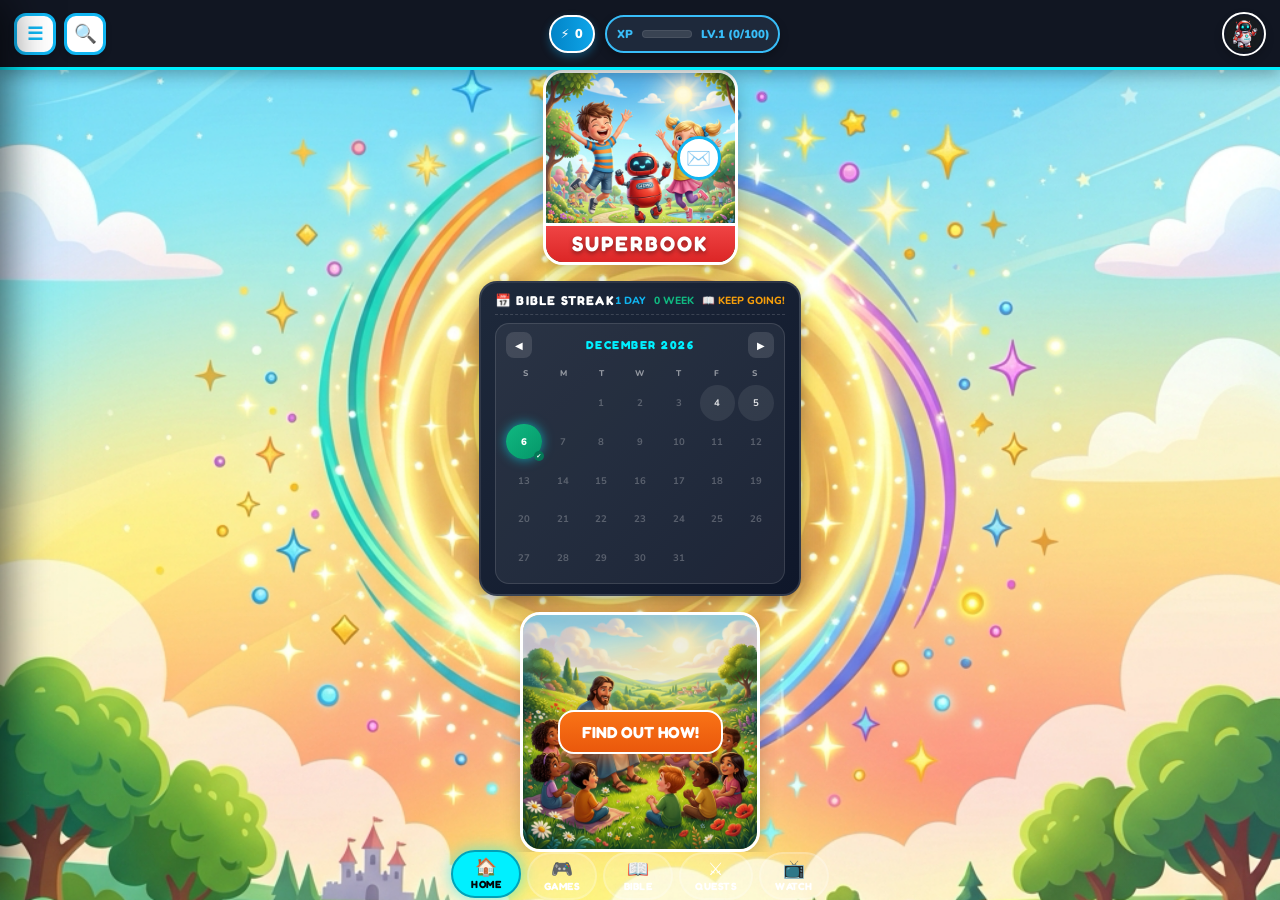
==== index.html @ 4ce83edd "feat: add real interactive monthly calendar + settings slide-out drawer - Replace static 6-card stre" ====
<!DOCTYPE html>
<html lang="en">
<head>
    <meta charset="UTF-8">
    <meta name="viewport" content="width=device-width, initial-scale=1.0, maximum-scale=1.0, user-scalable=no, viewport-fit=cover">
    <title>Super Kid - Bible Adventures</title>
    <meta name="description" content="Super Kid Bible Adventures — Watch Bible episodes, take quizzes, enter contests and earn SuperPoints!">

    <link rel="preconnect" href="https://fonts.googleapis.com">
    <link rel="preconnect" href="https://fonts.gstatic.com" crossorigin>
    <link href="https://fonts.googleapis.com/css2?family=Fredoka:wght@300..700&family=Nunito:wght@400;600;700;800;900&display=swap" rel="stylesheet">

    <link rel="preload" as="image" href="assets/y2k_bg.png">
    <link rel="preload" as="image" href="assets/super_kid_hero.png">
    <link rel="preload" as="image" href="assets/jesus_teaching.png">
    <link rel="stylesheet" href="styles.css">

    <!-- Progressive Web App (PWA) linkages -->
    <link rel="manifest" href="manifest.json">
    <meta name="apple-mobile-web-app-capable" content="yes">
    <meta name="apple-mobile-web-app-status-bar-style" content="default">
    <meta name="apple-mobile-web-app-title" content="Super Kid">
    <link class="apple-touch-icon" href="assets/mascot.png">
    <!-- GSAP core library -->
    <script src="https://cdnjs.cloudflare.com/ajax/libs/gsap/3.12.2/gsap.min.js"></script>
    <!-- Static YouTube Iframe Player API -->
    <script src="https://www.youtube.com/iframe_api"></script>
</head>
<body>
    <!-- Cosmic Space Backdrop -->
    <div class="cosmic-backdrop"></div>



    <!-- Confetti Canvas -->
    <canvas id="fx-canvas"></canvas>

    <!-- Main App Shell -->
    <div class="app-shell">

        <!-- Top Header Bar -->
        <header class="top-header">
            <!-- Left Side Action Items: Hamburger and Search -->
            <div class="header-left-actions">
                <button type="button" class="header-action-btn menu-btn" id="header-menu-btn">☰</button>
                <button type="button" class="header-action-btn search-btn" id="header-search-btn">🔍</button>
            </div>

            <!-- Middle Stats Capsules -->
            <div class="header-stats-capsules">
                <!-- Energy/Star Capsule -->
                <div class="stats-capsule energy-capsule" id="star-coin-counter-box">
                    <span class="capsule-icon">⚡</span>
                    <span class="capsule-value" id="star-coin-label">0</span>
                </div>
                <!-- XP Leveling Capsule -->
                <div class="stats-capsule xp-capsule">
                    <span class="capsule-icon">XP</span>
                    <div class="xp-progress-bar-container">
                        <div class="xp-progress-fill" id="header-xp-progress-fill" style="width: 0%"></div>
                    </div>
                    <span class="capsule-value" id="header-xp-label">0/100</span>
                </div>
            </div>

            <!-- Right Profile Avatar -->
            <div class="header-profile-avatar" id="settings-trigger-btn">
                <div class="mascot-avatar" id="profile-mascot-container">
                    <img src="assets/mascot.png" alt="Gizmo" class="mascot-img">
                    <div id="equipped-accessory" class="equipped-overlay"></div>
                </div>
            </div>
        </header>

        <!-- Screen Content Area -->
        <main class="screen-area">

            <!-- SCREEN: Home Screen Dashboard -->
            <section id="screen-home" class="app-screen active">
                <div class="home-layout">
                    <!-- Top Character Hero Banner -->
                    <div class="kids-hero-banner">
                        <img src="assets/super_kid_hero.png" alt="Chris, Joy and Gizmo" class="hero-banner-img">
                        <!-- Signature Logo Red Overlay -->
                        <div class="hero-brand-red-badge">
                            <span class="superbook-font-style">SUPERBOOK</span>
                        </div>
                        <!-- Float Mail Icon Button -->
                        <button type="button" class="floating-mail-btn" id="home-mail-btn">✉️</button>
                    </div>

                    <!-- Daily Bible Streak Tracker + Full Month Calendar -->
                    <div class="bible-streak-widget">
                        <div class="streak-header">
                            <span class="streak-label">📅 BIBLE STREAK</span>
                            <div class="streak-summary">
                                <span class="streak-count-day" id="streak-days-label">1 DAY</span>
                                <span class="streak-count-week" id="streak-weeks-label">0 WEEKS</span>
                                <span class="streak-boost" id="streak-boost-label">🔥 ON FIRE!</span>
                            </div>
                        </div>

                        <!-- Full Month Calendar Widget -->
                        <div class="full-month-calendar" id="full-month-calendar">
                            <div class="cal-nav-row">
                                <button type="button" class="cal-nav-arrow" id="cal-prev-month">◀</button>
                                <span class="cal-month-year-label" id="cal-month-year-label">MAY 2025</span>
                                <button type="button" class="cal-nav-arrow" id="cal-next-month">▶</button>
                            </div>
                            <div class="cal-weekdays-row">
                                <span>S</span><span>M</span><span>T</span>
                                <span>W</span><span>T</span><span>F</span><span>S</span>
                            </div>
                            <div class="cal-days-grid" id="cal-days-grid">
                                <!-- Days generated by JS -->
                            </div>
                        </div>
                    </div>

                    <!-- Center Bible Section Banner Card -->
                    <div class="jesus-teaching-entrance-card" id="home-jesus-entrance-card">
                        <img src="assets/jesus_teaching.png" alt="Jesus teaching children in a bright green pasture" class="jesus-card-img">
                        <div class="jesus-btn-overlay">
                            <button type="button" class="sb-btn sb-btn-orange animate-pulse" id="home-find-out-how-btn">FIND OUT HOW!</button>
                        </div>
                    </div>
                </div>
            </section>

            <!-- SCREEN: Interactive Bible Stories -->
            <section id="screen-bible" class="app-screen">
                <div class="page-header-band">
                    <h1 class="page-title">BIBLE STORIES</h1>
                </div>
                <div class="bible-stories-container">
                    <!-- Story 1: Creation -->
                    <div class="bible-story-card" data-story="creation">
                        <div class="bible-story-thumb-wrap">
                            <img src="assets/story_creation.png" alt="The Creation of the World" class="bible-story-thumb">
                            <div class="bible-story-badge">🎨 Genesis 1</div>
                        </div>
                        <div class="bible-story-info">
                            <h2 class="bible-story-title">The Creation</h2>
                            <p class="bible-story-desc">Discover how God created the beautiful heavens, the earth, oceans, green trees, and all living creatures in the beginning!</p>
                            <button type="button" class="sb-btn sb-btn-green read-story-btn" data-story="creation">📖 READ STORY (+50 XP)</button>
                        </div>
                    </div>

                    <!-- Story 2: Noah's Ark -->
                    <div class="bible-story-card" data-story="noah">
                        <div class="bible-story-thumb-wrap">
                            <img src="assets/story_noah.png" alt="Noah's Great Ark" class="bible-story-thumb">
                            <div class="bible-story-badge">🌊 Genesis 6</div>
                        </div>
                        <div class="bible-story-info">
                            <h2 class="bible-story-title">Noah's Great Ark</h2>
                            <p class="bible-story-desc">Follow Noah as he builds a giant wooden ark to save pairs of cute animals from the massive global flood waters!</p>
                            <button type="button" class="sb-btn sb-btn-green read-story-btn" data-story="noah">📖 READ STORY (+50 XP)</button>
                        </div>
                    </div>

                    <!-- Story 3: Moses and the Great Exodus -->
                    <div class="bible-story-card" data-story="moses">
                        <div class="bible-story-thumb-wrap">
                            <img src="assets/story_moses.png" alt="Moses and the Great Exodus" class="bible-story-thumb">
                            <div class="bible-story-badge">🌊 Exodus 14</div>
                        </div>
                        <div class="bible-story-info">
                            <h2 class="bible-story-title">Moses & The Exodus</h2>
                            <p class="bible-story-desc">Join Moses as he leads the Israelites out of Egypt, escapes Pharaoh's army, and witnesses the spectacular parting of the Red Sea!</p>
                            <button type="button" class="sb-btn sb-btn-green read-story-btn" data-story="moses">📖 READ STORY (+50 XP)</button>
                        </div>
                    </div>

                    <!-- Story 4: David and Goliath -->
                    <div class="bible-story-card" data-story="david">
                        <div class="bible-story-thumb-wrap">
                            <img src="assets/story_david.png" alt="David and Goliath" class="bible-story-thumb">
                            <div class="bible-story-badge">⚔️ 1 Samuel 17</div>
                        </div>
                        <div class="bible-story-info">
                            <h2 class="bible-story-title">David and Goliath</h2>
                            <p class="bible-story-desc">Watch brave young shepherd boy David stand up to the giant warrior Goliath with nothing but a small sling and strong faith!</p>
                            <button type="button" class="sb-btn sb-btn-green read-story-btn" data-story="david">📖 READ STORY (+50 XP)</button>
                        </div>
                    </div>
                </div>
            </section>

            <!-- SCREEN: Episode Guide Dashboard -->
            <section id="screen-dashboard" class="app-screen">
                <div class="page-header-band">
                    <h1 class="page-title">EPISODE GUIDE</h1>
                </div>
                <div class="carousel-outer-wrapper" style="position: relative; width: 100%; display: flex; align-items: center; justify-content: center; flex-grow: 1; overflow: hidden;">
                    <button id="carousel-prev-btn" class="carousel-nav-btn prev" aria-label="Previous page">◀</button>
                    <div class="episodes-list-container" id="episodes-cards-container">
                        <!-- Episode cards generated by JS -->
                        <div class="loading-state">
                            <div class="loading-orb">⚙️</div>
                            <p>Loading episodes...</p>
                        </div>
                    </div>
                    <button id="carousel-next-btn" class="carousel-nav-btn next" aria-label="Next page">▶</button>
                </div>
            </section>

            <!-- SCREEN: Video Player -->
            <section id="screen-video" class="app-screen">
                <div class="video-fullscreen-container">
                    <div class="video-player-wrapper">
                        <div id="youtube-player"></div>
                        <div class="timeline-interaction-blocker"></div>
                    </div>
                    <div class="video-hud-bar">
                        <button id="video-play-pause-btn" class="vid-play-btn" aria-label="Play">▶</button>
                        <div class="vid-title-wrap">
                            <span id="active-video-title" class="vid-title">Episode</span>
                        </div>
                        <span id="video-time-label" class="vid-timer">0:00</span>
                        <div class="kids-timeline-track">
                            <div class="kids-timeline-fill" id="video-progress-fill"></div>
                        </div>
                    </div>
                    <div class="skip-warning-balloon" id="timeline-skip-balloon">
                        ⚠️ You can't skip ahead — watch the full episode to unlock the quiz!
                    </div>
                </div>
            </section>

            <!-- SCREEN: Quiz -->
            <section id="screen-quiz" class="app-screen">
                <div class="quiz-panel">
                    <div class="quiz-progress-bar">
                        <div class="quiz-progress-fill" id="quiz-progress-bar-fill" style="width:0%"></div>
                    </div>
                    <div class="quiz-question-card">
                        <span class="quiz-label">🧠 BIBLE QUIZ</span>
                        <h2 id="quiz-question-text" class="question-text">Loading...</h2>
                    </div>
                    <div class="quiz-options-grid" id="quiz-options-container"></div>
                    <div class="quiz-reward-row">
                        <span>Correct answer earns:</span>
                        <span class="quiz-reward-pts" id="quiz-reward-label">⭐ 10 pts</span>
                    </div>
                </div>
            </section>

            <!-- SCREEN: Quizzes List -->
            <section id="screen-quizzes" class="app-screen">
                <div class="page-header-band">
                    <h1 class="page-title">BIBLE QUIZZES</h1>
                </div>
                <div class="quizzes-grid" id="quizzes-grid-container"></div>
            </section>

            <!-- SCREEN: Contests -->
            <section id="screen-contests" class="app-screen">
                <div class="page-header-band">
                    <h1 class="page-title">CONTESTS</h1>
                </div>
                <div class="contests-body">
                    <div class="contests-layout">
                        <div class="contests-sidebar">
                            <h2 class="sidebar-title">🏆 ACTIVE CONTESTS</h2>
                            <div class="contests-list" id="contests-list-container"></div>
                        </div>
                        <div class="contest-submission-console">
                            <h2 class="sidebar-title">🚀 SUBMIT YOUR ENTRY</h2>
                            <div id="active-contest-dossier" class="contest-dossier-box">
                                <h3 id="contest-dossier-title" class="dossier-title">Select a Contest</h3>
                                <p id="contest-dossier-desc" class="dossier-desc">Choose an active contest from the list to get started.</p>
                                <span id="contest-dossier-reward" class="dossier-reward">Reward: — pts</span>
                            </div>
                            <form id="contest-transmission-form" onsubmit="return false;">
                                <div class="form-row">
                                    <label class="form-label">📝 YOUR RESPONSE</label>
                                    <textarea id="transmission-text" class="scifi-textarea" placeholder="Type your answer or Bible verse here..." disabled></textarea>
                                </div>
                                <div class="form-row attachment-row">
                                    <label class="form-label">🎨 ATTACH YOUR DRAWING</label>
                                    <div class="attachment-selector-group">
                                        <input type="file" id="transmission-file" accept="image/*" style="display:none;">
                                        <button type="button" id="select-attachment-btn" class="sb-btn sb-btn-blue" disabled>📂 Choose File</button>
                                        <span id="selected-file-label" class="file-label">No file chosen</span>
                                    </div>
                                </div>
                                <div class="form-row">
                                    <button type="submit" id="submit-transmission-btn" class="sb-btn sb-btn-red main-submit-btn" disabled>🚀 SUBMIT ENTRY</button>
                                </div>
                            </form>
                            <div id="transmission-upload-ticker" class="upload-ticker" style="display:none;">
                                <span class="ticker-label">UPLOADING...</span>
                                <div class="ticker-progress-bar">
                                    <div id="ticker-progress-fill" class="ticker-fill"></div>
                                </div>
                            </div>
                        </div>
                    </div>
                    <div class="submissions-ledger-area">
                        <h3 class="ledger-heading">📋 YOUR SUBMISSIONS</h3>
                        <div class="ledger-table-wrapper">
                            <table class="ledger-table">
                                <thead>
                                    <tr>
                                        <th>TIME</th>
                                        <th>CONTEST</th>
                                        <th>ENTRY</th>
                                        <th>STATUS</th>
                                        <th>POINTS</th>
                                    </tr>
                                </thead>
                                <tbody id="submissions-ledger-body"></tbody>
                            </table>
                        </div>
                    </div>
                </div>
            </section>

            <!-- SCREEN: Settings -->
            <section id="screen-settings" class="app-screen">
                <div class="page-header-band">
                    <h1 class="page-title">SETTINGS & COMMAND</h1>
                </div>
                <div class="settings-grid">
                    <!-- Card A: Upgrade Shop -->
                    <div class="settings-card" id="settings-goto-shop-btn">
                        <div class="settings-card-icon">🛠️</div>
                        <h2 class="settings-card-title">GIZMO'S UPGRADE LAB</h2>
                        <p class="settings-card-desc">Redeem your SuperPoints to unlock futuristic accessories, hats, and plasma jetpacks for Gizmo!</p>
                        <button type="button" class="sb-btn sb-btn-blue">ENTER SHOP ⚡</button>
                    </div>

                    <!-- Card B: Admin Portal -->
                    <div class="settings-card" id="settings-goto-admin-btn">
                        <div class="settings-card-icon">🔒</div>
                        <h2 class="settings-card-title">PARENT & TEACHER PORTAL</h2>
                        <p class="settings-card-desc">Decrypt credentials to upload new episodes, create bible trivia questions, and review student contest drawings.</p>
                        <button type="button" class="sb-btn sb-btn-red">DECRYPT GATEWAY 🛡️</button>
                    </div>
                </div>
            </section>

            <!-- SCREEN: Upgrade Shop -->
            <section id="screen-shop" class="app-screen">
                <div class="page-header-band">
                    <div class="header-band-left-group">
                        <button type="button" class="sb-btn sb-btn-blue back-settings-btn" style="margin-right:16px; height:34px; padding:6px 14px;">← BACK</button>
                        <h1 class="page-title">GIZMO'S UPGRADE LAB</h1>
                    </div>
                </div>
                <div class="prize-shop-grid" id="shop-items-container"></div>
            </section>

            <!-- SCREEN: Admin Control Center -->
            <section id="screen-admin" class="app-screen">
                <div class="page-header-band">
                    <div class="header-band-left-group">
                        <button type="button" class="sb-btn sb-btn-blue back-settings-btn" style="margin-right:16px; height:34px; padding:6px 14px;">← BACK</button>
                        <h1 class="page-title">ADMIN CONTROL CENTER</h1>
                    </div>
                    <button id="admin-logout-btn" class="sb-btn sb-btn-red logout-header-btn" style="display: none;">🚪 LOG OUT</button>
                </div>
                <div class="admin-layout">
                    <!-- Admin Login Deck -->
                    <div id="admin-login-deck" class="admin-login-deck">
                        <div class="login-cyber-card">
                            <div class="login-card-header">
                                <div class="cyber-node"></div>
                                <h3>🔒 ADMIN DECRYPTION PORTAL</h3>
                            </div>
                            <p class="login-card-subtitle">Authorize parent/teacher mainframe credentials to access content control systems.</p>
                            <form id="admin-login-form" onsubmit="return false;" class="admin-form">
                                <div class="form-row">
                                    <label class="form-label">🤖 USERNAME</label>
                                    <input type="text" id="login-username" class="scifi-input" placeholder="Enter admin username" required autocomplete="off">
                                </div>
                                <div class="form-row password-row">
                                    <label class="form-label">🔑 DECRYPTION KEY</label>
                                    <div class="password-input-wrap">
                                        <input type="password" id="login-password" class="scifi-input" placeholder="Enter security key" required>
                                        <button type="button" id="toggle-password-visibility" class="pass-toggle-btn">👁️</button>
                                    </div>
                                </div>
                                <div id="login-error-msg" class="login-error-balloon" style="display: none;">
                                    ⚠️ Decryption failed! Invalid credentials key.
                                </div>
                                <button type="submit" id="submit-login-btn" class="sb-btn sb-btn-green main-submit-btn">DECRYPT ACCESS ⚡</button>
                            </form>
                        </div>
                    </div>

                    <!-- Admin Mainframe Deck (Authenticated) -->
                    <div id="admin-mainframe-deck" style="display: none;">
                        <div class="admin-subtabs">
                            <button id="admin-subtab-content-btn" class="sb-btn sb-btn-blue active">📦 UPLOAD CONTENT</button>
                            <button id="admin-subtab-manage-btn" class="sb-btn sb-btn-blue">🔧 EDIT UPLOADS</button>
                            <button id="admin-subtab-submissions-btn" class="sb-btn sb-btn-blue">📋 MANAGE SUBMISSIONS</button>
                        </div>

                        <div id="admin-panel-content">
                            <div class="admin-forms-grid">
                                <!-- Form 1: Episode -->
                                <div class="admin-card">
                                    <h3 class="admin-card-title">📺 UPLOAD NEW EPISODE</h3>
                                    <form id="admin-episode-form" class="admin-form" onsubmit="return false;">
                                        <div class="form-row">
                                            <label class="form-label">Episode Title</label>
                                            <input type="text" id="admin-ep-title" placeholder="e.g. Noah and the Big Ark" required class="scifi-input">
                                        </div>
                                        <div class="form-row">
                                            <label class="form-label">YouTube Video ID</label>
                                            <input type="text" id="admin-ep-ytid" placeholder="e.g. R9K2Sj76L38" required class="scifi-input">
                                        </div>
                                        <div class="form-row">
                                            <label class="form-label">Thumbnail Image</label>
                                            <div class="thumbnail-picker-group">
                                                <div class="picker-tabs">
                                                    <button type="button" id="ep-thumb-link-tab" class="picker-tab active">🔗 Image Link</button>
                                                    <button type="button" id="ep-thumb-upload-tab" class="picker-tab">📸 Upload Photo</button>
                                                </div>
                                                <div id="ep-thumb-link-panel" class="picker-panel">
                                                    <input type="text" id="admin-ep-thumb" class="scifi-input" placeholder="Paste image link URL (e.g. assets/episode1.png)" value="assets/episode1.png">
                                                    <div class="preset-quick-chips">
                                                        <span class="preset-label">Quick Links:</span>
                                                        <button type="button" class="preset-chip" onclick="document.getElementById('admin-ep-thumb').value = 'assets/episode1.png'">Bubble Planet</button>
                                                        <button type="button" class="preset-chip" onclick="document.getElementById('admin-ep-thumb').value = 'assets/episode2.png'">Jellyfish</button>
                                                        <button type="button" class="preset-chip" onclick="document.getElementById('admin-ep-thumb').value = 'assets/episode3.png'">Candies</button>
                                                        <button type="button" class="preset-chip" onclick="document.getElementById('admin-ep-thumb').value = 'assets/mascot.png'">Gizmo</button>
                                                    </div>
                                                </div>
                                                <div id="ep-thumb-upload-panel" class="picker-panel" style="display: none;">
                                                    <div class="scifi-file-upload-wrap">
                                                        <input type="file" id="admin-ep-file-input" accept="image/*" class="scifi-file-input">
                                                        <label for="admin-ep-file-input" class="scifi-file-label">
                                                            <span>📁 SELECT PHOTO</span>
                                                        </label>
                                                        <div id="ep-upload-preview-container" class="upload-preview-container" style="display: none;">
                                                            <img id="ep-upload-preview-img" class="upload-preview-img" src="" alt="Preview">
                                                            <button type="button" id="ep-upload-preview-clear" class="preview-clear-btn">❌</button>
                                                        </div>
                                                    </div>
                                                </div>
                                            </div>
                                        </div>
                                        <div class="form-row">
                                            <label class="form-label">Episode Description</label>
                                            <textarea id="admin-ep-desc" placeholder="Enter a kid-friendly description..." required class="scifi-textarea"></textarea>
                                        </div>
                                        <button type="submit" id="admin-ep-submit" class="sb-btn sb-btn-red">🚀 SAVE EPISODE</button>
                                    </form>
                                </div>

                                <!-- Form 2: Quiz -->
                                <div class="admin-card">
                                    <h3 class="admin-card-title">🧠 UPLOAD QUIZZES</h3>
                                    <form id="admin-quiz-form" class="admin-form" onsubmit="return false;">
                                        <div class="form-row">
                                            <label class="form-label">Select Episode Link</label>
                                            <select id="admin-quiz-ep-select" class="scifi-select"></select>
                                        </div>
                                        <div class="form-row">
                                            <label class="form-label">Question Text</label>
                                            <input type="text" id="admin-quiz-qtext" placeholder="e.g. Who built the ark?" required class="scifi-input">
                                        </div>
                                        <div class="form-row">
                                            <label class="form-label">Option 1</label>
                                            <input type="text" id="admin-quiz-opt0" placeholder="Option 1" required class="scifi-input">
                                        </div>
                                        <div class="form-row">
                                            <label class="form-label">Option 2</label>
                                            <input type="text" id="admin-quiz-opt1" placeholder="Option 2" required class="scifi-input">
                                        </div>
                                        <div class="form-row">
                                            <label class="form-label">Option 3</label>
                                            <input type="text" id="admin-quiz-opt2" placeholder="Option 3" required class="scifi-input">
                                        </div>
                                        <div class="form-row">
                                            <label class="form-label">Option 4</label>
                                            <input type="text" id="admin-quiz-opt3" placeholder="Option 4" required class="scifi-input">
                                        </div>
                                        <div class="form-row">
                                            <label class="form-label">Correct Option Index</label>
                                            <select id="admin-quiz-correct" class="scifi-select">
                                                <option value="0">Option 1</option>
                                                <option value="1">Option 2</option>
                                                <option value="2">Option 3</option>
                                                <option value="3">Option 4</option>
                                            </select>
                                        </div>
                                        <button type="submit" id="admin-quiz-submit" class="sb-btn sb-btn-red">🚀 SAVE QUIZ QUESTION</button>
                                    </form>
                                </div>

                                <!-- Form 3: Contest -->
                                <div class="admin-card">
                                    <h3 class="admin-card-title">🏆 UPLOAD CONTEST / CHALLENGE</h3>
                                    <form id="admin-contest-form" class="admin-form" onsubmit="return false;">
                                        <div class="form-row">
                                            <label class="form-label">Contest Title</label>
                                            <input type="text" id="admin-contest-title" placeholder="e.g. Draw the Ark!" required class="scifi-input">
                                        </div>
                                        <div class="form-row">
                                            <label class="form-label">Thumbnail Badge</label>
                                            <div class="thumbnail-picker-group">
                                                <div class="picker-tabs">
                                                    <button type="button" id="contest-thumb-link-tab" class="picker-tab active">🔗 Image Link</button>
                                                    <button type="button" id="contest-thumb-upload-tab" class="picker-tab">📸 Upload Photo</button>
                                                </div>
                                                <div id="contest-thumb-link-panel" class="picker-panel">
                                                    <input type="text" id="admin-contest-thumb" class="scifi-input" placeholder="Paste badge link URL (e.g. assets/crown.png)" value="assets/crown.png">
                                                    <div class="preset-quick-chips">
                                                        <span class="preset-label">Quick Links:</span>
                                                        <button type="button" class="preset-chip" onclick="document.getElementById('admin-contest-thumb').value = 'assets/crown.png'">Crown</button>
                                                        <button type="button" class="preset-chip" onclick="document.getElementById('admin-contest-thumb').value = 'assets/mascot.png'">Gizmo</button>
                                                        <button type="button" class="preset-chip" onclick="document.getElementById('admin-contest-thumb').value = 'assets/portal_orb.png'">Orb</button>
                                                    </div>
                                                </div>
                                                <div id="contest-thumb-upload-panel" class="picker-panel" style="display: none;">
                                                    <div class="scifi-file-upload-wrap">
                                                        <input type="file" id="admin-contest-file-input" accept="image/*" class="scifi-file-input">
                                                        <label for="admin-contest-file-input" class="scifi-file-label">
                                                            <span>📁 SELECT PHOTO</span>
                                                        </label>
                                                        <div id="contest-upload-preview-container" class="upload-preview-container" style="display: none;">
                                                            <img id="contest-upload-preview-img" class="upload-preview-img" src="" alt="Preview">
                                                            <button type="button" id="contest-upload-preview-clear" class="preview-clear-btn">❌</button>
                                                        </div>
                                                    </div>
                                                </div>
                                            </div>
                                        </div>
                                        <div class="form-row">
                                            <label class="form-label">Contest Description</label>
                                            <textarea id="admin-contest-desc" placeholder="Challenge description/articles..." required class="scifi-textarea"></textarea>
                                        </div>
                                        <button type="submit" id="admin-contest-submit" class="sb-btn sb-btn-red">🚀 SAVE CONTEST</button>
                                    </form>
                                </div>
                            </div>
                        </div>

                        <div id="admin-panel-manage" style="display:none;">
                            <div class="submissions-ledger-area" style="margin-top:0;">
                                <h3 class="ledger-heading" style="color:var(--sb-sky-dark); margin-bottom:12px;">📺 MANAGE UPLOADED EPISODES</h3>
                                <div class="ledger-table-wrapper">
                                    <table class="ledger-table">
                                        <thead>
                                            <tr>
                                                <th>EPISODE</th>
                                                <th>YOUTUBE ID</th>
                                                <th>DESCRIPTION</th>
                                                <th>ACTIONS</th>
                                            </tr>
                                        </thead>
                                        <tbody id="admin-manage-episodes-tbody"></tbody>
                                    </table>
                                </div>
                            </div>

                            <div class="submissions-ledger-area" style="margin-top:30px;">
                                <h3 class="ledger-heading" style="color:var(--sb-sky-dark); margin-bottom:12px;">🏆 MANAGE UPLOADED CONTESTS</h3>
                                <div class="ledger-table-wrapper">
                                    <table class="ledger-table">
                                        <thead>
                                            <tr>
                                                <th>CONTEST</th>
                                                <th>DESCRIPTION</th>
                                                <th>POINTS</th>
                                                <th>ACTIONS</th>
                                            </tr>
                                        </thead>
                                        <tbody id="admin-manage-contests-tbody"></tbody>
                                    </table>
                                </div>
                            </div>
                        </div>

                        <div id="admin-panel-submissions" style="display:none;">
                            <div class="submissions-ledger-area" style="margin-top:0;">
                                <h3 class="ledger-heading" style="color:var(--sb-sky-dark); margin-bottom:12px;">📋 REVIEW USER TRANSMISSIONS</h3>
                                <div class="ledger-table-wrapper">
                                    <table class="ledger-table">
                                        <thead>
                                            <tr>
                                                <th>CONTEST</th>
                                                <th>RESPONSE</th>
                                                <th>ATTACHMENT</th>
                                                <th>STATUS</th>
                                                <th>ACTIONS</th>
                                            </tr>
                                        </thead>
                                        <tbody id="admin-submissions-tbody"></tbody>
                                    </table>
                                </div>
                            </div>
                        </div>
                    </div>
                </div>
            </section>

            <!-- Glowing Glassmorphic Sci-Fi Edit Modal -->
            <div id="admin-edit-modal" class="scifi-modal-overlay" style="display: none;">
                <!-- Episode Edit Modal Content -->
                <div id="edit-ep-modal-content" class="scifi-modal-content" style="display: none;">
                    <div class="modal-header">
                        <h3>📺 EDIT EPISODE DATA</h3>
                        <button type="button" class="modal-close-btn close-ep-modal">✖</button>
                    </div>
                    <form id="edit-ep-form" class="admin-form" onsubmit="return false;">
                        <div class="form-row">
                            <label class="form-label">Episode Title</label>
                            <input type="text" id="edit-ep-title" required class="scifi-input">
                        </div>
                        <div class="form-row">
                            <label class="form-label">YouTube Video ID / URL</label>
                            <input type="text" id="edit-ep-ytid" required class="scifi-input">
                        </div>
                        <div class="form-row">
                            <label class="form-label">Thumbnail Image</label>
                            <div class="thumbnail-picker-group">
                                <div class="picker-tabs">
                                    <button type="button" id="edit-ep-thumb-link-tab" class="picker-tab active">🔗 Image Link</button>
                                    <button type="button" id="edit-ep-thumb-upload-tab" class="picker-tab">📸 Upload Photo</button>
                                </div>
                                <div id="edit-ep-thumb-link-panel" class="picker-panel">
                                    <input type="text" id="edit-ep-thumb" class="scifi-input" placeholder="Paste image link URL" value="assets/episode1.png">
                                    <div class="preset-quick-chips">
                                        <span class="preset-label">Quick Links:</span>
                                        <button type="button" class="preset-chip" onclick="document.getElementById('edit-ep-thumb').value = 'assets/episode1.png'">Bubble Planet</button>
                                        <button type="button" class="preset-chip" onclick="document.getElementById('edit-ep-thumb').value = 'assets/episode2.png'">Jellyfish</button>
                                        <button type="button" class="preset-chip" onclick="document.getElementById('edit-ep-thumb').value = 'assets/episode3.png'">Candies</button>
                                        <button type="button" class="preset-chip" onclick="document.getElementById('edit-ep-thumb').value = 'assets/mascot.png'">Gizmo</button>
                                    </div>
                                </div>
                                <div id="edit-ep-thumb-upload-panel" class="picker-panel" style="display: none;">
                                    <div class="scifi-file-upload-wrap">
                                        <input type="file" id="edit-ep-file-input" accept="image/*" class="scifi-file-input">
                                        <label for="edit-ep-file-input" class="scifi-file-label">
                                            <span>📁 SELECT PHOTO</span>
                                        </label>
                                        <div id="edit-ep-upload-preview-container" class="upload-preview-container" style="display: none;">
                                            <img id="edit-ep-upload-preview-img" class="upload-preview-img" src="" alt="Preview">
                                            <button type="button" id="edit-ep-upload-preview-clear" class="preview-clear-btn">❌</button>
                                        </div>
                                    </div>
                                </div>
                            </div>
                        </div>
                        <div class="form-row">
                            <label class="form-label">Episode Description</label>
                            <textarea id="edit-ep-desc" required class="scifi-textarea"></textarea>
                        </div>
                        <div class="modal-actions">
                            <button type="button" class="sb-btn sb-btn-blue close-ep-modal">CANCEL</button>
                            <button type="submit" id="edit-ep-submit" class="sb-btn sb-btn-green">💾 SAVE CHANGES</button>
                        </div>
                    </form>
                </div>

                <!-- Contest Edit Modal Content -->
                <div id="edit-contest-modal-content" class="scifi-modal-content" style="display: none;">
                    <div class="modal-header">
                        <h3>🏆 EDIT CONTEST DATA</h3>
                        <button type="button" class="modal-close-btn close-contest-modal">✖</button>
                    </div>
                    <form id="edit-contest-form" class="admin-form" onsubmit="return false;">
                        <div class="form-row">
                            <label class="form-label">Contest Title</label>
                            <input type="text" id="edit-contest-title" required class="scifi-input">
                        </div>
                        <div class="form-row">
                            <label class="form-label">Thumbnail Badge</label>
                            <div class="thumbnail-picker-group">
                                <div class="picker-tabs">
                                    <button type="button" id="edit-contest-thumb-link-tab" class="picker-tab active">🔗 Image Link</button>
                                    <button type="button" id="edit-contest-thumb-upload-tab" class="picker-tab">📸 Upload Photo</button>
                                </div>
                                <div id="edit-contest-thumb-link-panel" class="picker-panel">
                                    <input type="text" id="edit-contest-thumb" class="scifi-input" placeholder="Paste badge link URL" value="assets/crown.png">
                                    <div class="preset-quick-chips">
                                        <span class="preset-label">Quick Links:</span>
                                        <button type="button" class="preset-chip" onclick="document.getElementById('edit-contest-thumb').value = 'assets/crown.png'">Crown</button>
                                        <button type="button" class="preset-chip" onclick="document.getElementById('edit-contest-thumb').value = 'assets/mascot.png'">Gizmo</button>
                                        <button type="button" class="preset-chip" onclick="document.getElementById('edit-contest-thumb').value = 'assets/portal_orb.png'">Orb</button>
                                    </div>
                                </div>
                                <div id="edit-contest-thumb-upload-panel" class="picker-panel" style="display: none;">
                                    <div class="scifi-file-upload-wrap">
                                        <input type="file" id="edit-contest-file-input" accept="image/*" class="scifi-file-input">
                                        <label for="edit-contest-file-input" class="scifi-file-label">
                                            <span>📁 SELECT PHOTO</span>
                                        </label>
                                        <div id="edit-contest-upload-preview-container" class="upload-preview-container" style="display: none;">
                                            <img id="edit-contest-upload-preview-img" class="upload-preview-img" src="" alt="Preview">
                                            <button type="button" id="edit-contest-upload-preview-clear" class="preview-clear-btn">❌</button>
                                        </div>
                                    </div>
                                </div>
                            </div>
                        </div>
                        <div class="form-row">
                            <label class="form-label">Contest Description</label>
                            <textarea id="edit-contest-desc" required class="scifi-textarea"></textarea>
                        </div>
                        <div class="modal-actions">
                            <button type="button" class="sb-btn sb-btn-blue close-contest-modal">CANCEL</button>
                            <button type="submit" id="edit-contest-submit" class="sb-btn sb-btn-green">💾 SAVE CHANGES</button>
                        </div>
                    </form>
                </div>
            </div>

        </main>

        <!-- Settings Slide-Out Drawer Overlay -->
        <div class="settings-drawer-overlay" id="settings-drawer-overlay"></div>
        <div class="settings-drawer" id="settings-drawer">
            <!-- Drawer Header -->
            <div class="drawer-header">
                <div class="drawer-avatar-wrap">
                    <img src="assets/mascot.png" alt="Gizmo" class="drawer-avatar-img" id="drawer-avatar-img">
                    <div class="drawer-avatar-level-badge" id="drawer-level-badge">LV.1</div>
                </div>
                <div class="drawer-user-info">
                    <h3 class="drawer-username" id="drawer-username">Leo Starry</h3>
                    <div class="drawer-xp-bar-wrap">
                        <div class="drawer-xp-bar" id="drawer-xp-bar" style="width:0%"></div>
                    </div>
                    <span class="drawer-xp-label" id="drawer-xp-label">0 / 100 XP</span>
                </div>
                <button type="button" class="drawer-close-btn" id="drawer-close-btn">✕</button>
            </div>

            <!-- Stats Row -->
            <div class="drawer-stats-row">
                <div class="drawer-stat-pill">
                    <span class="drawer-stat-icon">⚡</span>
                    <span class="drawer-stat-val" id="drawer-coins-val">0</span>
                    <span class="drawer-stat-lbl">Coins</span>
                </div>
                <div class="drawer-stat-pill">
                    <span class="drawer-stat-icon">🔥</span>
                    <span class="drawer-stat-val" id="drawer-streak-val">1</span>
                    <span class="drawer-stat-lbl">Streak</span>
                </div>
                <div class="drawer-stat-pill">
                    <span class="drawer-stat-icon">🏆</span>
                    <span class="drawer-stat-val" id="drawer-level-val">1</span>
                    <span class="drawer-stat-lbl">Level</span>
                </div>
            </div>

            <!-- Divider -->
            <div class="drawer-divider"></div>

            <!-- Main Menu Items -->
            <nav class="drawer-menu">
                <button type="button" class="drawer-menu-item" id="drawer-goto-home">
                    <span class="drawer-menu-icon">🏠</span>
                    <span class="drawer-menu-label">Home</span>
                    <span class="drawer-menu-arrow">›</span>
                </button>
                <button type="button" class="drawer-menu-item" id="drawer-goto-watch">
                    <span class="drawer-menu-icon">📺</span>
                    <span class="drawer-menu-label">Watch Episodes</span>
                    <span class="drawer-menu-arrow">›</span>
                </button>
                <button type="button" class="drawer-menu-item" id="drawer-goto-games">
                    <span class="drawer-menu-icon">🎮</span>
                    <span class="drawer-menu-label">Games & Quizzes</span>
                    <span class="drawer-menu-arrow">›</span>
                </button>
                <button type="button" class="drawer-menu-item" id="drawer-goto-bible">
                    <span class="drawer-menu-icon">📖</span>
                    <span class="drawer-menu-label">Bible Stories</span>
                    <span class="drawer-menu-arrow">›</span>
                </button>
                <button type="button" class="drawer-menu-item" id="drawer-goto-quests">
                    <span class="drawer-menu-icon">⚔️</span>
                    <span class="drawer-menu-label">Quests & Contests</span>
                    <span class="drawer-menu-arrow">›</span>
                </button>
                <button type="button" class="drawer-menu-item" id="drawer-goto-shop">
                    <span class="drawer-menu-icon">🛍️</span>
                    <span class="drawer-menu-label">Upgrade Shop</span>
                    <span class="drawer-menu-arrow">›</span>
                </button>
            </nav>

            <!-- Divider -->
            <div class="drawer-divider"></div>

            <!-- Settings Section -->
            <nav class="drawer-menu">
                <button type="button" class="drawer-menu-item" id="drawer-goto-admin">
                    <span class="drawer-menu-icon">🔒</span>
                    <span class="drawer-menu-label">Parent & Teacher Portal</span>
                    <span class="drawer-menu-arrow">›</span>
                </button>
                <button type="button" class="drawer-menu-item" id="drawer-language-btn">
                    <span class="drawer-menu-icon">🌐</span>
                    <span class="drawer-menu-label">Language</span>
                    <span class="drawer-menu-badge">EN</span>
                </button>
                <button type="button" class="drawer-menu-item" id="drawer-faq-btn">
                    <span class="drawer-menu-icon">❓</span>
                    <span class="drawer-menu-label">Help & FAQs</span>
                    <span class="drawer-menu-arrow">›</span>
                </button>
                <button type="button" class="drawer-menu-item drawer-danger" id="drawer-reset-btn">
                    <span class="drawer-menu-icon">🔄</span>
                    <span class="drawer-menu-label">Reset Progress</span>
                    <span class="drawer-menu-arrow">›</span>
                </button>
            </nav>

            <!-- App Version Footer -->
            <div class="drawer-footer">
                <img src="assets/mascot.png" alt="Gizmo" class="drawer-footer-logo">
                <span class="drawer-footer-text">Super Kid Bible Adventures</span>
                <span class="drawer-footer-version">v1.0.0</span>
            </div>
        </div>

        <!-- Tab Navigation (Bottom Bar) -->
        <nav class="main-nav">
            <button id="tab-home-btn" class="nav-tab active" data-screen="screen-home">
                <span class="tab-icon">🏠</span>
                <span class="tab-label">Home</span>
            </button>
            <button id="tab-games-btn" class="nav-tab" data-screen="screen-quizzes">
                <span class="tab-icon">🎮</span>
                <span class="tab-label">Games</span>
            </button>
            <button id="tab-bible-btn" class="nav-tab" data-screen="screen-bible">
                <span class="tab-icon">📖</span>
                <span class="tab-label">Bible</span>
            </button>
            <button id="tab-quests-btn" class="nav-tab" data-screen="screen-contests">
                <span class="tab-icon">⚔️</span>
                <span class="tab-label">Quests</span>
            </button>
            <button id="tab-watch-btn" class="nav-tab" data-screen="screen-dashboard">
                <span class="tab-icon">📺</span>
                <span class="tab-label">Watch</span>
            </button>
        </nav>
    </div>

    <!-- Bible Story Visual Reader Modal -->
    <div id="bible-story-modal" class="bible-reader-modal" style="display: none;">
        <div class="bible-reader-card">
            <div class="bible-reader-header">
                <span id="bible-reader-badge" class="bible-reader-badge">GENESIS</span>
                <button type="button" id="close-bible-reader-btn" class="close-reader-btn">✖</button>
            </div>
            <div class="bible-reader-scrollable">
                <img id="bible-reader-img" src="" alt="Story Image" class="bible-reader-img">
                <h1 id="bible-reader-title" class="bible-reader-title">Story Title</h1>
                <div id="bible-reader-content" class="bible-reader-content">
                    <!-- Dynamic story text parsed for kids -->
                </div>
            </div>
            <div class="bible-reader-footer">
                <button type="button" id="bible-reader-complete-btn" class="sb-btn sb-btn-green complete-read-btn">🎉 I FINISHED READING (+50 XP)</button>
            </div>
        </div>
    </div>

    <script src="app.js"></script>
    <!-- Register Progressive Web App Service Worker -->
    <script>
        if ('serviceWorker' in navigator) {
            window.addEventListener('load', () => {
                navigator.serviceWorker.register('./sw.js')
                    .then(reg => {
                        console.log('⚡ PWA Service Worker active:', reg.scope);
                        
                        reg.addEventListener('updatefound', () => {
                            const newWorker = reg.installing;
                            newWorker.addEventListener('statechange', () => {
                                if (newWorker.state === 'installed' && navigator.serviceWorker.controller) {
                                    console.log('🔄 New content available! Reloading...');
                                    window.location.reload();
                                }
                            });
                        });
                    })
                    .catch(err => console.error('❌ Service Worker registration failed:', err));
            });
            
            let refreshing = false;
            navigator.serviceWorker.addEventListener('controllerchange', () => {
                if (!refreshing) {
                    refreshing = true;
                    window.location.reload();
                }
            });
        }
    </script>
</body>
</html>
---- styles.css ----
/* =====================================================================
   SUPER KID APP — SUPERBOOK-INSPIRED BRIGHT THEME
   Sky Blue, Yellow Accents, White Cards, Child-Friendly
   ===================================================================== */

/* --- Google Fonts + Tokens --- */
:root {
    --font-heading: 'Fredoka', 'Nunito', system-ui, sans-serif;
    --font-body: 'Nunito', system-ui, sans-serif;

    /* Sleek Cyber-Slate Color Palette */
    --sb-sky:        #090f13;   /* Main slate-dark void background */
    --sb-sky-dark:   #111622;   /* Deeper slate for header/navbar */
    --sb-sky-light:  #1d2433;   /* Lighter slate border */
    --sb-yellow:     #00f0ff;   /* Primary glowing Time-Tunnel Cyan */
    --sb-yellow-dark:#00a2b8;
    --sb-red:        #ff9d00;   /* Secondary Superbook Amber highlight */
    --sb-red-dark:   #cc7a00;
    --sb-blue-btn:   #2a3447;   /* Minimal dark charcoal buttons */
    --sb-blue-dark:  #171e2c;
    --sb-white:      #ffffff;
    --sb-off-white:  #090f13;
    --sb-card-bg:    rgba(20, 24, 33, 0.65); /* Elegant glassmorphic dark container */
    --sb-text-dark:  #f3f4f6;   /* Clean white headings */
    --sb-text-muted: #9ca3af;   /* Muted gray description text */
    --sb-text-light: #6b7280;
    --sb-border:     rgba(255,255,255,0.08); /* Minimal thin grid border */
    --sb-shadow:     0 8px 32px rgba(0,0,0,0.35);
    --sb-shadow-lg:  0 16px 48px rgba(0,0,0,0.5);

    --radius-card:   20px;
    --radius-pill:   50px;
    --radius-btn:    12px;
    --transition:    all 0.3s cubic-bezier(0.25, 0.8, 0.25, 1);
}

/* --- Reset --- */
*, *::before, *::after {
    box-sizing: border-box;
    margin: 0; padding: 0;
    -webkit-tap-highlight-color: transparent;
    user-select: none;
    -webkit-user-select: none;
}

body, html {
    width: 100%; height: 100%;
    overflow: hidden;
    font-family: var(--font-body);
    background: #5bc0f2; /* fallback only — wallpaper renders via .cosmic-backdrop */
    color: var(--sb-text-dark);
}

/* Confetti canvas */
#fx-canvas {
    position: fixed;
    top: 0; left: 0;
    width: 100%; height: 100%;
    pointer-events: none;
    z-index: 9999;
}

/* =====================================================================
   ORIENTATION LOCK
   ===================================================================== */
.orientation-warning {
    display: none;
    position: fixed;
    inset: 0;
    background: var(--sb-sky);
    z-index: 10000;
    justify-content: center;
    align-items: center;
    text-align: center;
    padding: 24px;
    flex-direction: column;
    gap: 16px;
}

.rotate-icon {
    font-size: 72px;
    animation: rotateAnim 2s ease-in-out infinite;
}

@keyframes rotateAnim {
    0%,100% { transform: rotate(0deg); }
    50%      { transform: rotate(-90deg) scale(1.1); }
}

.warning-content h1 {
    font-family: var(--font-heading);
    font-size: 2rem;
    color: var(--sb-white);
    letter-spacing: 2px;
}

.warning-content p {
    font-size: 1rem;
    color: var(--sb-white);
    opacity: 0.85;
}

/* Disabled orientation lock so the app runs beautifully in portrait */
.orientation-warning { display: none !important; }

/* =====================================================================
   APP SHELL — GRID LAYOUT
   ===================================================================== */
.app-shell {
    width: 100%;
    height: 100%;
    display: grid;
    grid-template-rows: 70px 1fr;
    background: transparent; /* let .cosmic-backdrop wallpaper show through */
    position: relative;
    z-index: 1;
}


/* =====================================================================
   TOP HEADER
   ===================================================================== */
.top-header {
    display: flex;
    align-items: center;
    justify-content: space-between;
    padding: 0 16px;
    background: var(--sb-sky-dark);
    border-bottom: 4px solid var(--sb-yellow);
    position: relative;
    z-index: 100;
    gap: 12px;
}

/* Brand / Logo */
.header-brand {
    display: flex;
    align-items: center;
    gap: 10px;
    flex-shrink: 0;
    cursor: pointer;
    transition: var(--transition);
}

.header-brand:hover {
    transform: scale(1.03);
}

.header-brand:active {
    transform: scale(0.97);
}

.mascot-avatar {
    width: 48px;
    height: 48px;
    border-radius: 50%;
    background: var(--sb-sky-light);
    border: 3px solid var(--sb-yellow);
    box-shadow: 0 0 12px rgba(255,208,0,0.5);
    overflow: visible;
    position: relative;
    display: flex;
    align-items: center;
    justify-content: center;
    cursor: pointer;
    transition: var(--transition);
}

.mascot-avatar:hover {
    transform: scale(1.1) rotate(5deg);
}

.mascot-img {
    width: 90%;
    height: 90%;
    object-fit: contain;
    border-radius: 50%;
    position: relative;
    z-index: 2;
}

.equipped-overlay {
    position: absolute;
    width: 100%; height: 100%;
    top: 0; left: 0;
    background-size: contain;
    background-repeat: no-repeat;
    background-position: center;
    pointer-events: none;
    transition: var(--transition);
}

.equipped-cyber_visor {
    z-index: 3;
    width: 105%; height: 105%;
    top: -2%; left: -2.5%;
    filter: drop-shadow(0 0 6px rgba(0,240,255,0.8));
}

.equipped-plasma_jetpack {
    z-index: 1;
    width: 160%; height: 160%;
    top: -24%; left: -30%;
    filter: drop-shadow(0 0 8px rgba(255,100,0,0.7));
}

.brand-text {
    display: flex;
    flex-direction: column;
    line-height: 1;
}

.brand-label {
    font-family: var(--font-heading);
    font-size: 1.2rem;
    font-weight: 700;
    color: var(--sb-yellow);
    letter-spacing: 1.5px;
}

.brand-sub {
    font-size: 0.7rem;
    color: var(--sb-white);
    opacity: 0.8;
    letter-spacing: 0.5px;
    font-weight: 600;
}

/* Navigation tabs */
.main-nav {
    display: flex;
    align-items: center;
    gap: 6px;
    flex-grow: 1;
    justify-content: center;
}

.nav-tab {
    display: flex;
    flex-direction: column;
    align-items: center;
    gap: 2px;
    padding: 6px 14px;
    background: rgba(255,255,255,0.15);
    border: 2px solid rgba(255,255,255,0.2);
    border-radius: var(--radius-pill);
    color: var(--sb-white);
    cursor: pointer;
    font-family: var(--font-heading);
    font-size: 0.75rem;
    font-weight: 700;
    letter-spacing: 0.5px;
    transition: var(--transition);
    min-width: 70px;
}

.nav-tab .tab-icon {
    font-size: 1.1rem;
    line-height: 1;
}

.nav-tab .tab-label {
    font-size: 0.65rem;
    letter-spacing: 0.5px;
    text-transform: uppercase;
}

.nav-tab:hover {
    background: rgba(255,255,255,0.25);
    transform: translateY(-2px);
}

.nav-tab.active {
    background: var(--sb-yellow);
    border-color: var(--sb-yellow-dark);
    color: #05070a;
    box-shadow: 0 0 16px rgba(0,240,255,0.6);
    transform: translateY(-2px);
}

/* Points counter */
.points-counter {
    display: flex;
    align-items: center;
    gap: 5px;
    background: rgba(0,0,0,0.2);
    border: 2px solid var(--sb-yellow);
    border-radius: var(--radius-pill);
    padding: 5px 14px;
    font-family: var(--font-heading);
    color: var(--sb-yellow);
    font-size: 1.1rem;
    font-weight: 700;
    flex-shrink: 0;
    animation: pointsGlow 3s ease-in-out infinite;
}

@keyframes pointsGlow {
    0%,100% { box-shadow: 0 0 8px rgba(255,208,0,0.3); }
    50%      { box-shadow: 0 0 20px rgba(255,208,0,0.6); }
}

.points-counter.bounce {
    animation: pointsBounce 0.5s cubic-bezier(0.34, 1.56, 0.64, 1) !important;
}

@keyframes pointsBounce {
    0%   { transform: scale(1); }
    50%  { transform: scale(1.25) rotate(-3deg); }
    100% { transform: scale(1); }
}

.points-icon { font-size: 1.2rem; animation: starSpin 4s linear infinite; }
@keyframes starSpin {
    0%   { transform: rotate(0deg); }
    100% { transform: rotate(360deg); }
}

/* =====================================================================
   SCREEN AREA
   ===================================================================== */
.screen-area {
    position: relative;
    overflow: hidden;
    width: 100%;
    height: 100%;
}

.app-screen {
    position: absolute;
    inset: 0;
    opacity: 0;
    pointer-events: none;
    overflow-y: auto;
    display: none; /* Controlled dynamically by GSAP */
    flex-direction: column;
}

.app-screen.active {
    display: flex;
    opacity: 1;
    pointer-events: all;
}

/* =====================================================================
   PAGE HEADER BAND (Superbook-style cyan strip)
   ===================================================================== */
.page-header-band {
    background: var(--sb-sky-dark);
    padding: 10px 24px;
    border-bottom: 3px solid var(--sb-yellow);
    flex-shrink: 0;
    display: flex;
    justify-content: space-between;
    align-items: center;
}

.page-title {
    font-family: var(--font-heading);
    font-size: 1.4rem;
    font-weight: 700;
    color: var(--sb-white);
    letter-spacing: 2px;
}

/* =====================================================================
   SCREEN A: EPISODE GUIDE (Superbook layout)
   ===================================================================== */
/* Cosmic Space Backdrop */
.cosmic-backdrop {
    position: fixed;
    inset: 0;
    background: #5bc0f2 url('assets/y2k_bg.png') no-repeat center center;
    background-size: cover;
    pointer-events: none;
    z-index: 0; /* raised so it's visible above transparent body/app-shell */
    overflow: hidden;
}

/* Y2K Cosmic Overlay - Slow Breathing Glow */
.cosmic-backdrop::before {
    content: '';
    position: absolute;
    inset: 0;
    background-image: 
        radial-gradient(circle at 15% 25%, rgba(0, 240, 255, 0.15) 0%, transparent 50%),
        radial-gradient(circle at 85% 75%, rgba(255, 0, 157, 0.12) 0%, transparent 50%);
    animation: pulseGlow 12s ease-in-out infinite alternate;
    mix-blend-mode: screen;
}

@keyframes pulseGlow {
    0% { transform: scale(1); opacity: 0.6; }
    100% { transform: scale(1.15); opacity: 0.9; }
}

/* Y2K 3D Perspective Digital Cyber Grid Overlay */
.y2k-grid-overlay {
    display: none !important;
    position: absolute;
    inset: -100px;
    background-image: 
        linear-gradient(rgba(0, 240, 255, 0.05) 1px, transparent 1px),
        linear-gradient(90deg, rgba(0, 240, 255, 0.05) 1px, transparent 1px);
    background-size: 60px 60px;
    transform: perspective(600px) rotateX(60deg);
    transform-origin: center top;
    animation: y2kGridMove 25s linear infinite;
    opacity: 0.7;
    mix-blend-mode: screen;
}

@keyframes y2kGridMove {
    0% {
        transform: perspective(600px) rotateX(60deg) translateY(0);
    }
    100% {
        transform: perspective(600px) rotateX(60deg) translateY(60px);
    }
}

/* High-tech Scanning CRT Scanline Filter */
.y2k-scanlines {
    display: none !important;
    position: absolute;
    inset: 0;
    background: linear-gradient(
        rgba(18, 16, 16, 0) 50%, 
        rgba(0, 0, 0, 0.15) 50%
    );
    background-size: 100% 4px;
    opacity: 0.4;
    z-index: 1;
}

/* Cybernetic Neon Scanning Laser Sweep */
.y2k-laser-sweep {
    display: none !important;
    position: absolute;
    left: 0;
    width: 100%;
    height: 3px;
    background: linear-gradient(90deg, transparent, var(--sb-yellow), #ff009d, var(--sb-yellow), transparent);
    box-shadow: 0 0 12px var(--sb-yellow), 0 0 20px #ff009d;
    opacity: 0.55;
    animation: laserSweep 8s cubic-bezier(0.4, 0, 0.2, 1) infinite;
    z-index: 2;
}

@keyframes laserSweep {
    0% {
        top: -5%;
    }
    100% {
        top: 105%;
    }
}

/* Slow-Drifting Pulsing Cyber Glow Orbs */
.y2k-glow-orb-1,
.y2k-glow-orb-2 {
    position: absolute;
    border-radius: 50%;
    filter: blur(120px);
    opacity: 0.35;
    mix-blend-mode: screen;
    pointer-events: none;
    z-index: 0;
}

.y2k-glow-orb-1 {
    width: 400px;
    height: 400px;
    background: radial-gradient(circle, var(--sb-yellow) 0%, rgba(0, 240, 255, 0) 70%);
    top: 10%;
    left: -10%;
    animation: orbDrift1 20s ease-in-out infinite alternate;
}

.y2k-glow-orb-2 {
    width: 500px;
    height: 500px;
    background: radial-gradient(circle, #ff009d 0%, rgba(255, 0, 157, 0) 70%);
    bottom: -10%;
    right: -10%;
    animation: orbDrift2 24s ease-in-out infinite alternate;
}

@keyframes orbDrift1 {
    0% { transform: translate(0, 0) scale(1); }
    100% { transform: translate(120px, 80px) scale(1.2); }
}

@keyframes orbDrift2 {
    0% { transform: translate(0, 0) scale(1); }
    100% { transform: translate(-100px, -120px) scale(1.15); }
}


/* Screen Area Overrides */
.screen-area {
    background: transparent !important;
}
.app-screen {
    background: transparent !important;
}

/* =====================================================================
   SCREEN A: EPISODE GUIDE CAROUSEL (Netflix/Console Style)
   ===================================================================== */
.episodes-list-container {
    padding: 24px 48px;
    display: flex;
    flex-direction: row;
    overflow-x: auto;
    gap: 28px;
    align-items: center;
    flex-grow: 1;
    scroll-behavior: smooth;
    -webkit-overflow-scrolling: touch;
    width: 100%;
    perspective: 1200px; /* Activates gorgeous 3D perspective rotation! */
}

/* Hide scrollbar default styles & create micro-track scrollbar */
.episodes-list-container::-webkit-scrollbar {
    height: 10px;
}
.episodes-list-container::-webkit-scrollbar-track {
    background: rgba(255, 255, 255, 0.15);
    border-radius: 10px;
}
.episodes-list-container::-webkit-scrollbar-thumb {
    background: var(--sb-yellow);
    border: 2px solid var(--sb-sky-dark);
    border-radius: 10px;
}

/* Vertical Episode Card */
.episode-banner-card {
    display: flex;
    flex-direction: column;
    width: 310px;
    height: 390px;
    background: var(--sb-card-bg);
    border-radius: var(--radius-card);
    box-shadow: var(--sb-shadow-lg);
    overflow: hidden;
    border: 1.5px solid rgba(0, 240, 255, 0.18);
    backdrop-filter: blur(10px);
    -webkit-backdrop-filter: blur(10px);
    transition: transform 0.25s cubic-bezier(0.25, 0.8, 0.25, 1), box-shadow 0.25s ease, border-color 0.25s ease;
    cursor: pointer;
    flex-shrink: 0;
    position: relative;
    transform-style: preserve-3d;
}

.episode-banner-card:hover {
    transform: translateY(-8px) scale(1.03);
    box-shadow: 0 20px 45px rgba(0, 240, 255, 0.2);
    border-color: var(--sb-yellow);
}

.episode-banner-card.locked {
    cursor: not-allowed;
    filter: grayscale(0.5) contrast(0.85);
}

.episode-banner-card.locked:hover {
    transform: none;
    box-shadow: var(--sb-shadow-lg);
    border-color: rgba(0, 240, 255, 0.18);
}

/* Top Thumbnail Section */
.episode-thumb-section {
    height: 155px;
    width: 100%;
    position: relative;
    overflow: hidden;
    flex-shrink: 0;
    background: #000;
}

.episode-thumb-section img {
    width: 100%;
    height: 100%;
    object-fit: cover;
    transition: transform 0.5s ease;
}

.episode-banner-card:hover:not(.locked) .episode-thumb-section img {
    transform: scale(1.08);
}

/* Locked Overlay */
.locked-overlay-banner {
    position: absolute;
    inset: 0;
    background: rgba(26,41,64,0.72);
    display: flex;
    flex-direction: column;
    align-items: center;
    justify-content: center;
    gap: 6px;
    backdrop-filter: blur(3px);
}

.lock-badge-big {
    font-size: 2.2rem;
    filter: drop-shadow(0 0 10px rgba(232,48,58,0.85));
    animation: lockPulse 2s ease-in-out infinite;
}

@keyframes lockPulse {
    0%, 100% { transform: scale(1); }
    50% { transform: scale(1.15); }
}

.lock-text-badge {
    font-family: var(--font-heading);
    font-size: 0.85rem;
    font-weight: 700;
    color: var(--sb-white);
    letter-spacing: 1px;
    background: var(--sb-red);
    padding: 3px 12px;
    border-radius: var(--radius-pill);
    box-shadow: 0 3px 0 var(--sb-red-dark);
}

/* Middle Content Info Section */
.episode-info-section {
    padding: 14px 18px;
    display: flex;
    flex-direction: column;
    justify-content: flex-start;
    gap: 5px;
    background: rgba(14, 20, 34, 0.7);
    flex-grow: 1;
    border-left: none;
    border-bottom: 2px solid rgba(0, 240, 255, 0.15);
}

.episode-number-label {
    font-size: 0.72rem;
    font-weight: 800;
    color: var(--sb-yellow);
    letter-spacing: 1px;
    text-transform: uppercase;
    text-shadow: 0 0 8px rgba(0, 240, 255, 0.5);
}

.episode-banner-title {
    font-family: var(--font-heading);
    font-size: 1.05rem;
    font-weight: 700;
    color: var(--sb-red);
    line-height: 1.25;
    letter-spacing: 0.3px;
    text-transform: uppercase;
    display: -webkit-box;
    -webkit-line-clamp: 1;
    -webkit-box-orient: vertical;
    overflow: hidden;
}

.episode-banner-desc {
    font-size: 0.76rem;
    color: var(--sb-text-muted);
    line-height: 1.35;
    margin-top: 1px;
    display: -webkit-box;
    -webkit-line-clamp: 3;
    -webkit-box-orient: vertical;
    overflow: hidden;
    text-overflow: ellipsis;
}

.episode-btn-row {
    display: flex;
    gap: 8px;
    margin-top: auto;
    padding-top: 4px;
}

/* Bottom Glowing Orb Banner */
.episode-orb-section {
    background: linear-gradient(135deg, var(--sb-sky-dark) 0%, #1A7BA0 100%);
    display: flex;
    align-items: center;
    justify-content: center;
    position: relative;
    overflow: hidden;
    padding: 4px;
    height: 52px;
    flex-shrink: 0;
}

.episode-orb-section::before {
    content: '';
    position: absolute;
    inset: 0;
    background: radial-gradient(circle at 50% 60%, rgba(0,240,255,0.4) 0%, transparent 70%);
}

.episode-orb-img {
    width: 65px;
    height: 44px;
    object-fit: contain;
    position: relative;
    z-index: 2;
    filter: drop-shadow(0 0 10px rgba(0,240,255,0.85));
    animation: orbFloat 4s ease-in-out infinite;
}

@keyframes orbFloat {
    0%, 100% { transform: translateY(0px) rotate(0deg); }
    50%       { transform: translateY(-4px) rotate(2deg); }
}

/* Floating Carousel navigation arrows */
.carousel-nav-btn {
    position: absolute;
    top: 50%;
    transform: translateY(-50%);
    width: 48px;
    height: 48px;
    border-radius: 50%;
    background: var(--sb-yellow);
    border: 3.5px solid var(--sb-white);
    color: var(--sb-text-dark);
    font-size: 1.3rem;
    cursor: pointer;
    box-shadow: 0 6px 20px rgba(0,80,140,0.3);
    z-index: 12;
    transition: transform 0.25s cubic-bezier(0.175, 0.885, 0.32, 1.275), background-color 0.25s, opacity 0.25s ease;
    display: flex;
    align-items: center;
    justify-content: center;
    outline: none;
}

.carousel-nav-btn:hover {
    background: var(--sb-white);
    color: var(--sb-yellow-dark);
    border-color: var(--sb-yellow);
    transform: translateY(-50%) scale(1.15);
    box-shadow: 0 8px 24px rgba(0,80,140,0.4);
}

.carousel-nav-btn.prev {
    left: 8px;
}

.carousel-nav-btn.next {
    right: 8px;
}

/* Loading state */
.loading-state {
    display: flex;
    flex-direction: column;
    align-items: center;
    justify-content: center;
    height: 100%;
    gap: 12px;
    color: var(--sb-white);
}

.loading-orb {
    font-size: 48px;
    animation: spin 2s linear infinite;
}

@keyframes spin {
    from { transform: rotate(0deg); }
    to   { transform: rotate(360deg); }
}

/* =====================================================================
   SCREEN B: VIDEO PLAYER
   ===================================================================== */
#screen-video { overflow: hidden; }

.video-fullscreen-container {
    width: 100%;
    height: 100%;
    background: #000;
    position: relative;
    display: flex;
    flex-direction: column;
}

.video-player-wrapper {
    flex-grow: 1;
    position: relative;
    overflow: hidden;
}

#youtube-player {
    width: 100%;
    height: 100%;
    border: none;
}

.timeline-interaction-blocker {
    position: absolute;
    inset: 0;
    z-index: 10;
    background: transparent;
}

.video-hud-bar {
    background: linear-gradient(to top, rgba(0,0,0,0.95) 0%, rgba(0,0,0,0.5) 100%);
    padding: 10px 16px;
    display: grid;
    grid-template-columns: 44px 1fr auto;
    align-items: center;
    gap: 12px;
    z-index: 15;
    flex-shrink: 0;
}

.vid-play-btn {
    width: 44px;
    height: 44px;
    border-radius: 50%;
    border: 2px solid var(--sb-yellow);
    background: var(--sb-yellow);
    color: var(--sb-off-white);
    font-size: 1.1rem;
    cursor: pointer;
    display: flex;
    align-items: center;
    justify-content: center;
    font-weight: 900;
    transition: var(--transition);
    box-shadow: 0 0 12px rgba(0, 240, 255, 0.45);
}

.vid-play-btn:hover {
    transform: scale(1.1);
    box-shadow: 0 0 20px rgba(0, 240, 255, 0.75);
}


.vid-title-wrap { overflow: hidden; }

.vid-title {
    font-family: var(--font-heading);
    font-size: 0.95rem;
    color: white;
    white-space: nowrap;
    overflow: hidden;
    text-overflow: ellipsis;
    display: block;
}

.vid-timer {
    font-family: var(--font-heading);
    font-size: 0.85rem;
    color: var(--sb-yellow);
    background: rgba(255,255,255,0.1);
    padding: 2px 8px;
    border-radius: var(--radius-pill);
}

.kids-timeline-track {
    grid-column: 1 / span 3;
    height: 7px;
    background: rgba(255,255,255,0.15);
    border-radius: var(--radius-pill);
    overflow: hidden;
    cursor: pointer;
}

.kids-timeline-fill {
    height: 100%;
    width: 0%;
    background: linear-gradient(90deg, var(--sb-sky), var(--sb-yellow));
    border-radius: var(--radius-pill);
    transition: width 0.1s linear;
    box-shadow: 0 0 6px rgba(77,200,232,0.6);
}

.skip-warning-balloon {
    position: absolute;
    bottom: 80px;
    left: 50%;
    transform: translateX(-50%) translateY(12px);
    background: #E8303A;
    border: 2px solid #FF6670;
    border-radius: var(--radius-card);
    color: white;
    font-family: var(--font-heading);
    font-size: 0.85rem;
    padding: 8px 18px;
    opacity: 0;
    pointer-events: none;
    z-index: 100;
    transition: opacity 0.3s ease, transform 0.3s ease;
    text-align: center;
    max-width: 85%;
    box-shadow: 0 4px 16px rgba(232,48,58,0.5);
}

.skip-warning-balloon.show {
    opacity: 1;
    transform: translateX(-50%) translateY(0);
}

/* =====================================================================
   SCREEN C: QUIZ
   ===================================================================== */
#screen-quiz {
    background: transparent;
    justify-content: center;
    align-items: center;
    overflow: hidden;
}

.quiz-panel {
    width: 90%;
    max-height: 95%;
    background: var(--sb-card-bg);
    border-radius: 24px;
    padding: 20px;
    display: flex;
    flex-direction: column;
    gap: 14px;
    box-shadow: var(--sb-shadow-lg);
    border: 1.5px solid rgba(0, 240, 255, 0.15);
    backdrop-filter: blur(14px);
    -webkit-backdrop-filter: blur(14px);
}

.quiz-progress-bar {
    width: 100%;
    height: 10px;
    background: rgba(255,255,255,0.08);
    border-radius: var(--radius-pill);
    overflow: hidden;
}

.quiz-progress-fill {
    height: 100%;
    background: linear-gradient(90deg, var(--sb-yellow), var(--sb-red));
    border-radius: var(--radius-pill);
    transition: width 0.4s ease;
    box-shadow: 0 0 8px rgba(0, 240, 255, 0.5);
}

.quiz-question-card {
    background: rgba(0, 240, 255, 0.04);
    border: 1.5px solid rgba(0, 240, 255, 0.2);
    border-radius: 16px;
    padding: 16px;
    text-align: center;
}

.quiz-label {
    display: inline-block;
    background: var(--sb-sky-dark);
    color: white;
    font-family: var(--font-heading);
    font-size: 0.7rem;
    padding: 2px 12px;
    border-radius: var(--radius-pill);
    margin-bottom: 8px;
    letter-spacing: 1px;
}

.question-text {
    font-family: var(--font-heading);
    font-size: 1.2rem;
    color: var(--sb-text-dark);
    line-height: 1.35;
}

.quiz-options-grid {
    display: grid;
    grid-template-columns: 1fr 1fr;
    gap: 10px;
}

.choice-btn {
    font-family: var(--font-heading);
    font-size: 0.95rem;
    padding: 12px 14px;
    min-height: 58px;
    border-radius: 12px;
    border: 1.5px solid rgba(0, 240, 255, 0.15);
    background: rgba(14, 20, 34, 0.75);
    color: var(--sb-text-dark);
    cursor: pointer;
    display: flex;
    align-items: center;
    justify-content: center;
    text-align: center;
    transition: var(--transition);
    box-shadow: 0 2px 0 rgba(0, 0, 0, 0.4);
    font-weight: 700;
}

.choice-btn:hover {
    border-color: var(--sb-yellow);
    box-shadow: 0 0 14px rgba(0, 240, 255, 0.25);
    transform: translateY(-2px);
    background: rgba(0, 240, 255, 0.08);
}

.choice-btn.correct {
    background: rgba(72, 187, 120, 0.15) !important;
    border-color: #48BB78 !important;
    color: #86efac !important;
    box-shadow: 0 0 16px rgba(72,187,120,0.4) !important;
    animation: popIn 0.4s ease !important;
}

@keyframes popIn {
    0%   { transform: scale(1); }
    50%  { transform: scale(1.07); }
    100% { transform: scale(1); }
}

.choice-btn.incorrect {
    background: rgba(232, 48, 58, 0.15) !important;
    border-color: #E8303A !important;
    color: #fca5a5 !important;
    box-shadow: 0 0 14px rgba(232,48,58,0.35) !important;
    animation: shake 0.4s ease !important;
}

@keyframes shake {
    0%,100% { transform: translateX(0); }
    20%,60% { transform: translateX(-5px); }
    40%,80% { transform: translateX(5px); }
}

.quiz-reward-row {
    display: flex;
    align-items: center;
    justify-content: center;
    gap: 8px;
    font-size: 0.8rem;
    color: var(--sb-text-muted);
    font-weight: 600;
}

.quiz-reward-pts {
    color: #D97706;
    font-weight: 800;
    font-family: var(--font-heading);
}

/* =====================================================================
   SCREEN E: QUIZZES LIST
   ===================================================================== */
.quizzes-grid {
    padding: 16px 20px 24px;
    display: grid;
    grid-template-columns: repeat(auto-fill, minmax(270px, 1fr));
    gap: 16px;
    flex-grow: 1;
}

.quiz-card-select {
    background: var(--sb-card-bg);
    border-radius: var(--radius-card);
    box-shadow: var(--sb-shadow);
    overflow: hidden;
    cursor: pointer;
    transition: var(--transition);
    border: 1.5px solid rgba(0, 240, 255, 0.15);
    backdrop-filter: blur(10px);
    -webkit-backdrop-filter: blur(10px);
    display: flex;
    flex-direction: column;
    min-height: 170px;
}

.quiz-card-select:hover:not(.locked) {
    transform: translateY(-4px);
    box-shadow: var(--sb-shadow-lg);
    border-color: var(--sb-sky);
}

.quiz-card-select.locked {
    cursor: not-allowed;
    filter: grayscale(0.3);
}

.quiz-blueprint-overlay {
    padding: 16px;
    display: flex;
    flex-direction: column;
    gap: 8px;
    flex-grow: 1;
}

.quiz-blueprint-header {
    display: flex;
    justify-content: space-between;
    align-items: center;
}

.blueprint-tag {
    background: var(--sb-sky-dark);
    color: white;
    padding: 2px 10px;
    border-radius: var(--radius-pill);
    font-family: var(--font-heading);
    font-size: 0.7rem;
    font-weight: 700;
    letter-spacing: 0.5px;
}

.quiz-card-select.locked .blueprint-tag {
    background: #E8303A;
}

.reward-tag {
    color: #D97706;
    font-family: var(--font-heading);
    font-size: 0.8rem;
    font-weight: 800;
}

.blueprint-title {
    font-family: var(--font-heading);
    font-size: 1rem;
    color: var(--sb-text-dark);
    font-weight: 700;
}

.quiz-card-select.locked .blueprint-title { color: #A0ADB6; }

.blueprint-desc {
    font-size: 0.78rem;
    color: var(--sb-text-muted);
    line-height: 1.4;
    flex-grow: 1;
}

.blueprint-play-btn {
    background: var(--sb-sky-dark);
    color: white;
    border: none;
    border-radius: var(--radius-btn);
    padding: 8px 14px;
    font-family: var(--font-heading);
    font-size: 0.78rem;
    font-weight: 700;
    cursor: pointer;
    transition: var(--transition);
    text-transform: uppercase;
    letter-spacing: 0.5px;
    box-shadow: 0 3px 0 #1A4F8A;
    margin-top: auto;
}

.blueprint-play-btn:hover {
    background: var(--sb-blue-btn);
    transform: translateY(-2px);
    box-shadow: 0 5px 0 #1A4F8A;
}

.lock-indicator {
    background: #FFF5F5;
    border: 1px solid #E8303A;
    color: #E8303A;
    border-radius: var(--radius-btn);
    padding: 7px 12px;
    font-family: var(--font-heading);
    font-size: 0.78rem;
    text-align: center;
    font-weight: 700;
    margin-top: auto;
}

.blueprint-scanline { display: none; }

/* =====================================================================
   SCREEN F: CONTESTS
   ===================================================================== */
.contests-body {
    padding: 16px 20px 24px;
    display: flex;
    flex-direction: column;
    gap: 16px;
    flex-grow: 1;
}

.contests-layout {
    display: grid;
    grid-template-columns: 260px 1fr;
    gap: 14px;
    min-height: 320px;
}

.sidebar-title {
    font-family: var(--font-heading);
    font-size: 0.85rem;
    font-weight: 700;
    color: var(--sb-yellow);
    letter-spacing: 1px;
    text-transform: uppercase;
    border-bottom: 1.5px solid rgba(0, 240, 255, 0.2);
    padding-bottom: 6px;
    margin-bottom: 8px;
}

.contests-sidebar {
    background: var(--sb-card-bg);
    border-radius: var(--radius-card);
    padding: 14px;
    box-shadow: var(--sb-shadow);
    border: 1.5px solid rgba(0, 240, 255, 0.15);
    backdrop-filter: blur(10px);
    -webkit-backdrop-filter: blur(10px);
    display: flex;
    flex-direction: column;
}

.contests-list {
    display: flex;
    flex-direction: column;
    gap: 8px;
    overflow-y: auto;
    flex-grow: 1;
}

.contest-sidebar-item {
    display: flex;
    align-items: center;
    gap: 10px;
    padding: 10px;
    border-radius: 10px;
    background: rgba(14, 20, 34, 0.6);
    border: 1.5px solid rgba(0, 240, 255, 0.1);
    cursor: pointer;
    transition: var(--transition);
}

.contest-sidebar-item:hover {
    background: rgba(0, 240, 255, 0.08);
    border-color: var(--sb-yellow);
}

.contest-sidebar-item.active {
    background: rgba(0, 240, 255, 0.1);
    border-color: var(--sb-yellow);
    box-shadow: 0 0 12px rgba(0, 240, 255, 0.2);
}

.contest-icon-box {
    width: 40px; height: 40px;
    border-radius: 8px;
    overflow: hidden;
    flex-shrink: 0;
    border: 1px solid rgba(77,200,232,0.3);
}

.contest-icon-img { width: 100%; height: 100%; object-fit: cover; }

.contest-sidebar-info { flex-grow: 1; overflow: hidden; }

.contest-sidebar-title {
    font-family: var(--font-heading);
    font-size: 0.82rem;
    color: var(--sb-text-dark);
    font-weight: 700;
    white-space: nowrap;
    overflow: hidden;
    text-overflow: ellipsis;
}

.contest-sidebar-points {
    font-family: var(--font-heading);
    font-size: 0.72rem;
    color: #D97706;
    font-weight: 700;
}

.contest-submission-console {
    background: var(--sb-card-bg);
    border-radius: var(--radius-card);
    padding: 16px;
    box-shadow: var(--sb-shadow);
    border: 1.5px solid rgba(0, 240, 255, 0.15);
    backdrop-filter: blur(10px);
    -webkit-backdrop-filter: blur(10px);
    display: flex;
    flex-direction: column;
    gap: 12px;
}

.contest-dossier-box {
    background: rgba(0, 240, 255, 0.05);
    border: 1.5px solid rgba(0, 240, 255, 0.2);
    border-radius: 10px;
    padding: 12px;
}

.dossier-title {
    font-family: var(--font-heading);
    font-size: 1rem;
    color: var(--sb-yellow);
    font-weight: 700;
    margin-bottom: 4px;
}

.dossier-desc {
    font-size: 0.78rem;
    color: var(--sb-text-muted);
    line-height: 1.4;
    margin-bottom: 6px;
}

.dossier-reward {
    font-family: var(--font-heading);
    font-size: 0.78rem;
    color: #D97706;
    font-weight: 800;
    display: inline-block;
    background: rgba(255,208,0,0.15);
    padding: 2px 10px;
    border-radius: var(--radius-pill);
    border: 1px solid rgba(255,208,0,0.4);
}

.form-row {
    display: flex;
    flex-direction: column;
    gap: 6px;
}

.form-label {
    font-family: var(--font-heading);
    font-size: 0.72rem;
    color: var(--sb-text-muted);
    font-weight: 700;
    letter-spacing: 0.5px;
    text-transform: uppercase;
}

.scifi-textarea {
    background: rgba(14, 20, 34, 0.7);
    border: 1.5px solid rgba(0, 240, 255, 0.15);
    border-radius: 10px;
    padding: 8px 12px;
    color: var(--sb-text-dark);
    font-family: var(--font-body);
    font-size: 0.88rem;
    resize: none;
    height: 70px;
    outline: none;
    transition: border-color 0.25s;
}

.scifi-textarea:focus:not(:disabled) {
    border-color: var(--sb-yellow);
    box-shadow: 0 0 0 3px rgba(0, 240, 255, 0.15);
}

.scifi-textarea:disabled {
    background: rgba(14, 20, 34, 0.4);
    color: var(--sb-text-light);
    cursor: not-allowed;
}

.attachment-row { border-top: 1px solid #E2E8F0; padding-top: 10px; }

.attachment-selector-group {
    display: flex;
    align-items: center;
    gap: 10px;
}

.file-label {
    font-size: 0.78rem;
    color: var(--sb-text-muted);
    font-style: italic;
}

.main-submit-btn {
    width: 100%;
    min-height: 44px;
    font-size: 0.95rem;
    justify-content: center;
}

.upload-ticker {
    background: linear-gradient(135deg, #EBF8FF, #DBEAFE);
    border: 1.5px solid var(--sb-sky);
    border-radius: 10px;
    padding: 10px;
    display: flex;
    flex-direction: column;
    align-items: center;
    gap: 8px;
}

.ticker-label {
    font-family: var(--font-heading);
    font-size: 0.8rem;
    color: var(--sb-sky-dark);
    font-weight: 700;
    letter-spacing: 2px;
    animation: blink 1s ease-in-out infinite;
}

@keyframes blink {
    0%,100% { opacity: 0.5; }
    50%      { opacity: 1; }
}

.ticker-progress-bar {
    width: 100%;
    height: 8px;
    background: #CBD5E0;
    border-radius: var(--radius-pill);
    overflow: hidden;
}

.ticker-fill {
    height: 100%;
    width: 0%;
    background: linear-gradient(90deg, var(--sb-sky), var(--sb-blue-btn));
    border-radius: var(--radius-pill);
    transition: width 0.1s linear;
}

/* Ledger */
.submissions-ledger-area {
    background: var(--sb-card-bg);
    border-radius: var(--radius-card);
    padding: 14px;
    box-shadow: var(--sb-shadow);
    border: 1.5px solid rgba(0, 240, 255, 0.15);
    backdrop-filter: blur(10px);
    -webkit-backdrop-filter: blur(10px);
}

.ledger-heading {
    font-family: var(--font-heading);
    font-size: 0.85rem;
    color: var(--sb-yellow);
    font-weight: 700;
    letter-spacing: 1px;
    text-transform: uppercase;
    border-bottom: 1.5px solid rgba(0, 240, 255, 0.2);
    padding-bottom: 6px;
    margin-bottom: 8px;
}

.ledger-table-wrapper { overflow-x: auto; }

.ledger-table {
    width: 100%;
    border-collapse: collapse;
    font-size: 0.78rem;
}

.ledger-table th {
    font-family: var(--font-heading);
    font-weight: 700;
    color: var(--sb-yellow);
    padding: 8px;
    border-bottom: 1.5px solid rgba(0, 240, 255, 0.2);
    text-align: left;
    letter-spacing: 0.5px;
    text-transform: uppercase;
}

.ledger-table td {
    padding: 9px 8px;
    border-bottom: 1px solid rgba(255, 255, 255, 0.05);
    color: var(--sb-text-dark);
    vertical-align: middle;
}

.ledger-table tr:hover td { background: rgba(0, 240, 255, 0.04); }

.status-badge {
    padding: 2px 10px;
    border-radius: var(--radius-pill);
    font-size: 0.7rem;
    font-family: var(--font-heading);
    font-weight: 700;
}

.status-badge.pending {
    background: #FEF9E7;
    color: #D97706;
    border: 1px solid #F6C860;
}

.ledger-reward { color: #D97706; font-weight: 800; }

.empty-ledger-row {
    text-align: center;
    color: var(--sb-text-muted) !important;
    padding: 24px !important;
    font-style: italic;
}

/* =====================================================================
   SCREEN D: UPGRADE SHOP
   ===================================================================== */
.prize-shop-grid {
    padding: 16px 20px 24px;
    display: grid;
    grid-template-columns: repeat(auto-fill, minmax(200px, 1fr));
    gap: 16px;
    flex-grow: 1;
}

.shop-card {
    background: var(--sb-card-bg);
    border-radius: var(--radius-card);
    box-shadow: var(--sb-shadow);
    padding: 16px;
    display: flex;
    flex-direction: column;
    align-items: center;
    text-align: center;
    gap: 10px;
    border: 1.5px solid rgba(0, 240, 255, 0.15);
    backdrop-filter: blur(10px);
    -webkit-backdrop-filter: blur(10px);
    transition: var(--transition);
    position: relative;
    overflow: hidden;
}

.shop-card:hover {
    transform: translateY(-4px);
    box-shadow: 0 16px 40px rgba(0, 240, 255, 0.15);
    border-color: var(--sb-yellow);
}

.shop-item-preview-box {
    width: 90px; height: 90px;
    background: rgba(0, 240, 255, 0.06);
    border: 1.5px dashed rgba(0, 240, 255, 0.3);
    border-radius: 50%;
    display: flex;
    align-items: center;
    justify-content: center;
    padding: 8px;
}

.shop-item-img {
    width: 72px; height: 72px;
    object-fit: contain;
    transition: transform 0.4s ease;
    filter: drop-shadow(0 0 8px rgba(0, 240, 255, 0.3));
}

.shop-card:hover .shop-item-img {
    transform: scale(1.15) rotate(5deg);
}

.shop-item-title {
    font-family: var(--font-heading);
    font-size: 1rem;
    color: var(--sb-text-dark);
    font-weight: 700;
}

.shop-item-cost {
    display: flex;
    align-items: center;
    gap: 4px;
    font-family: var(--font-heading);
    font-size: 0.9rem;
    color: var(--sb-red);
    background: rgba(255, 157, 0, 0.1);
    border: 1px solid rgba(255, 157, 0, 0.3);
    padding: 3px 12px;
    border-radius: var(--radius-pill);
    font-weight: 800;
}

.shop-buy-btn {
    width: 100%;
    font-family: var(--font-heading);
    font-size: 0.88rem;
    padding: 9px 14px;
    min-height: 40px;
    background: var(--sb-sky-dark);
    color: white;
    border: none;
    border-radius: var(--radius-btn);
    cursor: pointer;
    font-weight: 700;
    box-shadow: 0 3px 0 #1A4F8A;
    transition: var(--transition);
    text-transform: uppercase;
    letter-spacing: 0.5px;
}

.shop-buy-btn:hover:not(:disabled) {
    background: var(--sb-blue-btn);
    transform: translateY(-2px);
    box-shadow: 0 5px 0 #1A4F8A;
}

.shop-buy-btn:active:not(:disabled) {
    transform: translateY(2px);
    box-shadow: 0 1px 0 #1A4F8A;
}

.shop-buy-btn.owned {
    background: #48BB78;
    box-shadow: 0 3px 0 #276749;
    color: white;
}

.shop-buy-btn.equipped-btn {
    background: #38A169;
    box-shadow: 0 3px 0 #276749;
    color: white;
    border: 2px solid #48BB78;
}

.shop-buy-btn:disabled {
    background: #CBD5E0 !important;
    color: #718096 !important;
    box-shadow: 0 2px 0 #A0ADB6 !important;
    cursor: not-allowed;
    transform: none !important;
}

.unlocked-ribbon {
    position: absolute;
    top: 10px; left: -24px;
    background: var(--sb-sky-dark);
    color: white;
    font-family: var(--font-heading);
    font-size: 0.65rem;
    font-weight: 700;
    padding: 3px 24px;
    transform: rotate(-45deg);
    letter-spacing: 0.5px;
}

/* =====================================================================
   VICTORY DIALOG OVERLAY
   ===================================================================== */
.custom-dialog-overlay {
    position: fixed;
    inset: 0;
    background: rgba(26,41,64,0.75);
    backdrop-filter: blur(8px);
    display: flex;
    justify-content: center;
    align-items: center;
    z-index: 2000;
    padding: 20px;
}

.custom-dialog-box {
    background: var(--sb-card-bg);
    border-radius: 24px;
    box-shadow: 0 0 60px rgba(0, 240, 255, 0.3);
    padding: 28px 24px;
    max-width: 420px;
    backdrop-filter: blur(16px);
    -webkit-backdrop-filter: blur(16px);
    border: 1.5px solid rgba(0, 240, 255, 0.2);
    width: 100%;
    text-align: center;
    display: flex;
    flex-direction: column;
    align-items: center;
    gap: 14px;
    animation: dialogPop 0.45s cubic-bezier(0.34, 1.56, 0.64, 1) forwards;
    border: 3px solid var(--sb-sky);
}

@keyframes dialogPop {
    0%   { opacity: 0; transform: scale(0.6); }
    70%  { transform: scale(1.04); }
    100% { opacity: 1; transform: scale(1); }
}

.dialog-title {
    font-family: var(--font-heading);
    font-size: 1.5rem;
    color: var(--sb-sky-dark);
    font-weight: 700;
    letter-spacing: 1px;
}

.dialog-content {
    font-size: 1rem;
    color: var(--sb-text-dark);
    line-height: 1.5;
}

.dialog-action-btn {
    font-family: var(--font-heading);
    font-size: 1rem;
    background: var(--sb-sky-dark);
    color: white;
    border: none;
    padding: 10px 28px;
    border-radius: var(--radius-pill);
    cursor: pointer;
    font-weight: 700;
    box-shadow: 0 4px 0 #1A4F8A;
    transition: var(--transition);
    text-transform: uppercase;
    letter-spacing: 0.5px;
}

.dialog-action-btn:hover {
    background: var(--sb-blue-btn);
    transform: translateY(-2px);
    box-shadow: 0 6px 0 #1A4F8A;
}

.dialog-actions { width: 100%; display: flex; justify-content: center; }

/* =====================================================================
   ADMIN CONTROL CENTER
   ===================================================================== */
.admin-layout {
    display: flex;
    flex-direction: column;
    gap: 16px;
    padding: 16px 20px 24px;
    flex-grow: 1;
    overflow-y: auto;
}

.admin-subtabs {
    display: flex;
    gap: 10px;
    border-bottom: 2px solid rgba(77,200,232,0.2);
    padding-bottom: 12px;
}

.admin-subtabs .sb-btn {
    opacity: 0.7;
}

.admin-subtabs .sb-btn.active {
    opacity: 1;
    background: var(--sb-yellow);
    color: var(--sb-text-dark);
    box-shadow: 0 3px 0 var(--sb-yellow-dark), 0 5px 12px rgba(255,208,0,0.3);
}

.admin-forms-grid {
    display: grid;
    grid-template-columns: repeat(auto-fit, minmax(280px, 1fr));
    gap: 16px;
}

.admin-card {
    background: var(--sb-card-bg);
    border-radius: var(--radius-card);
    border: 1.5px solid rgba(0, 240, 255, 0.15);
    padding: 16px;
    display: flex;
    flex-direction: column;
    gap: 12px;
    box-shadow: var(--sb-shadow);
    backdrop-filter: blur(10px);
    -webkit-backdrop-filter: blur(10px);
}

.admin-card-title {
    font-family: var(--font-heading);
    font-size: 0.95rem;
    color: var(--sb-red);
    text-transform: uppercase;
    font-weight: 800;
    border-bottom: 1.5px solid rgba(0, 240, 255, 0.15);
    padding-bottom: 8px;
}

.admin-form {
    display: flex;
    flex-direction: column;
    gap: 10px;
}

.scifi-input, .scifi-select {
    background: rgba(14, 20, 34, 0.7);
    border: 1.5px solid rgba(0, 240, 255, 0.15);
    border-radius: 10px;
    padding: 8px 12px;
    color: var(--sb-text-dark);
    font-family: var(--font-body);
    font-size: 0.88rem;
    outline: none;
    transition: border-color 0.25s;
    height: 38px;
}

.scifi-input:focus, .scifi-select:focus {
    border-color: var(--sb-yellow);
    box-shadow: 0 0 0 3px rgba(0, 240, 255, 0.15);
}

/* Green tactile button for admin review actions and confirmations */
.sb-btn-green {
    background: #48BB78;
    color: var(--sb-white);
    box-shadow: 0 3px 0 #276749, 0 5px 12px rgba(72,187,120,0.3);
}

.sb-btn-green:hover:not(:disabled) {
    background: #38A169;
    transform: translateY(-2px);
    box-shadow: 0 5px 0 #276749, 0 8px 18px rgba(72,187,120,0.4);
}

.sb-btn-green:active:not(:disabled) {
    transform: translateY(2px);
    box-shadow: 0 1px 0 #276749;
}

/* Ledger action alignment and styling */
.action-buttons-wrap {
    display: flex;
    gap: 6px;
    align-items: center;
}

.status-badge.approved {
    background: #E6FFFA;
    color: #319795;
    border: 1px solid #319795;
}

.status-badge.rejected {
    background: #FFF5F5;
    color: #E53E3E;
    border: 1px solid #E53E3E;
}

/* =====================================================================
   ADMIN LOGIN MAINFRAME & PORTAL STYLING
   ===================================================================== */
.admin-login-deck {
    display: flex;
    justify-content: center;
    align-items: center;
    padding: 40px 20px;
    flex-grow: 1;
}

.login-cyber-card {
    background: var(--sb-card-bg);
    border-radius: var(--radius-card);
    border: 1.5px solid rgba(0, 240, 255, 0.2);
    box-shadow: 0 8px 40px rgba(0, 240, 255, 0.15);
    width: 100%;
    max-width: 440px;
    padding: 24px;
    display: flex;
    flex-direction: column;
    gap: 16px;
    position: relative;
    overflow: hidden;
    transition: transform 0.25s, box-shadow 0.25s;
    backdrop-filter: blur(14px);
    -webkit-backdrop-filter: blur(14px);
}

.login-cyber-card::before {
    content: '';
    position: absolute;
    top: 0;
    left: 0;
    right: 0;
    height: 4px;
    background: linear-gradient(90deg, var(--sb-sky), var(--sb-yellow), var(--sb-sky));
    background-size: 200% auto;
    animation: flowGlow 3s linear infinite;
}

@keyframes flowGlow {
    0% { background-position: 0% 50%; }
    50% { background-position: 100% 50%; }
    100% { background-position: 0% 50%; }
}

.login-card-header {
    display: flex;
    align-items: center;
    gap: 10px;
    border-bottom: 1.5px solid rgba(0, 240, 255, 0.15);
    padding-bottom: 12px;
}

.cyber-node {
    width: 12px;
    height: 12px;
    background: var(--sb-yellow);
    border-radius: 50%;
    box-shadow: 0 0 8px var(--sb-yellow);
    animation: nodePulse 1.5s infinite alternate;
}

@keyframes nodePulse {
    0% { transform: scale(0.9); opacity: 0.5; box-shadow: 0 0 4px #38bdf8; }
    100% { transform: scale(1.2); opacity: 1; box-shadow: 0 0 12px #38bdf8; }
}

.login-card-header h3 {
    font-family: var(--font-heading);
    font-size: 1.05rem;
    color: var(--sb-yellow);
    font-weight: 800;
    letter-spacing: 0.5px;
    margin: 0;
}

.login-card-subtitle {
    font-size: 0.88rem;
    color: var(--sb-text-light);
    line-height: 1.4;
    margin: 0 0 6px 0;
}

.password-input-wrap {
    position: relative;
    display: flex;
    width: 100%;
}

.password-input-wrap .scifi-input {
    width: 100%;
    padding-right: 44px;
}

.pass-toggle-btn {
    position: absolute;
    right: 8px;
    top: 50%;
    transform: translateY(-50%);
    border: none;
    background: none;
    font-size: 1.15rem;
    cursor: pointer;
    color: #a0aec0;
    transition: color 0.2s;
    display: flex;
    align-items: center;
    justify-content: center;
    height: 30px;
    width: 30px;
    border-radius: 50%;
}

.pass-toggle-btn:hover {
    color: var(--sb-sky-dark);
    background: rgba(0, 150, 255, 0.05);
}

.login-error-balloon {
    background: rgba(232, 48, 58, 0.12);
    color: #fca5a5;
    border: 1.5px solid rgba(232, 48, 58, 0.35);
    padding: 10px 14px;
    border-radius: 10px;
    font-size: 0.82rem;
    font-weight: 600;
    line-height: 1.3;
    animation: bounceIn 0.3s ease-out;
}

@keyframes bounceIn {
    0% { transform: scale(0.9); opacity: 0; }
    100% { transform: scale(1); opacity: 1; }
}

.login-cyber-card.error-shake {
    animation: loginErrorShake 0.4s ease-in-out;
    border-color: #FEB2B2;
    box-shadow: 0 0 20px rgba(229, 62, 98, 0.25);
}

@keyframes loginErrorShake {
    0%, 100% { transform: translateX(0); }
    15%, 45%, 75% { transform: translateX(-8px); }
    30%, 60%, 90% { transform: translateX(8px); }
}

.logout-header-btn {
    font-size: 0.82rem;
    padding: 6px 14px;
    height: 34px;
    box-shadow: 0 3px 0 #9B2C2C;
}

.logout-header-btn:hover:not(:disabled) {
    box-shadow: 0 5px 0 #9B2C2C, 0 6px 14px rgba(229, 62, 62, 0.25);
}

/* =====================================================================
   SETTINGS & COMMAND SCREEN STYLING
   ===================================================================== */
.header-band-left-group {
    display: flex;
    align-items: center;
}

.settings-grid {
    display: grid;
    grid-template-columns: 1fr 1fr;
    gap: 30px;
    padding: 40px;
    max-width: 900px;
    margin: auto;
    flex-grow: 1;
    align-items: center;
}

.settings-card {
    background: var(--sb-white);
    border: 3px solid rgba(77, 200, 232, 0.3);
    border-radius: 20px;
    padding: 30px 24px;
    text-align: center;
    display: flex;
    flex-direction: column;
    align-items: center;
    gap: 16px;
    position: relative;
    overflow: hidden;
    cursor: pointer;
    box-shadow: 0 8px 24px rgba(0, 150, 255, 0.08);
    transition: transform 0.3s cubic-bezier(0.175, 0.885, 0.32, 1.275), box-shadow 0.3s, border-color 0.3s;
}

.settings-card::before {
    content: '';
    position: absolute;
    top: 0;
    left: 0;
    right: 0;
    height: 6px;
    background: linear-gradient(90deg, var(--sb-sky), var(--sb-yellow));
    opacity: 0.8;
}

.settings-card:hover {
    transform: translateY(-8px) scale(1.02);
    border-color: var(--sb-sky);
    box-shadow: 0 16px 36px rgba(0, 150, 255, 0.2);
}

.settings-card-icon {
    font-size: 3.5rem;
    line-height: 1;
    animation: floatIcon 3s ease-in-out infinite alternate;
}

@keyframes floatIcon {
    0% { transform: translateY(0); }
    100% { transform: translateY(-8px); }
}

.settings-card-title {
    font-family: var(--font-heading);
    font-size: 1.3rem;
    font-weight: 800;
    color: var(--sb-sky-dark);
    margin: 0;
}

.settings-card-desc {
    font-size: 0.9rem;
    color: var(--sb-text-light);
    line-height: 1.5;
    margin: 0;
    min-height: 54px;
}

.settings-card .sb-btn {
    width: 100%;
    margin-top: 10px;
}

/* Adjust grid for landscape mobile screens */
@media (max-height: 540px) {
    .settings-grid {
        padding: 16px 30px;
        gap: 20px;
    }
    .settings-card {
        padding: 14px 20px;
        gap: 10px;
    }
    .settings-card-icon {
        font-size: 2.2rem;
    }
    .settings-card-title {
        font-size: 1.1rem;
    }
    .settings-card-desc {
        font-size: 0.82rem;
        min-height: auto;
    }
    .settings-card .sb-btn {
        padding: 6px 12px;
        font-size: 0.8rem;
    }
}

/* Description cells in admin management ledger */
.desc-cell {
    max-width: 200px;
    white-space: nowrap;
    overflow: hidden;
    text-overflow: ellipsis;
    transition: max-width 0.2s ease-in-out;
}
.desc-cell:hover {
    white-space: normal;
    word-break: break-word;
    max-width: 350px;
}

/* Edit form flash visual feedback */
@keyframes formCardFlash {
    0% { border-color: rgba(77,200,232,0.2); box-shadow: var(--sb-shadow); }
    50% { border-color: var(--sb-green); box-shadow: 0 0 15px rgba(16, 185, 129, 0.6); }
    100% { border-color: rgba(77,200,232,0.2); box-shadow: var(--sb-shadow); }
}
.form-card-flash {
    animation: formCardFlash 1.5s ease-in-out;
}

/* =====================================================================
   THUMBNAIL LINK & PHOTO UPLOAD STYLING
   ===================================================================== */
.thumbnail-picker-group {
    display: flex;
    flex-direction: column;
    gap: 10px;
    margin-top: 4px;
}

.picker-tabs {
    display: flex;
    border: 2px solid rgba(77, 200, 232, 0.3);
    border-radius: 12px;
    overflow: hidden;
    background: rgba(0, 0, 0, 0.05);
}

.picker-tab {
    flex: 1;
    background: none;
    border: none;
    padding: 8px 12px;
    font-family: var(--font-heading);
    font-size: 0.78rem;
    font-weight: 700;
    color: var(--sb-text-light);
    cursor: pointer;
    transition: all 0.25s ease;
    text-transform: uppercase;
    letter-spacing: 0.5px;
}

.picker-tab:hover {
    background: rgba(77, 200, 232, 0.1);
    color: var(--sb-sky-dark);
}

.picker-tab.active {
    background: var(--sb-sky-dark);
    color: white;
    box-shadow: 0 0 12px rgba(77, 200, 232, 0.4);
}

.picker-panel {
    padding-top: 4px;
    display: flex;
    flex-direction: column;
    gap: 8px;
}

/* Preset quick chips */
.preset-quick-chips {
    display: flex;
    flex-wrap: wrap;
    align-items: center;
    gap: 6px;
    margin-top: 4px;
}

.preset-label {
    font-size: 0.72rem;
    color: var(--sb-text-muted);
    font-weight: 600;
}

.preset-chip {
    background: #F0F4F8;
    border: 1px solid rgba(77, 200, 232, 0.25);
    color: var(--sb-text-dark);
    font-size: 0.72rem;
    padding: 3px 8px;
    border-radius: 20px;
    cursor: pointer;
    transition: all 0.2s ease;
    font-family: var(--font-body);
}

.preset-chip:hover {
    background: #EBF8FF;
    border-color: var(--sb-sky);
    transform: translateY(-1px);
    box-shadow: 0 2px 6px rgba(77, 200, 232, 0.15);
}

/* File Upload wrappers */
.scifi-file-upload-wrap {
    display: flex;
    align-items: center;
    gap: 16px;
    background: rgba(247, 250, 255, 0.7);
    border: 2px dashed rgba(77, 200, 232, 0.5);
    border-radius: 12px;
    padding: 10px 16px;
    transition: all 0.25s ease;
}

.scifi-file-upload-wrap:hover {
    border-color: var(--sb-sky);
    background: rgba(235, 248, 255, 0.8);
    transform: translateY(-1px);
}

.scifi-file-input {
    display: none;
}

.scifi-file-label {
    background: var(--sb-sky-dark);
    color: white;
    border: none;
    border-radius: 8px;
    padding: 8px 16px;
    font-family: var(--font-heading);
    font-size: 0.78rem;
    font-weight: 700;
    cursor: pointer;
    display: inline-block;
    transition: all 0.25s ease;
    box-shadow: 0 3px 0 #1A4F8A;
    letter-spacing: 0.5px;
}

.scifi-file-label:hover {
    background: var(--sb-blue-btn);
    transform: translateY(-1px);
    box-shadow: 0 4px 0 #1A4F8A;
}

.scifi-file-label:active {
    transform: translateY(1px);
    box-shadow: 0 1px 0 #1A4F8A;
}

/* Image preview box */
.upload-preview-container {
    position: relative;
    width: 48px;
    height: 48px;
    border-radius: 8px;
    overflow: visible;
    border: 2px solid var(--sb-sky);
    box-shadow: 0 0 10px rgba(77, 200, 232, 0.35);
    background: #EBF8FF;
}

.upload-preview-img {
    width: 100%;
    height: 100%;
    object-fit: cover;
    border-radius: 6px;
}

.preview-clear-btn {
    position: absolute;
    top: -6px;
    right: -6px;
    background: #E8303A;
    color: white;
    border: none;
    border-radius: 50%;
    width: 18px;
    height: 18px;
    font-size: 8px;
    cursor: pointer;
    display: flex;
    align-items: center;
    justify-content: center;
    box-shadow: 0 2px 4px rgba(0,0,0,0.25);
    transition: transform 0.2s ease;
}

.preview-clear-btn:hover {
    transform: scale(1.15);
    background: #C82530;
}

/* --- Glowing Glassmorphic Sci-Fi Edit Modal --- */
.scifi-modal-overlay {
    position: fixed;
    top: 0;
    left: 0;
    width: 100%;
    height: 100%;
    background: rgba(4, 12, 32, 0.85);
    backdrop-filter: blur(15px);
    z-index: 10000;
    display: flex;
    align-items: center;
    justify-content: center;
    padding: 20px;
    animation: scifiFadeIn 0.3s ease-out;
}

.scifi-modal-content {
    background: rgba(10, 25, 60, 0.75);
    border: 2px solid var(--sb-sky-dark);
    box-shadow: 0 0 35px rgba(0, 168, 255, 0.4), inset 0 0 20px rgba(0, 168, 255, 0.2);
    border-radius: 20px;
    width: 100%;
    max-width: 600px;
    padding: 30px;
    position: relative;
    max-height: 90vh;
    overflow-y: auto;
    color: #fff;
    font-family: 'Outfit', sans-serif;
    animation: scifiSlideUp 0.3s cubic-bezier(0.19, 1, 0.22, 1);
}

.scifi-modal-content::-webkit-scrollbar {
    width: 8px;
}
.scifi-modal-content::-webkit-scrollbar-track {
    background: rgba(10, 25, 60, 0.3);
    border-radius: 10px;
}
.scifi-modal-content::-webkit-scrollbar-thumb {
    background: var(--sb-sky-dark);
    border-radius: 10px;
}

.modal-header {
    display: flex;
    align-items: center;
    justify-content: space-between;
    border-bottom: 2px dashed rgba(0, 168, 255, 0.3);
    padding-bottom: 15px;
    margin-bottom: 20px;
}

.modal-header h3 {
    margin: 0;
    font-size: 1.5rem;
    font-weight: 700;
    color: #fff;
    text-shadow: 0 0 10px rgba(0, 168, 255, 0.6);
}

.modal-close-btn {
    background: none;
    border: none;
    color: var(--sb-sky-dark);
    font-size: 1.5rem;
    cursor: pointer;
    transition: all 0.2s ease;
}

.modal-close-btn:hover {
    color: var(--sb-yellow);
    transform: scale(1.1) rotate(90deg);
}

.modal-actions {
    display: flex;
    justify-content: flex-end;
    gap: 15px;
    margin-top: 25px;
    border-top: 2px dashed rgba(0, 168, 255, 0.2);
    padding-top: 20px;
}

/* Sci-fi Modal Overrides */
.scifi-modal-content .scifi-input,
.scifi-modal-content .scifi-textarea {
    background: rgba(4, 12, 32, 0.6);
    border: 1.5px solid rgba(0, 168, 255, 0.4);
    color: #fff;
}
.scifi-modal-content .scifi-input:focus,
.scifi-modal-content .scifi-textarea:focus {
    border-color: var(--sb-sky);
    box-shadow: 0 0 10px rgba(0, 168, 255, 0.5);
}
.scifi-modal-content .form-label {
    color: var(--sb-sky);
    text-shadow: 0 0 5px rgba(0, 168, 255, 0.4);
}
.scifi-modal-content .scifi-file-upload-wrap {
    background: rgba(4, 12, 32, 0.5);
    border: 2px dashed rgba(0, 168, 255, 0.4);
}
.scifi-modal-content .scifi-file-upload-wrap:hover {
    background: rgba(4, 12, 32, 0.7);
    border-color: var(--sb-sky);
}
.scifi-modal-content .preset-chip {
    background: rgba(0, 168, 255, 0.15);
    color: #fff;
    border: 1px solid rgba(0, 168, 255, 0.3);
}
.scifi-modal-content .preset-chip:hover {
    background: rgba(0, 168, 255, 0.35);
    border-color: var(--sb-sky);
}
.scifi-modal-content .upload-preview-container {
    background: rgba(4, 12, 32, 0.6);
}

@keyframes scifiFadeIn {
    from { opacity: 0; }
    to { opacity: 1; }
}

@keyframes scifiSlideUp {
    from { transform: translateY(30px) scale(0.95); }
    to { transform: translateY(0) scale(1); }
}

/* --- Sci-Fi Modal Tab Styling Overrides --- */
.scifi-modal-content .picker-tabs {
    border-color: rgba(0, 168, 255, 0.4);
    background: rgba(4, 12, 32, 0.5);
}

.scifi-modal-content .picker-tab {
    color: rgba(255, 255, 255, 0.7);
}

.scifi-modal-content .picker-tab:hover {
    color: var(--sb-sky);
    background: rgba(0, 168, 255, 0.15);
}

.scifi-modal-content .picker-tab.active {
    background: var(--sb-sky-dark);
    color: white;
    box-shadow: 0 0 12px rgba(0, 168, 255, 0.5);
}

/* =====================================================================
   HOMEPAGE GRID LAYOUT
   ===================================================================== */
.home-layout {
    display: flex;
    flex-direction: row;
    gap: 36px;
    padding: 32px 48px;
    align-items: center;
    justify-content: center;
    flex-grow: 1;
    width: 100%;
    height: 100%;
}

.home-hero-card {
    flex: 1.25;
    display: flex;
    flex-direction: column;
    gap: 16px;
    background: var(--sb-card-bg);
    border: 2.5px solid var(--sb-border);
    border-radius: var(--radius-card);
    padding: 32px 40px;
    box-shadow: var(--sb-shadow-lg);
    backdrop-filter: blur(10px);
    -webkit-backdrop-filter: blur(10px);
}

.home-hero-badge {
    display: inline-block;
    align-self: flex-start;
    background: rgba(0, 240, 255, 0.12);
    border: 1.5px solid var(--sb-yellow);
    color: var(--sb-yellow);
    font-family: var(--font-heading);
    font-size: 0.72rem;
    font-weight: 800;
    padding: 5px 14px;
    border-radius: var(--radius-pill);
    letter-spacing: 1.5px;
    box-shadow: 0 0 12px rgba(0, 240, 255, 0.3);
    text-transform: uppercase;
}

.home-hero-title {
    font-family: var(--font-heading);
    font-size: 1.9rem;
    color: var(--sb-white);
    line-height: 1.2;
    text-transform: uppercase;
    letter-spacing: 0.5px;
    text-shadow: 0 0 15px rgba(255,255,255,0.1);
}

.home-hero-desc {
    font-size: 0.88rem;
    color: var(--sb-text-muted);
    line-height: 1.55;
}

.home-action-buttons {
    display: flex;
    gap: 18px;
    margin-top: 10px;
}

.home-graphic-card {
    flex: 0.75;
    position: relative;
    display: flex;
    align-items: center;
    justify-content: center;
    height: 100%;
}

.home-trio-img {
    width: 100%;
    max-width: 330px;
    border-radius: var(--radius-card);
    border: 5px solid var(--sb-white);
    box-shadow: 0 20px 50px rgba(0, 0, 0, 0.7);
    transform: rotate(2.5deg);
    transition: var(--transition);
    z-index: 2;
    position: relative;
}

.home-trio-img:hover {
    transform: rotate(0deg) scale(1.05);
    box-shadow: 0 25px 60px rgba(0, 240, 255, 0.4);
    border-color: var(--sb-yellow);
}

.graphic-glowing-ring {
    position: absolute;
    width: 360px;
    height: 360px;
    border-radius: 50%;
    border: 3.5px dashed rgba(0, 240, 255, 0.35);
    animation: ringRotate 24s linear infinite;
    z-index: 1;
    pointer-events: none;
}

@keyframes ringRotate {
    0% { transform: rotate(0deg); }
    100% { transform: rotate(360deg); }
}

.character-caption-badge {
    position: absolute;
    bottom: -15px;
    background: var(--sb-red);
    color: var(--sb-white);
    font-family: var(--font-heading);
    font-weight: 700;
    font-size: 0.78rem;
    padding: 5px 16px;
    border-radius: var(--radius-pill);
    box-shadow: 0 6px 15px rgba(0,0,0,0.4);
    z-index: 3;
    letter-spacing: 0.5px;
    border: 2px solid var(--sb-white);
}

.sb-btn-green {
    background: #10B981;
    color: white;
    box-shadow: 0 3px 0 #059669, 0 5px 12px rgba(16,185,129,0.3);
}

.sb-btn-green:hover:not(:disabled) {
    background: #34D399;
    transform: translateY(-2px);
    box-shadow: 0 5px 0 #059669, 0 8px 18px rgba(16,185,129,0.4);
}

.sb-btn-green:active:not(:disabled) {
    transform: translateY(2px);
    box-shadow: 0 1px 0 #059669;
}

/* =====================================================================
   PREMIUM MOBILE RESPONSIVE LAYOUT (PORTRAIT OPTIMIZATION)
   ===================================================================== */
@media (max-width: 768px), (orientation: portrait) {
    /* --- Main App Layout & Viewport Locks --- */
    .top-header {
        height: 60px;
        padding: 0 12px;
        gap: 6px;
    }
    
    .header-brand {
        gap: 6px;
    }
    
    .mascot-avatar {
        width: 38px;
        height: 38px;
        border-width: 2px;
    }
    
    .brand-text {
        display: none !important; /* Hide description to prevent row wrapping */
    }
    
    /* Sticky Bottom Navigation Bar (Bigger & at the Bottom!) */
    .main-nav {
        position: fixed;
        bottom: 0;
        left: 0;
        width: 100%;
        height: 72px; /* Bigger navigation bar */
        background: var(--sb-sky-dark);
        border-top: 3.5px solid var(--sb-yellow);
        display: flex;
        justify-content: space-around;
        align-items: center;
        padding: 0 16px;
        z-index: 1000;
        gap: 4px;
        box-shadow: 0 -8px 24px rgba(0,0,0,0.5);
    }
    
    .nav-tab {
        padding: 10px 20px; /* Much bigger buttons */
        min-width: unset;
        font-size: 0.85rem;
        background: rgba(255,255,255,0.08);
        border-color: rgba(255,255,255,0.12);
        border-radius: var(--radius-pill);
    }
    
    .nav-tab .tab-icon {
        font-size: 1.4rem; /* Much bigger icons */
    }
    
    .nav-tab .tab-label {
        display: none !important; /* Hide text, focus on beautiful big icons */
    }
    
    .nav-tab.active {
        box-shadow: 0 0 20px rgba(0,240,255,0.7);
        transform: translateY(-2px);
    }
    
    .points-counter {
        padding: 4px 10px;
        font-size: 0.85rem;
        gap: 4px;
    }

    .screen-area {
        height: calc(100vh - 60px - 72px); /* Leaves space for top header and bottom nav */
        margin-bottom: 72px; /* Bottom spacing to avoid overlap */
        overflow: hidden;
    }

    .app-screen {
        height: 100%;
        overflow: hidden;
        padding: 10px;
    }
    
    .page-header-band {
        padding: 8px 14px;
    }
    
    .page-title {
        font-size: 1.15rem;
        letter-spacing: 1.5px;
    }

    /* --- Screen 1: Home Dashboard --- */
    .home-layout {
        flex-direction: column;
        padding: 6px;
        gap: 12px;
        justify-content: space-between;
    }
    
    .home-hero-card {
        padding: 16px;
        gap: 10px;
        border-width: 1.5px;
        flex: 1.3;
        justify-content: center;
        width: 100%;
        text-align: center;
    }
    
    .home-hero-badge {
        align-self: center;
        font-size: 0.65rem;
        padding: 4px 10px;
    }
    
    .home-hero-title {
        font-size: 1.15rem;
    }
    
    .home-hero-desc {
        font-size: 0.76rem;
        line-height: 1.45;
    }
    
    .home-bullets-container {
        display: none !important; /* Hide long landscape bullets to fit on one page */
    }
    
    .home-action-buttons {
        justify-content: center;
        width: 100%;
        gap: 10px;
    }
    
    .home-graphic-card {
        flex: 0.7;
        height: auto;
        width: 100%;
        display: flex;
        align-items: center;
        justify-content: center;
    }
    
    .home-trio-img {
        max-height: 120px;
        width: auto;
        object-fit: contain;
        border-width: 3.5px;
        transform: none;
    }
    
    .home-trio-img:hover {
        transform: scale(1.05);
    }
    
    .graphic-glowing-ring {
        width: 140px;
        height: 140px;
    }
    
    .character-caption-badge {
        bottom: -8px;
        padding: 4px 12px;
        font-size: 0.68rem;
    }

    /* --- Screen 2: Episodes List (Vertical Feed Stacking!) --- */
    .carousel-outer-wrapper {
        height: 100%;
    }
    
    .episodes-list-container {
        padding: 12px 6px;
        gap: 20px;
        flex-direction: column; /* Stacked vertically top to bottom! */
        overflow-y: auto;       /* Vertical scrolling! */
        overflow-x: hidden;      /* Lock horizontal scrolling */
        align-items: center;
        width: 100%;
        height: 100%;
    }
    
    .episode-banner-card {
        width: 100%;
        max-width: 330px; /* Stretch card horizontally */
        height: auto;     /* Adapt height dynamically */
        flex-direction: column;
    }
    
    .episode-thumb-section {
        height: 155px; /* Premium banner aspect ratio */
    }
    
    .episode-info-section {
        padding: 12px;
        gap: 5px;
    }
    
    .episode-banner-title {
        font-size: 0.95rem;
    }
    
    .episode-banner-desc {
        display: -webkit-box !important; /* Show limited description on vertical cards */
        -webkit-line-clamp: 2;
        font-size: 0.74rem;
        line-height: 1.35;
    }
    
    .episode-btn-row {
        margin-top: 8px;
    }
    
    .episode-btn-row .sb-btn {
        padding: 8px 14px;
        font-size: 0.78rem;
    }
    
    .episode-orb-section {
        height: 42px;
    }
    
    .episode-orb-img {
        height: 32px;
    }
    
    /* Hide obsolete horizontal carousel arrows */
    .carousel-nav-btn {
        display: none !important;
    }

    /* --- Screen 3: Quizzes Grid --- */
    .quizzes-grid {
        grid-template-columns: 1fr;
        gap: 10px;
        max-height: 100%;
        overflow-y: auto;
    }

    /* --- Screen 4: Contests Dashboard --- */
    .contests-body {
        display: flex;
        flex-direction: column;
        height: 100%;
        gap: 10px;
        overflow: hidden;
    }
    
    .contests-layout {
        display: flex;
        flex-direction: column;
        gap: 10px;
        height: calc(100% - 130px);
        overflow: hidden;
    }
    
    .contests-sidebar {
        height: 105px;
        width: 100%;
        overflow-y: auto;
    }
    
    .contest-submission-console {
        flex-grow: 1;
        overflow-y: auto;
        padding: 6px;
    }
    
    .submissions-ledger-area {
        height: 120px;
        width: 100%;
        overflow: hidden;
    }
    
    .ledger-table-wrapper {
        max-height: 80px;
        overflow-y: auto;
    }

    /* --- Screen 5: Settings Grid --- */
    .settings-grid {
        grid-template-columns: 1fr;
        gap: 12px;
        height: 100%;
        overflow-y: auto;
    }
    
    .settings-card {
        padding: 16px;
        gap: 6px;
    }
    
    .settings-card-icon {
        font-size: 2rem;
    }
    
    .settings-card-title {
        font-size: 0.95rem;
    }
    
    .settings-card-desc {
        font-size: 0.72rem;
        line-height: 1.4;
    }
}

/* =====================================================================
   KIDS PORTAL OVERHAUL & GRAPHIC GAME THEMING (styles.css Additions)
   ===================================================================== */

/* --- A. HEADER STATS CAPSULES & ACTION ITEMS --- */
.top-header {
    background: var(--sb-sky-dark);
    height: 70px;
    padding: 0 14px;
    display: flex;
    justify-content: space-between;
    align-items: center;
    border-bottom: 3.5px solid var(--sb-yellow);
    box-shadow: 0 4px 15px rgba(0,0,0,0.3);
    z-index: 1000;
}

.header-left-actions {
    display: flex;
    gap: 8px;
}

.header-action-btn {
    background: #ffffff;
    color: #10b5f1;
    border: 3px solid #10b5f1;
    border-radius: 12px;
    width: 42px;
    height: 42px;
    display: flex;
    align-items: center;
    justify-content: center;
    font-size: 1.15rem;
    font-weight: 800;
    cursor: pointer;
    box-shadow: 0 4px 6px rgba(0,0,0,0.15);
    transition: transform 0.2s ease, background 0.2s ease;
}

.header-action-btn:active {
    transform: scale(0.92);
    background: #f1f5f9;
}

.header-stats-capsules {
    display: flex;
    gap: 10px;
    align-items: center;
}

.stats-capsule {
    background: linear-gradient(90deg, #10b5f1, #00f0ff);
    border: 2.5px solid #ffffff;
    border-radius: var(--radius-pill);
    height: 38px;
    display: flex;
    align-items: center;
    padding: 0 10px;
    box-shadow: 0 4px 10px rgba(0, 240, 255, 0.3);
    color: #ffffff;
    font-weight: 900;
    font-size: 0.8rem;
    gap: 5px;
}

.energy-capsule {
    background: linear-gradient(90deg, #0284c7, #0ea5e9);
    border-color: #ffffff;
    box-shadow: 0 4px 8px rgba(14, 165, 233, 0.35);
}

.xp-capsule {
    background: #1e293b;
    border-color: #38bdf8;
    color: #38bdf8;
    box-shadow: 0 4px 8px rgba(0,0,0,0.25);
    font-size: 0.72rem;
    padding-right: 8px;
}

.xp-progress-bar-container {
    background: rgba(255, 255, 255, 0.12);
    height: 8px;
    width: 50px;
    border-radius: 50px;
    overflow: hidden;
    margin: 0 4px;
    border: 1px solid rgba(255, 255, 255, 0.08);
}

.xp-progress-fill {
    background: #10b981;
    height: 100%;
    width: 0%;
    border-radius: 50px;
    transition: width 0.4s cubic-bezier(0.25, 0.8, 0.25, 1);
    box-shadow: 0 0 8px rgba(16, 185, 129, 0.6);
}

.header-profile-avatar {
    width: 44px;
    height: 44px;
    border-radius: 50%;
    border: 2.5px solid #ffffff;
    overflow: hidden;
    box-shadow: 0 4px 8px rgba(0,0,0,0.2);
    cursor: pointer;
    transition: transform 0.2s ease;
}

.header-profile-avatar:active {
    transform: scale(0.92);
}

.header-profile-avatar .mascot-avatar {
    width: 100%;
    height: 100%;
    margin: 0;
    padding: 0;
    border: none;
    box-shadow: none;
    background: transparent;
}


/* --- B. GLASSMORPHIC BOTTOM NAV BAR OVERRIDE --- */
@media (max-width: 768px), (orientation: portrait) {
    .main-nav {
        position: fixed;
        bottom: 10px !important;
        left: 14px !important;
        right: 14px !important;
        width: calc(100% - 28px) !important;
        height: 74px !important;
        background: rgba(255, 255, 255, 0.72) !important;
        backdrop-filter: blur(15px) saturate(180%) !important;
        -webkit-backdrop-filter: blur(15px) saturate(180%) !important;
        border-radius: 35px !important;
        border: 2.5px solid rgba(255, 255, 255, 0.45) !important;
        display: flex !important;
        justify-content: space-around !important;
        align-items: center !important;
        padding: 0 10px !important;
        z-index: 10000 !important;
        box-shadow: 0 8px 32px rgba(0, 0, 0, 0.22) !important;
    }
    
    .nav-tab {
        background: transparent !important;
        border: none !important;
        box-shadow: none !important;
        border-radius: 0 !important;
        display: flex !important;
        flex-direction: column !important;
        align-items: center !important;
        justify-content: center !important;
        padding: 4px !important;
        margin: 0 !important;
        color: #334155 !important;
        font-family: var(--font-heading) !important;
        font-size: 0.65rem !important;
        font-weight: 700 !important;
        cursor: pointer !important;
        transition: transform 0.25s ease, color 0.25s ease !important;
        gap: 3px !important;
        flex: 1;
    }
    
    .nav-tab .tab-icon {
        font-size: 1.45rem !important;
        transition: transform 0.25s ease !important;
        display: block !important;
    }
    
    .nav-tab .tab-label {
        display: block !important; /* Reveal labels dynamically below icons */
        text-transform: uppercase;
        font-size: 0.58rem !important;
        letter-spacing: 0.5px;
        opacity: 0.78;
    }
    
    .nav-tab.active {
        color: #0284c7 !important;
        transform: translateY(-2px) !important;
    }
    
    .nav-tab.active .tab-icon {
        transform: scale(1.15) !important;
        filter: drop-shadow(0 4px 6px rgba(2, 132, 199, 0.25)) !important;
    }
    
    .nav-tab.active .tab-label {
        opacity: 1 !important;
        font-weight: 900 !important;
    }
    
    .screen-area {
        height: calc(100vh - 70px - 90px) !important; /* Space for top-header and bottom navigation card */
        margin-bottom: 90px !important;
    }
}


/* --- C. HOME PAGE SCREEN WIDGETS --- */
.home-layout {
    display: flex;
    flex-direction: column;
    gap: 16px;
    padding: 12px;
    width: 100%;
    height: 100%;
    overflow-y: auto;
    overflow-x: hidden;
    scroll-behavior: smooth;
    box-sizing: border-box;
}

/* Character Hero banner overlay */
.kids-hero-banner {
    position: relative;
    border-radius: 20px;
    overflow: hidden;
    border: 3px solid #ffffff;
    box-shadow: 0 6px 18px rgba(0,0,0,0.2);
    height: 195px;
    flex-shrink: 0;
}

.hero-banner-img {
    width: 100%;
    height: 100%;
    object-fit: cover;
}

.hero-brand-red-badge {
    position: absolute;
    bottom: 0;
    left: 0;
    right: 0;
    background: linear-gradient(180deg, #ef4444, #dc2626);
    color: #ffffff;
    text-align: center;
    padding: 5px 0;
    border-top: 3px solid #ffffff;
    box-shadow: 0 -4px 8px rgba(0,0,0,0.15);
}

.superbook-font-style {
    font-family: var(--font-heading);
    font-size: 1.3rem;
    font-weight: 900;
    letter-spacing: 2px;
    text-shadow: 0 2px 4px rgba(0,0,0,0.4);
}

.floating-mail-btn {
    position: absolute;
    top: 45%;
    right: 14px;
    transform: translateY(-50%);
    background: #ffffff;
    border: 3.5px solid #10b5f1;
    border-radius: 50%;
    width: 44px;
    height: 44px;
    display: flex;
    align-items: center;
    justify-content: center;
    font-size: 1.25rem;
    box-shadow: 0 4px 12px rgba(0,0,0,0.25);
    cursor: pointer;
    transition: transform 0.2s ease, background-color 0.2s ease;
}

.floating-mail-btn:active {
    transform: translateY(-50%) scale(0.9);
    background-color: #f1f5f9;
}

/* Daily Bible Streak Tracker */
.bible-streak-widget {
    background: linear-gradient(135deg, #1e293b, #0f172a);
    border-radius: 18px;
    border: 2.5px solid rgba(255,255,255,0.12);
    padding: 10px 14px;
    display: flex;
    flex-direction: column;
    gap: 8px;
    box-shadow: 0 6px 16px rgba(0,0,0,0.3);
    flex-shrink: 0;
}

.streak-header {
    display: flex;
    justify-content: space-between;
    align-items: center;
    border-bottom: 1.5px dashed rgba(255,255,255,0.15);
    padding-bottom: 6px;
}

.streak-label {
    font-family: var(--font-heading);
    color: #ffffff;
    font-size: 0.8rem;
    letter-spacing: 1.2px;
    font-weight: 800;
}

.streak-summary {
    display: flex;
    gap: 8px;
    align-items: center;
    font-size: 0.65rem;
    font-weight: 800;
}

.streak-count-day {
    color: #10b5f1;
}

.streak-count-week {
    color: #10b981;
}

.streak-boost {
    color: #f59e0b;
}

.streak-calendar-grid {
    display: flex;
    justify-content: space-between;
    gap: 5px;
    width: 100%;
}

.calendar-card {
    flex: 1;
    background: rgba(255, 255, 255, 0.08);
    border: 2px solid rgba(255, 255, 255, 0.15);
    border-radius: 12px;
    display: flex;
    flex-direction: column;
    align-items: center;
    justify-content: center;
    padding: 5px 2px;
    color: #ffffff;
    cursor: pointer;
    position: relative;
    transition: all 0.25s cubic-bezier(0.25, 0.8, 0.25, 1);
}

.calendar-card.completed {
    background: linear-gradient(135deg, #ef4444, #b91c1c);
    border-color: #ffffff;
    box-shadow: 0 0 12px rgba(239, 68, 68, 0.5);
    transform: translateY(-2px);
}

.cal-month {
    font-size: 0.5rem;
    font-weight: 800;
    opacity: 0.8;
}

.cal-date {
    font-family: var(--font-heading);
    font-size: 0.95rem;
    font-weight: 900;
    margin-top: 1px;
}

.cal-status-icon {
    font-size: 0.55rem;
    margin-top: 1px;
    opacity: 0.75;
}

.calendar-card.completed .cal-status-icon {
    opacity: 1;
}

/* Center Jesus teaching illustrated button card */
.jesus-teaching-entrance-card {
    position: relative;
    border-radius: 20px;
    overflow: hidden;
    border: 3px solid #ffffff;
    box-shadow: 0 6px 18px rgba(0,0,0,0.2);
    height: 240px;
    flex-shrink: 0;
    cursor: pointer;
}

.jesus-card-img {
    width: 100%;
    height: 100%;
    object-fit: cover;
}

.jesus-btn-overlay {
    position: absolute;
    inset: 0;
    display: flex;
    align-items: center;
    justify-content: center;
    background: rgba(0,0,0,0.06);
}

.sb-btn-orange {
    background: linear-gradient(180deg, #f97316, #ea580c) !important;
    border: 2.5px solid #ffffff !important;
    color: #ffffff !important;
    box-shadow: 0 6px 20px rgba(234, 88, 12, 0.6) !important;
    font-family: var(--font-heading) !important;
    font-size: 1rem !important;
    font-weight: 900 !important;
    padding: 10px 22px !important;
    border-radius: 16px !important;
    transition: transform 0.2s ease !important;
}

.sb-btn-orange:active {
    transform: scale(0.94) !important;
}


/* --- D. INTERACTIVE BIBLE STORIES GRID --- */
.bible-stories-container {
    display: flex;
    flex-direction: column;
    gap: 16px;
    padding: 12px;
    overflow-y: auto;
    height: 100%;
    width: 100%;
    box-sizing: border-box;
    align-items: center;
}

.bible-story-card {
    background: var(--sb-card-bg);
    border-radius: 20px;
    border: 2.5px solid var(--sb-border);
    overflow: hidden;
    width: 100%;
    max-width: 330px;
    display: flex;
    flex-direction: column;
    box-shadow: var(--sb-shadow);
    transition: transform 0.25s ease;
}

.bible-story-card:hover {
    transform: translateY(-2px);
}

.bible-story-thumb-wrap {
    position: relative;
    height: 150px;
    width: 100%;
    overflow: hidden;
}

.bible-story-thumb {
    width: 100%;
    height: 100%;
    object-fit: cover;
}

.bible-story-badge {
    position: absolute;
    top: 12px;
    left: 12px;
    background: rgba(15, 23, 42, 0.85);
    backdrop-filter: blur(5px);
    -webkit-backdrop-filter: blur(5px);
    color: #ffffff;
    padding: 4px 10px;
    border-radius: 12px;
    font-size: 0.68rem;
    font-weight: 800;
    border: 1.5px solid rgba(255,255,255,0.15);
}

.bible-story-info {
    padding: 12px;
    display: flex;
    flex-direction: column;
    gap: 6px;
}

.bible-story-title {
    font-family: var(--font-heading);
    font-size: 1rem;
    color: #ffffff;
    margin: 0;
    font-weight: 800;
}

.bible-story-desc {
    font-size: 0.7rem;
    line-height: 1.4;
    color: #cbd5e1;
    margin: 0;
}

.bible-story-info .sb-btn {
    margin-top: 4px;
    padding: 8px 12px;
    font-size: 0.75rem;
    font-weight: 800;
}


/* --- E. BIBLE STORY VISUAL MODAL READER --- */
.bible-reader-modal {
    position: fixed;
    inset: 0;
    background: rgba(0, 0, 0, 0.8);
    backdrop-filter: blur(8px);
    -webkit-backdrop-filter: blur(8px);
    z-index: 20000;
    display: flex;
    align-items: center;
    justify-content: center;
    padding: 16px;
    box-sizing: border-box;
}

.bible-reader-card {
    background: linear-gradient(135deg, #1e293b, #0f172a);
    border: 3px solid #10b5f1;
    border-radius: 24px;
    width: 100%;
    max-width: 340px;
    height: 80vh;
    display: flex;
    flex-direction: column;
    overflow: hidden;
    box-shadow: 0 15px 35px rgba(0,0,0,0.5);
}

.bible-reader-header {
    display: flex;
    justify-content: space-between;
    align-items: center;
    padding: 12px 14px;
    border-bottom: 2px solid rgba(255,255,255,0.08);
}

.bible-reader-badge {
    background: #10b5f1;
    color: #ffffff;
    font-size: 0.65rem;
    font-weight: 900;
    padding: 4px 10px;
    border-radius: 10px;
    text-transform: uppercase;
}

.close-reader-btn {
    background: rgba(255,255,255,0.1);
    border: none;
    border-radius: 50%;
    width: 28px;
    height: 28px;
    display: flex;
    align-items: center;
    justify-content: center;
    color: #ffffff;
    cursor: pointer;
    font-size: 0.8rem;
    transition: background 0.2s ease;
}

.close-reader-btn:active {
    background: rgba(255,255,255,0.25);
}

.bible-reader-scrollable {
    flex: 1;
    overflow-y: auto;
    padding: 14px;
    display: flex;
    flex-direction: column;
    gap: 12px;
}

.bible-reader-img {
    width: 100%;
    height: 150px;
    object-fit: cover;
    border-radius: 16px;
    border: 2px solid #ffffff;
}

.bible-reader-title {
    font-family: var(--font-heading);
    font-size: 1.15rem;
    color: #ffffff;
    text-align: center;
    margin: 0;
    font-weight: 900;
}

.bible-reader-content {
    font-size: 0.84rem;
    line-height: 1.6;
    color: #f1f5f9;
    white-space: pre-wrap;
    padding-bottom: 20px;
}

.bible-reader-content p {
    margin-bottom: 12px;
}

.bible-reader-footer {
    padding: 10px 14px;
    border-top: 2px solid rgba(255,255,255,0.08);
    display: flex;
    justify-content: center;
}

.complete-read-btn {
    width: 100%;
    padding: 10px !important;
    font-size: 0.82rem !important;
    font-weight: 900 !important;
}

/* =====================================================================
   FULL MONTH CALENDAR WIDGET
   ===================================================================== */
.full-month-calendar {
    background: rgba(255,255,255,0.06);
    border-radius: 14px;
    border: 1.5px solid rgba(255,255,255,0.12);
    padding: 8px 10px;
    width: 100%;
}

.cal-nav-row {
    display: flex;
    align-items: center;
    justify-content: space-between;
    margin-bottom: 8px;
}

.cal-nav-arrow {
    background: rgba(255,255,255,0.12);
    border: none;
    border-radius: 8px;
    color: #fff;
    font-size: 0.65rem;
    width: 26px;
    height: 26px;
    cursor: pointer;
    display: flex;
    align-items: center;
    justify-content: center;
    transition: background 0.2s;
}
.cal-nav-arrow:hover {
    background: rgba(0,240,255,0.25);
}

.cal-month-year-label {
    font-family: var(--font-heading);
    font-size: 0.72rem;
    font-weight: 800;
    color: #00f0ff;
    letter-spacing: 1.5px;
    text-transform: uppercase;
}

.cal-weekdays-row {
    display: grid;
    grid-template-columns: repeat(7, 1fr);
    text-align: center;
    margin-bottom: 4px;
}

.cal-weekdays-row span {
    font-size: 0.52rem;
    font-weight: 800;
    color: rgba(255,255,255,0.5);
    text-transform: uppercase;
    padding: 2px 0;
}

.cal-days-grid {
    display: grid;
    grid-template-columns: repeat(7, 1fr);
    gap: 3px;
}

.cal-day-cell {
    aspect-ratio: 1;
    border-radius: 8px;
    display: flex;
    align-items: center;
    justify-content: center;
    font-size: 0.6rem;
    font-weight: 700;
    color: rgba(255,255,255,0.6);
    cursor: default;
    transition: all 0.2s ease;
    position: relative;
    min-height: 26px;
}

.cal-day-cell.empty {
    opacity: 0;
    pointer-events: none;
}

.cal-day-cell.today {
    background: linear-gradient(135deg, #00f0ff, #0090a8);
    color: #000 !important;
    font-weight: 900;
    box-shadow: 0 0 12px rgba(0,240,255,0.6);
    border-radius: 50%;
}

.cal-day-cell.completed {
    background: linear-gradient(135deg, #10b981, #059669);
    color: #fff !important;
    font-weight: 900;
    border-radius: 50%;
    cursor: pointer;
}

.cal-day-cell.completed::after {
    content: '✔';
    position: absolute;
    bottom: -2px;
    right: -2px;
    font-size: 0.38rem;
    background: #047857;
    border-radius: 50%;
    width: 10px;
    height: 10px;
    display: flex;
    align-items: center;
    justify-content: center;
    line-height: 10px;
    text-align: center;
}

.cal-day-cell.future-day {
    color: rgba(255,255,255,0.25);
    cursor: default;
}

.cal-day-cell.active-day {
    color: rgba(255,255,255,0.85);
    cursor: pointer;
    background: rgba(255,255,255,0.08);
    border-radius: 50%;
}

.cal-day-cell.active-day:hover {
    background: rgba(255,255,255,0.18);
    transform: scale(1.1);
}

/* =====================================================================
   SETTINGS SLIDE-OUT DRAWER
   ===================================================================== */
.settings-drawer-overlay {
    position: fixed;
    inset: 0;
    background: rgba(0,0,0,0);
    z-index: 5000;
    pointer-events: none;
    transition: background 0.35s ease;
}

.settings-drawer-overlay.open {
    background: rgba(0,0,0,0.55);
    pointer-events: all;
    backdrop-filter: blur(4px);
}

.settings-drawer {
    position: fixed;
    top: 0;
    left: 0;
    width: min(320px, 88vw);
    height: 100%;
    background: linear-gradient(180deg, #0f172a 0%, #1e293b 100%);
    border-right: 2px solid rgba(0,240,255,0.2);
    box-shadow: 8px 0 40px rgba(0,0,0,0.6);
    z-index: 5001;
    transform: translateX(-100%);
    transition: transform 0.38s cubic-bezier(0.34, 1.56, 0.64, 1);
    display: flex;
    flex-direction: column;
    overflow-y: auto;
    overflow-x: hidden;
}

.settings-drawer.open {
    transform: translateX(0);
}

/* Drawer Header */
.drawer-header {
    display: flex;
    align-items: center;
    gap: 12px;
    padding: 20px 16px 16px;
    background: linear-gradient(135deg, rgba(0,240,255,0.08), transparent);
    border-bottom: 1.5px solid rgba(255,255,255,0.08);
    position: relative;
}

.drawer-avatar-wrap {
    position: relative;
    flex-shrink: 0;
}

.drawer-avatar-img {
    width: 58px;
    height: 58px;
    border-radius: 50%;
    border: 3px solid #00f0ff;
    object-fit: cover;
    box-shadow: 0 0 16px rgba(0,240,255,0.4);
}

.drawer-avatar-level-badge {
    position: absolute;
    bottom: -4px;
    right: -4px;
    background: linear-gradient(135deg, #f59e0b, #d97706);
    color: #000;
    font-size: 0.5rem;
    font-weight: 900;
    padding: 2px 5px;
    border-radius: 10px;
    border: 1.5px solid #fff;
    font-family: var(--font-heading);
    letter-spacing: 0.5px;
}

.drawer-user-info {
    flex: 1;
    min-width: 0;
}

.drawer-username {
    font-family: var(--font-heading);
    font-size: 1rem;
    font-weight: 900;
    color: #ffffff;
    white-space: nowrap;
    overflow: hidden;
    text-overflow: ellipsis;
    margin-bottom: 4px;
}

.drawer-xp-bar-wrap {
    width: 100%;
    height: 6px;
    background: rgba(255,255,255,0.12);
    border-radius: 99px;
    overflow: hidden;
    margin-bottom: 3px;
}

.drawer-xp-bar {
    height: 100%;
    background: linear-gradient(90deg, #00f0ff, #0090a8);
    border-radius: 99px;
    transition: width 0.6s cubic-bezier(0.25, 0.8, 0.25, 1);
}

.drawer-xp-label {
    font-size: 0.55rem;
    color: rgba(255,255,255,0.45);
    font-weight: 700;
}

.drawer-close-btn {
    position: absolute;
    top: 14px;
    right: 14px;
    background: rgba(255,255,255,0.1);
    border: none;
    color: #fff;
    font-size: 0.85rem;
    width: 30px;
    height: 30px;
    border-radius: 50%;
    cursor: pointer;
    display: flex;
    align-items: center;
    justify-content: center;
    transition: background 0.2s;
    flex-shrink: 0;
}

.drawer-close-btn:hover {
    background: rgba(239,68,68,0.4);
}

/* Stats Row */
.drawer-stats-row {
    display: flex;
    justify-content: space-around;
    padding: 12px 16px;
    gap: 8px;
}

.drawer-stat-pill {
    flex: 1;
    background: rgba(255,255,255,0.06);
    border: 1.5px solid rgba(255,255,255,0.1);
    border-radius: 14px;
    display: flex;
    flex-direction: column;
    align-items: center;
    padding: 8px 4px;
    gap: 2px;
}

.drawer-stat-icon {
    font-size: 1rem;
}

.drawer-stat-val {
    font-family: var(--font-heading);
    font-size: 0.9rem;
    font-weight: 900;
    color: #00f0ff;
}

.drawer-stat-lbl {
    font-size: 0.5rem;
    color: rgba(255,255,255,0.45);
    font-weight: 700;
    text-transform: uppercase;
    letter-spacing: 0.5px;
}

/* Divider */
.drawer-divider {
    height: 1px;
    background: rgba(255,255,255,0.08);
    margin: 0 16px;
}

/* Menu */
.drawer-menu {
    display: flex;
    flex-direction: column;
    padding: 6px 10px;
    gap: 2px;
}

.drawer-menu-item {
    display: flex;
    align-items: center;
    gap: 12px;
    padding: 11px 14px;
    background: transparent;
    border: none;
    border-radius: 12px;
    cursor: pointer;
    color: rgba(255,255,255,0.85);
    transition: background 0.18s, color 0.18s;
    width: 100%;
    text-align: left;
}

.drawer-menu-item:hover, .drawer-menu-item:active {
    background: rgba(0,240,255,0.1);
    color: #00f0ff;
}

.drawer-menu-item.drawer-danger:hover {
    background: rgba(239,68,68,0.12);
    color: #ef4444;
}

.drawer-menu-icon {
    font-size: 1.1rem;
    flex-shrink: 0;
    width: 22px;
    text-align: center;
}

.drawer-menu-label {
    flex: 1;
    font-family: var(--font-body);
    font-size: 0.82rem;
    font-weight: 700;
}

.drawer-menu-arrow {
    color: rgba(255,255,255,0.3);
    font-size: 1.1rem;
    font-weight: 300;
}

.drawer-menu-badge {
    background: rgba(0,240,255,0.15);
    color: #00f0ff;
    font-size: 0.55rem;
    font-weight: 800;
    padding: 2px 7px;
    border-radius: 8px;
    border: 1px solid rgba(0,240,255,0.25);
    letter-spacing: 1px;
}

/* Footer */
.drawer-footer {
    margin-top: auto;
    padding: 14px 16px;
    display: flex;
    align-items: center;
    gap: 10px;
    border-top: 1.5px solid rgba(255,255,255,0.06);
}

.drawer-footer-logo {
    width: 28px;
    height: 28px;
    border-radius: 50%;
    opacity: 0.7;
}

.drawer-footer-text {
    font-size: 0.65rem;
    color: rgba(255,255,255,0.35);
    font-weight: 700;
    flex: 1;
}

.drawer-footer-version {
    font-size: 0.55rem;
    color: rgba(255,255,255,0.2);
    font-weight: 600;
}
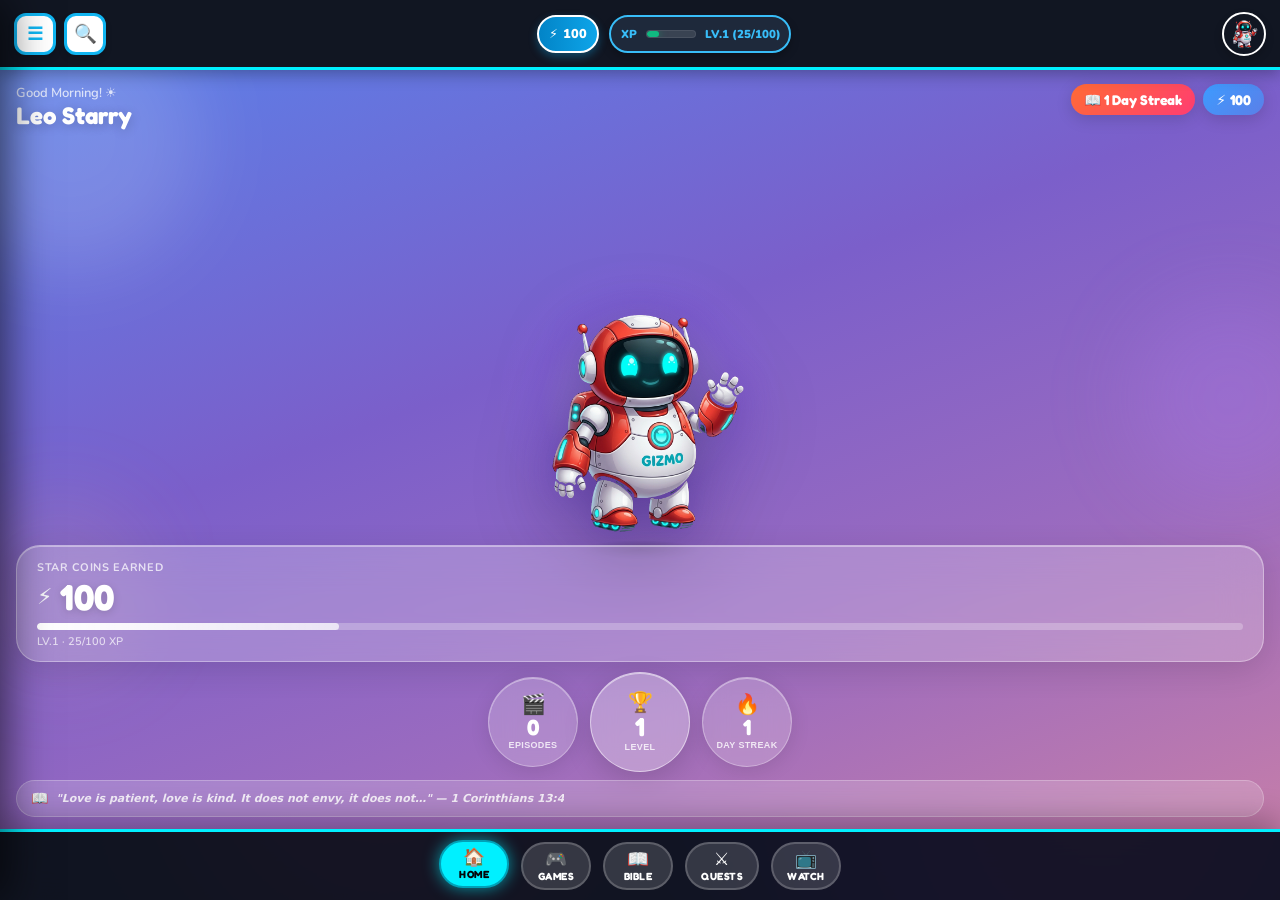
==== commit 537c3e3c: "feat: implement admin dashboard, user controls, and coins content pricing" ====
--- a/index.html
+++ b/index.html
@@ -27,8 +27,14 @@
     <script src="https://www.youtube.com/iframe_api"></script>
 </head>
 <body>
-    <!-- Cosmic Space Backdrop -->
-    <div class="cosmic-backdrop"></div>
+    <!-- Liquid Glass Wallpaper — animated fluid orbs (Samsung / Apple style) -->
+    <div class="cosmic-backdrop">
+        <div class="lg-orb lg-orb-1"></div>
+        <div class="lg-orb lg-orb-2"></div>
+        <div class="lg-orb lg-orb-3"></div>
+        <div class="lg-frost"></div>
+        <div class="lg-glow"></div>
+    </div>
 
 
 
@@ -75,54 +81,204 @@
         <!-- Screen Content Area -->
         <main class="screen-area">
 
-            <!-- SCREEN: Home Screen Dashboard -->
+            <!-- SCREEN: Home Screen Dashboard — Gizmo Mission Control -->
             <section id="screen-home" class="app-screen active">
-                <div class="home-layout">
-                    <!-- Top Character Hero Banner -->
-                    <div class="kids-hero-banner">
-                        <img src="assets/super_kid_hero.png" alt="Chris, Joy and Gizmo" class="hero-banner-img">
-                        <!-- Signature Logo Red Overlay -->
-                        <div class="hero-brand-red-badge">
-                            <span class="superbook-font-style">SUPERBOOK</span>
-                        </div>
-                        <!-- Float Mail Icon Button -->
-                        <button type="button" class="floating-mail-btn" id="home-mail-btn">✉️</button>
-                    </div>
-
-                    <!-- Daily Bible Streak Tracker + Full Month Calendar -->
-                    <div class="bible-streak-widget">
-                        <div class="streak-header">
-                            <span class="streak-label">📅 BIBLE STREAK</span>
-                            <div class="streak-summary">
-                                <span class="streak-count-day" id="streak-days-label">1 DAY</span>
-                                <span class="streak-count-week" id="streak-weeks-label">0 WEEKS</span>
-                                <span class="streak-boost" id="streak-boost-label">🔥 ON FIRE!</span>
-                            </div>
-                        </div>
-
-                        <!-- Full Month Calendar Widget -->
-                        <div class="full-month-calendar" id="full-month-calendar">
-                            <div class="cal-nav-row">
-                                <button type="button" class="cal-nav-arrow" id="cal-prev-month">◀</button>
-                                <span class="cal-month-year-label" id="cal-month-year-label">MAY 2025</span>
-                                <button type="button" class="cal-nav-arrow" id="cal-next-month">▶</button>
-                            </div>
-                            <div class="cal-weekdays-row">
-                                <span>S</span><span>M</span><span>T</span>
-                                <span>W</span><span>T</span><span>F</span><span>S</span>
-                            </div>
-                            <div class="cal-days-grid" id="cal-days-grid">
-                                <!-- Days generated by JS -->
-                            </div>
-                        </div>
-                    </div>
-
-                    <!-- Center Bible Section Banner Card -->
-                    <div class="jesus-teaching-entrance-card" id="home-jesus-entrance-card">
-                        <img src="assets/jesus_teaching.png" alt="Jesus teaching children in a bright green pasture" class="jesus-card-img">
-                        <div class="jesus-btn-overlay">
-                            <button type="button" class="sb-btn sb-btn-orange animate-pulse" id="home-find-out-how-btn">FIND OUT HOW!</button>
-                        </div>
+                <div class="home-v3">
+
+                    <!-- Soft ambient background blobs -->
+                    <div class="home-blob home-blob-1"></div>
+                    <div class="home-blob home-blob-2"></div>
+                    <div class="home-blob home-blob-3"></div>
+
+                    <!-- TOP ROW: Greeting + Badges -->
+                    <div class="home-top-row">
+                        <div class="home-greeting-block">
+                            <p class="hv3-greeting-label" id="home-greeting-label">Good Morning! ☀️</p>
+                            <h2 class="hv3-greeting-name" id="home-greeting-name">Super Kid</h2>
+                        </div>
+                        <div class="home-badges-block">
+                            <div class="hv3-badge hv3-badge-fire" id="home-streak-badge">🔥 <span id="hv3-streak-count">1</span></div>
+                            <div class="hv3-badge hv3-badge-xp" id="hv3-xp-badge">⚡ <span id="hv3-xp-count">0</span></div>
+                        </div>
+                    </div>
+
+                    <!-- CENTER: Big Gizmo Mascot -->
+                    <div class="home-mascot-stage">
+                        <div class="home-mascot-glow"></div>
+                        <img src="assets/mascot.png" alt="Gizmo" class="hv3-mascot-img" id="hv3-gizmo-img">
+                        <div class="home-mascot-shadow"></div>
+                    </div>
+
+                    <!-- FROSTED GLASS COIN CARD -->
+                    <div class="hv3-coin-card">
+                        <p class="hv3-coin-label">Star Coins Earned</p>
+                        <div class="hv3-coin-value-row">
+                            <span class="hv3-coin-icon">⚡</span>
+                            <span class="hv3-coin-amount" id="hv3-coin-amount">0</span>
+                        </div>
+                        <div class="hv3-coin-goal-row">
+                            <div class="hv3-coin-progress-wrap">
+                                <div class="hv3-coin-progress-bar" id="hv3-xp-bar"></div>
+                            </div>
+                            <span class="hv3-coin-goal-text" id="hv3-xp-goal-text">LV.1 · 0/100 XP</span>
+                        </div>
+                    </div>
+
+                    <!-- BUBBLE STATS ROW -->
+                    <div class="hv3-bubble-stats">
+                        <button type="button" class="hv3-bubble" data-nav="dashboard">
+                            <span class="hv3-bubble-icon">🎬</span>
+                            <span class="hv3-bubble-val" id="hv3-episodes-val">0</span>
+                            <span class="hv3-bubble-label">Episodes</span>
+                        </button>
+                        <button type="button" class="hv3-bubble hv3-bubble-center" data-nav="games">
+                            <span class="hv3-bubble-icon">🏆</span>
+                            <span class="hv3-bubble-val" id="hv3-level-val">1</span>
+                            <span class="hv3-bubble-label">Level</span>
+                        </button>
+                        <button type="button" class="hv3-bubble" data-nav="bible">
+                            <span class="hv3-bubble-icon">🔥</span>
+                            <span class="hv3-bubble-val" id="hv3-streak-val">1</span>
+                            <span class="hv3-bubble-label">Day Streak</span>
+                        </button>
+                    </div>
+
+                    <!-- TODAY'S VERSE pill -->
+                    <div class="hv3-verse-pill">
+                        <span class="hv3-verse-pill-icon">📖</span>
+                        <span class="hv3-verse-pill-text" id="hv3-verse-pill-text">"For God so loved the world…" — John 3:16</span>
+                    </div>
+
+                </div>
+            </section>
+
+            <!-- SCREEN: Parent Admin Panel -->
+            <section id="screen-parent" class="app-screen">
+                <!-- PIN Gate -->
+                <div id="admin-pin-gate" class="admin-pin-gate">
+                    <div class="admin-pin-card">
+                        <div class="admin-pin-icon">🔐</div>
+                        <h2 class="admin-pin-title">Parent Mode</h2>
+                        <p class="admin-pin-subtitle">Enter your 4-digit PIN to access the dashboard</p>
+                        <div class="admin-pin-dots" id="admin-pin-dots">
+                            <span class="pin-dot"></span>
+                            <span class="pin-dot"></span>
+                            <span class="pin-dot"></span>
+                            <span class="pin-dot"></span>
+                        </div>
+                        <div class="admin-pin-keypad">
+                            <button class="pin-key" data-key="1">1</button>
+                            <button class="pin-key" data-key="2">2</button>
+                            <button class="pin-key" data-key="3">3</button>
+                            <button class="pin-key" data-key="4">4</button>
+                            <button class="pin-key" data-key="5">5</button>
+                            <button class="pin-key" data-key="6">6</button>
+                            <button class="pin-key" data-key="7">7</button>
+                            <button class="pin-key" data-key="8">8</button>
+                            <button class="pin-key" data-key="9">9</button>
+                            <button class="pin-key pin-key-clear" data-key="clear">⌫</button>
+                            <button class="pin-key" data-key="0">0</button>
+                            <button class="pin-key pin-key-submit" data-key="submit">✓</button>
+                        </div>
+                        <p class="admin-pin-hint">Default PIN: <strong>1234</strong></p>
+                    </div>
+                </div>
+
+                <!-- Admin Dashboard (visible after PIN) -->
+                <div id="admin-dashboard" class="admin-dashboard hidden">
+                    <div class="admin-header-bar">
+                        <button type="button" class="admin-back-btn" id="admin-back-btn">← Back</button>
+                        <h1 class="admin-header-title">📊 Parent Dashboard</h1>
+                        <button type="button" class="admin-lock-btn" id="admin-lock-btn">🔒 Lock</button>
+                    </div>
+
+                    <!-- Child Profile Card -->
+                    <div class="admin-section admin-profile-card">
+                        <div class="admin-profile-left">
+                            <img src="assets/mascot.png" alt="Gizmo" class="admin-profile-avatar">
+                            <div>
+                                <h3 class="admin-profile-name" id="admin-child-name">Super Kid</h3>
+                                <span class="admin-profile-level" id="admin-child-level">Level 1 · 0 XP</span>
+                            </div>
+                        </div>
+                        <div class="admin-profile-right">
+                            <div class="admin-stat-pill">
+                                <span class="admin-stat-icon">⚡</span>
+                                <span class="admin-stat-val" id="admin-coins-val">0</span>
+                                <span class="admin-stat-lab">Coins</span>
+                            </div>
+                        </div>
+                    </div>
+
+                    <!-- Learning Report -->
+                    <div class="admin-section">
+                        <h3 class="admin-section-title">📈 Learning Report</h3>
+                        <div class="admin-stats-grid">
+                            <div class="admin-stat-card">
+                                <span class="admin-stat-big" id="admin-episodes-watched">0</span>
+                                <span class="admin-stat-small">Episodes Watched</span>
+                            </div>
+                            <div class="admin-stat-card">
+                                <span class="admin-stat-big" id="admin-quizzes-passed">0</span>
+                                <span class="admin-stat-small">Quizzes Passed</span>
+                            </div>
+                            <div class="admin-stat-card">
+                                <span class="admin-stat-big" id="admin-streak-days">1</span>
+                                <span class="admin-stat-small">Day Streak</span>
+                            </div>
+                            <div class="admin-stat-card">
+                                <span class="admin-stat-big" id="admin-total-xp">0</span>
+                                <span class="admin-stat-small">Total XP Earned</span>
+                            </div>
+                        </div>
+                    </div>
+
+                    <!-- Weekly Goal Setter -->
+                    <div class="admin-section">
+                        <h3 class="admin-section-title">🎯 Set Weekly Goal</h3>
+                        <div class="admin-goal-row">
+                            <label class="admin-goal-label">Episodes per week:</label>
+                            <div class="admin-goal-stepper">
+                                <button type="button" class="goal-step-btn" id="goal-dec-btn">−</button>
+                                <span class="goal-step-val" id="goal-episodes-val">3</span>
+                                <button type="button" class="goal-step-btn" id="goal-inc-btn">+</button>
+                            </div>
+                        </div>
+                        <button type="button" class="admin-save-goal-btn" id="admin-save-goal-btn">💾 Save Goal</button>
+                        <p class="admin-goal-status" id="admin-goal-status"></p>
+                    </div>
+
+                    <!-- Quick Links for Parents -->
+                    <div class="admin-section">
+                        <h3 class="admin-section-title">🔗 Quick Links</h3>
+                        <div class="admin-links-grid">
+                            <a href="https://www.superbook.com" target="_blank" class="admin-link-card">
+                                <span class="admin-link-icon">🌐</span>
+                                <span class="admin-link-label">Superbook Website</span>
+                            </a>
+                            <a href="https://www.superbook.com/parents" target="_blank" class="admin-link-card">
+                                <span class="admin-link-icon">👨‍👩‍👧</span>
+                                <span class="admin-link-label">Parent Resources</span>
+                            </a>
+                            <a href="https://www.bible.com" target="_blank" class="admin-link-card">
+                                <span class="admin-link-icon">📖</span>
+                                <span class="admin-link-label">Bible Gateway</span>
+                            </a>
+                            <a href="mailto:support@superkid.app" class="admin-link-card">
+                                <span class="admin-link-icon">✉️</span>
+                                <span class="admin-link-label">Contact Support</span>
+                            </a>
+                        </div>
+                    </div>
+
+                    <!-- Change PIN -->
+                    <div class="admin-section">
+                        <h3 class="admin-section-title">🔑 Change PIN</h3>
+                        <div class="admin-change-pin-row">
+                            <input type="password" maxlength="4" placeholder="New 4-digit PIN" class="admin-pin-input" id="admin-new-pin-input">
+                            <button type="button" class="admin-save-goal-btn" id="admin-change-pin-btn">Update PIN</button>
+                        </div>
+                        <p class="admin-goal-status" id="admin-pin-status"></p>
                     </div>
                 </div>
             </section>
@@ -141,8 +297,8 @@
                         </div>
                         <div class="bible-story-info">
                             <h2 class="bible-story-title">The Creation</h2>
-                            <p class="bible-story-desc">Discover how God created the beautiful heavens, the earth, oceans, green trees, and all living creatures in the beginning!</p>
-                            <button type="button" class="sb-btn sb-btn-green read-story-btn" data-story="creation">📖 READ STORY (+50 XP)</button>
+                            <p class="bible-story-desc">Dash through cosmic clouds as Gizmo! Leap over obstacles, collect Star Coins, and unlock rare Scripture Gems!</p>
+                            <button type="button" class="sb-btn sb-btn-green read-story-btn" data-story="creation">READ STORY (+50 XP)</button>
                         </div>
                     </div>
 
@@ -154,8 +310,8 @@
                         </div>
                         <div class="bible-story-info">
                             <h2 class="bible-story-title">Noah's Great Ark</h2>
-                            <p class="bible-story-desc">Follow Noah as he builds a giant wooden ark to save pairs of cute animals from the massive global flood waters!</p>
-                            <button type="button" class="sb-btn sb-btn-green read-story-btn" data-story="noah">📖 READ STORY (+50 XP)</button>
+                            <p class="bible-story-desc">Follow Noah as he build a giant wooden ark to save pairs of cute animals from the massive global flood waters!</p>
+                            <button type="button" class="sb-btn sb-btn-green read-story-btn" data-story="noah">READ STORY (+50 XP)</button>
                         </div>
                     </div>
 
@@ -167,8 +323,8 @@
                         </div>
                         <div class="bible-story-info">
                             <h2 class="bible-story-title">Moses & The Exodus</h2>
-                            <p class="bible-story-desc">Join Moses as he leads the Israelites out of Egypt, escapes Pharaoh's army, and witnesses the spectacular parting of the Red Sea!</p>
-                            <button type="button" class="sb-btn sb-btn-green read-story-btn" data-story="moses">📖 READ STORY (+50 XP)</button>
+                            <p class="bible-story-desc">Join Moses as he leads the Israelites of Egypt, escapes Pharaoh's army, and witnesses spectacular parting of the Red Sea!</p>
+                            <button type="button" class="sb-btn sb-btn-green read-story-btn" data-story="moses">READ STORY (+50 XP)</button>
                         </div>
                     </div>
 
@@ -181,7 +337,7 @@
                         <div class="bible-story-info">
                             <h2 class="bible-story-title">David and Goliath</h2>
                             <p class="bible-story-desc">Watch brave young shepherd boy David stand up to the giant warrior Goliath with nothing but a small sling and strong faith!</p>
-                            <button type="button" class="sb-btn sb-btn-green read-story-btn" data-story="david">📖 READ STORY (+50 XP)</button>
+                            <button type="button" class="sb-btn sb-btn-green read-story-btn" data-story="david">READ STORY (+50 XP)</button>
                         </div>
                     </div>
                 </div>
@@ -242,6 +398,141 @@
                     <div class="quiz-reward-row">
                         <span>Correct answer earns:</span>
                         <span class="quiz-reward-pts" id="quiz-reward-label">⭐ 10 pts</span>
+                    </div>
+                </div>
+            </section>
+
+            <!-- SCREEN: Games Screen & Hub -->
+            <section id="screen-games" class="app-screen">
+                <!-- Games choice hub view -->
+                <div id="games-hub-view" class="games-hub-container">
+                    <div class="page-header-band">
+                        <h1 class="page-title">GAMES & ARCADE</h1>
+                    </div>
+                    <div class="games-choice-grid">
+                        <!-- Card 1: Endless Runner -->
+                        <div class="games-arcade-card" id="play-hero-dash-card">
+                            <div class="arcade-card-icon-wrap">
+                                <svg class="neon-icon gamepad-neon" viewBox="0 0 64 64" fill="none" xmlns="http://www.w3.org/2000/svg">
+                                    <g filter="url(#neon-glow-pink)">
+                                        <!-- Controller Outline -->
+                                        <path d="M12 20C12 16 16 12 24 12H40C48 12 52 16 52 20V34C52 44 46 50 36 50H28C18 50 12 44 12 34V20Z" stroke="#ff007f" stroke-width="3" stroke-linejoin="round"/>
+                                        <!-- Left Handle Curve -->
+                                        <path d="M12 28C16 32 18 36 18 42C18 47 15 49 12 49" stroke="#ff007f" stroke-width="2.5" stroke-linecap="round"/>
+                                        <!-- Right Handle Curve -->
+                                        <path d="M52 28C48 32 46 36 46 42C46 47 49 49 52 49" stroke="#ff007f" stroke-width="2.5" stroke-linecap="round"/>
+                                        <!-- D-Pad -->
+                                        <path d="M22 28V36M18 32H26" stroke="#ff007f" stroke-width="3" stroke-linecap="round" stroke-linejoin="round"/>
+                                        <!-- Action Buttons -->
+                                        <circle cx="44" cy="29" r="2" fill="#ff007f"/>
+                                        <circle cx="40" cy="33" r="2" fill="#ff007f"/>
+                                        <circle cx="44" cy="37" r="2" fill="#ff007f"/>
+                                        <!-- Thumbsticks -->
+                                        <circle cx="28" cy="40" r="3.5" stroke="#ff007f" stroke-width="2"/>
+                                        <circle cx="36" cy="40" r="3.5" stroke="#ff007f" stroke-width="2"/>
+                                    </g>
+                                    <defs>
+                                        <filter id="neon-glow-pink" x="-20%" y="-20%" width="140%" height="140%">
+                                            <feGaussianBlur stdDeviation="3" result="blur"/>
+                                            <feMerge>
+                                                <feMergeNode in="blur"/>
+                                                <feMergeNode in="SourceGraphic"/>
+                                            </feMerge>
+                                        </filter>
+                                    </defs>
+                                </svg>
+                            </div>
+                            <h2 class="arcade-card-title theme-pink">BIBLE HERO DASH</h2>
+                            <p class="arcade-card-desc">Dash through cosmic clouds as Gizmo! Leap over obstacles, collect Star Coins, and unlock rare Scripture Gems!</p>
+                            <button type="button" class="sb-btn play-arcade-btn">PLAY ARCADE ⚡</button>
+                        </div>
+                        <!-- Card 2: Trivia Quizzes -->
+                        <div class="games-arcade-card" id="play-quizzes-card">
+                            <div class="arcade-card-icon-wrap">
+                                <svg class="neon-icon trivia-neon" viewBox="0 0 64 64" fill="none" xmlns="http://www.w3.org/2000/svg">
+                                    <g filter="url(#neon-glow-cyan)">
+                                        <!-- Left Brain hemisphere -->
+                                        <path d="M32 14C23.5 14 18 19.5 18 27C18 32 21.5 35 25 36C23 38 21.5 41.5 24 45C27 49.5 32 49 32 45" stroke="#00f0ff" stroke-width="3" stroke-linecap="round" stroke-linejoin="round"/>
+                                        <!-- Right Brain hemisphere -->
+                                        <path d="M32 14C40.5 14 46 19.5 46 27C46 32 42.5 35 39 36C41 38 42.5 41.5 40 45C37 49.5 32 49 32 45" stroke="#00f0ff" stroke-width="3" stroke-linecap="round" stroke-linejoin="round"/>
+                                        <!-- Center line split -->
+                                        <path d="M32 14V45" stroke="#00f0ff" stroke-width="1.5" stroke-dasharray="2 3"/>
+                                        <!-- Inner details left -->
+                                        <path d="M23 23C27 24 28 21 30 22" stroke="#00f0ff" stroke-width="2" stroke-linecap="round"/>
+                                        <path d="M22 30C26 31 27 28 29 29" stroke="#00f0ff" stroke-width="2" stroke-linecap="round"/>
+                                        <!-- Inner details right -->
+                                        <path d="M41 23C37 24 36 21 34 22" stroke="#00f0ff" stroke-width="2" stroke-linecap="round"/>
+                                        <path d="M42 30C38 31 37 28 35 29" stroke="#00f0ff" stroke-width="2" stroke-linecap="round"/>
+                                        <!-- Lightning/Idea spark above -->
+                                        <path d="M32 6V10M28 8L30 9M36 8L34 9" stroke="#00f0ff" stroke-width="2" stroke-linecap="round"/>
+                                    </g>
+                                    <defs>
+                                        <filter id="neon-glow-cyan" x="-20%" y="-20%" width="140%" height="140%">
+                                            <feGaussianBlur stdDeviation="3" result="blur"/>
+                                            <feMerge>
+                                                <feMergeNode in="blur"/>
+                                                <feMergeNode in="SourceGraphic"/>
+                                            </feMerge>
+                                        </filter>
+                                    </defs>
+                                </svg>
+                            </div>
+                            <h2 class="arcade-card-title theme-cyan">BIBLE TRIVIA</h2>
+                            <p class="arcade-card-desc">Answer exciting step-by-step quiz questions about the Bible story episodes to win point rewards!</p>
+                            <button type="button" class="sb-btn play-trivia-btn">PLAY TRIVIA 📖</button>
+                        </div>
+                    </div>
+                </div>
+
+                <!-- Active endless runner view -->
+                <div id="hero-dash-view" class="hero-dash-container" style="display: none;">
+                    <!-- Portrait orientation warning for mobile phones -->
+                    <div class="mobile-portrait-warning">
+                        <div class="warning-card">
+                            <span class="warning-icon">🔄</span>
+                            <h3>Rotate Your Phone!</h3>
+                            <p>For the best arcade experience, please rotate your device to landscape (horizontal) mode.</p>
+                        </div>
+                    </div>
+
+                    <div class="page-header-band">
+                        <div class="header-band-left-group">
+                            <button type="button" class="sb-btn sb-btn-blue" id="games-exit-runner-btn" style="margin-right:16px; height:34px; padding:6px 14px;">← BACK</button>
+                            <h1 class="page-title">BIBLE HERO DASH</h1>
+                        </div>
+                    </div>
+                    <div class="game-arena-body">
+                        <div class="game-canvas-wrapper">
+                            <canvas id="hero-dash-canvas"></canvas>
+                            <div id="game-hud-overlay">
+                                <div class="hud-stat"><span class="hud-stat-icon">⭐</span> Score: <span id="game-hud-score">0</span></div>
+                                <div class="hud-stat"><span class="hud-stat-icon">⚡</span> Coins: <span id="game-hud-coins">0</span></div>
+                                <div class="hud-stat"><span class="hud-stat-icon">💎</span> Gems: <span id="game-hud-gems">0</span>/1</div>
+                            </div>
+                            <!-- Start Game / Game Over overlays -->
+                            <div id="game-start-overlay" class="game-canvas-overlay">
+                                <h2 class="arcade-overlay-title animate-bounce">BIBLE HERO DASH</h2>
+                                <p class="arcade-overlay-desc">Guide Gizmo through the digital cyber skies!<br>Jump over robo-mines & rolling obstacles to earn points.</p>
+                                <div class="instruction-box">
+                                    <span>👆 Tap Screen / Press Space to <strong>JUMP</strong> / <strong>DOUBLE JUMP</strong></span>
+                                    <span id="jetpack-power-hint" class="hover-hint">🎒 Jetpack Equipped: <strong>Hold Jump to HOVER!</strong></span>
+                                </div>
+                                <button type="button" class="sb-btn sb-btn-yellow" id="start-game-btn" style="font-size: 1.1rem; padding: 14px 32px; box-shadow: 0 0 20px rgba(255,208,0,0.6);">START RUN 🚀</button>
+                            </div>
+                            <div id="game-over-overlay" class="game-canvas-overlay" style="display: none;">
+                                <h2 class="arcade-overlay-title crash">RUN COMPLETED! 💥</h2>
+                                <p class="arcade-overlay-desc" id="game-over-summary">Excellent run! You earned 0 coins.</p>
+                                <div class="game-over-gems" id="game-over-gems-box" style="display: none;">
+                                    <div class="gem-title">💎 HOLY SCRIPTURE UNLOCKED! 💎</div>
+                                    <div class="scripture-verse" id="unlocked-verse-text">"Your word is a lamp to my feet and a light to my path."</div>
+                                    <div class="gem-multiplier-label">Double coins payout activated!</div>
+                                </div>
+                                <button type="button" class="sb-btn sb-btn-yellow" id="restart-game-btn" style="font-size: 1.1rem; padding: 14px 32px;">RUN AGAIN 🔄</button>
+                            </div>
+                        </div>
+                        <div class="game-controls-bar">
+                            <button type="button" class="game-action-btn" id="game-jump-btn">⚡ JUMP / HOVER ⚡</button>
+                        </div>
                     </div>
                 </div>
             </section>
@@ -331,7 +622,22 @@
                         <button type="button" class="sb-btn sb-btn-blue">ENTER SHOP ⚡</button>
                     </div>
 
-                    <!-- Card B: Admin Portal -->
+                    <!-- Card B: Install App -->
+                    <div class="settings-card" id="settings-install-app-card" style="cursor: default;">
+                        <div class="settings-card-icon">📱</div>
+                        <h2 class="settings-card-title">DOWNLOAD & INSTALL</h2>
+                        <p class="settings-card-desc">Run Super Kid as a full-screen standalone application by downloading the Android APK or installing the PWA!</p>
+                        <div class="settings-download-actions" style="display: flex; gap: 10px; width: 100%; margin-top: auto;">
+                            <a href="./superkid.apk" class="sb-btn sb-btn-yellow" download style="text-decoration: none; flex: 1; text-align: center; display: inline-flex; align-items: center; justify-content: center; font-size: 0.85rem; padding: 12px 10px; border-radius: 12px; font-weight: bold; box-shadow: 0 0 10px rgba(255, 157, 0, 0.4);">
+                                GET APK 🤖
+                            </a>
+                            <button type="button" class="sb-btn sb-btn-cyan" id="pwa-install-btn" style="flex: 1; font-size: 0.85rem; padding: 12px 10px; border-radius: 12px; font-weight: bold; box-shadow: 0 0 10px rgba(0, 240, 255, 0.4);">
+                                INSTALL PWA 🌐
+                            </button>
+                        </div>
+                    </div>
+
+                    <!-- Card C: Admin Portal -->
                     <div class="settings-card" id="settings-goto-admin-btn">
                         <div class="settings-card-icon">🔒</div>
                         <h2 class="settings-card-title">PARENT & TEACHER PORTAL</h2>
@@ -396,6 +702,7 @@
                             <button id="admin-subtab-content-btn" class="sb-btn sb-btn-blue active">📦 UPLOAD CONTENT</button>
                             <button id="admin-subtab-manage-btn" class="sb-btn sb-btn-blue">🔧 EDIT UPLOADS</button>
                             <button id="admin-subtab-submissions-btn" class="sb-btn sb-btn-blue">📋 MANAGE SUBMISSIONS</button>
+                            <button id="admin-subtab-users-btn" class="sb-btn sb-btn-blue">👥 MANAGE USERS</button>
                         </div>
 
                         <div id="admin-panel-content">
@@ -411,6 +718,10 @@
                                         <div class="form-row">
                                             <label class="form-label">YouTube Video ID</label>
                                             <input type="text" id="admin-ep-ytid" placeholder="e.g. R9K2Sj76L38" required class="scifi-input">
+                                        </div>
+                                        <div class="form-row">
+                                            <label class="form-label">Price (Star Coins)</label>
+                                            <input type="number" id="admin-ep-price" placeholder="0 for free content, or e.g. 150" min="0" value="0" class="scifi-input">
                                         </div>
                                         <div class="form-row">
                                             <label class="form-label">Thumbnail Image</label>
@@ -593,6 +904,33 @@
                                         <tbody id="admin-submissions-tbody"></tbody>
                                     </table>
                                 </div>
+                        </div>
+
+                        <div id="admin-panel-users" style="display:none;">
+                            <div class="submissions-ledger-area" style="margin-top:0;">
+                                <div class="ledger-header-flex">
+                                    <h3 class="ledger-heading" style="color:var(--sb-sky-dark); margin-bottom:12px;">👥 MANAGE APP USERS</h3>
+                                    <div class="scifi-search-wrap">
+                                        <input type="text" id="admin-users-search" class="scifi-search-input" placeholder="🔍 Search users by name or email...">
+                                    </div>
+                                </div>
+                                <div class="ledger-table-wrapper">
+                                    <table class="ledger-table cyber-users-table">
+                                        <thead>
+                                            <tr>
+                                                <th>USER ACCOUNT</th>
+                                                <th>ROLE</th>
+                                                <th>MEMBERSHIP</th>
+                                                <th>REWARDS</th>
+                                                <th>STATUS</th>
+                                                <th>ACTIONS</th>
+                                            </tr>
+                                        </thead>
+                                        <tbody id="admin-users-tbody">
+                                            <!-- Dyn seeded -->
+                                        </tbody>
+                                    </table>
+                                </div>
                             </div>
                         </div>
                     </div>
@@ -615,6 +953,10 @@
                         <div class="form-row">
                             <label class="form-label">YouTube Video ID / URL</label>
                             <input type="text" id="edit-ep-ytid" required class="scifi-input">
+                        </div>
+                        <div class="form-row">
+                            <label class="form-label">Price (Star Coins)</label>
+                            <input type="number" id="edit-ep-price" min="0" value="0" class="scifi-input">
                         </div>
                         <div class="form-row">
                             <label class="form-label">Thumbnail Image</label>
@@ -723,7 +1065,7 @@
                     <div class="drawer-avatar-level-badge" id="drawer-level-badge">LV.1</div>
                 </div>
                 <div class="drawer-user-info">
-                    <h3 class="drawer-username" id="drawer-username">Leo Starry</h3>
+                    <h3 class="drawer-username" id="drawer-username">Super Kid</h3>
                     <div class="drawer-xp-bar-wrap">
                         <div class="drawer-xp-bar" id="drawer-xp-bar" style="width:0%"></div>
                     </div>
@@ -813,6 +1155,11 @@
                     <span class="drawer-menu-label">Reset Progress</span>
                     <span class="drawer-menu-arrow">›</span>
                 </button>
+                <button type="button" class="drawer-menu-item drawer-danger" id="drawer-logout-btn" style="color: #ff6b6b; border-top: 1px solid rgba(255, 255, 255, 0.05); margin-top: 4px;">
+                    <span class="drawer-menu-icon">🚪</span>
+                    <span class="drawer-menu-label">Log Out</span>
+                    <span class="drawer-menu-arrow">›</span>
+                </button>
             </nav>
 
             <!-- App Version Footer -->
@@ -829,7 +1176,7 @@
                 <span class="tab-icon">🏠</span>
                 <span class="tab-label">Home</span>
             </button>
-            <button id="tab-games-btn" class="nav-tab" data-screen="screen-quizzes">
+            <button id="tab-games-btn" class="nav-tab" data-screen="screen-games">
                 <span class="tab-icon">🎮</span>
                 <span class="tab-label">Games</span>
             </button>
@@ -864,6 +1211,94 @@
             </div>
             <div class="bible-reader-footer">
                 <button type="button" id="bible-reader-complete-btn" class="sb-btn sb-btn-green complete-read-btn">🎉 I FINISHED READING (+50 XP)</button>
+            </div>
+        </div>
+    </div>
+
+    <!-- App-Wide Login Overlay -->
+    <div id="app-login-overlay" class="login-fullscreen-overlay" style="display: none;">
+        <div class="login-container">
+            <!-- Floater robot avatar -->
+            <img src="assets/mascot.png" alt="Gizmo" class="login-mascot-floater">
+            
+            <!-- Login Card -->
+            <div class="login-card" id="app-login-card">
+                <button type="button" id="login-close-btn" class="login-close-btn">✕</button>
+                <h1 class="login-title">Log In</h1>
+                
+                <form id="app-login-form">
+                    <div class="login-field">
+                        <label for="login-email">Email Address*</label>
+                        <input type="email" id="login-email" required placeholder="Enter your email address">
+                    </div>
+                    
+                    <div class="login-field password-field-container">
+                        <label for="login-pass">Password*</label>
+                        <div class="password-input-wrapper">
+                            <input type="password" id="login-pass" required placeholder="Password">
+                            <button type="button" id="login-pass-show-btn" class="show-password-toggle">SHOW</button>
+                        </div>
+                    </div>
+                    
+                    <div class="login-options">
+                        <a href="#" id="login-forgot-link" class="login-forgot-link">Forgot Password?</a>
+                        
+                        <label class="login-remember-container">
+                            <input type="checkbox" id="login-remember" checked>
+                            <span class="remember-checkbox-custom"></span>
+                            <span class="remember-text">Save this to log in faster next time.</span>
+                        </label>
+                    </div>
+                    
+                    <!-- Error message container -->
+                    <div id="app-login-error" class="app-login-error-msg" style="display: none;"></div>
+                    
+                    <button type="submit" class="login-submit-btn">LOG IN</button>
+                </form>
+                
+                <div class="login-footer-links">
+                    <a href="#" id="login-create-account" class="login-footer-link">Create Account</a>
+                    <a href="#" id="login-help" class="login-footer-link">Help</a>
+                </div>
+            </div>
+
+            <!-- Create Account Card -->
+            <div class="login-card" id="app-signup-card" style="display: none;">
+                <button type="button" id="signup-close-btn" class="login-close-btn">✕</button>
+                <h1 class="login-title">Create Account</h1>
+                
+                <form id="app-signup-form">
+                    <div class="login-field">
+                        <label for="signup-email">Email Address*</label>
+                        <input type="email" id="signup-email" required placeholder="Enter your email address">
+                    </div>
+                    
+                    <div class="login-field password-field-container">
+                        <label for="signup-pass">Password*</label>
+                        <div class="password-input-wrapper">
+                            <input type="password" id="signup-pass" required placeholder="Password (min 6 characters)">
+                            <button type="button" id="signup-pass-show-btn" class="show-password-toggle">SHOW</button>
+                        </div>
+                    </div>
+
+                    <div class="login-field password-field-container">
+                        <label for="signup-pass-confirm">Confirm Password*</label>
+                        <div class="password-input-wrapper">
+                            <input type="password" id="signup-pass-confirm" required placeholder="Confirm Password">
+                            <button type="button" id="signup-pass-confirm-show-btn" class="show-password-toggle">SHOW</button>
+                        </div>
+                    </div>
+                    
+                    <!-- Signup Error message container -->
+                    <div id="app-signup-error" class="app-login-error-msg" style="display: none;"></div>
+                    
+                    <button type="submit" class="login-submit-btn">CREATE ACCOUNT</button>
+                </form>
+                
+                <div class="login-footer-links">
+                    <a href="#" id="signup-back-to-login" class="login-footer-link">Back to Log In</a>
+                    <a href="#" id="signup-help" class="login-footer-link">Help</a>
+                </div>
             </div>
         </div>
     </div>
--- a/styles.css
+++ b/styles.css
@@ -230,10 +230,17 @@
 .main-nav {
     display: flex;
     align-items: center;
-    gap: 6px;
-    flex-grow: 1;
+    gap: 12px;
     justify-content: center;
-}
+    background: rgba(17, 22, 34, 0.95);
+    backdrop-filter: blur(20px);
+    -webkit-backdrop-filter: blur(20px);
+    border-top: 3px solid var(--sb-yellow);
+    padding: 10px 16px;
+    z-index: 1000;
+    box-shadow: 0 -8px 32px rgba(0,0,0,0.3);
+}
+
 
 .nav-tab {
     display: flex;
@@ -363,36 +370,135 @@
     letter-spacing: 2px;
 }
 
-/* =====================================================================
-   SCREEN A: EPISODE GUIDE (Superbook layout)
-   ===================================================================== */
-/* Cosmic Space Backdrop */
+/* ─── LIQUID GLASS WALLPAPER (Samsung One UI / Apple iOS style) ─── */
 .cosmic-backdrop {
     position: fixed;
     inset: 0;
-    background: #5bc0f2 url('assets/y2k_bg.png') no-repeat center center;
-    background-size: cover;
+    background: #06040f;
     pointer-events: none;
-    z-index: 0; /* raised so it's visible above transparent body/app-shell */
+    z-index: 0;
     overflow: hidden;
 }
 
-/* Y2K Cosmic Overlay - Slow Breathing Glow */
-.cosmic-backdrop::before {
+/* Fluid animated orbs — the "liquid" layer */
+.cosmic-backdrop::before,
+.cosmic-backdrop::after {
     content: '';
     position: absolute;
+    border-radius: 50%;
+    filter: blur(80px);
+    opacity: 0.75;
+}
+
+/* Orb 1 — deep violet */
+.cosmic-backdrop::before {
+    width: 70vmax;
+    height: 70vmax;
+    top: -20vmax;
+    left: -15vmax;
+    background: radial-gradient(circle at 40% 40%,
+        #7b2fff 0%,
+        #3d00b8 45%,
+        transparent 70%);
+    animation: orbDrift1 25s ease-in-out infinite alternate;
+}
+
+/* Orb 2 — electric cyan / magenta */
+.cosmic-backdrop::after {
+    width: 60vmax;
+    height: 60vmax;
+    bottom: -15vmax;
+    right: -10vmax;
+    background: radial-gradient(circle at 60% 60%,
+        #ff2d9b 0%,
+        #7000ff 40%,
+        transparent 70%);
+    animation: orbDrift2 30s ease-in-out infinite alternate;
+}
+
+@keyframes orbDrift1 {
+    0%   { transform: translate(0, 0)    scale(1);    }
+    33%  { transform: translate(8vw, 6vh) scale(1.12); }
+    66%  { transform: translate(-4vw, 10vh) scale(0.95); }
+    100% { transform: translate(5vw, -4vh) scale(1.08); }
+}
+@keyframes orbDrift2 {
+    0%   { transform: translate(0, 0)     scale(1);    }
+    33%  { transform: translate(-7vw, -5vh) scale(1.1); }
+    66%  { transform: translate(5vw, -8vh)  scale(0.9); }
+    100% { transform: translate(-4vw, 5vh)  scale(1.05); }
+}
+
+/* Extra orbs injected via JS spans for richer layering */
+.lg-orb {
+    position: absolute;
+    border-radius: 50%;
+    filter: blur(70px);
+    opacity: 0.6;
+    pointer-events: none;
+}
+.lg-orb-1 {
+    width: 50vmax; height: 50vmax;
+    top: 20%; left: 30%;
+    background: radial-gradient(circle, #00d4ff 0%, #0047ff 50%, transparent 70%);
+    animation: orbDrift3 35s ease-in-out infinite alternate;
+}
+.lg-orb-2 {
+    width: 40vmax; height: 40vmax;
+    top: 50%; left: 10%;
+    background: radial-gradient(circle, #ff6b35 0%, #ff0099 55%, transparent 70%);
+    animation: orbDrift4 28s ease-in-out infinite alternate;
+}
+.lg-orb-3 {
+    width: 35vmax; height: 35vmax;
+    top: 5%; left: 55%;
+    background: radial-gradient(circle, #a8ff78 0%, #00b4d8 55%, transparent 70%);
+    animation: orbDrift5 40s ease-in-out infinite alternate;
+    opacity: 0.35;
+}
+
+@keyframes orbDrift3 {
+    0%   { transform: translate(0,0)       scale(1);    }
+    50%  { transform: translate(-6vw, 8vh) scale(1.15); }
+    100% { transform: translate(4vw, -5vh) scale(0.9);  }
+}
+@keyframes orbDrift4 {
+    0%   { transform: translate(0,0)        scale(1);    }
+    50%  { transform: translate(9vw, -6vh)  scale(1.2);  }
+    100% { transform: translate(-3vw, 7vh)  scale(0.85); }
+}
+@keyframes orbDrift5 {
+    0%   { transform: translate(0,0)        scale(1);   }
+    50%  { transform: translate(5vw, 10vh)  scale(1.1); }
+    100% { transform: translate(-8vw, -3vh) scale(0.9); }
+}
+
+/* Frosted glass noise overlay — the "glass" layer */
+.cosmic-backdrop .lg-frost {
+    position: absolute;
     inset: 0;
-    background-image: 
-        radial-gradient(circle at 15% 25%, rgba(0, 240, 255, 0.15) 0%, transparent 50%),
-        radial-gradient(circle at 85% 75%, rgba(255, 0, 157, 0.12) 0%, transparent 50%);
+    backdrop-filter: blur(0px);
+    background: rgba(8, 4, 20, 0.18);
+    /* Fine noise texture for glass grain */
+    background-image: url("data:image/svg+xml,%3Csvg viewBox='0 0 200 200' xmlns='http://www.w3.org/2000/svg'%3E%3Cfilter id='n'%3E%3CfeTurbulence type='fractalNoise' baseFrequency='0.9' numOctaves='4' stitchTiles='stitch'/%3E%3C/filter%3E%3Crect width='100%25' height='100%25' filter='url(%23n)' opacity='0.04'/%3E%3C/svg%3E");
+    background-size: 200px 200px;
+}
+
+/* Y2K Cosmic Overlay - Slow Breathing Glow */
+.cosmic-backdrop .lg-glow {
+    position: absolute;
+    inset: 0;
+    background-image:
+        radial-gradient(circle at 15% 25%, rgba(0, 240, 255, 0.08) 0%, transparent 50%),
+        radial-gradient(circle at 85% 75%, rgba(255, 0, 157, 0.07) 0%, transparent 50%);
     animation: pulseGlow 12s ease-in-out infinite alternate;
-    mix-blend-mode: screen;
 }
 
 @keyframes pulseGlow {
-    0% { transform: scale(1); opacity: 0.6; }
-    100% { transform: scale(1.15); opacity: 0.9; }
-}
+    0%   { opacity: 0.6; }
+    100% { opacity: 1;   }
+}
+
 
 /* Y2K 3D Perspective Digital Cyber Grid Overlay */
 .y2k-grid-overlay {
@@ -536,141 +642,89 @@
     border-radius: 10px;
 }
 
-/* Vertical Episode Card */
+/* Vertical Episode Card - Premium Portrait Redesign */
 .episode-banner-card {
     display: flex;
     flex-direction: column;
-    width: 310px;
-    height: 390px;
-    background: var(--sb-card-bg);
-    border-radius: var(--radius-card);
-    box-shadow: var(--sb-shadow-lg);
+    width: 320px;
+    height: 480px;
+    background: linear-gradient(145deg, #0e1526 0%, #060912 100%);
+    border-radius: 20px;
+    box-shadow: 0 12px 36px rgba(0, 0, 0, 0.6), inset 0 1px 0 rgba(255, 255, 255, 0.05);
     overflow: hidden;
-    border: 1.5px solid rgba(0, 240, 255, 0.18);
-    backdrop-filter: blur(10px);
-    -webkit-backdrop-filter: blur(10px);
-    transition: transform 0.25s cubic-bezier(0.25, 0.8, 0.25, 1), box-shadow 0.25s ease, border-color 0.25s ease;
+    border: 2px solid rgba(0, 240, 255, 0.15);
+    backdrop-filter: blur(12px);
+    -webkit-backdrop-filter: blur(12px);
+    transition: transform 0.3s cubic-bezier(0.25, 0.8, 0.25, 1), box-shadow 0.3s ease, border-color 0.3s ease;
     cursor: pointer;
     flex-shrink: 0;
     position: relative;
-    transform-style: preserve-3d;
 }
 
 .episode-banner-card:hover {
-    transform: translateY(-8px) scale(1.03);
-    box-shadow: 0 20px 45px rgba(0, 240, 255, 0.2);
-    border-color: var(--sb-yellow);
+    transform: translateY(-8px) scale(1.02);
+    box-shadow: 0 20px 45px rgba(0, 240, 255, 0.22);
+    border-color: rgba(0, 240, 255, 0.45);
 }
 
 .episode-banner-card.locked {
     cursor: not-allowed;
-    filter: grayscale(0.5) contrast(0.85);
+    filter: grayscale(0.4) contrast(0.9);
 }
 
 .episode-banner-card.locked:hover {
     transform: none;
-    box-shadow: var(--sb-shadow-lg);
-    border-color: rgba(0, 240, 255, 0.18);
-}
-
-/* Top Thumbnail Section */
-.episode-thumb-section {
-    height: 155px;
-    width: 100%;
-    position: relative;
-    overflow: hidden;
+    box-shadow: 0 12px 36px rgba(0, 0, 0, 0.6);
+    border-color: rgba(0, 240, 255, 0.15);
+}
+
+/* Episode Card Header (Blue Pill Bar) */
+.episode-card-header {
+    background: linear-gradient(90deg, #10629a 0%, #153c6c 100%);
+    border-bottom: 2px solid #00f0ff;
+    padding: 8px 12px;
+    text-align: center;
+    box-shadow: 0 4px 12px rgba(0,0,0,0.3);
     flex-shrink: 0;
-    background: #000;
-}
-
-.episode-thumb-section img {
-    width: 100%;
-    height: 100%;
-    object-fit: cover;
-    transition: transform 0.5s ease;
-}
-
-.episode-banner-card:hover:not(.locked) .episode-thumb-section img {
-    transform: scale(1.08);
-}
-
-/* Locked Overlay */
-.locked-overlay-banner {
-    position: absolute;
-    inset: 0;
-    background: rgba(26,41,64,0.72);
-    display: flex;
-    flex-direction: column;
-    align-items: center;
-    justify-content: center;
-    gap: 6px;
-    backdrop-filter: blur(3px);
-}
-
-.lock-badge-big {
-    font-size: 2.2rem;
-    filter: drop-shadow(0 0 10px rgba(232,48,58,0.85));
-    animation: lockPulse 2s ease-in-out infinite;
-}
-
-@keyframes lockPulse {
-    0%, 100% { transform: scale(1); }
-    50% { transform: scale(1.15); }
-}
-
-.lock-text-badge {
+}
+
+.episode-number-label {
     font-family: var(--font-heading);
     font-size: 0.85rem;
-    font-weight: 700;
-    color: var(--sb-white);
-    letter-spacing: 1px;
-    background: var(--sb-red);
-    padding: 3px 12px;
-    border-radius: var(--radius-pill);
-    box-shadow: 0 3px 0 var(--sb-red-dark);
-}
-
-/* Middle Content Info Section */
-.episode-info-section {
-    padding: 14px 18px;
-    display: flex;
-    flex-direction: column;
-    justify-content: flex-start;
-    gap: 5px;
-    background: rgba(14, 20, 34, 0.7);
+    font-weight: 800;
+    color: #ffffff;
+    letter-spacing: 2px;
+    text-shadow: 0 0 8px rgba(0, 240, 255, 0.6);
+    text-transform: uppercase;
+}
+
+/* Card Text Info Content */
+.episode-card-content {
+    padding: 16px 20px;
+    display: flex;
+    flex-direction: column;
+    align-items: center;
+    gap: 8px;
     flex-grow: 1;
-    border-left: none;
-    border-bottom: 2px solid rgba(0, 240, 255, 0.15);
-}
-
-.episode-number-label {
-    font-size: 0.72rem;
+    text-align: center;
+}
+
+.episode-card-title {
+    font-family: var(--font-heading);
+    font-size: 1.25rem;
     font-weight: 800;
-    color: var(--sb-yellow);
-    letter-spacing: 1px;
-    text-transform: uppercase;
-    text-shadow: 0 0 8px rgba(0, 240, 255, 0.5);
-}
-
-.episode-banner-title {
-    font-family: var(--font-heading);
-    font-size: 1.05rem;
-    font-weight: 700;
-    color: var(--sb-red);
-    line-height: 1.25;
-    letter-spacing: 0.3px;
-    text-transform: uppercase;
-    display: -webkit-box;
-    -webkit-line-clamp: 1;
-    -webkit-box-orient: vertical;
-    overflow: hidden;
-}
-
-.episode-banner-desc {
-    font-size: 0.76rem;
-    color: var(--sb-text-muted);
-    line-height: 1.35;
-    margin-top: 1px;
+    color: #ffd700;
+    line-height: 1.3;
+    margin: 0;
+    letter-spacing: 0.5px;
+    text-shadow: 0 2px 4px rgba(0,0,0,0.8), 0 0 10px rgba(255, 215, 0, 0.35);
+}
+
+.episode-card-desc {
+    font-size: 0.78rem;
+    color: #cbd5e1;
+    line-height: 1.45;
+    margin: 0;
     display: -webkit-box;
     -webkit-line-clamp: 3;
     -webkit-box-orient: vertical;
@@ -678,46 +732,141 @@
     text-overflow: ellipsis;
 }
 
-.episode-btn-row {
-    display: flex;
-    gap: 8px;
-    margin-top: auto;
-    padding-top: 4px;
-}
-
-/* Bottom Glowing Orb Banner */
-.episode-orb-section {
-    background: linear-gradient(135deg, var(--sb-sky-dark) 0%, #1A7BA0 100%);
-    display: flex;
-    align-items: center;
-    justify-content: center;
+/* Episode Middle Thumbnail Container */
+.episode-card-thumb-wrap {
+    height: 160px;
+    width: 100%;
     position: relative;
     overflow: hidden;
-    padding: 4px;
-    height: 52px;
     flex-shrink: 0;
-}
-
-.episode-orb-section::before {
-    content: '';
+    background: #000;
+    border-top: 1px solid rgba(255,255,255,0.05);
+    border-bottom: 1px solid rgba(255,255,255,0.05);
+}
+
+.episode-card-thumb {
+    width: 100%;
+    height: 100%;
+    object-fit: cover;
+    transition: transform 0.5s ease;
+}
+
+.episode-banner-card:hover:not(.locked) .episode-card-thumb {
+    transform: scale(1.06);
+}
+
+/* Image Bottom Label */
+.episode-card-image-label {
+    position: absolute;
+    bottom: 0;
+    left: 0;
+    right: 0;
+    background: linear-gradient(to top, rgba(0,0,0,0.85) 0%, rgba(0,0,0,0) 100%);
+    padding: 8px 12px;
+    text-align: center;
+    color: #ffffff;
+    font-size: 0.68rem;
+    font-weight: 800;
+    letter-spacing: 1.5px;
+    text-transform: uppercase;
+    text-shadow: 0 1px 2px rgba(0,0,0,0.8);
+}
+
+/* Locked Overlay style inside Thumbnail */
+.locked-overlay-banner {
     position: absolute;
     inset: 0;
-    background: radial-gradient(circle at 50% 60%, rgba(0,240,255,0.4) 0%, transparent 70%);
-}
-
-.episode-orb-img {
-    width: 65px;
-    height: 44px;
-    object-fit: contain;
-    position: relative;
-    z-index: 2;
-    filter: drop-shadow(0 0 10px rgba(0,240,255,0.85));
-    animation: orbFloat 4s ease-in-out infinite;
-}
-
-@keyframes orbFloat {
-    0%, 100% { transform: translateY(0px) rotate(0deg); }
-    50%       { transform: translateY(-4px) rotate(2deg); }
+    background: rgba(14, 20, 34, 0.75);
+    display: flex;
+    flex-direction: column;
+    align-items: center;
+    justify-content: center;
+    gap: 8px;
+    backdrop-filter: blur(4px);
+}
+
+.lock-badge-big {
+    font-size: 2.2rem;
+    filter: drop-shadow(0 0 10px rgba(232, 48, 58, 0.85));
+    animation: lockPulse 2s ease-in-out infinite;
+}
+
+@keyframes lockPulse {
+    0%, 100% { transform: scale(1); }
+    50% { transform: scale(1.12); }
+}
+
+.lock-text-badge {
+    font-family: var(--font-heading);
+    font-size: 0.78rem;
+    font-weight: 800;
+    color: #ffffff;
+    letter-spacing: 1px;
+    background: #e11d48;
+    padding: 4px 12px;
+    border-radius: 9999px;
+    box-shadow: 0 3px 0 #9f1239, 0 4px 10px rgba(225, 29, 72, 0.4);
+}
+
+/* Card Action Buttons Section (Bottom side-by-side row) */
+.episode-card-buttons {
+    display: flex;
+    gap: 10px;
+    padding: 14px 16px;
+    background: rgba(10, 15, 26, 0.5);
+    flex-shrink: 0;
+}
+
+.episode-card-buttons button {
+    flex: 1;
+    border: none;
+    outline: none;
+    border-radius: 12px;
+    padding: 10px 6px;
+    font-family: var(--font-body);
+    font-size: 0.72rem;
+    font-weight: 800;
+    text-transform: uppercase;
+    letter-spacing: 0.5px;
+    cursor: pointer;
+    transition: transform 0.2s ease, box-shadow 0.2s ease, filter 0.2s ease;
+}
+
+.episode-card-buttons button:active {
+    transform: scale(0.95);
+}
+
+/* Watch Button */
+.episode-card-buttons .play-btn-trigger {
+    background: linear-gradient(135deg, #00d2ff 0%, #0066ff 100%);
+    color: #ffffff;
+    border: 1.5px solid rgba(255,255,255,0.25);
+    box-shadow: 0 4px 15px rgba(0, 102, 255, 0.35);
+}
+
+.episode-card-buttons .play-btn-trigger:hover:not(:disabled) {
+    box-shadow: 0 6px 20px rgba(0, 102, 255, 0.5);
+    filter: brightness(1.1);
+}
+
+/* Discover Button */
+.episode-card-buttons .discover-btn-trigger {
+    background: linear-gradient(135deg, #ffffff 0%, #cbd5e1 100%);
+    color: #0f172a;
+    border: 1.5px solid rgba(255,255,255,0.8);
+    box-shadow: 0 4px 15px rgba(255, 255, 255, 0.15);
+}
+
+.episode-card-buttons .discover-btn-trigger:hover:not(:disabled) {
+    box-shadow: 0 6px 20px rgba(255, 255, 255, 0.25);
+    filter: brightness(1.05);
+}
+
+.episode-card-buttons button:disabled {
+    opacity: 0.4;
+    cursor: not-allowed;
+    box-shadow: none !important;
+    filter: none !important;
 }
 
 /* Floating Carousel navigation arrows */
@@ -1500,6 +1649,199 @@
 
 .ledger-reward { color: #D97706; font-weight: 800; }
 
+/* --- SCIFI USERS LEDGER & SEARCH --- */
+.ledger-header-flex {
+    display: flex;
+    justify-content: space-between;
+    align-items: center;
+    flex-wrap: wrap;
+    gap: 12px;
+    margin-bottom: 16px;
+    border-bottom: 1.5px solid rgba(0, 240, 255, 0.2);
+    padding-bottom: 8px;
+}
+.scifi-search-wrap {
+    position: relative;
+    max-width: 320px;
+    width: 100%;
+}
+.scifi-search-input {
+    width: 100%;
+    background: rgba(14, 21, 37, 0.8) !important;
+    border: 1.5px solid var(--sb-sky-dark) !important;
+    border-radius: var(--radius-lg);
+    padding: 8px 12px 8px 12px;
+    color: #fff !important;
+    font-size: 0.8rem;
+    box-shadow: 0 0 10px rgba(0, 240, 255, 0.1);
+    transition: all 0.3s ease;
+}
+.scifi-search-input:focus {
+    outline: none;
+    border-color: var(--sb-yellow) !important;
+    box-shadow: 0 0 15px rgba(254, 203, 0, 0.3);
+}
+
+/* User profile styling inside tables */
+.user-cell-meta {
+    display: flex;
+    flex-direction: column;
+}
+.user-cell-email {
+    font-size: 0.72rem;
+    color: rgba(255, 255, 255, 0.5);
+    margin-top: 2px;
+}
+
+/* Sci-fi toggles & action buttons */
+.sb-btn-cyber-action {
+    padding: 4px 10px;
+    font-size: 0.68rem;
+    font-family: var(--font-heading);
+    font-weight: 700;
+    border-radius: var(--radius-md);
+    cursor: pointer;
+    transition: all 0.2s ease;
+    border: 1px solid transparent;
+    text-transform: uppercase;
+    margin: 2px;
+}
+.sb-btn-cyber-ban {
+    background: rgba(239, 68, 68, 0.1);
+    color: #ef4444;
+    border-color: rgba(239, 68, 68, 0.4);
+}
+.sb-btn-cyber-ban:hover {
+    background: #ef4444;
+    color: #fff;
+    box-shadow: 0 0 10px rgba(239, 68, 68, 0.4);
+}
+.sb-btn-cyber-unban {
+    background: rgba(34, 197, 94, 0.1);
+    color: #22c55e;
+    border-color: rgba(34, 197, 94, 0.4);
+}
+.sb-btn-cyber-unban:hover {
+    background: #22c55e;
+    color: #fff;
+    box-shadow: 0 0 10px rgba(34, 197, 94, 0.4);
+}
+.sb-btn-cyber-delete {
+    background: rgba(156, 163, 175, 0.1);
+    color: #9ca3af;
+    border-color: rgba(156, 163, 175, 0.4);
+}
+.sb-btn-cyber-delete:hover {
+    background: #9ca3af;
+    color: #fff;
+    box-shadow: 0 0 10px rgba(156, 163, 175, 0.4);
+}
+.sb-btn-cyber-role {
+    background: rgba(0, 240, 255, 0.1);
+    color: var(--sb-sky-dark);
+    border-color: rgba(0, 240, 255, 0.4);
+}
+.sb-btn-cyber-role:hover {
+    background: var(--sb-sky-dark);
+    color: #fff;
+    box-shadow: 0 0 10px rgba(0, 240, 255, 0.4);
+}
+
+/* User status badges */
+.status-badge.banned {
+    background: rgba(239, 68, 68, 0.1);
+    color: #ef4444;
+    border: 1px solid rgba(239, 68, 68, 0.4);
+}
+.status-badge.active-user {
+    background: rgba(34, 197, 94, 0.1);
+    color: #22c55e;
+    border: 1px solid rgba(34, 197, 94, 0.4);
+}
+.status-badge.premium-badge {
+    background: rgba(254, 203, 0, 0.1);
+    color: var(--sb-yellow);
+    border: 1px solid rgba(254, 203, 0, 0.4);
+    box-shadow: 0 0 8px rgba(254, 203, 0, 0.2);
+}
+.status-badge.standard-badge {
+    background: rgba(255, 255, 255, 0.05);
+    color: rgba(255, 255, 255, 0.7);
+    border: 1px solid rgba(255, 255, 255, 0.15);
+}
+
+/* Premium episode specific styling */
+.text-gold {
+    color: var(--sb-yellow) !important;
+    text-shadow: 0 0 8px rgba(254, 203, 0, 0.3);
+}
+.premium-badge-glowing {
+    background: linear-gradient(135deg, var(--sb-yellow), #FFA500);
+    color: #000;
+    padding: 2px 8px;
+    border-radius: var(--radius-md);
+    font-size: 0.65rem;
+    font-weight: 800;
+    box-shadow: 0 0 10px var(--sb-yellow-glow);
+    display: inline-block;
+    vertical-align: middle;
+    margin-left: 6px;
+    animation: pulseGlow 2s infinite ease-in-out;
+}
+@keyframes pulseGlow {
+    0% { transform: scale(1); box-shadow: 0 0 5px var(--sb-yellow-glow); }
+    50% { transform: scale(1.05); box-shadow: 0 0 15px var(--sb-yellow-glow); }
+    100% { transform: scale(1); box-shadow: 0 0 5px var(--sb-yellow-glow); }
+}
+
+.coin-locked-card {
+    border: 1.5px solid var(--sb-yellow-glow) !important;
+    box-shadow: 0 0 15px rgba(254, 203, 0, 0.15) !important;
+}
+.premium-purchased {
+    border: 1.5px solid rgba(0, 240, 255, 0.4) !important;
+    box-shadow: 0 0 15px rgba(0, 240, 255, 0.15) !important;
+}
+
+.premium-price-wrap {
+    position: relative;
+}
+.premium-gate-banner {
+    display: flex;
+    flex-direction: column;
+    justify-content: center;
+    align-items: center;
+    gap: 8px;
+    background: rgba(0, 0, 0, 0.75) !important;
+}
+.price-coin-badge {
+    background: rgba(254, 203, 0, 0.2);
+    color: var(--sb-yellow);
+    border: 1.5px solid var(--sb-yellow);
+    border-radius: var(--radius-lg);
+    padding: 6px 16px;
+    font-family: var(--font-heading);
+    font-weight: 800;
+    font-size: 1rem;
+    box-shadow: 0 0 15px var(--sb-yellow-glow);
+    letter-spacing: 0.5px;
+}
+.gold-btn {
+    background: linear-gradient(135deg, var(--sb-yellow), #FFA500) !important;
+    color: #000 !important;
+    font-weight: 800 !important;
+    text-shadow: none !important;
+    box-shadow: 0 4px 15px rgba(254, 203, 0, 0.4) !important;
+    transition: all 0.3s ease !important;
+}
+.gold-btn:hover {
+    transform: translateY(-2px);
+    box-shadow: 0 6px 20px rgba(254, 203, 0, 0.6) !important;
+}
+.grayscale {
+    filter: grayscale(0.9) blur(1px);
+}
+
 .empty-ledger-row {
     text-align: center;
     color: var(--sb-text-muted) !important;
@@ -2016,13 +2358,13 @@
 
 .settings-grid {
     display: grid;
-    grid-template-columns: 1fr 1fr;
-    gap: 30px;
-    padding: 40px;
-    max-width: 900px;
+    grid-template-columns: repeat(auto-fit, minmax(260px, 1fr));
+    gap: 24px;
+    padding: 30px;
+    max-width: 1000px;
     margin: auto;
     flex-grow: 1;
-    align-items: center;
+    align-items: stretch;
 }
 
 .settings-card {
@@ -3350,45 +3692,53 @@
 
 /* --- D. INTERACTIVE BIBLE STORIES GRID --- */
 .bible-stories-container {
-    display: flex;
-    flex-direction: column;
-    gap: 16px;
-    padding: 12px;
-    overflow-y: auto;
-    height: 100%;
-    width: 100%;
+    display: grid;
+    grid-template-columns: repeat(auto-fit, minmax(300px, 1fr));
+    gap: 24px;
+    padding: 16px;
+    width: 100%;
+    max-width: 720px;
+    margin: 0 auto;
     box-sizing: border-box;
-    align-items: center;
 }
 
 .bible-story-card {
-    background: var(--sb-card-bg);
+    background: linear-gradient(145deg, #0e1526 0%, #060912 100%);
     border-radius: 20px;
-    border: 2.5px solid var(--sb-border);
+    border: 2px solid rgba(0, 240, 255, 0.15);
     overflow: hidden;
     width: 100%;
-    max-width: 330px;
-    display: flex;
-    flex-direction: column;
-    box-shadow: var(--sb-shadow);
-    transition: transform 0.25s ease;
+    height: 380px; /* Fixed height guarantees perfect visual alignment in 2x2 grid */
+    display: flex;
+    flex-direction: column;
+    box-shadow: 0 8px 24px rgba(0, 0, 0, 0.4);
+    transition: transform 0.3s cubic-bezier(0.25, 0.8, 0.25, 1), border-color 0.3s ease, box-shadow 0.3s ease;
 }
 
 .bible-story-card:hover {
-    transform: translateY(-2px);
+    transform: translateY(-5px);
+    border-color: rgba(0, 240, 255, 0.4);
+    box-shadow: 0 15px 30px rgba(0, 240, 255, 0.15);
 }
 
 .bible-story-thumb-wrap {
     position: relative;
-    height: 150px;
+    height: 145px;
     width: 100%;
     overflow: hidden;
+    flex-shrink: 0;
+    border-bottom: 1px solid rgba(255, 255, 255, 0.05);
 }
 
 .bible-story-thumb {
     width: 100%;
     height: 100%;
     object-fit: cover;
+    transition: transform 0.5s ease;
+}
+
+.bible-story-card:hover .bible-story-thumb {
+    transform: scale(1.05);
 }
 
 .bible-story-badge {
@@ -3404,35 +3754,62 @@
     font-size: 0.68rem;
     font-weight: 800;
     border: 1.5px solid rgba(255,255,255,0.15);
+    z-index: 2;
 }
 
 .bible-story-info {
-    padding: 12px;
-    display: flex;
-    flex-direction: column;
-    gap: 6px;
+    padding: 16px;
+    display: flex;
+    flex-direction: column;
+    flex-grow: 1;
+    justify-content: space-between; /* Securely anchors the button at the bottom */
+    gap: 8px;
+    box-sizing: border-box;
 }
 
 .bible-story-title {
     font-family: var(--font-heading);
-    font-size: 1rem;
+    font-size: 1.1rem;
     color: #ffffff;
     margin: 0;
     font-weight: 800;
 }
 
 .bible-story-desc {
-    font-size: 0.7rem;
-    line-height: 1.4;
-    color: #cbd5e1;
+    font-size: 0.75rem;
+    line-height: 1.45;
+    color: #94a3b8;
     margin: 0;
-}
-
-.bible-story-info .sb-btn {
-    margin-top: 4px;
-    padding: 8px 12px;
-    font-size: 0.75rem;
-    font-weight: 800;
+    display: -webkit-box;
+    -webkit-line-clamp: 3;
+    -webkit-box-orient: vertical;
+    overflow: hidden;
+    text-overflow: ellipsis;
+    flex-grow: 1;
+}
+
+.bible-story-info .read-story-btn {
+    margin-top: auto; /* Push button to the absolute bottom of the card content info */
+    padding: 10px 14px !important;
+    font-size: 0.75rem !important;
+    font-weight: 900 !important;
+    background: linear-gradient(135deg, #00c853 0%, #b2ff59 100%) !important;
+    color: #ffffff !important;
+    border: 1.5px solid rgba(255,255,255,0.25) !important;
+    box-shadow: 0 4px 15px rgba(0, 200, 83, 0.3) !important;
+    border-radius: 12px !important;
+    text-shadow: 0 1px 2px rgba(0,0,0,0.4) !important;
+    transition: transform 0.2s ease, box-shadow 0.2s ease, filter 0.2s ease !important;
+    width: 100%;
+}
+
+.bible-story-info .read-story-btn:hover {
+    box-shadow: 0 6px 20px rgba(0, 200, 83, 0.45) !important;
+    filter: brightness(1.08);
+}
+
+.bible-story-info .read-story-btn:active {
+    transform: scale(0.96) !important;
 }
 
 
@@ -3970,7 +4347,1858 @@
     font-weight: 600;
 }
 
-
-
-
-
+/* =====================================================================
+   SCREEN: GAMES & ARCADE STYLING
+   ===================================================================== */
+.games-hub-container {
+    display: flex;
+    flex-direction: column;
+    width: 100%;
+    height: 100%;
+    overflow-y: auto;
+}
+
+.games-choice-grid {
+    display: flex;
+    flex-direction: row;
+    gap: 32px;
+    padding: 32px;
+    justify-content: center;
+    align-items: center;
+    flex-grow: 1;
+    max-width: 1000px;
+    margin: 0 auto;
+    width: 100%;
+    flex-wrap: wrap;
+}
+
+.games-arcade-card {
+    flex: 1;
+    min-width: 280px;
+    max-width: 360px;
+    height: 380px;
+    background: linear-gradient(145deg, #0a0d16 0%, #03050a 100%);
+    border-radius: 24px;
+    border: 2px solid rgba(255, 255, 255, 0.08);
+    backdrop-filter: blur(12px);
+    -webkit-backdrop-filter: blur(12px);
+    padding: 32px 24px;
+    display: flex;
+    flex-direction: column;
+    align-items: center;
+    text-align: center;
+    cursor: pointer;
+    box-shadow: 0 12px 30px rgba(0,0,0,0.5), inset 0 1px 0 rgba(255,255,255,0.03);
+    transition: transform 0.3s cubic-bezier(0.25, 0.8, 0.25, 1), 
+                box-shadow 0.3s ease, 
+                border-color 0.3s ease;
+    position: relative;
+    overflow: hidden;
+}
+
+.games-arcade-card::before {
+    content: '';
+    position: absolute;
+    inset: 0;
+    pointer-events: none;
+    transition: opacity 0.3s ease;
+}
+
+/* Card 1 Specific (Pink Glow) */
+.games-arcade-card#play-hero-dash-card::before {
+    background: radial-gradient(circle at 50% 0%, rgba(255, 0, 127, 0.12) 0%, transparent 60%);
+}
+
+.games-arcade-card#play-hero-dash-card:hover {
+    transform: translateY(-8px) scale(1.02);
+    border-color: rgba(255, 0, 127, 0.5);
+    box-shadow: 0 20px 40px rgba(255, 0, 127, 0.22), 0 0 15px rgba(255, 0, 127, 0.1);
+}
+
+/* Card 2 Specific (Cyan Glow) */
+.games-arcade-card#play-quizzes-card::before {
+    background: radial-gradient(circle at 50% 0%, rgba(0, 240, 255, 0.12) 0%, transparent 60%);
+}
+
+.games-arcade-card#play-quizzes-card:hover {
+    transform: translateY(-8px) scale(1.02);
+    border-color: rgba(0, 240, 255, 0.5);
+    box-shadow: 0 20px 40px rgba(0, 240, 255, 0.22), 0 0 15px rgba(0, 240, 255, 0.1);
+}
+
+/* Custom Neon Icon Container styling */
+.arcade-card-icon-wrap {
+    height: 90px;
+    display: flex;
+    align-items: center;
+    justify-content: center;
+    margin-bottom: 20px;
+    transition: transform 0.4s cubic-bezier(0.175, 0.885, 0.32, 1.275);
+}
+
+.neon-icon {
+    width: 76px;
+    height: 76px;
+}
+
+.games-arcade-card:hover .arcade-card-icon-wrap {
+    transform: scale(1.15) rotate(4deg);
+}
+
+.arcade-card-title {
+    font-family: var(--font-heading);
+    font-size: 1.4rem;
+    font-weight: 800;
+    margin-bottom: 12px;
+    letter-spacing: 1.5px;
+    text-transform: uppercase;
+}
+
+.arcade-card-title.theme-pink {
+    color: #ff007f;
+    text-shadow: 0 0 12px rgba(255, 0, 127, 0.4);
+}
+
+.arcade-card-title.theme-cyan {
+    color: #00f0ff;
+    text-shadow: 0 0 12px rgba(0, 240, 255, 0.4);
+}
+
+.arcade-card-desc {
+    font-size: 0.82rem;
+    color: #94a3b8;
+    line-height: 1.5;
+    margin-bottom: 24px;
+    flex-grow: 1;
+}
+
+/* Play Buttons (Games Choice Card triggers) */
+.games-arcade-card .sb-btn {
+    width: 100%;
+    margin-top: auto;
+    border: 1.5px solid rgba(255,255,255,0.25);
+    padding: 12px 20px;
+    font-family: var(--font-heading);
+    font-size: 0.95rem;
+    font-weight: 900;
+    letter-spacing: 1px;
+    text-transform: uppercase;
+    border-radius: 16px;
+    text-shadow: 0 1px 2px rgba(0,0,0,0.5);
+    transition: transform 0.2s ease, box-shadow 0.2s ease, filter 0.2s ease;
+}
+
+.games-arcade-card .sb-btn:active {
+    transform: scale(0.96);
+}
+
+.play-arcade-btn {
+    background: linear-gradient(135deg, #ff007f 0%, #aa00ff 100%) !important;
+    box-shadow: 0 6px 20px rgba(255, 0, 127, 0.4) !important;
+    color: #ffffff !important;
+}
+
+.play-arcade-btn:hover {
+    box-shadow: 0 8px 25px rgba(255, 0, 127, 0.55) !important;
+    filter: brightness(1.1);
+}
+
+.play-trivia-btn {
+    background: linear-gradient(135deg, #00c6ff 0%, #0072ff 100%) !important;
+    box-shadow: 0 6px 20px rgba(0, 198, 255, 0.4) !important;
+    color: #ffffff !important;
+}
+
+.play-trivia-btn:hover {
+    box-shadow: 0 8px 25px rgba(0, 198, 255, 0.55) !important;
+    filter: brightness(1.1);
+}
+
+/* Runner Arena View styles */
+.hero-dash-container {
+    display: flex;
+    flex-direction: column;
+    width: 100%;
+    height: 100%;
+}
+
+.game-arena-body {
+    display: flex;
+    flex-direction: column;
+    align-items: center;
+    justify-content: center;
+    padding: 16px;
+    flex-grow: 1;
+    width: 100%;
+    max-width: 900px;
+    margin: 0 auto;
+    gap: 16px;
+}
+
+.game-canvas-wrapper {
+    position: relative;
+    width: 100%;
+    aspect-ratio: 2 / 1;
+    max-width: 800px;
+    background: #06090e;
+    border-radius: var(--radius-card);
+    border: 3px solid rgba(0, 240, 255, 0.25);
+    box-shadow: 0 0 24px rgba(0, 240, 255, 0.15), inset 0 0 20px rgba(0, 0, 0, 0.8);
+    overflow: hidden;
+}
+
+canvas#hero-dash-canvas {
+    width: 100%;
+    height: 100%;
+    display: block;
+    border-radius: calc(var(--radius-card) - 3px);
+}
+
+#game-hud-overlay {
+    position: absolute;
+    top: 12px;
+    left: 12px;
+    right: 12px;
+    display: flex;
+    justify-content: space-between;
+    pointer-events: none;
+    z-index: 10;
+}
+
+.hud-stat {
+    background: rgba(14, 20, 34, 0.75);
+    border: 1.5px solid rgba(0, 240, 255, 0.3);
+    border-radius: var(--radius-pill);
+    padding: 4px 14px;
+    color: var(--sb-white);
+    font-family: var(--font-heading);
+    font-weight: 700;
+    font-size: 0.85rem;
+    letter-spacing: 0.5px;
+    display: flex;
+    align-items: center;
+    gap: 6px;
+    box-shadow: 0 4px 10px rgba(0, 0, 0, 0.3);
+}
+
+.hud-stat-icon {
+    font-size: 1rem;
+}
+
+.game-canvas-overlay {
+    position: absolute;
+    inset: 0;
+    background: rgba(7, 10, 16, 0.85);
+    backdrop-filter: blur(6px);
+    -webkit-backdrop-filter: blur(6px);
+    display: flex;
+    flex-direction: column;
+    align-items: center;
+    justify-content: center;
+    text-align: center;
+    padding: 24px;
+    z-index: 20;
+    color: var(--sb-white);
+}
+
+.arcade-overlay-title {
+    font-family: var(--font-heading);
+    font-size: 2.2rem;
+    font-weight: 900;
+    color: var(--sb-yellow);
+    letter-spacing: 2px;
+    text-shadow: 0 0 15px rgba(0, 240, 255, 0.7);
+    margin-bottom: 8px;
+    text-transform: uppercase;
+}
+
+.arcade-overlay-title.crash {
+    color: #ff4757;
+    text-shadow: 0 0 15px rgba(255, 71, 87, 0.7);
+}
+
+.arcade-overlay-desc {
+    font-size: 0.85rem;
+    color: var(--sb-text-muted);
+    line-height: 1.45;
+    margin-bottom: 16px;
+    max-width: 480px;
+}
+
+.instruction-box {
+    display: flex;
+    flex-direction: column;
+    gap: 6px;
+    background: rgba(255, 255, 255, 0.05);
+    border: 1px dashed rgba(0, 240, 255, 0.3);
+    border-radius: 12px;
+    padding: 10px 18px;
+    margin-bottom: 20px;
+    font-size: 0.8rem;
+    color: var(--sb-white);
+    max-width: 440px;
+}
+
+.instruction-box strong {
+    color: var(--sb-yellow);
+}
+
+.instruction-box .hover-hint {
+    color: #ffaa00;
+    display: none; /* Shown dynamically in JS if jetpack owned/equipped */
+}
+
+.game-over-gems {
+    background: rgba(255, 0, 157, 0.1);
+    border: 2px solid rgba(255, 0, 157, 0.4);
+    border-radius: var(--radius-card);
+    padding: 12px 18px;
+    margin-bottom: 20px;
+    max-width: 460px;
+}
+
+.game-over-gems .gem-title {
+    font-family: var(--font-heading);
+    color: #ff009d;
+    font-size: 0.95rem;
+    font-weight: 700;
+    margin-bottom: 6px;
+    letter-spacing: 0.5px;
+}
+
+.game-over-gems .scripture-verse {
+    font-style: italic;
+    color: var(--sb-white);
+    font-size: 0.85rem;
+    line-height: 1.4;
+    margin-bottom: 6px;
+}
+
+.game-over-gems .gem-multiplier-label {
+    color: #00ff7f;
+    font-size: 0.75rem;
+    font-weight: 700;
+    text-transform: uppercase;
+    letter-spacing: 0.5px;
+}
+
+.game-controls-bar {
+    width: 100%;
+    max-width: 800px;
+    display: flex;
+    justify-content: center;
+}
+
+.game-action-btn {
+    width: 100%;
+    max-width: 480px;
+    height: 64px;
+    border-radius: 16px;
+    background: linear-gradient(180deg, #ff4757 0%, #ff2e44 100%);
+    border: none;
+    border-bottom: 6px solid #b31b2c;
+    color: var(--sb-white);
+    font-family: var(--font-heading);
+    font-size: 1.25rem;
+    font-weight: 800;
+    letter-spacing: 1px;
+    cursor: pointer;
+    box-shadow: 0 6px 15px rgba(255, 46, 68, 0.35);
+    transition: transform 0.05s, border-bottom-width 0.05s, box-shadow 0.05s;
+    outline: none;
+    user-select: none;
+}
+
+.game-action-btn:active {
+    transform: translateY(4px);
+    border-bottom-width: 2px;
+    box-shadow: 0 2px 5px rgba(255, 46, 68, 0.2);
+}
+
+.game-action-btn.hovering-mode {
+    background: linear-gradient(180deg, #00f0ff 0%, #00a2b8 100%);
+    border-bottom-color: #007080;
+    box-shadow: 0 6px 15px rgba(0, 240, 255, 0.35);
+}
+
+.game-action-btn.hovering-mode:active {
+    box-shadow: 0 2px 5px rgba(0, 240, 255, 0.2);
+}
+
+/* Button pulsing highlight */
+.glow-btn {
+    animation: glowPulseBtn 2s ease-in-out infinite alternate;
+}
+
+@keyframes glowPulseBtn {
+    0% { box-shadow: 0 0 10px rgba(255, 157, 0, 0.3); }
+    100% { box-shadow: 0 0 25px rgba(255, 157, 0, 0.7); }
+}
+
+/* =====================================================================
+   HOME SCREEN V2 — MISSION CONTROL DASHBOARD
+   ===================================================================== */
+
+.home-layout-v2 {
+    display: flex;
+    flex-direction: column;
+    gap: 14px;
+    padding: 12px 14px 14px;
+    height: 100%;
+    overflow-y: auto;
+    overflow-x: hidden;
+}
+
+/* --- 1. Greeting Banner --- */
+.greeting-banner {
+    display: flex;
+    align-items: center;
+    justify-content: space-between;
+    background: linear-gradient(135deg, rgba(0,240,255,0.12) 0%, rgba(255,157,0,0.08) 100%);
+    border: 1px solid rgba(0,240,255,0.2);
+    border-radius: 20px;
+    padding: 14px 16px;
+    backdrop-filter: blur(12px);
+    position: relative;
+    overflow: hidden;
+}
+.greeting-banner::before {
+    content: '';
+    position: absolute;
+    top: -40%;
+    right: -10%;
+    width: 180px;
+    height: 180px;
+    background: radial-gradient(circle, rgba(0,240,255,0.06) 0%, transparent 70%);
+    pointer-events: none;
+}
+.greeting-text-col {
+    display: flex;
+    flex-direction: column;
+    gap: 2px;
+}
+.greeting-label {
+    font-size: 12px;
+    color: var(--sb-text-muted);
+    font-family: var(--font-body);
+    font-weight: 600;
+    letter-spacing: 0.05em;
+}
+.greeting-name {
+    font-family: var(--font-heading);
+    font-size: 22px;
+    font-weight: 700;
+    color: #fff;
+    line-height: 1.1;
+}
+.greeting-streak-badge {
+    display: inline-flex;
+    align-items: center;
+    gap: 4px;
+    background: linear-gradient(90deg, #ff6b35, #ff9d00);
+    color: #fff;
+    font-size: 11px;
+    font-weight: 800;
+    padding: 3px 10px;
+    border-radius: 50px;
+    width: fit-content;
+    margin-top: 4px;
+    letter-spacing: 0.03em;
+}
+.greeting-avatar-col {
+    flex-shrink: 0;
+}
+.greeting-mascot-wrap {
+    position: relative;
+    width: 64px;
+    height: 64px;
+}
+.greeting-mascot-img {
+    width: 64px;
+    height: 64px;
+    object-fit: contain;
+    filter: drop-shadow(0 4px 12px rgba(0,240,255,0.3));
+}
+.greeting-level-ring {
+    position: absolute;
+    bottom: -4px;
+    right: -4px;
+    background: linear-gradient(135deg, #00f0ff, #0077cc);
+    color: #fff;
+    font-size: 10px;
+    font-weight: 800;
+    padding: 2px 6px;
+    border-radius: 50px;
+    border: 2px solid #090f13;
+    white-space: nowrap;
+}
+
+/* --- 2. Hero Carousel --- */
+.hero-carousel-wrapper {
+    position: relative;
+    border-radius: 20px;
+    overflow: hidden;
+}
+.hero-carousel-track {
+    display: flex;
+    transition: transform 0.4s cubic-bezier(0.25, 0.8, 0.25, 1);
+    will-change: transform;
+}
+.hero-slide {
+    min-width: 100%;
+    border-radius: 20px;
+    overflow: hidden;
+    position: relative;
+    min-height: 160px;
+    display: flex;
+    align-items: stretch;
+}
+
+/* Mission Slide */
+.mission-slide {
+    background: linear-gradient(135deg, #0a1628 0%, #0f2044 60%, #162d5e 100%);
+    border: 1px solid rgba(0,240,255,0.25);
+}
+.mission-slide-inner {
+    flex: 1;
+    padding: 18px 16px;
+    display: flex;
+    flex-direction: column;
+    gap: 6px;
+    justify-content: center;
+    z-index: 1;
+}
+.mission-badge-row {
+    display: flex;
+    align-items: center;
+    gap: 8px;
+}
+.mission-badge {
+    background: rgba(0,240,255,0.15);
+    color: #00f0ff;
+    font-size: 10px;
+    font-weight: 800;
+    padding: 3px 8px;
+    border-radius: 50px;
+    border: 1px solid rgba(0,240,255,0.3);
+    letter-spacing: 0.06em;
+}
+.mission-xp-tag {
+    background: linear-gradient(90deg, #ff9d00, #ffcc00);
+    color: #000;
+    font-size: 10px;
+    font-weight: 900;
+    padding: 3px 8px;
+    border-radius: 50px;
+}
+.mission-title {
+    font-family: var(--font-heading);
+    font-size: 20px;
+    font-weight: 700;
+    color: #fff;
+    line-height: 1.1;
+}
+.mission-desc {
+    font-size: 12px;
+    color: rgba(255,255,255,0.6);
+    line-height: 1.4;
+}
+.mission-cta-btn {
+    margin-top: 6px;
+    background: linear-gradient(90deg, #00f0ff, #0077ff);
+    color: #000;
+    font-family: var(--font-heading);
+    font-size: 13px;
+    font-weight: 800;
+    padding: 9px 20px;
+    border-radius: 50px;
+    border: none;
+    cursor: pointer;
+    width: fit-content;
+    letter-spacing: 0.04em;
+    box-shadow: 0 4px 16px rgba(0,240,255,0.35);
+    transition: transform 0.15s, box-shadow 0.15s;
+}
+.mission-cta-btn:active { transform: scale(0.96); }
+.mission-slide-art {
+    font-size: 72px;
+    position: absolute;
+    right: -6px;
+    top: 50%;
+    transform: translateY(-50%);
+    opacity: 0.18;
+    pointer-events: none;
+    z-index: 0;
+}
+
+/* Verse Slide */
+.verse-slide {
+    background: linear-gradient(135deg, #1a0a2e 0%, #2d0f4e 60%, #1a1040 100%);
+    border: 1px solid rgba(200,100,255,0.25);
+    padding: 20px 20px;
+    align-items: center;
+    justify-content: center;
+}
+.verse-slide-inner {
+    display: flex;
+    flex-direction: column;
+    align-items: center;
+    gap: 10px;
+    text-align: center;
+    padding: 0 10px;
+}
+.verse-slide-label {
+    background: rgba(180,100,255,0.15);
+    color: #c87cff;
+    font-size: 10px;
+    font-weight: 800;
+    padding: 3px 10px;
+    border-radius: 50px;
+    border: 1px solid rgba(180,100,255,0.3);
+    letter-spacing: 0.06em;
+}
+.verse-text {
+    font-family: var(--font-heading);
+    font-size: 15px;
+    font-weight: 600;
+    color: #fff;
+    line-height: 1.5;
+    font-style: italic;
+}
+.verse-ref {
+    font-size: 12px;
+    color: #c87cff;
+    font-style: normal;
+    font-weight: 700;
+}
+
+/* Challenge Slide */
+.challenge-slide {
+    background: linear-gradient(135deg, #1a1200 0%, #2d1f00 60%, #1a0e00 100%);
+    border: 1px solid rgba(255,157,0,0.25);
+}
+.challenge-slide-inner {
+    flex: 1;
+    padding: 18px 16px;
+    display: flex;
+    flex-direction: column;
+    gap: 8px;
+    justify-content: center;
+    z-index: 1;
+}
+.challenge-label {
+    background: rgba(255,157,0,0.15);
+    color: #ff9d00;
+    font-size: 10px;
+    font-weight: 800;
+    padding: 3px 8px;
+    border-radius: 50px;
+    border: 1px solid rgba(255,157,0,0.3);
+    letter-spacing: 0.06em;
+    width: fit-content;
+}
+.challenge-title {
+    font-family: var(--font-heading);
+    font-size: 18px;
+    font-weight: 700;
+    color: #fff;
+}
+.challenge-progress-bar-wrap {
+    background: rgba(255,255,255,0.1);
+    border-radius: 50px;
+    height: 8px;
+    overflow: hidden;
+}
+.challenge-progress-bar {
+    height: 100%;
+    background: linear-gradient(90deg, #ff9d00, #ffcc00);
+    border-radius: 50px;
+    transition: width 0.6s ease;
+}
+.challenge-progress-text {
+    font-size: 12px;
+    color: rgba(255,255,255,0.6);
+}
+.challenge-reward-tag {
+    background: rgba(255,204,0,0.12);
+    color: #ffcc00;
+    font-size: 11px;
+    font-weight: 700;
+    padding: 4px 10px;
+    border-radius: 50px;
+    border: 1px solid rgba(255,204,0,0.25);
+    width: fit-content;
+}
+.challenge-slide-art {
+    font-size: 72px;
+    position: absolute;
+    right: -6px;
+    top: 50%;
+    transform: translateY(-50%);
+    opacity: 0.15;
+    pointer-events: none;
+}
+
+/* Carousel Dots */
+.hero-carousel-dots {
+    display: flex;
+    justify-content: center;
+    gap: 6px;
+    padding: 8px 0 2px;
+}
+.carousel-dot {
+    width: 7px;
+    height: 7px;
+    border-radius: 50%;
+    background: rgba(255,255,255,0.25);
+    transition: all 0.3s ease;
+    cursor: pointer;
+}
+.carousel-dot.active {
+    background: #00f0ff;
+    width: 20px;
+    border-radius: 50px;
+}
+
+/* --- 3. Quick Launch Grid --- */
+.quick-launch-grid {
+    display: grid;
+    grid-template-columns: repeat(4, 1fr);
+    gap: 10px;
+}
+.quick-launch-btn {
+    display: flex;
+    flex-direction: column;
+    align-items: center;
+    justify-content: center;
+    gap: 6px;
+    background: rgba(20, 24, 33, 0.7);
+    border: 1px solid rgba(255,255,255,0.08);
+    border-radius: 16px;
+    padding: 14px 8px 12px;
+    cursor: pointer;
+    transition: transform 0.18s, background 0.18s, box-shadow 0.18s;
+    backdrop-filter: blur(8px);
+}
+.quick-launch-btn:active {
+    transform: scale(0.93);
+}
+.quick-launch-btn:hover {
+    background: rgba(0,240,255,0.08);
+    border-color: rgba(0,240,255,0.3);
+    box-shadow: 0 4px 20px rgba(0,240,255,0.15);
+}
+.ql-icon {
+    font-size: 28px;
+    line-height: 1;
+    filter: drop-shadow(0 2px 6px rgba(0,0,0,0.4));
+}
+.ql-label {
+    font-family: var(--font-heading);
+    font-size: 10px;
+    font-weight: 800;
+    color: rgba(255,255,255,0.75);
+    letter-spacing: 0.06em;
+    text-align: center;
+}
+
+/* =====================================================================
+   PARENT ADMIN PANEL
+   ===================================================================== */
+
+#screen-admin {
+    overflow-y: auto;
+}
+
+/* PIN Gate */
+.admin-pin-gate {
+    display: flex;
+    align-items: center;
+    justify-content: center;
+    min-height: 100%;
+    padding: 20px;
+}
+.admin-pin-card {
+    background: rgba(15, 20, 32, 0.95);
+    border: 1px solid rgba(0,240,255,0.2);
+    border-radius: 24px;
+    padding: 32px 24px;
+    width: 100%;
+    max-width: 360px;
+    display: flex;
+    flex-direction: column;
+    align-items: center;
+    gap: 14px;
+    box-shadow: 0 20px 60px rgba(0,0,0,0.5);
+    backdrop-filter: blur(20px);
+}
+.admin-pin-icon {
+    font-size: 48px;
+    filter: drop-shadow(0 4px 12px rgba(0,240,255,0.3));
+}
+.admin-pin-title {
+    font-family: var(--font-heading);
+    font-size: 26px;
+    font-weight: 700;
+    color: #fff;
+}
+.admin-pin-subtitle {
+    font-size: 13px;
+    color: var(--sb-text-muted);
+    text-align: center;
+    line-height: 1.4;
+}
+.admin-pin-dots {
+    display: flex;
+    gap: 12px;
+    padding: 6px 0;
+}
+.pin-dot {
+    width: 16px;
+    height: 16px;
+    border-radius: 50%;
+    border: 2px solid rgba(0,240,255,0.4);
+    background: transparent;
+    transition: background 0.2s, box-shadow 0.2s;
+}
+.pin-dot.filled {
+    background: #00f0ff;
+    box-shadow: 0 0 10px rgba(0,240,255,0.6);
+    border-color: #00f0ff;
+}
+.pin-dot.error {
+    background: #ff4444;
+    border-color: #ff4444;
+    box-shadow: 0 0 10px rgba(255,68,68,0.6);
+}
+.admin-pin-keypad {
+    display: grid;
+    grid-template-columns: repeat(3, 1fr);
+    gap: 10px;
+    width: 100%;
+    max-width: 280px;
+}
+.pin-key {
+    background: rgba(30, 36, 52, 0.9);
+    border: 1px solid rgba(255,255,255,0.1);
+    border-radius: 14px;
+    color: #fff;
+    font-size: 20px;
+    font-weight: 700;
+    font-family: var(--font-heading);
+    padding: 16px;
+    cursor: pointer;
+    transition: transform 0.12s, background 0.12s;
+    text-align: center;
+}
+.pin-key:active { transform: scale(0.9); background: rgba(0,240,255,0.15); }
+.pin-key-clear { background: rgba(255,80,80,0.12); color: #ff6060; }
+.pin-key-submit { background: linear-gradient(135deg, #00f0ff, #0077cc); color: #000; font-weight: 900; }
+.admin-pin-hint {
+    font-size: 12px;
+    color: var(--sb-text-muted);
+    text-align: center;
+}
+.admin-pin-hint strong { color: #00f0ff; }
+
+/* Admin Dashboard */
+.admin-dashboard {
+    display: flex;
+    flex-direction: column;
+    min-height: 100%;
+    padding: 0 0 20px;
+}
+.admin-dashboard.hidden { display: none; }
+.admin-header-bar {
+    display: flex;
+    align-items: center;
+    justify-content: space-between;
+    padding: 14px 16px;
+    border-bottom: 1px solid rgba(255,255,255,0.06);
+    background: rgba(10,14,22,0.8);
+    backdrop-filter: blur(12px);
+    position: sticky;
+    top: 0;
+    z-index: 10;
+}
+.admin-header-title {
+    font-family: var(--font-heading);
+    font-size: 16px;
+    font-weight: 700;
+    color: #fff;
+}
+.admin-back-btn, .admin-lock-btn {
+    background: rgba(255,255,255,0.06);
+    border: 1px solid rgba(255,255,255,0.1);
+    border-radius: 10px;
+    color: rgba(255,255,255,0.7);
+    font-size: 12px;
+    font-weight: 700;
+    padding: 7px 12px;
+    cursor: pointer;
+    transition: background 0.2s;
+    font-family: var(--font-body);
+}
+.admin-back-btn:active, .admin-lock-btn:active { background: rgba(255,255,255,0.12); }
+.admin-section {
+    margin: 12px 14px 0;
+    background: rgba(15, 20, 32, 0.7);
+    border: 1px solid rgba(255,255,255,0.07);
+    border-radius: 18px;
+    padding: 16px;
+    backdrop-filter: blur(8px);
+}
+.admin-section-title {
+    font-family: var(--font-heading);
+    font-size: 14px;
+    font-weight: 700;
+    color: rgba(255,255,255,0.8);
+    margin-bottom: 12px;
+    letter-spacing: 0.02em;
+}
+
+/* Profile Card */
+.admin-profile-card {
+    display: flex;
+    align-items: center;
+    justify-content: space-between;
+}
+.admin-profile-left {
+    display: flex;
+    align-items: center;
+    gap: 12px;
+}
+.admin-profile-avatar {
+    width: 52px;
+    height: 52px;
+    object-fit: contain;
+    filter: drop-shadow(0 2px 8px rgba(0,240,255,0.2));
+}
+.admin-profile-name {
+    font-family: var(--font-heading);
+    font-size: 18px;
+    font-weight: 700;
+    color: #fff;
+}
+.admin-profile-level {
+    font-size: 12px;
+    color: var(--sb-text-muted);
+}
+.admin-stat-pill {
+    display: flex;
+    flex-direction: column;
+    align-items: center;
+    background: rgba(0,240,255,0.08);
+    border: 1px solid rgba(0,240,255,0.2);
+    border-radius: 14px;
+    padding: 10px 16px;
+    gap: 2px;
+}
+.admin-stat-icon { font-size: 18px; }
+.admin-stat-val {
+    font-family: var(--font-heading);
+    font-size: 22px;
+    font-weight: 800;
+    color: #00f0ff;
+}
+.admin-stat-lab { font-size: 10px; color: var(--sb-text-muted); }
+
+/* Stats Grid */
+.admin-stats-grid {
+    display: grid;
+    grid-template-columns: 1fr 1fr;
+    gap: 10px;
+}
+.admin-stat-card {
+    background: rgba(255,255,255,0.04);
+    border: 1px solid rgba(255,255,255,0.07);
+    border-radius: 14px;
+    padding: 14px 12px;
+    display: flex;
+    flex-direction: column;
+    align-items: center;
+    gap: 4px;
+}
+.admin-stat-big {
+    font-family: var(--font-heading);
+    font-size: 32px;
+    font-weight: 800;
+    color: #fff;
+    line-height: 1;
+}
+.admin-stat-small {
+    font-size: 11px;
+    color: var(--sb-text-muted);
+    text-align: center;
+}
+
+/* Goal Setter */
+.admin-goal-row {
+    display: flex;
+    align-items: center;
+    justify-content: space-between;
+    margin-bottom: 12px;
+}
+.admin-goal-label {
+    font-size: 13px;
+    color: rgba(255,255,255,0.75);
+}
+.admin-goal-stepper {
+    display: flex;
+    align-items: center;
+    gap: 12px;
+    background: rgba(255,255,255,0.06);
+    border-radius: 12px;
+    padding: 6px 4px;
+}
+.goal-step-btn {
+    width: 32px;
+    height: 32px;
+    background: rgba(0,240,255,0.1);
+    border: 1px solid rgba(0,240,255,0.3);
+    border-radius: 8px;
+    color: #00f0ff;
+    font-size: 18px;
+    font-weight: 700;
+    cursor: pointer;
+    transition: background 0.15s;
+}
+.goal-step-btn:active { background: rgba(0,240,255,0.25); }
+.goal-step-val {
+    font-family: var(--font-heading);
+    font-size: 20px;
+    font-weight: 800;
+    color: #fff;
+    min-width: 28px;
+    text-align: center;
+}
+.admin-save-goal-btn {
+    background: linear-gradient(90deg, #00f0ff, #0077cc);
+    color: #000;
+    font-family: var(--font-heading);
+    font-size: 13px;
+    font-weight: 800;
+    padding: 11px 20px;
+    border-radius: 12px;
+    border: none;
+    cursor: pointer;
+    width: 100%;
+    letter-spacing: 0.03em;
+    transition: opacity 0.2s;
+}
+.admin-save-goal-btn:active { opacity: 0.8; }
+.admin-goal-status {
+    font-size: 12px;
+    color: #4ade80;
+    text-align: center;
+    margin-top: 8px;
+    min-height: 16px;
+}
+
+/* Quick Links */
+.admin-links-grid {
+    display: grid;
+    grid-template-columns: 1fr 1fr;
+    gap: 10px;
+}
+.admin-link-card {
+    display: flex;
+    flex-direction: column;
+    align-items: center;
+    gap: 6px;
+    background: rgba(255,255,255,0.04);
+    border: 1px solid rgba(255,255,255,0.07);
+    border-radius: 14px;
+    padding: 14px 10px;
+    text-decoration: none;
+    transition: background 0.18s, border-color 0.18s;
+    cursor: pointer;
+}
+.admin-link-card:active { background: rgba(0,240,255,0.08); border-color: rgba(0,240,255,0.25); }
+.admin-link-icon { font-size: 24px; }
+.admin-link-label {
+    font-size: 11px;
+    color: rgba(255,255,255,0.65);
+    text-align: center;
+    font-weight: 600;
+}
+
+/* Change PIN */
+.admin-change-pin-row {
+    display: flex;
+    gap: 10px;
+    align-items: stretch;
+}
+.admin-pin-input {
+    flex: 1;
+    background: rgba(255,255,255,0.06);
+    border: 1px solid rgba(255,255,255,0.12);
+    border-radius: 12px;
+    color: #fff;
+    font-size: 16px;
+    font-family: var(--font-body);
+    padding: 12px 14px;
+    letter-spacing: 0.3em;
+    text-align: center;
+    outline: none;
+    user-select: text;
+    -webkit-user-select: text;
+}
+.admin-pin-input:focus {
+    border-color: rgba(0,240,255,0.4);
+    box-shadow: 0 0 0 3px rgba(0,240,255,0.1);
+}
+
+
+/* =====================================================================
+   HOME V3 — GIZMO MASCOT REFERENCE DESIGN
+   Blue/Purple soft gradients, glassmorphic bubbles, child-friendly
+   ===================================================================== */
+
+.home-v3 {
+    position: relative;
+    display: flex;
+    flex-direction: column;
+    align-items: center;
+    width: 100%;
+    height: 100%;
+    overflow: hidden;
+    background: linear-gradient(160deg, #5b7fe8 0%, #7b5fca 40%, #9b6bbf 70%, #c47daa 100%);
+    padding: 0 16px 12px;
+}
+
+/* Ambient blobs */
+.home-blob {
+    position: absolute;
+    border-radius: 50%;
+    filter: blur(40px);
+    pointer-events: none;
+    z-index: 0;
+}
+.home-blob-1 {
+    width: 260px; height: 260px;
+    background: rgba(255,255,255,0.15);
+    top: -60px; left: -60px;
+}
+.home-blob-2 {
+    width: 200px; height: 200px;
+    background: rgba(180,130,255,0.2);
+    top: 30%; right: -50px;
+}
+.home-blob-3 {
+    width: 180px; height: 180px;
+    background: rgba(255,200,150,0.12);
+    bottom: 20%; left: -30px;
+}
+
+/* --- TOP ROW --- */
+.home-top-row {
+    position: relative;
+    z-index: 2;
+    display: flex;
+    align-items: flex-start;
+    justify-content: space-between;
+    width: 100%;
+    padding-top: 14px;
+    flex-shrink: 0;
+}
+.home-greeting-block {
+    display: flex;
+    flex-direction: column;
+    gap: 1px;
+}
+.hv3-greeting-label {
+    font-size: 13px;
+    color: rgba(255,255,255,0.75);
+    font-family: var(--font-body);
+    font-weight: 600;
+}
+.hv3-greeting-name {
+    font-family: var(--font-heading);
+    font-size: 24px;
+    font-weight: 800;
+    color: #fff;
+    line-height: 1.1;
+    text-shadow: 0 2px 12px rgba(0,0,0,0.2);
+}
+.home-badges-block {
+    display: flex;
+    gap: 8px;
+    align-items: center;
+}
+.hv3-badge {
+    display: flex;
+    align-items: center;
+    gap: 4px;
+    font-family: var(--font-heading);
+    font-size: 14px;
+    font-weight: 800;
+    padding: 7px 13px;
+    border-radius: 50px;
+    color: #fff;
+    backdrop-filter: blur(8px);
+    box-shadow: 0 4px 16px rgba(0,0,0,0.15);
+}
+.hv3-badge-fire {
+    background: linear-gradient(135deg, #ff6b35, #ff3d71);
+}
+.hv3-badge-xp {
+    background: linear-gradient(135deg, #3d9bff, #5b7fe8);
+}
+
+/* --- MASCOT STAGE --- */
+.home-mascot-stage {
+    position: relative;
+    z-index: auto;
+    display: flex;
+    align-items: flex-end;
+    justify-content: center;
+    flex: 1.5;
+    min-height: 0;
+    width: 100%;
+    margin: -10px 0 -15px;
+}
+.home-mascot-glow {
+    position: absolute;
+    width: 280px;
+    height: 280px;
+    border-radius: 50%;
+    background: radial-gradient(circle, rgba(255,255,255,0.3) 0%, rgba(150,100,255,0.15) 50%, transparent 75%);
+    bottom: 20px;
+    left: 50%;
+    transform: translateX(-50%);
+    animation: gizmoGlow 3s ease-in-out infinite alternate;
+}
+@keyframes gizmoGlow {
+    0% { transform: translateX(-50%) scale(0.95); opacity: 0.7; }
+    100% { transform: translateX(-50%) scale(1.08); opacity: 1; }
+}
+.hv3-mascot-img {
+    position: relative;
+    height: 280px;
+    width: auto;
+    max-width: 280px;
+    object-fit: contain;
+    filter: drop-shadow(0 20px 40px rgba(0,0,0,0.3)) drop-shadow(0 4px 16px rgba(100,60,200,0.4));
+    animation: gizmoFloat 4s ease-in-out infinite;
+    z-index: 3;
+}
+@keyframes gizmoFloat {
+    0%, 100% { transform: translateY(0px); }
+    50% { transform: translateY(-12px); }
+}
+.home-mascot-shadow {
+    position: absolute;
+    bottom: 0;
+    left: 50%;
+    transform: translateX(-50%);
+    width: 120px;
+    height: 20px;
+    background: radial-gradient(ellipse, rgba(0,0,0,0.25) 0%, transparent 70%);
+    border-radius: 50%;
+    animation: shadowPulse 4s ease-in-out infinite;
+}
+@keyframes shadowPulse {
+    0%, 100% { transform: translateX(-50%) scaleX(1); opacity: 0.6; }
+    50% { transform: translateX(-50%) scaleX(0.75); opacity: 0.3; }
+}
+
+/* --- COIN CARD (like the $258 saving card in reference) --- */
+.hv3-coin-card {
+    position: relative;
+    z-index: 3;
+    width: 100%;
+    background: rgba(255, 255, 255, 0.22);
+    backdrop-filter: blur(20px);
+    -webkit-backdrop-filter: blur(20px);
+    border: 1.5px solid rgba(255,255,255,0.35);
+    border-radius: 24px;
+    padding: 14px 20px 12px;
+    box-shadow: 0 8px 32px rgba(0,0,0,0.12), inset 0 1px 0 rgba(255,255,255,0.4);
+    flex-shrink: 0;
+}
+.hv3-coin-label {
+    font-size: 11px;
+    color: rgba(255,255,255,0.75);
+    font-weight: 700;
+    letter-spacing: 0.06em;
+    text-transform: uppercase;
+}
+.hv3-coin-value-row {
+    display: flex;
+    align-items: center;
+    gap: 8px;
+    margin: 4px 0 8px;
+}
+.hv3-coin-icon { font-size: 22px; }
+.hv3-coin-amount {
+    font-family: var(--font-heading);
+    font-size: 36px;
+    font-weight: 800;
+    color: #fff;
+    line-height: 1;
+    text-shadow: 0 2px 8px rgba(0,0,0,0.15);
+}
+.hv3-coin-goal-row {
+    display: flex;
+    flex-direction: column;
+    gap: 4px;
+}
+.hv3-coin-progress-wrap {
+    background: rgba(255,255,255,0.25);
+    border-radius: 50px;
+    height: 7px;
+    overflow: hidden;
+}
+.hv3-coin-progress-bar {
+    height: 100%;
+    background: linear-gradient(90deg, #fff 0%, rgba(255,255,255,0.7) 100%);
+    border-radius: 50px;
+    transition: width 0.6s ease;
+    width: 0%;
+}
+.hv3-coin-goal-text {
+    font-size: 11px;
+    color: rgba(255,255,255,0.7);
+    font-weight: 600;
+}
+
+/* --- BUBBLE STATS (3 circles like reference) --- */
+.hv3-bubble-stats {
+    position: relative;
+    z-index: 3;
+    display: flex;
+    align-items: center;
+    justify-content: center;
+    gap: 12px;
+    width: 100%;
+    flex-shrink: 0;
+    margin: 10px 0 0;
+}
+.hv3-bubble {
+    display: flex;
+    flex-direction: column;
+    align-items: center;
+    gap: 2px;
+    background: rgba(255,255,255,0.2);
+    backdrop-filter: blur(12px);
+    -webkit-backdrop-filter: blur(12px);
+    border: 1.5px solid rgba(255,255,255,0.3);
+    border-radius: 50%;
+    width: 90px;
+    height: 90px;
+    justify-content: center;
+    box-shadow: 0 4px 20px rgba(0,0,0,0.1), inset 0 1px 0 rgba(255,255,255,0.4);
+    cursor: pointer;
+    transition: transform 0.2s, box-shadow 0.2s;
+}
+.hv3-bubble:active { transform: scale(0.93); }
+.hv3-bubble-center {
+    width: 100px;
+    height: 100px;
+    background: rgba(255,255,255,0.3);
+    border-color: rgba(255,255,255,0.5);
+    box-shadow: 0 8px 28px rgba(0,0,0,0.15), inset 0 1px 0 rgba(255,255,255,0.5);
+}
+.hv3-bubble-icon { font-size: 20px; line-height: 1; }
+.hv3-bubble-val {
+    font-family: var(--font-heading);
+    font-size: 22px;
+    font-weight: 800;
+    color: #fff;
+    line-height: 1;
+}
+.hv3-bubble-center .hv3-bubble-val { font-size: 26px; }
+.hv3-bubble-label {
+    font-size: 9px;
+    color: rgba(255,255,255,0.8);
+    font-weight: 700;
+    letter-spacing: 0.04em;
+    text-transform: uppercase;
+    text-align: center;
+}
+
+/* --- QUICK LINKS ROW --- */
+.hv3-quick-links {
+    position: relative;
+    z-index: 3;
+    display: flex;
+    justify-content: space-around;
+    width: 100%;
+    margin-top: 10px;
+    flex-shrink: 0;
+}
+.hv3-quick-link {
+    display: flex;
+    flex-direction: column;
+    align-items: center;
+    gap: 4px;
+    background: none;
+    border: none;
+    cursor: pointer;
+    padding: 6px 4px;
+    border-radius: 14px;
+    transition: transform 0.18s;
+}
+.hv3-quick-link:active { transform: scale(0.88); }
+.hv3-ql-icon { font-size: 22px; filter: drop-shadow(0 2px 4px rgba(0,0,0,0.2)); }
+.hv3-ql-label {
+    font-family: var(--font-heading);
+    font-size: 9px;
+    font-weight: 800;
+    color: rgba(255,255,255,0.85);
+    letter-spacing: 0.04em;
+    text-transform: uppercase;
+}
+
+/* --- VERSE PILL --- */
+.hv3-verse-pill {
+    position: relative;
+    z-index: 3;
+    display: flex;
+    align-items: center;
+    gap: 8px;
+    background: rgba(255,255,255,0.18);
+    backdrop-filter: blur(10px);
+    border: 1px solid rgba(255,255,255,0.25);
+    border-radius: 50px;
+    padding: 8px 14px;
+    width: 100%;
+    margin-top: 8px;
+    flex-shrink: 0;
+}
+.hv3-verse-pill-icon { font-size: 14px; flex-shrink: 0; }
+.hv3-verse-pill-text {
+    font-size: 11px;
+    color: rgba(255,255,255,0.85);
+    font-weight: 600;
+    font-style: italic;
+    white-space: nowrap;
+    overflow: hidden;
+    text-overflow: ellipsis;
+}
+
+/* Make the home screen not overflow the app shell */
+#screen-home {
+    overflow: hidden;
+}
+
+/* ══════════════════════════════════════════════════════
+   SETTINGS & ACCOUNT SLIDE-IN DRAWER
+   ══════════════════════════════════════════════════════ */
+.sd-backdrop {
+    position: fixed;
+    inset: 0;
+    background: rgba(0,0,0,0);
+    z-index: 9000;
+    pointer-events: none;
+    transition: background 0.35s ease;
+}
+.sd-backdrop.open {
+    background: rgba(0,0,0,0.55);
+    pointer-events: all;
+    backdrop-filter: blur(4px);
+    -webkit-backdrop-filter: blur(4px);
+}
+.sd-drawer {
+    position: fixed;
+    top: 0; right: 0; bottom: 0;
+    width: min(360px, 92vw);
+    z-index: 9100;
+    display: flex;
+    flex-direction: column;
+    transform: translateX(110%);
+    transition: transform 0.38s cubic-bezier(0.4, 0, 0.2, 1);
+    background: rgba(18, 12, 40, 0.72);
+    backdrop-filter: blur(32px) saturate(180%);
+    -webkit-backdrop-filter: blur(32px) saturate(180%);
+    border-left: 1px solid rgba(255,255,255,0.1);
+    box-shadow: -8px 0 48px rgba(0,0,0,0.5);
+    overflow-y: auto;
+    overflow-x: hidden;
+}
+.sd-drawer.open { transform: translateX(0); }
+
+.sd-close-btn {
+    position: absolute;
+    top: 16px; right: 16px;
+    width: 36px; height: 36px;
+    border-radius: 50%;
+    border: 1px solid rgba(255,255,255,0.15);
+    background: rgba(255,255,255,0.08);
+    color: #fff; font-size: 1rem;
+    cursor: pointer;
+    display: flex; align-items: center; justify-content: center;
+    transition: background 0.2s; z-index: 1;
+}
+.sd-close-btn:hover { background: rgba(255,255,255,0.18); }
+
+.sd-profile-card {
+    display: flex; align-items: center; gap: 16px;
+    padding: 52px 24px 24px;
+    background: linear-gradient(135deg, rgba(123,47,255,0.4) 0%, rgba(255,45,155,0.25) 100%);
+    border-bottom: 1px solid rgba(255,255,255,0.08);
+}
+.sd-avatar-ring {
+    width: 72px; height: 72px;
+    border-radius: 50%;
+    border: 3px solid rgba(255,255,255,0.4);
+    padding: 3px;
+    background: rgba(255,255,255,0.05);
+    flex-shrink: 0; overflow: hidden;
+    box-shadow: 0 0 20px rgba(123,47,255,0.5);
+}
+.sd-avatar-img { width: 100%; height: 100%; object-fit: contain; }
+.sd-profile-name { font-size: 1.25rem; font-weight: 700; color: #fff; margin: 0; }
+.sd-profile-level { font-size: 0.82rem; color: rgba(255,255,255,0.6); margin: 4px 0 0; }
+
+.sd-stats-strip {
+    display: flex; align-items: center; justify-content: space-around;
+    padding: 18px 24px;
+    border-bottom: 1px solid rgba(255,255,255,0.07);
+}
+.sd-stat { display: flex; flex-direction: column; align-items: center; gap: 2px; }
+.sd-stat-val { font-size: 1.4rem; font-weight: 800; color: #fff; line-height: 1; }
+.sd-stat-lbl { font-size: 0.72rem; color: rgba(255,255,255,0.5); text-transform: uppercase; letter-spacing: 0.8px; }
+.sd-stat-divider { width: 1px; height: 36px; background: rgba(255,255,255,0.12); }
+
+.sd-menu { display: flex; flex-direction: column; padding: 12px 0; flex: 1; }
+.sd-menu-item {
+    display: flex; align-items: center; gap: 16px;
+    padding: 16px 24px;
+    background: none; border: none; color: #fff;
+    cursor: pointer; text-align: left;
+    transition: background 0.18s;
+    border-bottom: 1px solid rgba(255,255,255,0.05);
+}
+.sd-menu-item:hover { background: rgba(255,255,255,0.07); }
+.sd-menu-icon { font-size: 1.3rem; width: 28px; text-align: center; }
+.sd-menu-label { flex: 1; font-size: 1rem; font-weight: 600; }
+.sd-menu-arrow { font-size: 1.3rem; color: rgba(255,255,255,0.35); }
+.sd-menu-divider { height: 1px; background: rgba(255,255,255,0.1); margin: 8px 24px; }
+.sd-menu-danger { color: #ff6b6b; }
+.sd-menu-danger .sd-menu-arrow { color: rgba(255,107,107,0.4); }
+.sd-version { text-align: center; font-size: 0.72rem; color: rgba(255,255,255,0.2); padding: 16px 24px 24px; }
+
+/* =====================================================================
+   LIQUID GLASS APP-WIDE LOGIN SYSTEM
+   ===================================================================== */
+.login-fullscreen-overlay {
+    position: fixed;
+    inset: 0;
+    z-index: 5000;
+    background: radial-gradient(circle at center, rgba(16, 40, 80, 0.96) 0%, rgba(6, 15, 35, 0.99) 100%);
+    backdrop-filter: blur(25px);
+    -webkit-backdrop-filter: blur(25px);
+    display: flex;
+    justify-content: center;
+    align-items: center;
+    padding: 20px;
+    overflow-y: auto;
+}
+
+.login-container {
+    width: 100%;
+    max-width: 440px;
+    display: flex;
+    flex-direction: column;
+    align-items: center;
+    position: relative;
+}
+
+.login-mascot-floater {
+    width: 140px;
+    height: auto;
+    margin-bottom: -15px;
+    z-index: 2;
+    filter: drop-shadow(0 8px 16px rgba(0,0,0,0.4));
+    animation: floatingMascot 4s ease-in-out infinite;
+}
+
+@keyframes floatingMascot {
+    0%, 100% { transform: translateY(0) rotate(0deg); }
+    50% { transform: translateY(-10px) rotate(2deg); }
+}
+
+.login-card {
+    width: 100%;
+    background: #ffffff;
+    border-radius: 8px;
+    box-shadow: 0 15px 35px rgba(0,0,0,0.5), inset 0 1px 0 rgba(255,255,255,0.6);
+    padding: 40px 35px 35px 35px;
+    position: relative;
+    z-index: 1;
+    border: 1px solid rgba(255, 255, 255, 0.1);
+}
+
+.login-close-btn {
+    position: absolute;
+    top: 18px;
+    right: 18px;
+    background: none;
+    border: none;
+    color: #0d6092;
+    font-size: 20px;
+    font-weight: bold;
+    cursor: pointer;
+    opacity: 0.8;
+    transition: transform 0.2s, opacity 0.2s;
+    outline: none;
+}
+
+.login-close-btn:hover {
+    transform: scale(1.1);
+    opacity: 1;
+}
+
+.login-title {
+    font-family: var(--font-heading), 'Outfit', 'Inter', serif;
+    font-weight: bold;
+    font-size: 26px;
+    color: #0d6092;
+    text-align: center;
+    margin-bottom: 25px;
+}
+
+.login-field {
+    margin-bottom: 20px;
+    display: flex;
+    flex-direction: column;
+    text-align: left;
+}
+
+.login-field label {
+    font-size: 13px;
+    color: #555555;
+    margin-bottom: 6px;
+    font-weight: 500;
+}
+
+.login-field input {
+    width: 100%;
+    height: 44px;
+    padding: 0 14px;
+    border: 1.5px solid #b5dcf4;
+    border-radius: 6px;
+    font-size: 15px;
+    color: #222222;
+    background: #ffffff;
+    outline: none;
+    transition: border-color 0.2s, box-shadow 0.2s;
+}
+
+.login-field input:focus {
+    border-color: #0074b7;
+    box-shadow: 0 0 8px rgba(0, 116, 183, 0.2);
+}
+
+.password-input-wrapper {
+    position: relative;
+    display: flex;
+    align-items: center;
+}
+
+.password-input-wrapper input {
+    padding-right: 60px;
+}
+
+.show-password-toggle {
+    position: absolute;
+    right: 14px;
+    background: none;
+    border: none;
+    color: #0074b7;
+    font-size: 11px;
+    font-weight: bold;
+    cursor: pointer;
+    letter-spacing: 0.5px;
+    outline: none;
+}
+
+.show-password-toggle:hover {
+    text-decoration: underline;
+}
+
+.login-options {
+    display: flex;
+    flex-direction: column;
+    gap: 12px;
+    margin-bottom: 25px;
+    text-align: left;
+}
+
+.login-forgot-link {
+    align-self: flex-start;
+    font-size: 13px;
+    color: #00a2e8;
+    text-decoration: none;
+    font-weight: 500;
+    transition: color 0.2s;
+}
+
+.login-forgot-link:hover {
+    color: #0074b7;
+    text-decoration: underline;
+}
+
+.login-remember-container {
+    display: flex;
+    align-items: center;
+    gap: 10px;
+    cursor: pointer;
+    user-select: none;
+}
+
+.login-remember-container input {
+    display: none;
+}
+
+.remember-checkbox-custom {
+    width: 18px;
+    height: 18px;
+    border: 1.5px solid #b5dcf4;
+    border-radius: 4px;
+    background: #ffffff;
+    position: relative;
+    transition: background 0.2s, border-color 0.2s;
+}
+
+.login-remember-container input:checked + .remember-checkbox-custom {
+    background: #0074b7;
+    border-color: #0074b7;
+}
+
+.login-remember-container input:checked + .remember-checkbox-custom::after {
+    content: '✓';
+    position: absolute;
+    top: 50%;
+    left: 50%;
+    transform: translate(-50%, -50%);
+    color: #ffffff;
+    font-size: 12px;
+    font-weight: bold;
+}
+
+.remember-text {
+    font-size: 13px;
+    color: #666666;
+}
+
+.login-submit-btn {
+    width: 100%;
+    height: 48px;
+    background: linear-gradient(180deg, #005f96 0%, #004570 100%);
+    border: none;
+    border-radius: 6px;
+    color: #ffffff;
+    font-size: 16px;
+    font-weight: bold;
+    letter-spacing: 1px;
+    cursor: pointer;
+    box-shadow: 0 4px 10px rgba(0, 69, 112, 0.3);
+    transition: transform 0.2s, filter 0.2s, box-shadow 0.2s;
+}
+
+.login-submit-btn:hover {
+    transform: translateY(-1px);
+    filter: brightness(1.1);
+    box-shadow: 0 6px 15px rgba(0, 69, 112, 0.4);
+}
+
+.login-submit-btn:active {
+    transform: translateY(1px);
+    box-shadow: 0 2px 5px rgba(0, 69, 112, 0.3);
+}
+
+.login-footer-links {
+    display: flex;
+    justify-content: center;
+    gap: 20px;
+    margin-top: 25px;
+    border-top: 1px solid #eeeeee;
+    padding-top: 20px;
+}
+
+.login-footer-link {
+    font-size: 13px;
+    color: #00a2e8;
+    text-decoration: none;
+    font-weight: 500;
+}
+
+.login-footer-link:hover {
+    color: #0074b7;
+    text-decoration: underline;
+}
+
+.app-login-error-msg {
+    background: #ffebee;
+    border-left: 4px solid #ef5350;
+    color: #c62828;
+    padding: 10px 12px;
+    border-radius: 4px;
+    font-size: 13px;
+    margin-bottom: 15px;
+    text-align: left;
+}
+
+/* Mobile Portrait Warning Overlay */
+.mobile-portrait-warning {
+    display: none;
+    position: absolute;
+    inset: 0;
+    background: rgba(14, 20, 34, 0.96);
+    backdrop-filter: blur(12px);
+    -webkit-backdrop-filter: blur(12px);
+    z-index: 999;
+    flex-direction: column;
+    align-items: center;
+    justify-content: center;
+    color: var(--sb-white);
+    padding: 24px;
+    text-align: center;
+    border-radius: var(--radius-card);
+}
+
+@media (max-width: 768px) and (orientation: portrait) {
+    .mobile-portrait-warning {
+        display: flex;
+    }
+}
+
+.mobile-portrait-warning .warning-card {
+    background: rgba(255, 255, 255, 0.05);
+    border: 2px solid rgba(0, 240, 255, 0.25);
+    border-radius: var(--radius-card);
+    padding: 28px 20px;
+    max-width: 320px;
+    box-shadow: 0 10px 30px rgba(0, 0, 0, 0.5);
+    display: flex;
+    flex-direction: column;
+    align-items: center;
+    gap: 16px;
+}
+
+.mobile-portrait-warning .warning-icon {
+    font-size: 3rem;
+    animation: rotateTip 2.5s ease-in-out infinite;
+}
+
+.mobile-portrait-warning h3 {
+    font-family: var(--font-heading);
+    font-size: 1.3rem;
+    color: var(--sb-yellow);
+    margin: 0;
+}
+
+.mobile-portrait-warning p {
+    font-size: 0.85rem;
+    line-height: 1.5;
+    color: var(--sb-text-muted);
+    margin: 0;
+}
+
+@keyframes rotateTip {
+    0%, 100% { transform: rotate(0deg); }
+    50% { transform: rotate(90deg); }
+}
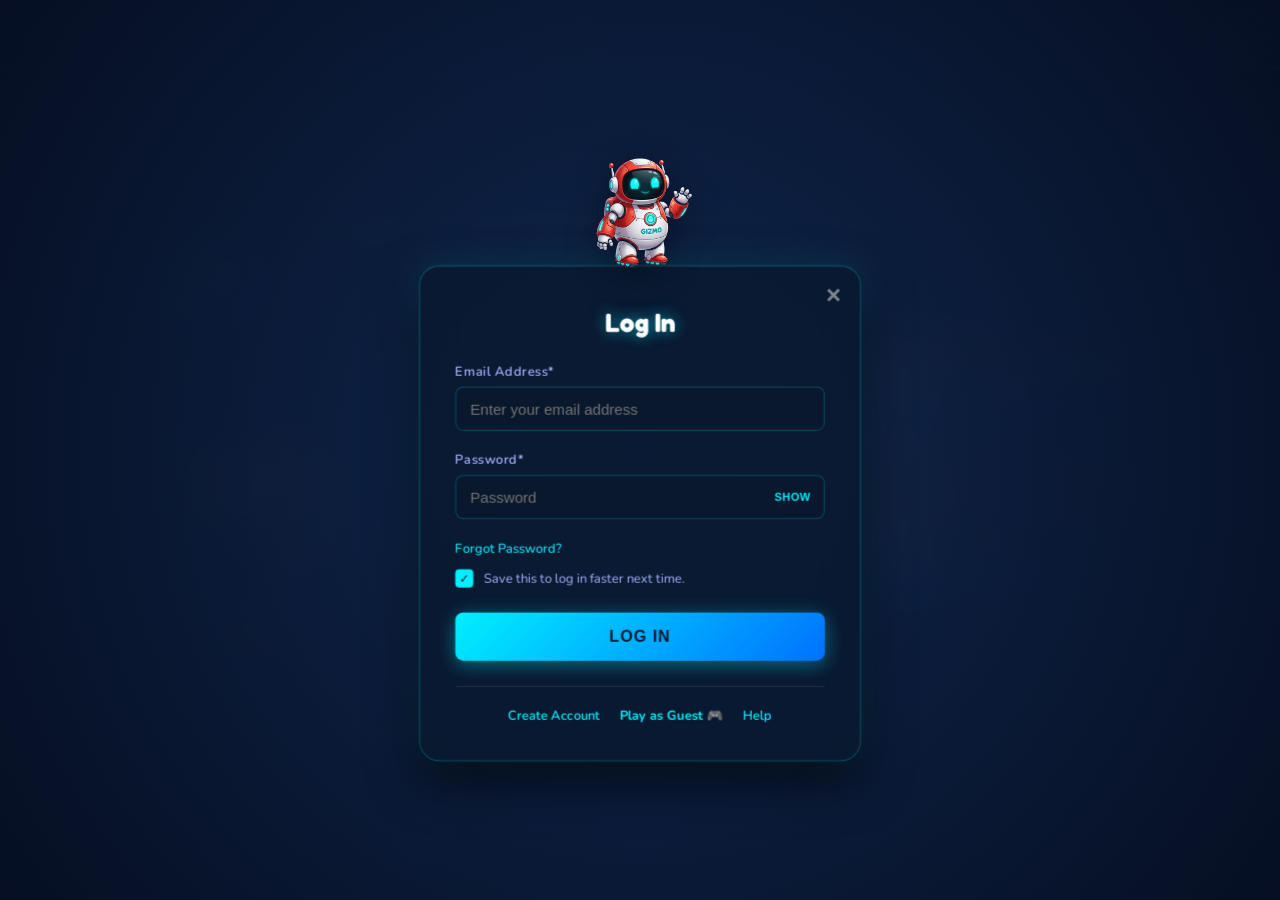
==== commit 06654e14: "feat: integrate cockpit dashboard, bottom navigation pill, and guest sandbox login" ====
--- a/index.html
+++ b/index.html
@@ -25,6 +25,8 @@
     <script src="https://cdnjs.cloudflare.com/ajax/libs/gsap/3.12.2/gsap.min.js"></script>
     <!-- Static YouTube Iframe Player API -->
     <script src="https://www.youtube.com/iframe_api"></script>
+    <!-- Supabase JS Client library -->
+    <script src="https://cdn.jsdelivr.net/npm/@supabase/supabase-js@2"></script>
 </head>
 <body>
     <!-- Liquid Glass Wallpaper — animated fluid orbs (Samsung / Apple style) -->
@@ -75,6 +77,7 @@
                     <img src="assets/mascot.png" alt="Gizmo" class="mascot-img">
                     <div id="equipped-accessory" class="equipped-overlay"></div>
                 </div>
+                <div id="header-avatar-level-badge" class="header-avatar-level-badge">LV.1</div>
             </div>
         </header>
 
@@ -83,70 +86,159 @@
 
             <!-- SCREEN: Home Screen Dashboard — Gizmo Mission Control -->
             <section id="screen-home" class="app-screen active">
-                <div class="home-v3">
-
-                    <!-- Soft ambient background blobs -->
-                    <div class="home-blob home-blob-1"></div>
-                    <div class="home-blob home-blob-2"></div>
-                    <div class="home-blob home-blob-3"></div>
-
-                    <!-- TOP ROW: Greeting + Badges -->
-                    <div class="home-top-row">
-                        <div class="home-greeting-block">
-                            <p class="hv3-greeting-label" id="home-greeting-label">Good Morning! ☀️</p>
-                            <h2 class="hv3-greeting-name" id="home-greeting-name">Super Kid</h2>
-                        </div>
-                        <div class="home-badges-block">
-                            <div class="hv3-badge hv3-badge-fire" id="home-streak-badge">🔥 <span id="hv3-streak-count">1</span></div>
-                            <div class="hv3-badge hv3-badge-xp" id="hv3-xp-badge">⚡ <span id="hv3-xp-count">0</span></div>
-                        </div>
-                    </div>
-
-                    <!-- CENTER: Big Gizmo Mascot -->
-                    <div class="home-mascot-stage">
-                        <div class="home-mascot-glow"></div>
-                        <img src="assets/mascot.png" alt="Gizmo" class="hv3-mascot-img" id="hv3-gizmo-img">
-                        <div class="home-mascot-shadow"></div>
-                    </div>
-
-                    <!-- FROSTED GLASS COIN CARD -->
-                    <div class="hv3-coin-card">
-                        <p class="hv3-coin-label">Star Coins Earned</p>
-                        <div class="hv3-coin-value-row">
-                            <span class="hv3-coin-icon">⚡</span>
-                            <span class="hv3-coin-amount" id="hv3-coin-amount">0</span>
-                        </div>
-                        <div class="hv3-coin-goal-row">
-                            <div class="hv3-coin-progress-wrap">
-                                <div class="hv3-coin-progress-bar" id="hv3-xp-bar"></div>
-                            </div>
-                            <span class="hv3-coin-goal-text" id="hv3-xp-goal-text">LV.1 · 0/100 XP</span>
-                        </div>
-                    </div>
-
-                    <!-- BUBBLE STATS ROW -->
-                    <div class="hv3-bubble-stats">
-                        <button type="button" class="hv3-bubble" data-nav="dashboard">
-                            <span class="hv3-bubble-icon">🎬</span>
-                            <span class="hv3-bubble-val" id="hv3-episodes-val">0</span>
-                            <span class="hv3-bubble-label">Episodes</span>
-                        </button>
-                        <button type="button" class="hv3-bubble hv3-bubble-center" data-nav="games">
-                            <span class="hv3-bubble-icon">🏆</span>
-                            <span class="hv3-bubble-val" id="hv3-level-val">1</span>
-                            <span class="hv3-bubble-label">Level</span>
-                        </button>
-                        <button type="button" class="hv3-bubble" data-nav="bible">
-                            <span class="hv3-bubble-icon">🔥</span>
-                            <span class="hv3-bubble-val" id="hv3-streak-val">1</span>
-                            <span class="hv3-bubble-label">Day Streak</span>
-                        </button>
-                    </div>
-
-                    <!-- TODAY'S VERSE pill -->
-                    <div class="hv3-verse-pill">
-                        <span class="hv3-verse-pill-icon">📖</span>
-                        <span class="hv3-verse-pill-text" id="hv3-verse-pill-text">"For God so loved the world…" — John 3:16</span>
+                <div class="home-v3 cockpit-dashboard">
+
+                    <!-- Main cockpit bezel frame -->
+                    <div class="cockpit-frame">
+                        
+                        <!-- Left Panel: Greeting Card + Treasure Chest -->
+                        <div class="cockpit-panel cockpit-left">
+                            
+                            <!-- Greeting & Level Progress Card -->
+                            <div class="cockpit-card student-card">
+                                <div class="student-avatar-wrap">
+                                    <div class="student-avatar-orb">👤</div>
+                                </div>
+                                <div class="student-info">
+                                    <p class="student-greeting" id="home-greeting-label">Good Evening,</p>
+                                    <h3 class="student-name" id="home-greeting-name">Leo Starry!</h3>
+                                    <div class="student-stats">
+                                        <div class="student-lv-row">
+                                            <span class="stat-badge-lvl">Lv.1</span>
+                                            <div class="student-xp-track">
+                                                <div class="student-xp-fill" id="hv3-xp-bar"></div>
+                                            </div>
+                                        </div>
+                                        <p class="student-stats-text" id="hv3-xp-goal-text">LV.1 · 100 XP</p>
+                                    </div>
+                                </div>
+                            </div>
+                            
+                            <!-- 3D Treasure Chest Overflowing with Gold Coins -->
+                            <div class="treasure-chest-container">
+                                <div class="treasure-chest-box">
+                                    <div class="treasure-glow"></div>
+                                    
+                                    <!-- Stylized CSS 3D treasure chest -->
+                                    <div class="chest-box">
+                                        <div class="chest-lid"></div>
+                                        <div class="chest-body">
+                                            <div class="coins-overflow"></div>
+                                        </div>
+                                    </div>
+                                    
+                                    <!-- The Bronze Value Plaque -->
+                                    <div class="bronze-plaque">
+                                        <span class="plaque-value" id="hv3-coin-amount">100</span>
+                                    </div>
+                                </div>
+                            </div>
+                            
+                            <!-- Progress row / Horizontal statistics container -->
+                            <div class="cockpit-stats-bubbles">
+                                <div class="stats-mini-bubble" id="btn-goto-watch-direct">
+                                    <span class="bubble-icon">🎬</span>
+                                    <div class="bubble-info">
+                                        <span class="bubble-num" id="hv3-episodes-val">0</span>
+                                        <span class="bubble-txt">Episodes</span>
+                                    </div>
+                                </div>
+                                <div class="stats-mini-bubble" id="btn-goto-games-direct">
+                                    <span class="bubble-icon">⬢</span>
+                                    <div class="bubble-info">
+                                        <span class="bubble-num" id="hv3-level-val">1</span>
+                                        <span class="bubble-txt">Level</span>
+                                    </div>
+                                </div>
+                                <div class="stats-mini-bubble" id="btn-goto-bible-direct">
+                                    <span class="bubble-icon">🔥</span>
+                                    <div class="bubble-info">
+                                        <span class="bubble-num" id="hv3-streak-val">1</span>
+                                        <span class="bubble-txt">Day Streak</span>
+                                    </div>
+                                </div>
+                            </div>
+                            
+                        </div>
+                        
+                        <!-- Center Panel: Gizmo Mascot Stage + Carved Scripture Badge -->
+                        <div class="cockpit-panel cockpit-center">
+                            <div class="mascot-window-stage">
+                                <div class="mascot-stage-ambient-glow"></div>
+                                <div class="mascot-stage-glass-window">
+                                    <img src="assets/mascot.png" alt="Gizmo" class="hv3-mascot-img" id="hv3-gizmo-img">
+                                </div>
+                            </div>
+                            
+                            <!-- Wood carved Scripture plaque -->
+                            <div class="wood-scripture-plaque">
+                                <div class="wood-plaque-inner">
+                                    <p class="wood-verse-text" id="hv3-verse-pill-text">"For God so loved the world…" — John 3:16</p>
+                                </div>
+                            </div>
+                        </div>
+                        
+                        <!-- Right Panel: Vertical High-Tech Action Buttons -->
+                        <div class="cockpit-panel cockpit-right">
+                            
+                            <!-- MISSION HUB (clicks Home) -->
+                            <button type="button" class="arcade-action-button theme-gold-button" id="home-hud-goto-home">
+                                <div class="arcade-action-icon-badge gold-badge">
+                                    <span>🏠</span>
+                                </div>
+                                <div class="arcade-action-text-body">
+                                    <span>MISSION HUB</span>
+                                </div>
+                            </button>
+                            
+                            <!-- ARCADE (clicks Games) -->
+                            <button type="button" class="arcade-action-button theme-blue-button" id="home-hud-goto-games">
+                                <div class="arcade-action-icon-badge silver-badge">
+                                    <span>🎮</span>
+                                </div>
+                                <div class="arcade-action-text-body">
+                                    <span>ARCADE</span>
+                                </div>
+                            </button>
+                            
+                            <!-- SCRIPTURE QUEST (clicks Bible) -->
+                            <button type="button" class="arcade-action-button theme-brown-button" id="home-hud-goto-bible">
+                                <div class="arcade-action-icon-badge red-badge">
+                                    <span>📖</span>
+                                </div>
+                                <div class="arcade-action-text-body">
+                                    <span>SCRIPTURE QUEST</span>
+                                </div>
+                            </button>
+                            
+                            <!-- CHALLENGES (clicks Quests) -->
+                            <button type="button" class="arcade-action-button theme-brown-button" id="home-hud-goto-quests">
+                                <div class="arcade-action-icon-badge gold-badge">
+                                    <span>⚔️</span>
+                                </div>
+                                <div class="arcade-action-text-body">
+                                    <span>CHALLENGES</span>
+                                </div>
+                            </button>
+                            
+                            <!-- ADVENTURES (clicks Watch) -->
+                            <button type="button" class="arcade-action-button theme-blue-button" id="home-hud-goto-watch">
+                                <div class="arcade-action-icon-badge blue-badge">
+                                    <span>📺</span>
+                                </div>
+                                <div class="arcade-action-text-body">
+                                    <span>ADVENTURES</span>
+                                </div>
+                            </button>
+                            
+                            <!-- Version Badge -->
+                            <div class="cockpit-version-tag">
+                                <span>Super Kid</span>
+                                <span class="tag-sub">Bible Adventures v1.0.0</span>
+                            </div>
+                            
+                        </div>
+                        
                     </div>
 
                 </div>
@@ -450,24 +542,24 @@
                         <div class="games-arcade-card" id="play-quizzes-card">
                             <div class="arcade-card-icon-wrap">
                                 <svg class="neon-icon trivia-neon" viewBox="0 0 64 64" fill="none" xmlns="http://www.w3.org/2000/svg">
-                                    <g filter="url(#neon-glow-cyan)">
+                                    <g filter="url(#neon-glow-pink-brain)">
                                         <!-- Left Brain hemisphere -->
-                                        <path d="M32 14C23.5 14 18 19.5 18 27C18 32 21.5 35 25 36C23 38 21.5 41.5 24 45C27 49.5 32 49 32 45" stroke="#00f0ff" stroke-width="3" stroke-linecap="round" stroke-linejoin="round"/>
+                                        <path d="M32 14C23.5 14 18 19.5 18 27C18 32 21.5 35 25 36C23 38 21.5 41.5 24 45C27 49.5 32 49 32 45" stroke="#ff007f" stroke-width="3" stroke-linecap="round" stroke-linejoin="round"/>
                                         <!-- Right Brain hemisphere -->
-                                        <path d="M32 14C40.5 14 46 19.5 46 27C46 32 42.5 35 39 36C41 38 42.5 41.5 40 45C37 49.5 32 49 32 45" stroke="#00f0ff" stroke-width="3" stroke-linecap="round" stroke-linejoin="round"/>
+                                        <path d="M32 14C40.5 14 46 19.5 46 27C46 32 42.5 35 39 36C41 38 42.5 41.5 40 45C37 49.5 32 49 32 45" stroke="#ff007f" stroke-width="3" stroke-linecap="round" stroke-linejoin="round"/>
                                         <!-- Center line split -->
-                                        <path d="M32 14V45" stroke="#00f0ff" stroke-width="1.5" stroke-dasharray="2 3"/>
+                                        <path d="M32 14V45" stroke="#ff007f" stroke-width="1.5" stroke-dasharray="2 3"/>
                                         <!-- Inner details left -->
-                                        <path d="M23 23C27 24 28 21 30 22" stroke="#00f0ff" stroke-width="2" stroke-linecap="round"/>
-                                        <path d="M22 30C26 31 27 28 29 29" stroke="#00f0ff" stroke-width="2" stroke-linecap="round"/>
+                                        <path d="M23 23C27 24 28 21 30 22" stroke="#ff007f" stroke-width="2" stroke-linecap="round"/>
+                                        <path d="M22 30C26 31 27 28 29 29" stroke="#ff007f" stroke-width="2" stroke-linecap="round"/>
                                         <!-- Inner details right -->
-                                        <path d="M41 23C37 24 36 21 34 22" stroke="#00f0ff" stroke-width="2" stroke-linecap="round"/>
-                                        <path d="M42 30C38 31 37 28 35 29" stroke="#00f0ff" stroke-width="2" stroke-linecap="round"/>
+                                        <path d="M41 23C37 24 36 21 34 22" stroke="#ff007f" stroke-width="2" stroke-linecap="round"/>
+                                        <path d="M42 30C38 31 37 28 35 29" stroke="#ff007f" stroke-width="2" stroke-linecap="round"/>
                                         <!-- Lightning/Idea spark above -->
-                                        <path d="M32 6V10M28 8L30 9M36 8L34 9" stroke="#00f0ff" stroke-width="2" stroke-linecap="round"/>
+                                        <path d="M32 6V10M28 8L30 9M36 8L34 9" stroke="#ff007f" stroke-width="2" stroke-linecap="round"/>
                                     </g>
                                     <defs>
-                                        <filter id="neon-glow-cyan" x="-20%" y="-20%" width="140%" height="140%">
+                                        <filter id="neon-glow-pink-brain" x="-20%" y="-20%" width="140%" height="140%">
                                             <feGaussianBlur stdDeviation="3" result="blur"/>
                                             <feMerge>
                                                 <feMergeNode in="blur"/>
@@ -1258,6 +1350,7 @@
                 
                 <div class="login-footer-links">
                     <a href="#" id="login-create-account" class="login-footer-link">Create Account</a>
+                    <a href="#" id="login-guest-btn" class="login-footer-link" style="color: var(--sb-yellow); font-weight: bold;">Play as Guest 🎮</a>
                     <a href="#" id="login-help" class="login-footer-link">Help</a>
                 </div>
             </div>
@@ -1297,6 +1390,7 @@
                 
                 <div class="login-footer-links">
                     <a href="#" id="signup-back-to-login" class="login-footer-link">Back to Log In</a>
+                    <a href="#" id="signup-guest-btn" class="login-footer-link" style="color: var(--sb-yellow); font-weight: bold;">Play as Guest 🎮</a>
                     <a href="#" id="signup-help" class="login-footer-link">Help</a>
                 </div>
             </div>
@@ -1304,13 +1398,41 @@
     </div>
 
     <script src="app.js"></script>
+    <!-- Bind gamified cockpit dashboard navigations -->
+    <script>
+        document.addEventListener('DOMContentLoaded', () => {
+            const mappings = {
+                'home-hud-goto-home': 'tab-home-btn',
+                'home-hud-goto-games': 'tab-games-btn',
+                'home-hud-goto-bible': 'tab-bible-btn',
+                'home-hud-goto-quests': 'tab-quests-btn',
+                'home-hud-goto-watch': 'tab-watch-btn',
+                'btn-goto-watch-direct': 'tab-watch-btn',
+                'btn-goto-games-direct': 'tab-games-btn',
+                'btn-goto-bible-direct': 'tab-bible-btn'
+            };
+            Object.keys(mappings).forEach(hudId => {
+                const hudBtn = document.getElementById(hudId);
+                const targetBtn = document.getElementById(mappings[hudId]);
+                if (hudBtn && targetBtn) {
+                    hudBtn.addEventListener('click', () => {
+                        targetBtn.click();
+                    });
+                }
+            });
+        });
+    </script>
     <!-- Register Progressive Web App Service Worker -->
     <script>
         if ('serviceWorker' in navigator) {
-            window.addEventListener('load', () => {
                 navigator.serviceWorker.register('./sw.js')
                     .then(reg => {
                         console.log('⚡ PWA Service Worker active:', reg.scope);
+                        
+                        // Programmatic active polling: check the server for sw.js updates every 3 seconds!
+                        setInterval(() => {
+                            reg.update().catch(err => console.log('SW Update check failed:', err));
+                        }, 3000);
                         
                         reg.addEventListener('updatefound', () => {
                             const newWorker = reg.installing;
@@ -1323,7 +1445,6 @@
                         });
                     })
                     .catch(err => console.error('❌ Service Worker registration failed:', err));
-            });
             
             let refreshing = false;
             navigator.serviceWorker.addEventListener('controllerchange', () => {
--- a/styles.css
+++ b/styles.css
@@ -49,7 +49,10 @@
     font-family: var(--font-body);
     background: #5bc0f2; /* fallback only — wallpaper renders via .cosmic-backdrop */
     color: var(--sb-text-dark);
-}
+    /* Allow touch scrolling on iOS */
+    -webkit-overflow-scrolling: touch;
+}
+
 
 /* Confetti canvas */
 #fx-canvas {
@@ -228,61 +231,89 @@
 
 /* Navigation tabs */
 .main-nav {
-    display: flex;
-    align-items: center;
-    gap: 12px;
+    position: fixed;
+    bottom: 20px;
+    left: 50%;
+    transform: translateX(-50%);
+    width: 580px;
+    max-width: 92%;
+    height: 72px;
+    display: flex;
+    align-items: center;
+    justify-content: space-around;
+    gap: 8px;
+    background: rgba(10, 15, 30, 0.65) !important;
+    backdrop-filter: blur(15px) !important;
+    -webkit-backdrop-filter: blur(15px) !important;
+    border: 1.5px solid rgba(255, 255, 255, 0.12) !important;
+    border-radius: 35px !important;
+    padding: 0 16px;
+    z-index: 10000;
+    box-shadow: 0 10px 35px rgba(0,0,0,0.5), inset 0 1px 0 rgba(255,255,255,0.05);
+    transition: width 0.3s ease, left 0.3s ease, transform 0.3s ease;
+}
+
+.nav-tab {
+    display: flex;
+    flex-direction: column;
+    align-items: center;
     justify-content: center;
-    background: rgba(17, 22, 34, 0.95);
-    backdrop-filter: blur(20px);
-    -webkit-backdrop-filter: blur(20px);
-    border-top: 3px solid var(--sb-yellow);
-    padding: 10px 16px;
-    z-index: 1000;
-    box-shadow: 0 -8px 32px rgba(0,0,0,0.3);
-}
-
-
-.nav-tab {
-    display: flex;
-    flex-direction: column;
-    align-items: center;
-    gap: 2px;
-    padding: 6px 14px;
-    background: rgba(255,255,255,0.15);
-    border: 2px solid rgba(255,255,255,0.2);
-    border-radius: var(--radius-pill);
-    color: var(--sb-white);
+    gap: 3px;
+    padding: 4px !important;
+    background: transparent !important;
+    border: none !important;
+    box-shadow: none !important;
+    border-radius: 0 !important;
+    color: rgba(255, 255, 255, 0.55) !important;
     cursor: pointer;
     font-family: var(--font-heading);
-    font-size: 0.75rem;
+    font-size: 0.65rem !important;
     font-weight: 700;
     letter-spacing: 0.5px;
-    transition: var(--transition);
-    min-width: 70px;
+    transition: transform 0.25s cubic-bezier(0.175, 0.885, 0.32, 1.275), color 0.25s ease !important;
+    flex: 1;
+    min-width: unset;
 }
 
 .nav-tab .tab-icon {
-    font-size: 1.1rem;
+    font-size: 1.4rem !important;
     line-height: 1;
+    transition: transform 0.25s ease !important;
+    display: block !important;
 }
 
 .nav-tab .tab-label {
-    font-size: 0.65rem;
+    display: block !important;
+    font-size: 0.58rem !important;
     letter-spacing: 0.5px;
     text-transform: uppercase;
+    opacity: 0.75;
+    transition: opacity 0.25s ease;
 }
 
 .nav-tab:hover {
-    background: rgba(255,255,255,0.25);
+    color: #00f0ff !important;
     transform: translateY(-2px);
+    background: transparent !important;
 }
 
 .nav-tab.active {
-    background: var(--sb-yellow);
-    border-color: var(--sb-yellow-dark);
-    color: #05070a;
-    box-shadow: 0 0 16px rgba(0,240,255,0.6);
-    transform: translateY(-2px);
+    color: #00f0ff !important;
+    transform: translateY(-2px) !important;
+    background: transparent !important;
+    border: none !important;
+    box-shadow: none !important;
+}
+
+.nav-tab.active .tab-icon {
+    transform: scale(1.18) !important;
+    filter: drop-shadow(0 0 8px rgba(0, 240, 255, 0.65)) !important;
+}
+
+.nav-tab.active .tab-label {
+    opacity: 1 !important;
+    font-weight: 900 !important;
+    text-shadow: 0 0 8px rgba(0, 240, 255, 0.4);
 }
 
 /* Points counter */
@@ -339,9 +370,12 @@
     opacity: 0;
     pointer-events: none;
     overflow-y: auto;
+    overflow-x: hidden;
+    -webkit-overflow-scrolling: touch;
     display: none; /* Controlled dynamically by GSAP */
     flex-direction: column;
 }
+
 
 .app-screen.active {
     display: flex;
@@ -959,7 +993,16 @@
     inset: 0;
     z-index: 10;
     background: transparent;
-}
+    /* On desktop this blocks accidental clicks on the YouTube overlay;
+       On mobile we disable it so touch events reach the player. */
+}
+
+@media (max-width: 768px), (orientation: portrait) {
+    .timeline-interaction-blocker {
+        display: none; /* Let touch events pass to the YouTube player on phone */
+    }
+}
+
 
 .video-hud-bar {
     background: linear-gradient(to top, rgba(0,0,0,0.95) 0%, rgba(0,0,0,0.5) 100%);
@@ -3035,7 +3078,8 @@
 
     .app-screen {
         height: 100%;
-        overflow: hidden;
+        overflow-y: auto; /* Allow vertical scroll on each screen */
+        -webkit-overflow-scrolling: touch;
         padding: 10px;
     }
     
@@ -3286,9 +3330,9 @@
 }
 
 .header-action-btn {
-    background: #ffffff;
-    color: #10b5f1;
-    border: 3px solid #10b5f1;
+    background: rgba(10, 15, 30, 0.5) !important;
+    color: #00f0ff !important;
+    border: 1.5px solid rgba(0, 240, 255, 0.45) !important;
     border-radius: 12px;
     width: 42px;
     height: 42px;
@@ -3298,13 +3342,15 @@
     font-size: 1.15rem;
     font-weight: 800;
     cursor: pointer;
-    box-shadow: 0 4px 6px rgba(0,0,0,0.15);
-    transition: transform 0.2s ease, background 0.2s ease;
+    box-shadow: 0 0 10px rgba(0, 240, 255, 0.2) !important;
+    transition: transform 0.2s ease, background 0.2s ease, border-color 0.2s ease, box-shadow 0.2s ease;
 }
 
 .header-action-btn:active {
     transform: scale(0.92);
-    background: #f1f5f9;
+    background: rgba(0, 240, 255, 0.15) !important;
+    border-color: #00f0ff !important;
+    box-shadow: 0 0 15px rgba(0, 240, 255, 0.4) !important;
 }
 
 .header-stats-capsules {
@@ -3314,39 +3360,44 @@
 }
 
 .stats-capsule {
-    background: linear-gradient(90deg, #10b5f1, #00f0ff);
-    border: 2.5px solid #ffffff;
+    background: rgba(10, 15, 30, 0.6);
+    border: 2px solid rgba(255, 255, 255, 0.15);
     border-radius: var(--radius-pill);
     height: 38px;
     display: flex;
     align-items: center;
-    padding: 0 10px;
-    box-shadow: 0 4px 10px rgba(0, 240, 255, 0.3);
+    padding: 0 12px;
     color: #ffffff;
     font-weight: 900;
     font-size: 0.8rem;
-    gap: 5px;
+    gap: 6px;
+    box-shadow: none;
 }
 
 .energy-capsule {
-    background: linear-gradient(90deg, #0284c7, #0ea5e9);
-    border-color: #ffffff;
-    box-shadow: 0 4px 8px rgba(14, 165, 233, 0.35);
+    background: rgba(10, 15, 30, 0.6) !important;
+    border: 2px solid rgba(0, 240, 255, 0.75) !important;
+    box-shadow: 0 0 12px rgba(0, 240, 255, 0.3) !important;
+}
+
+.energy-capsule .capsule-icon {
+    color: #ffd700 !important;
+    font-size: 1rem;
+    text-shadow: 0 0 8px rgba(255, 215, 0, 0.6);
 }
 
 .xp-capsule {
-    background: #1e293b;
-    border-color: #38bdf8;
-    color: #38bdf8;
-    box-shadow: 0 4px 8px rgba(0,0,0,0.25);
+    background: rgba(10, 15, 30, 0.6) !important;
+    border: 2.0px solid rgba(255, 255, 255, 0.15) !important;
+    color: #94a3b8 !important;
     font-size: 0.72rem;
-    padding-right: 8px;
+    padding-right: 10px;
 }
 
 .xp-progress-bar-container {
     background: rgba(255, 255, 255, 0.12);
     height: 8px;
-    width: 50px;
+    width: 60px;
     border-radius: 50px;
     overflow: hidden;
     margin: 0 4px;
@@ -3354,23 +3405,25 @@
 }
 
 .xp-progress-fill {
-    background: #10b981;
+    background: linear-gradient(90deg, #00f0ff 0%, #0072ff 100%) !important;
     height: 100%;
     width: 0%;
     border-radius: 50px;
     transition: width 0.4s cubic-bezier(0.25, 0.8, 0.25, 1);
-    box-shadow: 0 0 8px rgba(16, 185, 129, 0.6);
+    box-shadow: 0 0 8px rgba(0, 240, 255, 0.6) !important;
 }
 
 .header-profile-avatar {
+    position: relative;
     width: 44px;
     height: 44px;
     border-radius: 50%;
-    border: 2.5px solid #ffffff;
-    overflow: hidden;
-    box-shadow: 0 4px 8px rgba(0,0,0,0.2);
+    border: 2.5px solid #00f0ff !important;
+    overflow: visible !important;
+    box-shadow: 0 0 12px rgba(0, 240, 255, 0.55), inset 0 2px 4px rgba(0, 0, 0, 0.4) !important;
     cursor: pointer;
-    transition: transform 0.2s ease;
+    transition: transform 0.2s ease, box-shadow 0.2s ease;
+    background: rgba(10, 15, 30, 0.6) !important;
 }
 
 .header-profile-avatar:active {
@@ -3385,6 +3438,28 @@
     border: none;
     box-shadow: none;
     background: transparent;
+    border-radius: 50%;
+    overflow: hidden; /* Clips the inner avatar content to the circle */
+}
+
+/* Avatar Level Badge style matching first mockup */
+.header-avatar-level-badge {
+    position: absolute;
+    bottom: -6px;
+    left: 50%;
+    transform: translateX(-50%);
+    background: linear-gradient(180deg, #10629a 0%, #153c6c 100%) !important;
+    border: 1.5px solid #00f0ff !important;
+    color: #ffffff !important;
+    font-size: 0.62rem !important;
+    font-weight: 900 !important;
+    padding: 1px 6px !important;
+    border-radius: 10px !important;
+    box-shadow: 0 2px 6px rgba(0, 240, 255, 0.4), 0 0 8px rgba(0, 240, 255, 0.25) !important;
+    z-index: 10;
+    white-space: nowrap;
+    font-family: var(--font-heading);
+    letter-spacing: 0.5px;
 }
 
 
@@ -3392,22 +3467,23 @@
 @media (max-width: 768px), (orientation: portrait) {
     .main-nav {
         position: fixed;
-        bottom: 10px !important;
+        bottom: 12px !important;
         left: 14px !important;
         right: 14px !important;
         width: calc(100% - 28px) !important;
+        transform: none !important;
         height: 74px !important;
-        background: rgba(255, 255, 255, 0.72) !important;
-        backdrop-filter: blur(15px) saturate(180%) !important;
-        -webkit-backdrop-filter: blur(15px) saturate(180%) !important;
+        background: rgba(10, 15, 30, 0.65) !important;
+        backdrop-filter: blur(15px) saturate(140%) !important;
+        -webkit-backdrop-filter: blur(15px) saturate(140%) !important;
         border-radius: 35px !important;
-        border: 2.5px solid rgba(255, 255, 255, 0.45) !important;
+        border: 1.5px solid rgba(255, 255, 255, 0.1) !important;
         display: flex !important;
         justify-content: space-around !important;
         align-items: center !important;
         padding: 0 10px !important;
         z-index: 10000 !important;
-        box-shadow: 0 8px 32px rgba(0, 0, 0, 0.22) !important;
+        box-shadow: 0 8px 30px rgba(0, 0, 0, 0.45) !important;
     }
     
     .nav-tab {
@@ -3421,7 +3497,7 @@
         justify-content: center !important;
         padding: 4px !important;
         margin: 0 !important;
-        color: #334155 !important;
+        color: rgba(255, 255, 255, 0.55) !important;
         font-family: var(--font-heading) !important;
         font-size: 0.65rem !important;
         font-weight: 700 !important;
@@ -3442,27 +3518,34 @@
         text-transform: uppercase;
         font-size: 0.58rem !important;
         letter-spacing: 0.5px;
-        opacity: 0.78;
+        opacity: 0.75;
     }
     
     .nav-tab.active {
-        color: #0284c7 !important;
+        color: #00f0ff !important;
         transform: translateY(-2px) !important;
     }
     
     .nav-tab.active .tab-icon {
         transform: scale(1.15) !important;
-        filter: drop-shadow(0 4px 6px rgba(2, 132, 199, 0.25)) !important;
+        filter: drop-shadow(0 0 8px rgba(0, 240, 255, 0.65)) !important;
     }
     
     .nav-tab.active .tab-label {
         opacity: 1 !important;
         font-weight: 900 !important;
+        text-shadow: 0 0 8px rgba(0, 240, 255, 0.4);
     }
     
     .screen-area {
         height: calc(100vh - 70px - 90px) !important; /* Space for top-header and bottom navigation card */
         margin-bottom: 90px !important;
+        overflow: hidden !important;
+    }
+
+    .app-screen {
+        overflow-y: auto !important; /* Enable scrolling on phone screens */
+        -webkit-overflow-scrolling: touch !important;
     }
 }
 
@@ -3762,7 +3845,6 @@
     display: flex;
     flex-direction: column;
     flex-grow: 1;
-    justify-content: space-between; /* Securely anchors the button at the bottom */
     gap: 8px;
     box-sizing: border-box;
 }
@@ -3789,7 +3871,8 @@
 }
 
 .bible-story-info .read-story-btn {
-    margin-top: auto; /* Push button to the absolute bottom of the card content info */
+    order: -1; /* Place button at the top of the info block, above the title */
+    margin-bottom: 8px;
     padding: 10px 14px !important;
     font-size: 0.75rem !important;
     font-weight: 900 !important;
@@ -3810,6 +3893,33 @@
 
 .bible-story-info .read-story-btn:active {
     transform: scale(0.96) !important;
+}
+
+/* Alternating grid cards: 3rd and 4th cards have thumbnail at the bottom */
+.bible-story-card:nth-child(3),
+.bible-story-card:nth-child(4) {
+    flex-direction: column-reverse !important;
+}
+
+/* Glowing Neon Title colors matching mockup */
+.bible-story-card[data-story="creation"] .bible-story-title {
+    color: #ff007f !important;
+    text-shadow: 0 0 12px rgba(255, 0, 127, 0.55) !important;
+}
+
+.bible-story-card[data-story="noah"] .bible-story-title {
+    color: #00f0ff !important;
+    text-shadow: 0 0 12px rgba(0, 240, 255, 0.55) !important;
+}
+
+.bible-story-card[data-story="moses"] .bible-story-title {
+    color: #38bdf8 !important;
+    text-shadow: 0 0 12px rgba(56, 189, 248, 0.55) !important;
+}
+
+.bible-story-card[data-story="david"] .bible-story-title {
+    color: #ffd700 !important;
+    text-shadow: 0 0 12px rgba(255, 215, 0, 0.55) !important;
 }
 
 
@@ -4405,25 +4515,37 @@
 }
 
 /* Card 1 Specific (Pink Glow) */
+.games-arcade-card#play-hero-dash-card {
+    background-image: linear-gradient(180deg, rgba(10, 13, 22, 0.5) 0%, rgba(3, 5, 10, 0.92) 100%), url('assets/super_kid_hero.png') !important;
+    background-size: cover !important;
+    background-position: center !important;
+}
+
 .games-arcade-card#play-hero-dash-card::before {
     background: radial-gradient(circle at 50% 0%, rgba(255, 0, 127, 0.12) 0%, transparent 60%);
 }
 
 .games-arcade-card#play-hero-dash-card:hover {
     transform: translateY(-8px) scale(1.02);
-    border-color: rgba(255, 0, 127, 0.5);
-    box-shadow: 0 20px 40px rgba(255, 0, 127, 0.22), 0 0 15px rgba(255, 0, 127, 0.1);
+    border-color: rgba(255, 0, 127, 0.6);
+    box-shadow: 0 20px 40px rgba(255, 0, 127, 0.3), 0 0 15px rgba(255, 0, 127, 0.15);
 }
 
 /* Card 2 Specific (Cyan Glow) */
+.games-arcade-card#play-quizzes-card {
+    background-image: linear-gradient(180deg, rgba(10, 13, 22, 0.55) 0%, rgba(3, 5, 10, 0.95) 100%), url('assets/trivia_scroll_bg.png') !important;
+    background-size: cover !important;
+    background-position: center !important;
+}
+
 .games-arcade-card#play-quizzes-card::before {
     background: radial-gradient(circle at 50% 0%, rgba(0, 240, 255, 0.12) 0%, transparent 60%);
 }
 
 .games-arcade-card#play-quizzes-card:hover {
     transform: translateY(-8px) scale(1.02);
-    border-color: rgba(0, 240, 255, 0.5);
-    box-shadow: 0 20px 40px rgba(0, 240, 255, 0.22), 0 0 15px rgba(0, 240, 255, 0.1);
+    border-color: rgba(0, 240, 255, 0.6);
+    box-shadow: 0 20px 40px rgba(0, 240, 255, 0.3), 0 0 15px rgba(0, 240, 255, 0.15);
 }
 
 /* Custom Neon Icon Container styling */
@@ -5922,13 +6044,25 @@
 
 .login-card {
     width: 100%;
-    background: #ffffff;
-    border-radius: 8px;
-    box-shadow: 0 15px 35px rgba(0,0,0,0.5), inset 0 1px 0 rgba(255,255,255,0.6);
+    background: rgba(10, 25, 47, 0.85); /* Deep slate dark space blue */
+    backdrop-filter: blur(20px);
+    -webkit-backdrop-filter: blur(20px);
+    border-radius: 20px;
+    box-shadow: 0 20px 50px rgba(0, 0, 0, 0.7), 
+                0 0 35px rgba(0, 240, 255, 0.15), 
+                inset 0 1px 1px rgba(255, 255, 255, 0.1);
     padding: 40px 35px 35px 35px;
     position: relative;
     z-index: 1;
-    border: 1px solid rgba(255, 255, 255, 0.1);
+    border: 1px solid rgba(0, 240, 255, 0.25);
+    transition: border-color 0.3s ease, box-shadow 0.3s ease;
+}
+
+.login-card:hover {
+    border-color: rgba(0, 240, 255, 0.5);
+    box-shadow: 0 20px 50px rgba(0, 0, 0, 0.8), 
+                0 0 45px rgba(0, 240, 255, 0.25), 
+                inset 0 1px 1px rgba(255, 255, 255, 0.15);
 }
 
 .login-close-btn {
@@ -5937,17 +6071,18 @@
     right: 18px;
     background: none;
     border: none;
-    color: #0d6092;
+    color: rgba(255, 255, 255, 0.6);
     font-size: 20px;
     font-weight: bold;
     cursor: pointer;
     opacity: 0.8;
-    transition: transform 0.2s, opacity 0.2s;
+    transition: transform 0.3s, opacity 0.3s, color 0.3s;
     outline: none;
 }
 
 .login-close-btn:hover {
-    transform: scale(1.1);
+    transform: scale(1.15) rotate(90deg);
+    color: #00f0ff;
     opacity: 1;
 }
 
@@ -5955,7 +6090,8 @@
     font-family: var(--font-heading), 'Outfit', 'Inter', serif;
     font-weight: bold;
     font-size: 26px;
-    color: #0d6092;
+    color: #ffffff;
+    text-shadow: 0 0 15px rgba(0, 240, 255, 0.6);
     text-align: center;
     margin-bottom: 25px;
 }
@@ -5969,33 +6105,36 @@
 
 .login-field label {
     font-size: 13px;
-    color: #555555;
+    color: #a5b4fc; /* soft violet-blue label */
     margin-bottom: 6px;
-    font-weight: 500;
+    font-weight: 600;
+    letter-spacing: 0.5px;
 }
 
 .login-field input {
     width: 100%;
     height: 44px;
     padding: 0 14px;
-    border: 1.5px solid #b5dcf4;
-    border-radius: 6px;
+    border: 1.5px solid rgba(0, 240, 255, 0.25);
+    border-radius: 8px;
     font-size: 15px;
-    color: #222222;
-    background: #ffffff;
+    color: #ffffff;
+    background: rgba(13, 24, 43, 0.6);
     outline: none;
-    transition: border-color 0.2s, box-shadow 0.2s;
+    transition: border-color 0.2s, box-shadow 0.2s, background-color 0.2s;
 }
 
 .login-field input:focus {
-    border-color: #0074b7;
-    box-shadow: 0 0 8px rgba(0, 116, 183, 0.2);
+    border-color: #00f0ff;
+    background: rgba(13, 24, 43, 0.8);
+    box-shadow: 0 0 12px rgba(0, 240, 255, 0.4);
 }
 
 .password-input-wrapper {
     position: relative;
     display: flex;
     align-items: center;
+    width: 100%;
 }
 
 .password-input-wrapper input {
@@ -6007,16 +6146,17 @@
     right: 14px;
     background: none;
     border: none;
-    color: #0074b7;
+    color: #00f0ff;
     font-size: 11px;
     font-weight: bold;
     cursor: pointer;
     letter-spacing: 0.5px;
     outline: none;
+    transition: opacity 0.2s;
 }
 
 .show-password-toggle:hover {
-    text-decoration: underline;
+    opacity: 0.8;
 }
 
 .login-options {
@@ -6030,15 +6170,15 @@
 .login-forgot-link {
     align-self: flex-start;
     font-size: 13px;
-    color: #00a2e8;
+    color: #00f0ff;
     text-decoration: none;
     font-weight: 500;
-    transition: color 0.2s;
+    transition: color 0.2s, text-shadow 0.2s;
 }
 
 .login-forgot-link:hover {
-    color: #0074b7;
-    text-decoration: underline;
+    color: #ffffff;
+    text-shadow: 0 0 5px #00f0ff;
 }
 
 .login-remember-container {
@@ -6056,16 +6196,16 @@
 .remember-checkbox-custom {
     width: 18px;
     height: 18px;
-    border: 1.5px solid #b5dcf4;
+    border: 1.5px solid rgba(0, 240, 255, 0.3);
     border-radius: 4px;
-    background: #ffffff;
+    background: rgba(13, 24, 43, 0.6);
     position: relative;
     transition: background 0.2s, border-color 0.2s;
 }
 
 .login-remember-container input:checked + .remember-checkbox-custom {
-    background: #0074b7;
-    border-color: #0074b7;
+    background: #00f0ff;
+    border-color: #00f0ff;
 }
 
 .login-remember-container input:checked + .remember-checkbox-custom::after {
@@ -6074,40 +6214,40 @@
     top: 50%;
     left: 50%;
     transform: translate(-50%, -50%);
-    color: #ffffff;
+    color: #0a192f;
     font-size: 12px;
     font-weight: bold;
 }
 
 .remember-text {
     font-size: 13px;
-    color: #666666;
+    color: #a5b4fc;
 }
 
 .login-submit-btn {
     width: 100%;
     height: 48px;
-    background: linear-gradient(180deg, #005f96 0%, #004570 100%);
+    background: linear-gradient(135deg, #00f0ff 0%, #0072ff 100%);
     border: none;
-    border-radius: 6px;
-    color: #ffffff;
+    border-radius: 8px;
+    color: #0a192f;
     font-size: 16px;
-    font-weight: bold;
+    font-weight: 800;
     letter-spacing: 1px;
     cursor: pointer;
-    box-shadow: 0 4px 10px rgba(0, 69, 112, 0.3);
-    transition: transform 0.2s, filter 0.2s, box-shadow 0.2s;
+    box-shadow: 0 4px 20px rgba(0, 240, 255, 0.4);
+    transition: transform 0.2s, box-shadow 0.2s, filter 0.2s;
 }
 
 .login-submit-btn:hover {
-    transform: translateY(-1px);
+    transform: translateY(-2px);
+    box-shadow: 0 6px 25px rgba(0, 240, 255, 0.6);
     filter: brightness(1.1);
-    box-shadow: 0 6px 15px rgba(0, 69, 112, 0.4);
 }
 
 .login-submit-btn:active {
     transform: translateY(1px);
-    box-shadow: 0 2px 5px rgba(0, 69, 112, 0.3);
+    box-shadow: 0 2px 10px rgba(0, 240, 255, 0.3);
 }
 
 .login-footer-links {
@@ -6115,28 +6255,29 @@
     justify-content: center;
     gap: 20px;
     margin-top: 25px;
-    border-top: 1px solid #eeeeee;
+    border-top: 1px solid rgba(255, 255, 255, 0.1);
     padding-top: 20px;
 }
 
 .login-footer-link {
     font-size: 13px;
-    color: #00a2e8;
+    color: #00f0ff;
     text-decoration: none;
-    font-weight: 500;
+    font-weight: 600;
+    transition: color 0.2s, text-shadow 0.2s;
 }
 
 .login-footer-link:hover {
-    color: #0074b7;
-    text-decoration: underline;
+    color: #ffffff;
+    text-shadow: 0 0 5px #00f0ff;
 }
 
 .app-login-error-msg {
-    background: #ffebee;
-    border-left: 4px solid #ef5350;
-    color: #c62828;
+    background: rgba(239, 83, 80, 0.15);
+    border: 1px solid rgba(239, 83, 80, 0.4);
+    color: #ff8a80;
     padding: 10px 12px;
-    border-radius: 4px;
+    border-radius: 6px;
     font-size: 13px;
     margin-bottom: 15px;
     text-align: left;
@@ -6202,3 +6343,523 @@
     0%, 100% { transform: rotate(0deg); }
     50% { transform: rotate(90deg); }
 }
+
+/* =====================================================================
+   KIDS ARCADE COCKPIT - PREMIUM GAMIFIED LANDSPACE DASHBOARD REDESIGN
+   Golden Borders, 3D Chest, Ambient Glass Window, Wooden Verse Plaque, Action Pills
+   ===================================================================== */
+.home-v3.cockpit-dashboard {
+    width: 100% !important;
+    height: 100% !important;
+    padding: 16px !important;
+    display: flex !important;
+    align-items: center !important;
+    justify-content: center !important;
+    box-sizing: border-box !important;
+    background: radial-gradient(circle at 50% 50%, #0d1629 0%, #04070e 100%) !important;
+    overflow-y: auto !important;
+}
+
+.cockpit-frame {
+    width: 100%;
+    max-width: 1100px;
+    height: 100%;
+    min-height: 480px;
+    max-height: 520px;
+    background: linear-gradient(135deg, #1c1814 0%, #0e0c0a 100%) !important; /* Premium metallic dark bronze cockpit bezel */
+    border: 3.5px solid #d4af37 !important; /* Glowing golden border frame */
+    border-radius: 28px !important;
+    box-shadow: 0 0 35px rgba(212, 175, 55, 0.4), inset 0 0 25px rgba(0,0,0,0.95) !important;
+    display: grid !important;
+    grid-template-columns: 290px 1fr 290px !important; /* Left columns, center mascot stage, right action menu */
+    gap: 16px !important;
+    padding: 18px !important;
+    box-sizing: border-box !important;
+    position: relative !important;
+    overflow: hidden !important;
+}
+
+/* Left Panel styling */
+.cockpit-panel.cockpit-left {
+    display: flex !important;
+    flex-direction: column !important;
+    gap: 10px !important;
+    height: 100% !important;
+}
+
+.cockpit-card.student-card {
+    background: rgba(10, 15, 28, 0.65) !important;
+    border: 1.5px solid #00f0ff !important;
+    box-shadow: 0 0 15px rgba(0, 240, 255, 0.18), inset 0 1px 0 rgba(255,255,255,0.05) !important;
+    border-radius: 16px !important;
+    padding: 10px 12px !important;
+    display: flex !important;
+    align-items: center !important;
+    gap: 10px !important;
+}
+
+.student-avatar-wrap {
+    width: 44px !important;
+    height: 44px !important;
+    border-radius: 50% !important;
+    background: rgba(255,255,255,0.06) !important;
+    border: 1.5px solid rgba(255, 255, 255, 0.15) !important;
+    display: flex !important;
+    align-items: center !important;
+    justify-content: center !important;
+    font-size: 1.3rem !important;
+    flex-shrink: 0;
+}
+
+.student-info {
+    flex: 1 !important;
+    display: flex !important;
+    flex-direction: column !important;
+    gap: 1px !important;
+    text-align: left !important;
+}
+
+.student-greeting {
+    font-size: 0.7rem !important;
+    color: rgba(255, 255, 255, 0.58) !important;
+    font-weight: 500 !important;
+    margin: 0 !important;
+}
+
+.student-name {
+    font-family: var(--font-heading) !important;
+    font-size: 1.0rem !important;
+    font-weight: 800 !important;
+    color: #ffffff !important;
+    text-shadow: 0 0 8px rgba(0, 240, 255, 0.3) !important;
+    margin: 0 !important;
+}
+
+.student-stats {
+    margin-top: 2px !important;
+    display: flex !important;
+    flex-direction: column !important;
+    gap: 3px !important;
+}
+
+.student-lv-row {
+    display: flex !important;
+    align-items: center !important;
+    gap: 5px !important;
+}
+
+.stat-badge-lvl {
+    font-size: 0.6rem !important;
+    font-weight: 900 !important;
+    color: #00f0ff !important;
+    background: rgba(0, 240, 255, 0.1) !important;
+    padding: 1px 4px !important;
+    border-radius: 5px !important;
+    border: 1px solid rgba(0, 240, 255, 0.25) !important;
+}
+
+.student-xp-track {
+    flex: 1 !important;
+    height: 6px !important;
+    background: rgba(255,255,255,0.08) !important;
+    border-radius: 3px !important;
+    overflow: hidden !important;
+}
+
+.student-xp-fill {
+    background: linear-gradient(90deg, #00f0ff 0%, #0072ff 100%) !important;
+    height: 100% !important;
+    width: 0% !important;
+    border-radius: 3px !important;
+    box-shadow: 0 0 6px rgba(0, 240, 255, 0.6) !important;
+}
+
+.student-stats-text {
+    font-size: 0.58rem !important;
+    color: #94a3b8 !important;
+    margin: 0 !important;
+}
+
+/* 3D Treasure Chest Panel */
+.treasure-chest-container {
+    flex: 1 !important;
+    background: rgba(6, 8, 14, 0.45) !important;
+    border: 1.5px solid rgba(212, 175, 55, 0.22) !important;
+    border-radius: 16px !important;
+    padding: 10px !important;
+    display: flex !important;
+    align-items: center !important;
+    justify-content: center !important;
+    position: relative !important;
+    overflow: hidden !important;
+}
+
+.treasure-glow {
+    position: absolute !important;
+    width: 180px !important;
+    height: 180px !important;
+    background: radial-gradient(circle, rgba(212, 175, 55, 0.2) 0%, transparent 70%) !important;
+    pointer-events: none !important;
+    animation: pulseChestGlow 3s ease-in-out infinite !important;
+}
+
+@keyframes pulseChestGlow {
+    0%, 100% { transform: scale(1); opacity: 0.7; }
+    50% { transform: scale(1.18); opacity: 0.95; }
+}
+
+/* 3D Treasure Chest shape using CSS */
+.chest-box {
+    width: 130px !important;
+    height: 80px !important;
+    position: relative !important;
+    margin-bottom: 25px !important;
+    transform-style: preserve-3d !important;
+    perspective: 350px !important;
+}
+
+.chest-lid {
+    position: absolute !important;
+    top: 0; left: 0; width: 100%; height: 32px;
+    background: linear-gradient(180deg, #8b5a2b 0%, #5c3a21 100%) !important;
+    border: 2.5px solid #ffd700 !important;
+    border-radius: 35px 35px 0 0 !important;
+    box-shadow: inset 0 2px 4px rgba(255, 255, 255, 0.25), 0 3px 5px rgba(0,0,0,0.3) !important;
+    z-index: 5 !important;
+    transform-origin: bottom !important;
+    transition: transform 0.4s ease !important;
+}
+
+.chest-box:hover .chest-lid {
+    transform: rotateX(-18deg) translateY(-3px) !important;
+}
+
+.chest-body {
+    position: absolute !important;
+    bottom: 0; left: 0; width: 100%; height: 52px;
+    background: linear-gradient(180deg, #5c3a21 0%, #3a2214 100%) !important;
+    border: 2.5px solid #ffd700 !important;
+    border-radius: 0 0 10px 10px !important;
+    box-shadow: 0 6px 12px rgba(0,0,0,0.5) !important;
+    z-index: 3 !important;
+    overflow: hidden !important;
+}
+
+.coins-overflow {
+    position: absolute !important;
+    top: -10px; left: 10px; right: 10px; height: 16px;
+    background: radial-gradient(circle, #ffe24d 30%, #b8860b 80%) !important;
+    border-radius: 50% !important;
+    box-shadow: 0 2px 5px rgba(255, 215, 0, 0.7) !important;
+    z-index: 4 !important;
+}
+
+/* Bronze coin plaque */
+.bronze-plaque {
+    position: absolute !important;
+    bottom: 10px !important;
+    left: 50% !important;
+    transform: translateX(-50%) !important;
+    background: linear-gradient(180deg, #503728 0%, #2b1c13 100%) !important;
+    border: 1.5px solid #b8860b !important;
+    border-radius: 8px !important;
+    padding: 2px 20px !important;
+    box-shadow: 0 3px 8px rgba(0,0,0,0.6) !important;
+    z-index: 10 !important;
+}
+
+.plaque-value {
+    font-family: var(--font-heading) !important;
+    font-size: 1.05rem !important;
+    font-weight: 900 !important;
+    color: #ffd700 !important;
+    text-shadow: 0 1px 3px rgba(0,0,0,0.9), 0 0 6px rgba(255, 215, 0, 0.45) !important;
+    letter-spacing: 1px !important;
+}
+
+/* statistics bubble row */
+.cockpit-stats-bubbles {
+    display: grid !important;
+    grid-template-columns: repeat(3, 1fr) !important;
+    gap: 6px !important;
+}
+
+.stats-mini-bubble {
+    background: rgba(10, 15, 30, 0.5) !important;
+    border: 1px solid rgba(255, 255, 255, 0.08) !important;
+    border-radius: 12px !important;
+    padding: 6px 4px !important;
+    display: flex !important;
+    flex-direction: column !important;
+    align-items: center !important;
+    gap: 2px !important;
+    cursor: pointer !important;
+    transition: transform 0.2s, border-color 0.2s, background 0.2s !important;
+}
+
+.stats-mini-bubble:hover {
+    transform: translateY(-2px) !important;
+    border-color: #00f0ff !important;
+    background: rgba(0, 240, 255, 0.06) !important;
+}
+
+.stats-mini-bubble .bubble-icon {
+    font-size: 1.0rem !important;
+}
+
+.stats-mini-bubble .bubble-info {
+    display: flex !important;
+    flex-direction: column !important;
+    align-items: center !important;
+    line-height: 1.1 !important;
+}
+
+.stats-mini-bubble .bubble-num {
+    font-family: var(--font-heading) !important;
+    font-size: 0.72rem !important;
+    font-weight: 800 !important;
+    color: #ffffff !important;
+}
+
+.stats-mini-bubble .bubble-txt {
+    font-size: 0.5rem !important;
+    color: #94a3b8 !important;
+    text-transform: uppercase !important;
+    letter-spacing: 0.2px !important;
+}
+
+/* Center Panel (Gizmo Window) */
+.cockpit-panel.cockpit-center {
+    display: flex !important;
+    flex-direction: column !important;
+    gap: 12px !important;
+    height: 100% !important;
+}
+
+.mascot-window-stage {
+    flex: 1 !important;
+    background: rgba(5, 8, 15, 0.75) !important;
+    border: 3px solid rgba(255, 255, 255, 0.1) !important;
+    border-radius: 36px !important;
+    position: relative !important;
+    overflow: hidden !important;
+    display: flex !important;
+    align-items: center !important;
+    justify-content: center !important;
+    box-shadow: inset 0 0 25px rgba(0, 0, 0, 0.9) !important;
+}
+
+.mascot-stage-ambient-glow {
+    position: absolute !important;
+    width: 260px !important;
+    height: 260px !important;
+    background: radial-gradient(circle, rgba(0, 240, 255, 0.16) 0%, transparent 70%) !important;
+    pointer-events: none !important;
+    animation: floatMascotGlow 4s ease-in-out infinite !important;
+}
+
+.mascot-stage-glass-window {
+    position: relative !important;
+    z-index: 2 !important;
+    display: flex !important;
+    align-items: center !important;
+    justify-content: center !important;
+    width: 100% !important;
+    height: 100% !important;
+}
+
+.mascot-stage-glass-window img.hv3-mascot-img {
+    width: 80% !important;
+    max-width: 150px !important;
+    object-fit: contain !important;
+    animation: floatGizmo 3.5s ease-in-out infinite !important;
+    filter: drop-shadow(0 6px 12px rgba(0,0,0,0.5)) !important;
+}
+
+/* Wood Plaque style */
+.wood-scripture-plaque {
+    background: linear-gradient(180deg, #3d2314 0%, #1e1109 100%) !important;
+    border: 2.5px solid #c2982d !important;
+    border-radius: 12px !important;
+    padding: 2px !important;
+    box-shadow: 0 5px 10px rgba(0,0,0,0.5) !important;
+    flex-shrink: 0 !important;
+}
+
+.wood-plaque-inner {
+    background: repeating-linear-gradient(90deg, #3d2314, #3d2314 8px, #361f12 8px, #361f12 16px) !important;
+    border-radius: 8px !important;
+    padding: 6px 12px !important;
+    box-shadow: inset 0 2px 4px rgba(0,0,0,0.85) !important;
+    text-align: center !important;
+}
+
+.wood-verse-text {
+    font-family: 'Georgia', serif !important;
+    font-style: italic !important;
+    font-size: 0.75rem !important;
+    color: #ffd700 !important;
+    text-shadow: 0 1px 2px rgba(0,0,0,0.95), 0 0 6px rgba(255, 215, 0, 0.4) !important;
+    line-height: 1.35 !important;
+    margin: 0 !important;
+}
+
+/* Right Panel Action Pills */
+.cockpit-panel.cockpit-right {
+    display: flex !important;
+    flex-direction: column !important;
+    gap: 8px !important;
+    justify-content: center !important;
+    height: 100% !important;
+}
+
+.arcade-action-button {
+    background: transparent !important;
+    border: none !important;
+    outline: none !important;
+    display: flex !important;
+    align-items: center !important;
+    cursor: pointer !important;
+    position: relative !important;
+    transition: transform 0.2s cubic-bezier(0.175, 0.885, 0.32, 1.275) !important;
+    width: 100% !important;
+    height: 44px !important;
+    padding: 0 !important;
+}
+
+.arcade-action-button:hover {
+    transform: scale(1.04) translateX(4px) !important;
+}
+
+.arcade-action-button:active {
+    transform: scale(0.97) !important;
+}
+
+.arcade-action-icon-badge {
+    width: 44px !important;
+    height: 44px !important;
+    border-radius: 50% !important;
+    display: flex !important;
+    align-items: center !important;
+    justify-content: center !important;
+    font-size: 1.15rem !important;
+    position: absolute !important;
+    left: 0 !important;
+    z-index: 5 !important;
+    box-shadow: 0 3px 8px rgba(0,0,0,0.45) !important;
+}
+
+.arcade-action-icon-badge.gold-badge {
+    background: linear-gradient(135deg, #ffd700 0%, #b8860b 100%) !important;
+    border: 2px solid #fff !important;
+}
+
+.arcade-action-icon-badge.silver-badge {
+    background: linear-gradient(135deg, #cbd5e1 0%, #64748b 100%) !important;
+    border: 2px solid #fff !important;
+}
+
+.arcade-action-icon-badge.red-badge {
+    background: linear-gradient(135deg, #ef5350 0%, #b71c1c 100%) !important;
+    border: 2px solid #fff !important;
+}
+
+.arcade-action-icon-badge.blue-badge {
+    background: linear-gradient(135deg, #38bdf8 0%, #0369a1 100%) !important;
+    border: 2px solid #fff !important;
+}
+
+.arcade-action-text-body {
+    flex: 1 !important;
+    height: 34px !important;
+    margin-left: 20px !important;
+    border-radius: 0 17px 17px 0 !important;
+    display: flex !important;
+    align-items: center !important;
+    padding-left: 30px !important;
+    padding-right: 14px !important;
+    font-family: var(--font-heading) !important;
+    font-size: 0.74rem !important;
+    font-weight: 900 !important;
+    letter-spacing: 0.5px !important;
+    box-shadow: 0 3px 8px rgba(0,0,0,0.3) !important;
+    border-top: 1px solid rgba(255,255,255,0.15) !important;
+    box-sizing: border-box !important;
+}
+
+/* Button themes mapped to mockup styles */
+.theme-gold-button .arcade-action-text-body {
+    background: linear-gradient(180deg, #5c4033 0%, #3d251c 100%) !important;
+    color: #ffd700 !important;
+    border: 1.5px solid #b8860b !important;
+    border-left: none !important;
+    text-shadow: 0 1px 2px rgba(0,0,0,0.6) !important;
+}
+
+.theme-blue-button .arcade-action-text-body {
+    background: linear-gradient(180deg, #1e293b 0%, #0f172a 100%) !important;
+    color: #00f0ff !important;
+    border: 1.5px solid #0284c7 !important;
+    border-left: none !important;
+    text-shadow: 0 1px 2px rgba(0,0,0,0.6) !important;
+}
+
+.theme-brown-button .arcade-action-text-body {
+    background: linear-gradient(180deg, #451a03 0%, #1c0a00 100%) !important;
+    color: #ffaa00 !important;
+    border: 1.5px solid #9a3412 !important;
+    border-left: none !important;
+    text-shadow: 0 1px 2px rgba(0,0,0,0.6) !important;
+}
+
+.cockpit-version-tag {
+    margin-top: 4px !important;
+    display: flex !important;
+    flex-direction: column !important;
+    align-items: flex-end !important;
+    line-height: 1.2 !important;
+    padding-right: 8px !important;
+}
+
+.cockpit-version-tag span {
+    font-family: var(--font-heading) !important;
+    font-size: 0.78rem !important;
+    font-weight: 800 !important;
+    color: #64748b !important;
+}
+
+.cockpit-version-tag .tag-sub {
+    font-size: 0.5rem !important;
+    color: #475569 !important;
+}
+
+/* Small screen scaling & portrait adapting */
+@media (max-width: 900px), (max-height: 520px) {
+    .home-v3.cockpit-dashboard {
+        padding: 8px !important;
+        overflow-y: auto !important;
+        align-items: flex-start !important;
+    }
+    .cockpit-frame {
+        max-height: unset !important;
+        min-height: unset !important;
+        grid-template-columns: 1fr !important;
+        height: auto !important;
+        border-radius: 20px !important;
+        padding: 12px !important;
+        gap: 12px !important;
+    }
+    .cockpit-panel.cockpit-left,
+    .cockpit-panel.cockpit-center,
+    .cockpit-panel.cockpit-right {
+        height: auto !important;
+    }
+    .mascot-window-stage {
+        height: 160px !important;
+        border-radius: 24px !important;
+    }
+    .chest-box {
+        margin-bottom: 25px !important;
+    }
+}
+
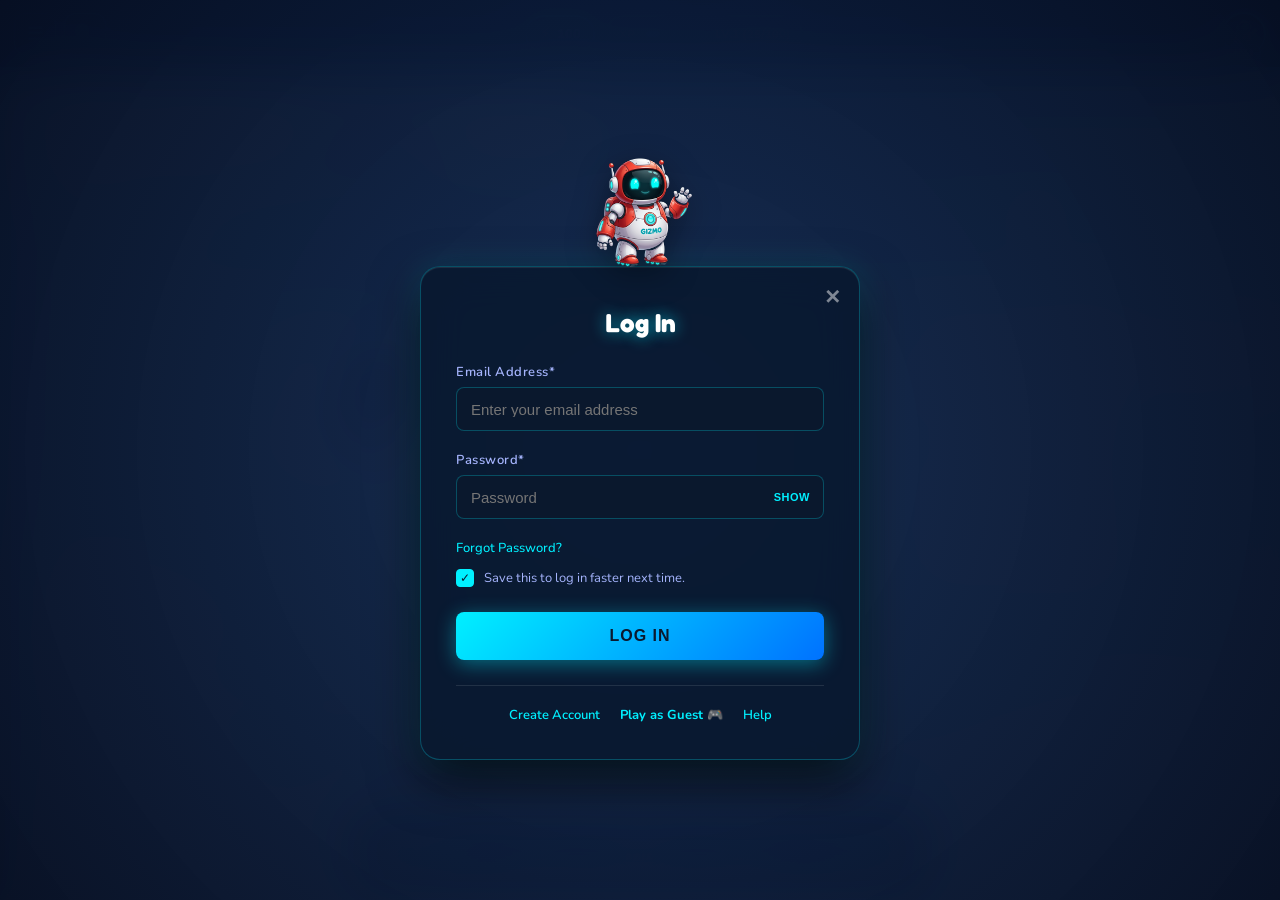
==== commit b750ad1c: "feat: implement responsive dual-orientation sky-clouds dashboard mockup" ====
--- a/index.html
+++ b/index.html
@@ -87,158 +87,122 @@
             <!-- SCREEN: Home Screen Dashboard — Gizmo Mission Control -->
             <section id="screen-home" class="app-screen active">
                 <div class="home-v3 cockpit-dashboard">
-
-                    <!-- Main cockpit bezel frame -->
-                    <div class="cockpit-frame">
+                    
+                    <!-- Decorative Background Elements: Floating Clouds and Stars -->
+                    <div class="sky-background-elements">
+                        <div class="cloud-decor cloud-1"></div>
+                        <div class="cloud-decor cloud-2"></div>
+                        <div class="cloud-decor cloud-3"></div>
+                        <div class="cloud-decor cloud-4"></div>
+                        <div class="star-decor star-1">⭐</div>
+                        <div class="star-decor star-2">⭐</div>
+                        <div class="star-decor star-3">⭐</div>
+                        <div class="star-decor star-4">⭐</div>
+                    </div>
+
+                    <!-- Main Dashboard Layout Container -->
+                    <div class="dashboard-layout-container">
                         
-                        <!-- Left Panel: Greeting Card + Treasure Chest -->
-                        <div class="cockpit-panel cockpit-left">
+                        <!-- 1. Top Greeting Pill (Glassmorphic Capsule) -->
+                        <div class="dashboard-greeting-pill">
+                            <span class="greeting-time-label" id="home-greeting-label">Good Evening! 🌙</span>
+                            <h2 class="greeting-user-name" id="home-greeting-name">Leo Starry</h2>
+                        </div>
+
+                        <!-- 2. Mascot Stage (Sitting on Cloud) -->
+                        <div class="dashboard-mascot-container">
+                            <div class="mascot-stage-cloud">
+                                <div class="mascot-stage-ambient-glow"></div>
+                                <img src="assets/mascot.png" alt="Gizmo" class="hv3-mascot-img" id="hv3-gizmo-img">
+                            </div>
+                        </div>
+
+                        <!-- 3. Navigation Menu Pill Stack -->
+                        <div class="dashboard-menu-pills">
                             
-                            <!-- Greeting & Level Progress Card -->
-                            <div class="cockpit-card student-card">
-                                <div class="student-avatar-wrap">
-                                    <div class="student-avatar-orb">👤</div>
-                                </div>
-                                <div class="student-info">
-                                    <p class="student-greeting" id="home-greeting-label">Good Evening,</p>
-                                    <h3 class="student-name" id="home-greeting-name">Leo Starry!</h3>
-                                    <div class="student-stats">
-                                        <div class="student-lv-row">
-                                            <span class="stat-badge-lvl">Lv.1</span>
-                                            <div class="student-xp-track">
-                                                <div class="student-xp-fill" id="hv3-xp-bar"></div>
-                                            </div>
-                                        </div>
-                                        <p class="student-stats-text" id="hv3-xp-goal-text">LV.1 · 100 XP</p>
-                                    </div>
-                                </div>
-                            </div>
-                            
-                            <!-- 3D Treasure Chest Overflowing with Gold Coins -->
-                            <div class="treasure-chest-container">
-                                <div class="treasure-chest-box">
-                                    <div class="treasure-glow"></div>
-                                    
-                                    <!-- Stylized CSS 3D treasure chest -->
-                                    <div class="chest-box">
-                                        <div class="chest-lid"></div>
-                                        <div class="chest-body">
-                                            <div class="coins-overflow"></div>
-                                        </div>
-                                    </div>
-                                    
-                                    <!-- The Bronze Value Plaque -->
-                                    <div class="bronze-plaque">
-                                        <span class="plaque-value" id="hv3-coin-amount">100</span>
-                                    </div>
-                                </div>
-                            </div>
-                            
-                            <!-- Progress row / Horizontal statistics container -->
-                            <div class="cockpit-stats-bubbles">
-                                <div class="stats-mini-bubble" id="btn-goto-watch-direct">
-                                    <span class="bubble-icon">🎬</span>
-                                    <div class="bubble-info">
-                                        <span class="bubble-num" id="hv3-episodes-val">0</span>
-                                        <span class="bubble-txt">Episodes</span>
-                                    </div>
-                                </div>
-                                <div class="stats-mini-bubble" id="btn-goto-games-direct">
-                                    <span class="bubble-icon">⬢</span>
-                                    <div class="bubble-info">
-                                        <span class="bubble-num" id="hv3-level-val">1</span>
-                                        <span class="bubble-txt">Level</span>
-                                    </div>
-                                </div>
-                                <div class="stats-mini-bubble" id="btn-goto-bible-direct">
-                                    <span class="bubble-icon">🔥</span>
-                                    <div class="bubble-info">
-                                        <span class="bubble-num" id="hv3-streak-val">1</span>
-                                        <span class="bubble-txt">Day Streak</span>
-                                    </div>
-                                </div>
-                            </div>
-                            
-                        </div>
-                        
-                        <!-- Center Panel: Gizmo Mascot Stage + Carved Scripture Badge -->
-                        <div class="cockpit-panel cockpit-center">
-                            <div class="mascot-window-stage">
-                                <div class="mascot-stage-ambient-glow"></div>
-                                <div class="mascot-stage-glass-window">
-                                    <img src="assets/mascot.png" alt="Gizmo" class="hv3-mascot-img" id="hv3-gizmo-img">
-                                </div>
-                            </div>
-                            
-                            <!-- Wood carved Scripture plaque -->
-                            <div class="wood-scripture-plaque">
-                                <div class="wood-plaque-inner">
-                                    <p class="wood-verse-text" id="hv3-verse-pill-text">"For God so loved the world…" — John 3:16</p>
-                                </div>
-                            </div>
-                        </div>
-                        
-                        <!-- Right Panel: Vertical High-Tech Action Buttons -->
-                        <div class="cockpit-panel cockpit-right">
-                            
-                            <!-- MISSION HUB (clicks Home) -->
-                            <button type="button" class="arcade-action-button theme-gold-button" id="home-hud-goto-home">
-                                <div class="arcade-action-icon-badge gold-badge">
-                                    <span>🏠</span>
-                                </div>
-                                <div class="arcade-action-text-body">
-                                    <span>MISSION HUB</span>
-                                </div>
+                            <!-- MISSION HUB -->
+                            <button type="button" class="menu-pill-btn" id="home-hud-goto-home">
+                                <div class="menu-pill-icon-wrap theme-blue">
+                                    <span class="menu-pill-icon">🏠</span>
+                                </div>
+                                <span class="menu-pill-text">MISSION HUB</span>
                             </button>
                             
-                            <!-- ARCADE (clicks Games) -->
-                            <button type="button" class="arcade-action-button theme-blue-button" id="home-hud-goto-games">
-                                <div class="arcade-action-icon-badge silver-badge">
-                                    <span>🎮</span>
-                                </div>
-                                <div class="arcade-action-text-body">
-                                    <span>ARCADE</span>
-                                </div>
+                            <!-- ARCADE -->
+                            <button type="button" class="menu-pill-btn" id="home-hud-goto-games">
+                                <div class="menu-pill-icon-wrap theme-blue">
+                                    <span class="menu-pill-icon">🎮</span>
+                                </div>
+                                <span class="menu-pill-text">ARCADE</span>
                             </button>
                             
-                            <!-- SCRIPTURE QUEST (clicks Bible) -->
-                            <button type="button" class="arcade-action-button theme-brown-button" id="home-hud-goto-bible">
-                                <div class="arcade-action-icon-badge red-badge">
-                                    <span>📖</span>
-                                </div>
-                                <div class="arcade-action-text-body">
-                                    <span>SCRIPTURE QUEST</span>
-                                </div>
+                            <!-- SCRIPTURE QUEST -->
+                            <button type="button" class="menu-pill-btn" id="home-hud-goto-bible">
+                                <div class="menu-pill-icon-wrap theme-blue">
+                                    <span class="menu-pill-icon">📖</span>
+                                </div>
+                                <span class="menu-pill-text">SCRIPTURE QUEST</span>
                             </button>
                             
-                            <!-- CHALLENGES (clicks Quests) -->
-                            <button type="button" class="arcade-action-button theme-brown-button" id="home-hud-goto-quests">
-                                <div class="arcade-action-icon-badge gold-badge">
-                                    <span>⚔️</span>
-                                </div>
-                                <div class="arcade-action-text-body">
-                                    <span>CHALLENGES</span>
-                                </div>
+                            <!-- CHALLENGES -->
+                            <button type="button" class="menu-pill-btn" id="home-hud-goto-quests">
+                                <div class="menu-pill-icon-wrap theme-yellow">
+                                    <span class="menu-pill-icon">⭐</span>
+                                </div>
+                                <span class="menu-pill-text">CHALLENGES</span>
                             </button>
                             
-                            <!-- ADVENTURES (clicks Watch) -->
-                            <button type="button" class="arcade-action-button theme-blue-button" id="home-hud-goto-watch">
-                                <div class="arcade-action-icon-badge blue-badge">
-                                    <span>📺</span>
-                                </div>
-                                <div class="arcade-action-text-body">
-                                    <span>ADVENTURES</span>
-                                </div>
+                            <!-- ADVENTURES -->
+                            <button type="button" class="menu-pill-btn" id="home-hud-goto-watch">
+                                <div class="menu-pill-icon-wrap theme-blue">
+                                    <span class="menu-pill-icon">🗺️</span>
+                                </div>
+                                <span class="menu-pill-text">ADVENTURES</span>
                             </button>
                             
-                            <!-- Version Badge -->
-                            <div class="cockpit-version-tag">
-                                <span>Super Kid</span>
-                                <span class="tag-sub">Bible Adventures v1.0.0</span>
-                            </div>
-                            
+                        </div>
+
+                        <!-- 4. Verse Cloud (Puffy cloud verse bubble) -->
+                        <div class="dashboard-verse-cloud">
+                            <div class="verse-cloud-bubble">
+                                <p class="verse-cloud-text" id="hv3-verse-pill-text">"For God so loved the world…" — John 3:16</p>
+                            </div>
+                        </div>
+
+                        <!-- 5. Bottom Navigation / Stats Bar -->
+                        <div class="dashboard-bottom-bar">
+                            <div class="bottom-bar-tab" id="btn-goto-watch-direct">
+                                <span class="tab-icon">▶️</span>
+                                <div class="tab-label-wrap">
+                                    <span class="tab-value" id="hv3-episodes-val">0</span>
+                                    <span class="tab-title">Episodes</span>
+                                </div>
+                            </div>
+                            <div class="bottom-bar-divider"></div>
+                            <div class="bottom-bar-tab" id="btn-goto-games-direct">
+                                <span class="tab-icon">⭐</span>
+                                <div class="tab-label-wrap">
+                                    <span class="tab-value" id="hv3-level-val">1</span>
+                                    <span class="tab-title">Level</span>
+                                </div>
+                            </div>
+                            <div class="bottom-bar-divider"></div>
+                            <div class="bottom-bar-tab" id="btn-goto-bible-direct">
+                                <span class="tab-icon">📅</span>
+                                <div class="tab-label-wrap">
+                                    <span class="tab-value" id="hv3-streak-val">1</span>
+                                    <span class="tab-title">Day Streak</span>
+                                </div>
+                            </div>
                         </div>
                         
+                    </div>
+
+                    <!-- Hidden/Graceful backup nodes for non-breaking JS data binding -->
+                    <div style="display: none;">
+                        <span id="hv3-coin-amount">0</span>
+                        <div id="hv3-xp-bar" style="width: 0%;"></div>
+                        <span id="hv3-xp-goal-text">LV.1 · 0/100 XP</span>
                     </div>
 
                 </div>
--- a/styles.css
+++ b/styles.css
@@ -6345,521 +6345,534 @@
 }
 
 /* =====================================================================
-   KIDS ARCADE COCKPIT - PREMIUM GAMIFIED LANDSPACE DASHBOARD REDESIGN
-   Golden Borders, 3D Chest, Ambient Glass Window, Wooden Verse Plaque, Action Pills
+   KIDS ARCADE COCKPIT - STUNNING NEUMORPHIC SKY-CLOUDS RESPONSIVE DASHBOARD
+   Dual Orientation (Portrait & Landscape) High Fidelity UI Implementation
    ===================================================================== */
 .home-v3.cockpit-dashboard {
     width: 100% !important;
     height: 100% !important;
-    padding: 16px !important;
-    display: flex !important;
-    align-items: center !important;
-    justify-content: center !important;
+    padding: 20px !important;
     box-sizing: border-box !important;
-    background: radial-gradient(circle at 50% 50%, #0d1629 0%, #04070e 100%) !important;
-    overflow-y: auto !important;
-}
-
-.cockpit-frame {
-    width: 100%;
-    max-width: 1100px;
-    height: 100%;
-    min-height: 480px;
-    max-height: 520px;
-    background: linear-gradient(135deg, #1c1814 0%, #0e0c0a 100%) !important; /* Premium metallic dark bronze cockpit bezel */
-    border: 3.5px solid #d4af37 !important; /* Glowing golden border frame */
-    border-radius: 28px !important;
-    box-shadow: 0 0 35px rgba(212, 175, 55, 0.4), inset 0 0 25px rgba(0,0,0,0.95) !important;
-    display: grid !important;
-    grid-template-columns: 290px 1fr 290px !important; /* Left columns, center mascot stage, right action menu */
-    gap: 16px !important;
-    padding: 18px !important;
-    box-sizing: border-box !important;
-    position: relative !important;
-    overflow: hidden !important;
-}
-
-/* Left Panel styling */
-.cockpit-panel.cockpit-left {
-    display: flex !important;
-    flex-direction: column !important;
-    gap: 10px !important;
-    height: 100% !important;
-}
-
-.cockpit-card.student-card {
-    background: rgba(10, 15, 28, 0.65) !important;
-    border: 1.5px solid #00f0ff !important;
-    box-shadow: 0 0 15px rgba(0, 240, 255, 0.18), inset 0 1px 0 rgba(255,255,255,0.05) !important;
-    border-radius: 16px !important;
-    padding: 10px 12px !important;
-    display: flex !important;
-    align-items: center !important;
-    gap: 10px !important;
-}
-
-.student-avatar-wrap {
-    width: 44px !important;
-    height: 44px !important;
-    border-radius: 50% !important;
-    background: rgba(255,255,255,0.06) !important;
-    border: 1.5px solid rgba(255, 255, 255, 0.15) !important;
-    display: flex !important;
-    align-items: center !important;
-    justify-content: center !important;
-    font-size: 1.3rem !important;
-    flex-shrink: 0;
-}
-
-.student-info {
-    flex: 1 !important;
-    display: flex !important;
-    flex-direction: column !important;
-    gap: 1px !important;
-    text-align: left !important;
-}
-
-.student-greeting {
-    font-size: 0.7rem !important;
-    color: rgba(255, 255, 255, 0.58) !important;
-    font-weight: 500 !important;
-    margin: 0 !important;
-}
-
-.student-name {
-    font-family: var(--font-heading) !important;
-    font-size: 1.0rem !important;
-    font-weight: 800 !important;
-    color: #ffffff !important;
-    text-shadow: 0 0 8px rgba(0, 240, 255, 0.3) !important;
-    margin: 0 !important;
-}
-
-.student-stats {
-    margin-top: 2px !important;
-    display: flex !important;
-    flex-direction: column !important;
-    gap: 3px !important;
-}
-
-.student-lv-row {
-    display: flex !important;
-    align-items: center !important;
-    gap: 5px !important;
-}
-
-.stat-badge-lvl {
-    font-size: 0.6rem !important;
-    font-weight: 900 !important;
-    color: #00f0ff !important;
-    background: rgba(0, 240, 255, 0.1) !important;
-    padding: 1px 4px !important;
-    border-radius: 5px !important;
-    border: 1px solid rgba(0, 240, 255, 0.25) !important;
-}
-
-.student-xp-track {
-    flex: 1 !important;
-    height: 6px !important;
-    background: rgba(255,255,255,0.08) !important;
-    border-radius: 3px !important;
-    overflow: hidden !important;
-}
-
-.student-xp-fill {
-    background: linear-gradient(90deg, #00f0ff 0%, #0072ff 100%) !important;
-    height: 100% !important;
-    width: 0% !important;
-    border-radius: 3px !important;
-    box-shadow: 0 0 6px rgba(0, 240, 255, 0.6) !important;
-}
-
-.student-stats-text {
-    font-size: 0.58rem !important;
-    color: #94a3b8 !important;
-    margin: 0 !important;
-}
-
-/* 3D Treasure Chest Panel */
-.treasure-chest-container {
-    flex: 1 !important;
-    background: rgba(6, 8, 14, 0.45) !important;
-    border: 1.5px solid rgba(212, 175, 55, 0.22) !important;
-    border-radius: 16px !important;
-    padding: 10px !important;
-    display: flex !important;
-    align-items: center !important;
-    justify-content: center !important;
-    position: relative !important;
-    overflow: hidden !important;
-}
-
-.treasure-glow {
-    position: absolute !important;
-    width: 180px !important;
-    height: 180px !important;
-    background: radial-gradient(circle, rgba(212, 175, 55, 0.2) 0%, transparent 70%) !important;
-    pointer-events: none !important;
-    animation: pulseChestGlow 3s ease-in-out infinite !important;
-}
-
-@keyframes pulseChestGlow {
-    0%, 100% { transform: scale(1); opacity: 0.7; }
-    50% { transform: scale(1.18); opacity: 0.95; }
-}
-
-/* 3D Treasure Chest shape using CSS */
-.chest-box {
-    width: 130px !important;
-    height: 80px !important;
-    position: relative !important;
-    margin-bottom: 25px !important;
-    transform-style: preserve-3d !important;
-    perspective: 350px !important;
-}
-
-.chest-lid {
-    position: absolute !important;
-    top: 0; left: 0; width: 100%; height: 32px;
-    background: linear-gradient(180deg, #8b5a2b 0%, #5c3a21 100%) !important;
-    border: 2.5px solid #ffd700 !important;
-    border-radius: 35px 35px 0 0 !important;
-    box-shadow: inset 0 2px 4px rgba(255, 255, 255, 0.25), 0 3px 5px rgba(0,0,0,0.3) !important;
-    z-index: 5 !important;
-    transform-origin: bottom !important;
-    transition: transform 0.4s ease !important;
-}
-
-.chest-box:hover .chest-lid {
-    transform: rotateX(-18deg) translateY(-3px) !important;
-}
-
-.chest-body {
-    position: absolute !important;
-    bottom: 0; left: 0; width: 100%; height: 52px;
-    background: linear-gradient(180deg, #5c3a21 0%, #3a2214 100%) !important;
-    border: 2.5px solid #ffd700 !important;
-    border-radius: 0 0 10px 10px !important;
-    box-shadow: 0 6px 12px rgba(0,0,0,0.5) !important;
-    z-index: 3 !important;
-    overflow: hidden !important;
-}
-
-.coins-overflow {
-    position: absolute !important;
-    top: -10px; left: 10px; right: 10px; height: 16px;
-    background: radial-gradient(circle, #ffe24d 30%, #b8860b 80%) !important;
-    border-radius: 50% !important;
-    box-shadow: 0 2px 5px rgba(255, 215, 0, 0.7) !important;
-    z-index: 4 !important;
-}
-
-/* Bronze coin plaque */
-.bronze-plaque {
-    position: absolute !important;
-    bottom: 10px !important;
-    left: 50% !important;
-    transform: translateX(-50%) !important;
-    background: linear-gradient(180deg, #503728 0%, #2b1c13 100%) !important;
-    border: 1.5px solid #b8860b !important;
-    border-radius: 8px !important;
-    padding: 2px 20px !important;
-    box-shadow: 0 3px 8px rgba(0,0,0,0.6) !important;
-    z-index: 10 !important;
-}
-
-.plaque-value {
-    font-family: var(--font-heading) !important;
-    font-size: 1.05rem !important;
-    font-weight: 900 !important;
-    color: #ffd700 !important;
-    text-shadow: 0 1px 3px rgba(0,0,0,0.9), 0 0 6px rgba(255, 215, 0, 0.45) !important;
-    letter-spacing: 1px !important;
-}
-
-/* statistics bubble row */
-.cockpit-stats-bubbles {
-    display: grid !important;
-    grid-template-columns: repeat(3, 1fr) !important;
-    gap: 6px !important;
-}
-
-.stats-mini-bubble {
-    background: rgba(10, 15, 30, 0.5) !important;
-    border: 1px solid rgba(255, 255, 255, 0.08) !important;
-    border-radius: 12px !important;
-    padding: 6px 4px !important;
-    display: flex !important;
-    flex-direction: column !important;
-    align-items: center !important;
-    gap: 2px !important;
-    cursor: pointer !important;
-    transition: transform 0.2s, border-color 0.2s, background 0.2s !important;
-}
-
-.stats-mini-bubble:hover {
-    transform: translateY(-2px) !important;
-    border-color: #00f0ff !important;
-    background: rgba(0, 240, 255, 0.06) !important;
-}
-
-.stats-mini-bubble .bubble-icon {
-    font-size: 1.0rem !important;
-}
-
-.stats-mini-bubble .bubble-info {
-    display: flex !important;
-    flex-direction: column !important;
-    align-items: center !important;
-    line-height: 1.1 !important;
-}
-
-.stats-mini-bubble .bubble-num {
-    font-family: var(--font-heading) !important;
-    font-size: 0.72rem !important;
-    font-weight: 800 !important;
-    color: #ffffff !important;
-}
-
-.stats-mini-bubble .bubble-txt {
-    font-size: 0.5rem !important;
-    color: #94a3b8 !important;
-    text-transform: uppercase !important;
-    letter-spacing: 0.2px !important;
-}
-
-/* Center Panel (Gizmo Window) */
-.cockpit-panel.cockpit-center {
-    display: flex !important;
-    flex-direction: column !important;
-    gap: 12px !important;
-    height: 100% !important;
-}
-
-.mascot-window-stage {
-    flex: 1 !important;
-    background: rgba(5, 8, 15, 0.75) !important;
-    border: 3px solid rgba(255, 255, 255, 0.1) !important;
-    border-radius: 36px !important;
+    background: linear-gradient(180deg, #a7d8ff 0%, #e8f4ff 100%) !important;
     position: relative !important;
     overflow: hidden !important;
     display: flex !important;
     align-items: center !important;
     justify-content: center !important;
-    box-shadow: inset 0 0 25px rgba(0, 0, 0, 0.9) !important;
+    font-family: 'Outfit', 'Inter', system-ui, -apple-system, sans-serif !important;
+}
+
+/* Decorative Background Elements: Floating Clouds and Twinkling Stars */
+.sky-background-elements {
+    position: absolute !important;
+    inset: 0 !important;
+    pointer-events: none !important;
+    z-index: 1 !important;
+}
+
+.cloud-decor {
+    position: absolute !important;
+    background: radial-gradient(circle, rgba(255,255,255,0.92) 0%, rgba(255,255,255,0) 75%) !important;
+    border-radius: 50% !important;
+    filter: blur(25px) !important;
+}
+
+.cloud-1 {
+    width: 400px !important;
+    height: 200px !important;
+    top: -50px !important;
+    left: -100px !important;
+    animation: floatCloudRight 22s ease-in-out infinite !important;
+}
+
+.cloud-2 {
+    width: 480px !important;
+    height: 250px !important;
+    bottom: -60px !important;
+    right: -100px !important;
+    animation: floatCloudLeft 25s ease-in-out infinite !important;
+}
+
+.cloud-3 {
+    width: 280px !important;
+    height: 140px !important;
+    top: 25% !important;
+    right: -50px !important;
+    background: rgba(255, 255, 255, 0.45) !important;
+    animation: floatCloudLeft 30s ease-in-out infinite !important;
+}
+
+.cloud-4 {
+    width: 320px !important;
+    height: 160px !important;
+    bottom: 25% !important;
+    left: -80px !important;
+    background: rgba(255, 255, 255, 0.4) !important;
+    animation: floatCloudRight 28s ease-in-out infinite !important;
+}
+
+.star-decor {
+    position: absolute !important;
+    font-size: 1.4rem !important;
+    color: rgba(255, 235, 120, 0.85) !important;
+    text-shadow: 0 0 10px rgba(255, 235, 120, 0.95), 0 0 20px rgba(255, 255, 255, 0.5) !important;
+    z-index: 2 !important;
+}
+
+.star-1 { top: 8%; left: 12%; animation: floatStarTwinkle 4s infinite ease-in-out !important; }
+.star-2 { top: 15%; right: 18%; animation: floatStarTwinkle 5s infinite ease-in-out 1s !important; }
+.star-3 { bottom: 22%; right: 10%; animation: floatStarTwinkle 6s infinite ease-in-out 2s !important; }
+.star-4 { bottom: 35%; left: 6%; animation: floatStarTwinkle 4.5s infinite ease-in-out 0.5s !important; }
+
+@keyframes floatCloudLeft {
+    0%, 100% { transform: translateX(0) translateY(0); }
+    50% { transform: translateX(-25px) translateY(8px); }
+}
+
+@keyframes floatCloudRight {
+    0%, 100% { transform: translateX(0) translateY(0); }
+    50% { transform: translateX(30px) translateY(-10px); }
+}
+
+@keyframes floatStarTwinkle {
+    0%, 100% { opacity: 0.3; transform: scale(0.85); }
+    50% { opacity: 1; transform: scale(1.15); }
+}
+
+/* Main Responsive Layout Wrapper */
+.dashboard-layout-container {
+    width: 100% !important;
+    height: 100% !important;
+    display: flex !important;
+    flex-direction: column !important;
+    align-items: center !important;
+    justify-content: space-between !important;
+    gap: 12px !important;
+    position: relative !important;
+    z-index: 10 !important;
+    box-sizing: border-box !important;
+}
+
+/* 1. Top Greeting Pill (Glassmorphic Capsule) */
+.dashboard-greeting-pill {
+    background: rgba(255, 255, 255, 0.85) !important;
+    backdrop-filter: blur(12px) !important;
+    -webkit-backdrop-filter: blur(12px) !important;
+    border: 3.5px solid #ffffff !important;
+    border-radius: 40px !important;
+    padding: 10px 32px !important;
+    text-align: center !important;
+    box-shadow: 0 10px 25px rgba(30, 91, 169, 0.08), 
+                inset 0 2px 4px rgba(255, 255, 255, 0.6) !important;
+    display: flex !important;
+    flex-direction: column !important;
+    align-items: center !important;
+    gap: 2px !important;
+    width: 90% !important;
+    max-width: 400px !important;
+    margin-top: 5px !important;
+    box-sizing: border-box !important;
+    flex-shrink: 0 !important;
+    transition: transform 0.3s ease !important;
+}
+
+.dashboard-greeting-pill:hover {
+    transform: scale(1.02) !important;
+}
+
+.greeting-time-label {
+    font-size: 0.9rem !important;
+    font-weight: 700 !important;
+    color: #4b88e3 !important;
+    letter-spacing: 0.5px !important;
+    text-transform: capitalize !important;
+}
+
+.greeting-user-name {
+    font-family: var(--font-heading), 'Outfit', 'Inter', sans-serif !important;
+    font-size: 2.0rem !important;
+    font-weight: 900 !important;
+    color: #1e5ba9 !important;
+    margin: 0 !important;
+    letter-spacing: 0.5px !important;
+    text-shadow: 0 1px 2px rgba(255, 255, 255, 0.8) !important;
+}
+
+/* 2. Mascot Stage (Sitting on Cloud) */
+.dashboard-mascot-container {
+    display: flex !important;
+    justify-content: center !important;
+    align-items: center !important;
+    width: 100% !important;
+    margin: 5px 0 !important;
+    position: relative !important;
+    flex: 1 !important;
+    min-height: 150px !important;
+}
+
+.mascot-stage-cloud {
+    position: relative !important;
+    display: flex !important;
+    justify-content: center !important;
+    align-items: center !important;
+    width: 230px !important;
+    height: 120px !important;
+    background: radial-gradient(circle at 50% 60%, rgba(255, 255, 255, 1) 0%, rgba(240, 248, 255, 0.98) 75%) !important;
+    border-radius: 100px / 65px !important;
+    box-shadow: 0 12px 30px rgba(30, 91, 169, 0.12),
+                inset 0 -6px 10px rgba(30, 91, 169, 0.04),
+                inset 0 4px 6px rgba(255, 255, 255, 0.8) !important;
+    animation: floatMascotCloud 6s ease-in-out infinite !important;
+    align-self: flex-end !important;
+    margin-bottom: 15px !important;
+}
+
+.mascot-stage-cloud::before {
+    content: '' !important;
+    position: absolute !important;
+    width: 110px !important;
+    height: 110px !important;
+    background: radial-gradient(circle, #ffffff 0%, #f0f7ff 80%) !important;
+    border-radius: 50% !important;
+    top: -45px !important;
+    left: 20px !important;
+    box-shadow: inset 2px 4px 5px rgba(255,255,255,0.9) !important;
+    z-index: -1 !important;
+}
+
+.mascot-stage-cloud::after {
+    content: '' !important;
+    position: absolute !important;
+    width: 100px !important;
+    height: 100px !important;
+    background: radial-gradient(circle, #ffffff 0%, #f0f7ff 80%) !important;
+    border-radius: 50% !important;
+    top: -30px !important;
+    right: 15px !important;
+    box-shadow: inset -2px 4px 5px rgba(255,255,255,0.9) !important;
+    z-index: -1 !important;
 }
 
 .mascot-stage-ambient-glow {
     position: absolute !important;
-    width: 260px !important;
-    height: 260px !important;
-    background: radial-gradient(circle, rgba(0, 240, 255, 0.16) 0%, transparent 70%) !important;
+    width: 150px !important;
+    height: 150px !important;
+    background: radial-gradient(circle, rgba(0, 240, 255, 0.22) 0%, transparent 70%) !important;
+    top: -50px !important;
     pointer-events: none !important;
-    animation: floatMascotGlow 4s ease-in-out infinite !important;
-}
-
-.mascot-stage-glass-window {
-    position: relative !important;
-    z-index: 2 !important;
-    display: flex !important;
-    align-items: center !important;
-    justify-content: center !important;
-    width: 100% !important;
-    height: 100% !important;
-}
-
-.mascot-stage-glass-window img.hv3-mascot-img {
-    width: 80% !important;
-    max-width: 150px !important;
+    z-index: 1 !important;
+}
+
+.hv3-mascot-img {
+    width: 145px !important;
+    height: auto !important;
     object-fit: contain !important;
+    position: absolute !important;
+    bottom: 22px !important;
+    z-index: 5 !important;
+    filter: drop-shadow(0 8px 16px rgba(30, 91, 169, 0.15)) !important;
     animation: floatGizmo 3.5s ease-in-out infinite !important;
-    filter: drop-shadow(0 6px 12px rgba(0,0,0,0.5)) !important;
-}
-
-/* Wood Plaque style */
-.wood-scripture-plaque {
-    background: linear-gradient(180deg, #3d2314 0%, #1e1109 100%) !important;
-    border: 2.5px solid #c2982d !important;
-    border-radius: 12px !important;
-    padding: 2px !important;
-    box-shadow: 0 5px 10px rgba(0,0,0,0.5) !important;
-    flex-shrink: 0 !important;
-}
-
-.wood-plaque-inner {
-    background: repeating-linear-gradient(90deg, #3d2314, #3d2314 8px, #361f12 8px, #361f12 16px) !important;
-    border-radius: 8px !important;
-    padding: 6px 12px !important;
-    box-shadow: inset 0 2px 4px rgba(0,0,0,0.85) !important;
-    text-align: center !important;
-}
-
-.wood-verse-text {
-    font-family: 'Georgia', serif !important;
-    font-style: italic !important;
-    font-size: 0.75rem !important;
-    color: #ffd700 !important;
-    text-shadow: 0 1px 2px rgba(0,0,0,0.95), 0 0 6px rgba(255, 215, 0, 0.4) !important;
-    line-height: 1.35 !important;
-    margin: 0 !important;
-}
-
-/* Right Panel Action Pills */
-.cockpit-panel.cockpit-right {
+}
+
+@keyframes floatMascotCloud {
+    0%, 100% { transform: translateY(0); }
+    50% { transform: translateY(-6px); }
+}
+
+@keyframes floatGizmo {
+    0%, 100% { transform: translateY(0) rotate(0deg); }
+    50% { transform: translateY(-7px) rotate(1deg); }
+}
+
+/* 3. Navigation Menu Pill Stack */
+.dashboard-menu-pills {
     display: flex !important;
     flex-direction: column !important;
     gap: 8px !important;
-    justify-content: center !important;
-    height: 100% !important;
-}
-
-.arcade-action-button {
-    background: transparent !important;
-    border: none !important;
-    outline: none !important;
+    width: 90% !important;
+    max-width: 400px !important;
+    box-sizing: border-box !important;
+    flex-shrink: 0 !important;
+}
+
+.menu-pill-btn {
+    background: rgba(255, 255, 255, 0.82) !important;
+    backdrop-filter: blur(10px) !important;
+    -webkit-backdrop-filter: blur(10px) !important;
+    border: 3px solid #ffffff !important;
+    border-radius: 35px !important;
+    height: 48px !important;
+    width: 100% !important;
+    padding: 0 6px !important;
     display: flex !important;
     align-items: center !important;
     cursor: pointer !important;
+    box-shadow: 0 8px 20px rgba(30, 91, 169, 0.05),
+                inset 0 2px 4px rgba(255, 255, 255, 0.7) !important;
+    transition: all 0.25s cubic-bezier(0.175, 0.885, 0.32, 1.275) !important;
     position: relative !important;
-    transition: transform 0.2s cubic-bezier(0.175, 0.885, 0.32, 1.275) !important;
-    width: 100% !important;
-    height: 44px !important;
-    padding: 0 !important;
-}
-
-.arcade-action-button:hover {
-    transform: scale(1.04) translateX(4px) !important;
-}
-
-.arcade-action-button:active {
-    transform: scale(0.97) !important;
-}
-
-.arcade-action-icon-badge {
-    width: 44px !important;
-    height: 44px !important;
+    overflow: hidden !important;
+    box-sizing: border-box !important;
+}
+
+.menu-pill-btn:hover {
+    transform: translateY(-2px) scale(1.02) !important;
+    box-shadow: 0 12px 25px rgba(30, 91, 169, 0.12),
+                inset 0 2px 4px rgba(255, 255, 255, 0.8) !important;
+    border-color: #f0f7ff !important;
+    background: rgba(255, 255, 255, 0.98) !important;
+}
+
+.menu-pill-btn:active {
+    transform: translateY(1px) scale(0.98) !important;
+}
+
+.menu-pill-icon-wrap {
+    width: 36px !important;
+    height: 36px !important;
     border-radius: 50% !important;
     display: flex !important;
     align-items: center !important;
     justify-content: center !important;
-    font-size: 1.15rem !important;
+    box-shadow: 0 3px 8px rgba(30, 91, 169, 0.08) !important;
+    flex-shrink: 0 !important;
+}
+
+.menu-pill-icon-wrap.theme-blue {
+    background: linear-gradient(135deg, #e0f2fe 0%, #bae6fd 100%) !important;
+    border: 1.5px solid #7dd3fc !important;
+}
+
+.menu-pill-icon-wrap.theme-yellow {
+    background: linear-gradient(135deg, #fef9c3 0%, #fef08a 100%) !important;
+    border: 1.5px solid #fde047 !important;
+}
+
+.menu-pill-icon {
+    font-size: 1.1rem !important;
+}
+
+.menu-pill-text {
+    flex: 1 !important;
+    text-align: center !important;
+    font-family: var(--font-heading), 'Outfit', 'Inter', sans-serif !important;
+    font-size: 0.95rem !important;
+    font-weight: 800 !important;
+    color: #1e5ba9 !important;
+    letter-spacing: 0.5px !important;
+    margin-right: 36px !important; /* Offset the icon width for perfect center alignment */
+}
+
+/* 4. Verse Cloud (Puffy cloud verse bubble) */
+.dashboard-verse-cloud {
+    width: 90% !important;
+    max-width: 400px !important;
+    margin: 4px 0 !important;
+    display: flex !important;
+    justify-content: center !important;
+    flex-shrink: 0 !important;
+}
+
+.verse-cloud-bubble {
+    position: relative !important;
+    background: radial-gradient(circle at 50% 60%, rgba(255, 255, 255, 0.96) 0%, rgba(245, 250, 255, 0.94) 80%) !important;
+    border-radius: 30px !important;
+    padding: 10px 20px !important;
+    box-shadow: 0 8px 24px rgba(30, 91, 169, 0.06),
+                inset 0 2px 4px rgba(255, 255, 255, 0.7) !important;
+    text-align: center !important;
+    width: 100% !important;
+    box-sizing: border-box !important;
+    border: 3.5px solid #ffffff !important;
+}
+
+.verse-cloud-bubble::before {
+    content: '' !important;
     position: absolute !important;
-    left: 0 !important;
-    z-index: 5 !important;
-    box-shadow: 0 3px 8px rgba(0,0,0,0.45) !important;
-}
-
-.arcade-action-icon-badge.gold-badge {
-    background: linear-gradient(135deg, #ffd700 0%, #b8860b 100%) !important;
-    border: 2px solid #fff !important;
-}
-
-.arcade-action-icon-badge.silver-badge {
-    background: linear-gradient(135deg, #cbd5e1 0%, #64748b 100%) !important;
-    border: 2px solid #fff !important;
-}
-
-.arcade-action-icon-badge.red-badge {
-    background: linear-gradient(135deg, #ef5350 0%, #b71c1c 100%) !important;
-    border: 2px solid #fff !important;
-}
-
-.arcade-action-icon-badge.blue-badge {
-    background: linear-gradient(135deg, #38bdf8 0%, #0369a1 100%) !important;
-    border: 2px solid #fff !important;
-}
-
-.arcade-action-text-body {
-    flex: 1 !important;
-    height: 34px !important;
-    margin-left: 20px !important;
-    border-radius: 0 17px 17px 0 !important;
+    width: 12px !important;
+    height: 12px !important;
+    background: #ffffff !important;
+    border-radius: 50% !important;
+    bottom: -15px !important;
+    left: 48% !important;
+    box-shadow: 0 4px 8px rgba(30,91,169,0.05) !important;
+}
+
+.verse-cloud-bubble::after {
+    content: '' !important;
+    position: absolute !important;
+    width: 7px !important;
+    height: 7px !important;
+    background: #ffffff !important;
+    border-radius: 50% !important;
+    bottom: -22px !important;
+    left: 45% !important;
+    box-shadow: 0 4px 8px rgba(30,91,169,0.05) !important;
+}
+
+.verse-cloud-text {
+    font-family: var(--font-heading), 'Outfit', 'Inter', sans-serif !important;
+    font-size: 1.1rem !important;
+    font-weight: 800 !important;
+    color: #1e5ba9 !important;
+    margin: 0 !important;
+    line-height: 1.35 !important;
+    text-shadow: 0 1px 1px rgba(255,255,255,0.8) !important;
+}
+
+/* 5. Bottom Navigation / Stats Bar */
+.dashboard-bottom-bar {
+    background: rgba(255, 255, 255, 0.85) !important;
+    backdrop-filter: blur(10px) !important;
+    -webkit-backdrop-filter: blur(10px) !important;
+    border: 3px solid #ffffff !important;
+    border-radius: 35px !important;
+    height: 68px !important;
+    width: 95% !important;
+    max-width: 420px !important;
+    box-shadow: 0 10px 25px rgba(30, 91, 169, 0.08),
+                inset 0 2px 4px rgba(255, 255, 255, 0.6) !important;
     display: flex !important;
     align-items: center !important;
-    padding-left: 30px !important;
-    padding-right: 14px !important;
-    font-family: var(--font-heading) !important;
-    font-size: 0.74rem !important;
-    font-weight: 900 !important;
-    letter-spacing: 0.5px !important;
-    box-shadow: 0 3px 8px rgba(0,0,0,0.3) !important;
-    border-top: 1px solid rgba(255,255,255,0.15) !important;
+    justify-content: space-between !important;
+    padding: 0 12px !important;
+    margin-bottom: 5px !important;
     box-sizing: border-box !important;
-}
-
-/* Button themes mapped to mockup styles */
-.theme-gold-button .arcade-action-text-body {
-    background: linear-gradient(180deg, #5c4033 0%, #3d251c 100%) !important;
-    color: #ffd700 !important;
-    border: 1.5px solid #b8860b !important;
-    border-left: none !important;
-    text-shadow: 0 1px 2px rgba(0,0,0,0.6) !important;
-}
-
-.theme-blue-button .arcade-action-text-body {
-    background: linear-gradient(180deg, #1e293b 0%, #0f172a 100%) !important;
-    color: #00f0ff !important;
-    border: 1.5px solid #0284c7 !important;
-    border-left: none !important;
-    text-shadow: 0 1px 2px rgba(0,0,0,0.6) !important;
-}
-
-.theme-brown-button .arcade-action-text-body {
-    background: linear-gradient(180deg, #451a03 0%, #1c0a00 100%) !important;
-    color: #ffaa00 !important;
-    border: 1.5px solid #9a3412 !important;
-    border-left: none !important;
-    text-shadow: 0 1px 2px rgba(0,0,0,0.6) !important;
-}
-
-.cockpit-version-tag {
-    margin-top: 4px !important;
+    flex-shrink: 0 !important;
+}
+
+.bottom-bar-tab {
+    flex: 1 !important;
     display: flex !important;
     flex-direction: column !important;
-    align-items: flex-end !important;
-    line-height: 1.2 !important;
-    padding-right: 8px !important;
-}
-
-.cockpit-version-tag span {
-    font-family: var(--font-heading) !important;
-    font-size: 0.78rem !important;
-    font-weight: 800 !important;
-    color: #64748b !important;
-}
-
-.cockpit-version-tag .tag-sub {
-    font-size: 0.5rem !important;
-    color: #475569 !important;
-}
-
-/* Small screen scaling & portrait adapting */
-@media (max-width: 900px), (max-height: 520px) {
+    align-items: center !important;
+    justify-content: center !important;
+    gap: 2px !important;
+    cursor: pointer !important;
+    transition: transform 0.2s ease !important;
+    height: 100% !important;
+}
+
+.bottom-bar-tab:hover {
+    transform: translateY(-2px) !important;
+}
+
+.bottom-bar-tab .tab-icon {
+    font-size: 1.05rem !important;
+}
+
+.bottom-bar-tab .tab-label-wrap {
+    display: flex !important;
+    flex-direction: column !important;
+    align-items: center !important;
+    line-height: 1.25 !important;
+}
+
+.bottom-bar-tab .tab-value {
+    font-family: var(--font-heading), 'Outfit', 'Inter', sans-serif !important;
+    font-size: 0.9rem !important;
+    font-weight: 900 !important;
+    color: #1e5ba9 !important;
+}
+
+.bottom-bar-tab .tab-title {
+    font-size: 0.62rem !important;
+    font-weight: 700 !important;
+    color: #4b88e3 !important;
+    text-transform: uppercase !important;
+    letter-spacing: 0.2px !important;
+}
+
+.bottom-bar-divider {
+    width: 1.5px !important;
+    height: 34px !important;
+    background: linear-gradient(180deg, rgba(30, 91, 169, 0) 0%, rgba(30, 91, 169, 0.15) 50%, rgba(30, 91, 169, 0) 100%) !important;
+    flex-shrink: 0 !important;
+}
+
+/* =====================================================================
+   RESPONSIVE DUAL-ORIENTATION ADAPTERS (PORTRAIT vs LANDSCAPE)
+   ===================================================================== */
+
+/* 1. PORTRAIT VIEW (Default stacked layout) */
+@media (orientation: portrait), (max-width: 799px) {
+    .dashboard-layout-container {
+        display: flex !important;
+        flex-direction: column !important;
+        align-items: center !important;
+        justify-content: space-between !important;
+        gap: 12px !important;
+        height: 100% !important;
+        width: 100% !important;
+    }
+}
+
+/* 2. LANDSCAPE VIEW (Optimized side-by-side grid) */
+@media (min-width: 800px) and (orientation: landscape) {
     .home-v3.cockpit-dashboard {
-        padding: 8px !important;
-        overflow-y: auto !important;
-        align-items: flex-start !important;
-    }
-    .cockpit-frame {
-        max-height: unset !important;
+        padding: 24px !important;
+    }
+
+    .dashboard-layout-container {
+        display: grid !important;
+        grid-template-columns: 1fr 1.15fr !important;
+        grid-template-rows: auto 1fr auto auto !important;
+        grid-template-areas: 
+            "greeting list"
+            "mascot list"
+            "verse list"
+            "bottom bottom" !important;
+        gap: 16px 24px !important;
+        max-width: 960px !important;
+        height: 100% !important;
+        align-items: center !important;
+        justify-content: center !important;
+    }
+    
+    .dashboard-greeting-pill {
+        grid-area: greeting !important;
+        width: 100% !important;
+        margin: 0 !important;
+        max-width: unset !important;
+        padding: 8px 24px !important;
+    }
+    
+    .dashboard-mascot-container {
+        grid-area: mascot !important;
+        margin: 0 !important;
+        height: auto !important;
+        flex: unset !important;
         min-height: unset !important;
-        grid-template-columns: 1fr !important;
-        height: auto !important;
-        border-radius: 20px !important;
-        padding: 12px !important;
-        gap: 12px !important;
-    }
-    .cockpit-panel.cockpit-left,
-    .cockpit-panel.cockpit-center,
-    .cockpit-panel.cockpit-right {
-        height: auto !important;
-    }
-    .mascot-window-stage {
-        height: 160px !important;
-        border-radius: 24px !important;
-    }
-    .chest-box {
-        margin-bottom: 25px !important;
-    }
-}
-
+        align-self: center !important;
+    }
+
+    .mascot-stage-cloud {
+        width: 250px !important;
+        height: 120px !important;
+        margin-bottom: 5px !important;
+        align-self: center !important;
+    }
+    
+    .dashboard-verse-cloud {
+        grid-area: verse !important;
+        width: 100% !important;
+        margin: 0 !important;
+        max-width: unset !important;
+    }
+    
+    .dashboard-menu-pills {
+        grid-area: list !important;
+        width: 100% !important;
+        height: 100% !important;
+        justify-content: center !important;
+        gap: 10px !important;
+        max-width: unset !important;
+    }
+    
+    .dashboard-bottom-bar {
+        grid-area: bottom !important;
+        width: 85% !important;
+        margin: 5px auto 0 auto !important;
+        max-width: 500px !important;
+    }
+}
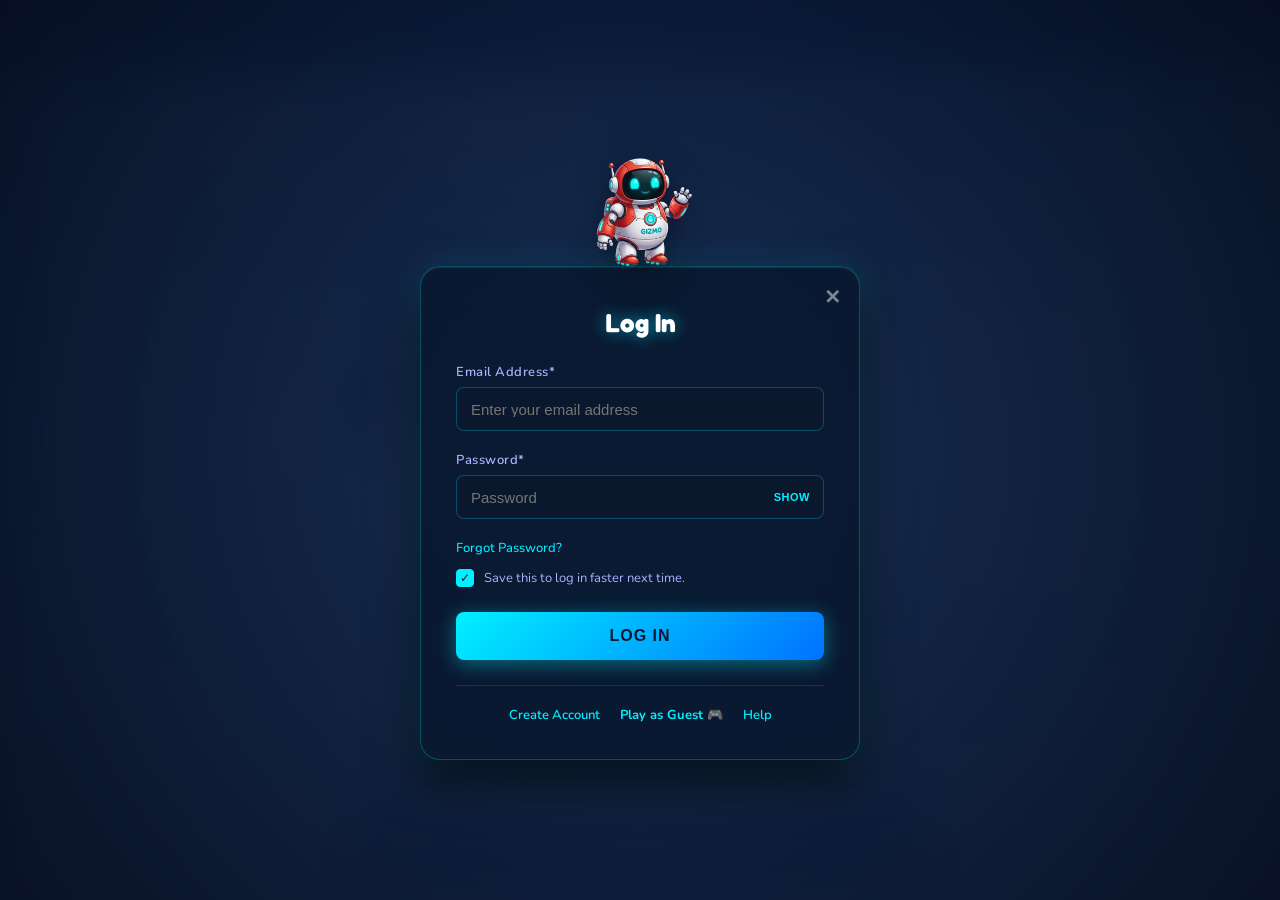
==== commit 081cb012: "feat: make sky-clouds wallpaper global and center phone portrait layout" ====
--- a/index.html
+++ b/index.html
@@ -29,13 +29,18 @@
     <script src="https://cdn.jsdelivr.net/npm/@supabase/supabase-js@2"></script>
 </head>
 <body>
-    <!-- Liquid Glass Wallpaper — animated fluid orbs (Samsung / Apple style) -->
+    <!-- Beautiful Sky-Clouds Wallpaper for the Entire App -->
     <div class="cosmic-backdrop">
-        <div class="lg-orb lg-orb-1"></div>
-        <div class="lg-orb lg-orb-2"></div>
-        <div class="lg-orb lg-orb-3"></div>
-        <div class="lg-frost"></div>
-        <div class="lg-glow"></div>
+        <div class="sky-background-elements">
+            <div class="cloud-decor cloud-1"></div>
+            <div class="cloud-decor cloud-2"></div>
+            <div class="cloud-decor cloud-3"></div>
+            <div class="cloud-decor cloud-4"></div>
+            <div class="star-decor star-1">⭐</div>
+            <div class="star-decor star-2">⭐</div>
+            <div class="star-decor star-3">⭐</div>
+            <div class="star-decor star-4">⭐</div>
+        </div>
     </div>
 
 
@@ -88,18 +93,6 @@
             <section id="screen-home" class="app-screen active">
                 <div class="home-v3 cockpit-dashboard">
                     
-                    <!-- Decorative Background Elements: Floating Clouds and Stars -->
-                    <div class="sky-background-elements">
-                        <div class="cloud-decor cloud-1"></div>
-                        <div class="cloud-decor cloud-2"></div>
-                        <div class="cloud-decor cloud-3"></div>
-                        <div class="cloud-decor cloud-4"></div>
-                        <div class="star-decor star-1">⭐</div>
-                        <div class="star-decor star-2">⭐</div>
-                        <div class="star-decor star-3">⭐</div>
-                        <div class="star-decor star-4">⭐</div>
-                    </div>
-
                     <!-- Main Dashboard Layout Container -->
                     <div class="dashboard-layout-container">
                         
--- a/styles.css
+++ b/styles.css
@@ -405,132 +405,14 @@
 }
 
 /* ─── LIQUID GLASS WALLPAPER (Samsung One UI / Apple iOS style) ─── */
+/* ─── STUNNING NEUMORPHIC SKY-CLOUDS WALLPAPER (Samsung / iOS style) ─── */
 .cosmic-backdrop {
-    position: fixed;
-    inset: 0;
-    background: #06040f;
-    pointer-events: none;
-    z-index: 0;
-    overflow: hidden;
-}
-
-/* Fluid animated orbs — the "liquid" layer */
-.cosmic-backdrop::before,
-.cosmic-backdrop::after {
-    content: '';
-    position: absolute;
-    border-radius: 50%;
-    filter: blur(80px);
-    opacity: 0.75;
-}
-
-/* Orb 1 — deep violet */
-.cosmic-backdrop::before {
-    width: 70vmax;
-    height: 70vmax;
-    top: -20vmax;
-    left: -15vmax;
-    background: radial-gradient(circle at 40% 40%,
-        #7b2fff 0%,
-        #3d00b8 45%,
-        transparent 70%);
-    animation: orbDrift1 25s ease-in-out infinite alternate;
-}
-
-/* Orb 2 — electric cyan / magenta */
-.cosmic-backdrop::after {
-    width: 60vmax;
-    height: 60vmax;
-    bottom: -15vmax;
-    right: -10vmax;
-    background: radial-gradient(circle at 60% 60%,
-        #ff2d9b 0%,
-        #7000ff 40%,
-        transparent 70%);
-    animation: orbDrift2 30s ease-in-out infinite alternate;
-}
-
-@keyframes orbDrift1 {
-    0%   { transform: translate(0, 0)    scale(1);    }
-    33%  { transform: translate(8vw, 6vh) scale(1.12); }
-    66%  { transform: translate(-4vw, 10vh) scale(0.95); }
-    100% { transform: translate(5vw, -4vh) scale(1.08); }
-}
-@keyframes orbDrift2 {
-    0%   { transform: translate(0, 0)     scale(1);    }
-    33%  { transform: translate(-7vw, -5vh) scale(1.1); }
-    66%  { transform: translate(5vw, -8vh)  scale(0.9); }
-    100% { transform: translate(-4vw, 5vh)  scale(1.05); }
-}
-
-/* Extra orbs injected via JS spans for richer layering */
-.lg-orb {
-    position: absolute;
-    border-radius: 50%;
-    filter: blur(70px);
-    opacity: 0.6;
-    pointer-events: none;
-}
-.lg-orb-1 {
-    width: 50vmax; height: 50vmax;
-    top: 20%; left: 30%;
-    background: radial-gradient(circle, #00d4ff 0%, #0047ff 50%, transparent 70%);
-    animation: orbDrift3 35s ease-in-out infinite alternate;
-}
-.lg-orb-2 {
-    width: 40vmax; height: 40vmax;
-    top: 50%; left: 10%;
-    background: radial-gradient(circle, #ff6b35 0%, #ff0099 55%, transparent 70%);
-    animation: orbDrift4 28s ease-in-out infinite alternate;
-}
-.lg-orb-3 {
-    width: 35vmax; height: 35vmax;
-    top: 5%; left: 55%;
-    background: radial-gradient(circle, #a8ff78 0%, #00b4d8 55%, transparent 70%);
-    animation: orbDrift5 40s ease-in-out infinite alternate;
-    opacity: 0.35;
-}
-
-@keyframes orbDrift3 {
-    0%   { transform: translate(0,0)       scale(1);    }
-    50%  { transform: translate(-6vw, 8vh) scale(1.15); }
-    100% { transform: translate(4vw, -5vh) scale(0.9);  }
-}
-@keyframes orbDrift4 {
-    0%   { transform: translate(0,0)        scale(1);    }
-    50%  { transform: translate(9vw, -6vh)  scale(1.2);  }
-    100% { transform: translate(-3vw, 7vh)  scale(0.85); }
-}
-@keyframes orbDrift5 {
-    0%   { transform: translate(0,0)        scale(1);   }
-    50%  { transform: translate(5vw, 10vh)  scale(1.1); }
-    100% { transform: translate(-8vw, -3vh) scale(0.9); }
-}
-
-/* Frosted glass noise overlay — the "glass" layer */
-.cosmic-backdrop .lg-frost {
-    position: absolute;
-    inset: 0;
-    backdrop-filter: blur(0px);
-    background: rgba(8, 4, 20, 0.18);
-    /* Fine noise texture for glass grain */
-    background-image: url("data:image/svg+xml,%3Csvg viewBox='0 0 200 200' xmlns='http://www.w3.org/2000/svg'%3E%3Cfilter id='n'%3E%3CfeTurbulence type='fractalNoise' baseFrequency='0.9' numOctaves='4' stitchTiles='stitch'/%3E%3C/filter%3E%3Crect width='100%25' height='100%25' filter='url(%23n)' opacity='0.04'/%3E%3C/svg%3E");
-    background-size: 200px 200px;
-}
-
-/* Y2K Cosmic Overlay - Slow Breathing Glow */
-.cosmic-backdrop .lg-glow {
-    position: absolute;
-    inset: 0;
-    background-image:
-        radial-gradient(circle at 15% 25%, rgba(0, 240, 255, 0.08) 0%, transparent 50%),
-        radial-gradient(circle at 85% 75%, rgba(255, 0, 157, 0.07) 0%, transparent 50%);
-    animation: pulseGlow 12s ease-in-out infinite alternate;
-}
-
-@keyframes pulseGlow {
-    0%   { opacity: 0.6; }
-    100% { opacity: 1;   }
+    position: fixed !important;
+    inset: 0 !important;
+    background: transparent !important; /* Make it transparent so the global cosmic-backdrop wallpaper shows through! */
+    pointer-events: none !important;
+    z-index: 0 !important;
+    overflow: hidden !important;
 }
 
 
@@ -6794,16 +6676,55 @@
    RESPONSIVE DUAL-ORIENTATION ADAPTERS (PORTRAIT vs LANDSCAPE)
    ===================================================================== */
 
-/* 1. PORTRAIT VIEW (Default stacked layout) */
+/* 1. PORTRAIT VIEW (Default stacked layout centered perfectly on phones) */
 @media (orientation: portrait), (max-width: 799px) {
     .dashboard-layout-container {
         display: flex !important;
         flex-direction: column !important;
         align-items: center !important;
-        justify-content: space-between !important;
-        gap: 12px !important;
+        justify-content: center !important; /* Center elements vertically */
+        gap: 18px !important; /* Balanced gap between components */
         height: 100% !important;
         width: 100% !important;
+        overflow-y: auto !important;
+        padding: 24px 12px !important; /* Comfortable phone padding */
+        box-sizing: border-box !important;
+    }
+
+    .dashboard-greeting-pill {
+        margin-top: 0 !important;
+        width: 95% !important;
+        max-width: 380px !important;
+    }
+
+    .dashboard-mascot-container {
+        margin: 0 !important;
+        flex: unset !important;
+        min-height: unset !important;
+    }
+
+    .mascot-stage-cloud {
+        width: 220px !important;
+        height: 110px !important;
+        margin-bottom: 5px !important;
+    }
+
+    .dashboard-menu-pills {
+        width: 95% !important;
+        max-width: 380px !important;
+        gap: 8px !important;
+    }
+
+    .dashboard-verse-cloud {
+        width: 95% !important;
+        max-width: 380px !important;
+        margin: 0 !important;
+    }
+
+    .dashboard-bottom-bar {
+        width: 95% !important;
+        max-width: 380px !important;
+        margin-bottom: 0 !important;
     }
 }
 
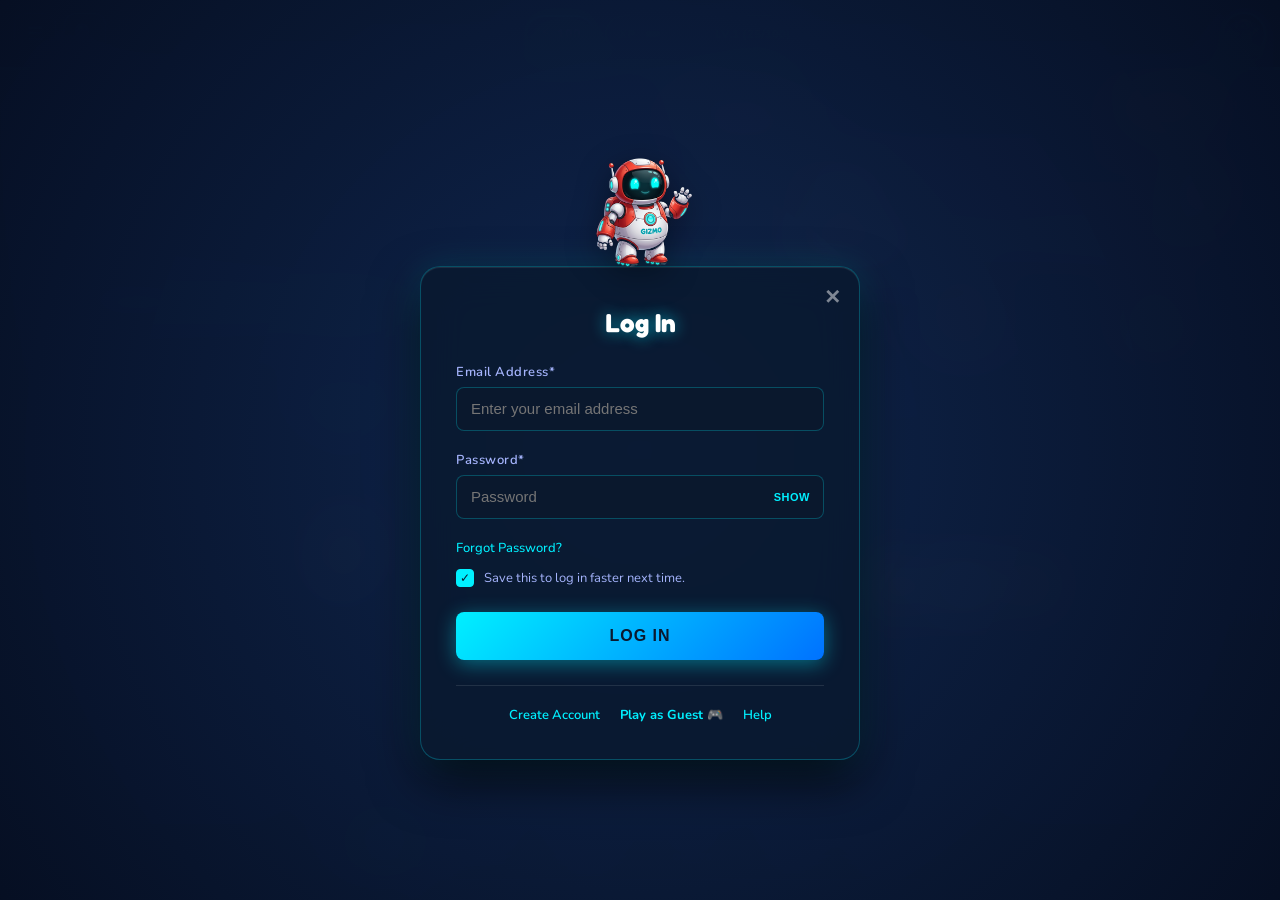
==== commit 4cca3437: "feat: redesign homepage v3, add bilingual general quiz, and YouTube channel integration" ====
--- a/index.html
+++ b/index.html
@@ -89,125 +89,233 @@
         <!-- Screen Content Area -->
         <main class="screen-area">
 
-            <!-- SCREEN: Home Screen Dashboard — Gizmo Mission Control -->
+            <!-- SCREEN: Home Screen Dashboard — Redesigned to Match Reference -->
             <section id="screen-home" class="app-screen active">
-                <div class="home-v3 cockpit-dashboard">
+                <div class="home-v3">
                     
-                    <!-- Main Dashboard Layout Container -->
-                    <div class="dashboard-layout-container">
+                    <!-- Soft ambient background blobs -->
+                    <div class="home-blob home-blob-1"></div>
+                    <div class="home-blob home-blob-2"></div>
+                    <div class="home-blob home-blob-3"></div>
+
+                    <!-- 1. Top Row: Greeting & Badges -->
+                    <div class="home-top-row">
+                        <div class="home-greeting-block">
+                            <p class="hv3-greeting-label" id="home-greeting-label">Good Afternoon, 🧑‍💻</p>
+                            <h2 class="hv3-greeting-name" id="home-greeting-name">Jsianhung!</h2>
+                        </div>
+                        <div class="home-badges-block">
+                            <div class="hv3-badge hv3-badge-fire" id="home-streak-badge">
+                                🔥 <span id="hv3-streak-count">1 Day Streak</span>
+                            </div>
+                            <div class="hv3-badge hv3-badge-level" id="home-level-badge">
+                                <span id="hv3-xp-count">Level 5</span>
+                            </div>
+                        </div>
+                    </div>
+
+                    <!-- 2. Frosted Glass progress Card -->
+                    <div class="hv3-coin-card">
+                        <div class="coin-card-left">
+                            <div class="mascot-avatar" id="home-mascot-avatar-container">
+                                <img src="assets/avatar_boy.svg" alt="Profile" class="mascot-img" id="home-avatar-img">
+                                <div id="home-equipped-accessory" class="equipped-overlay"></div>
+                            </div>
+                        </div>
+                        <div class="coin-card-right">
+                            <p class="hv3-coin-label">COINS:</p>
+                            <div class="hv3-coin-value-row">
+                                <span class="hv3-coin-amount-wrap">
+                                    <span class="hv3-coin-icon">⚡</span>
+                                    <span class="hv3-coin-amount" id="hv3-coin-amount">1000</span>
+                                </span>
+                                <!-- Glowing/spinning coin element -->
+                                <div class="hv3-coin-spinner-wrap">
+                                    <svg class="hv3-3d-coin-svg" viewBox="0 0 100 100" xmlns="http://www.w3.org/2000/svg">
+                                        <defs>
+                                            <radialGradient id="coinGrad" cx="50%" cy="50%" r="50%">
+                                                <stop offset="0%" stop-color="#ffe97f" />
+                                                <stop offset="60%" stop-color="#f5b041" />
+                                                <stop offset="100%" stop-color="#b78103" />
+                                            </radialGradient>
+                                            <linearGradient id="glowGrad" x1="0%" y1="0%" x2="100%" y2="100%">
+                                                <stop offset="0%" stop-color="#00f0ff" />
+                                                <stop offset="50%" stop-color="#8b5cf6" />
+                                                <stop offset="100%" stop-color="#ec4899" />
+                                            </linearGradient>
+                                            <filter id="neonGlow" x="-25%" y="-25%" width="150%" height="150%">
+                                                <feGaussianBlur stdDeviation="3" result="blur" />
+                                                <feComposite in="SourceGraphic" in2="blur" operator="over" />
+                                            </filter>
+                                        </defs>
+                                        <!-- Outer neon glow ring -->
+                                        <circle cx="50%" cy="50%" r="44" fill="none" stroke="url(#glowGrad)" stroke-width="2.5" filter="url(#neonGlow)" />
+                                        <!-- Outer gold coin border -->
+                                        <circle cx="50%" cy="50%" r="35" fill="url(#coinGrad)" stroke="#fff3cd" stroke-width="2" />
+                                        <circle cx="50%" cy="50%" r="30" fill="none" stroke="#d4af37" stroke-width="1.5" />
+                                        <!-- Lightning icon inside -->
+                                        <polygon points="53,20 40,46 49,46 45,74 61,42 51,42" fill="#ffffff" filter="drop-shadow(0 2px 4px rgba(0,0,0,0.35))" />
+                                        <!-- Sparkle points -->
+                                        <path d="M 16,50 H 20 M 18,48 V 52" stroke="#00f0ff" stroke-width="1.2" stroke-linecap="round" />
+                                        <path d="M 80,50 H 84 M 82,48 V 52" stroke="#ec4899" stroke-width="1.2" stroke-linecap="round" />
+                                    </svg>
+                                    <div class="coin-spinner-glow"></div>
+                                </div>
+                            </div>
+                            <div class="hv3-coin-goal-row">
+                                <div class="hv3-coin-progress-wrap">
+                                    <div class="hv3-coin-progress-bar" id="hv3-xp-bar" style="width: 50%;"></div>
+                                    <span class="hv3-coin-goal-text" id="hv3-xp-goal-text">50/100 XP</span>
+                                </div>
+                            </div>
+                        </div>
+                    </div>
+
+                    <!-- 3. Row of 3 Capsule Stats -->
+                    <div class="hv3-bubble-stats">
+                        <button type="button" class="hv3-bubble" data-nav="dashboard">
+                            <div class="bubble-icon-circle icon-episodes">
+                                <span class="hv3-bubble-icon">🎬</span>
+                            </div>
+                            <div class="bubble-text-wrap">
+                                <span class="hv3-bubble-val" id="hv3-episodes-val">0</span>
+                                <span class="hv3-bubble-label">Episodes</span>
+                            </div>
+                        </button>
+                        <button type="button" class="hv3-bubble" data-nav="games">
+                            <div class="bubble-icon-circle icon-level">
+                                <span class="hv3-bubble-icon">⭐</span>
+                            </div>
+                            <div class="bubble-text-wrap">
+                                <span class="hv3-bubble-val" id="hv3-level-val">5</span>
+                                <span class="hv3-bubble-label">Level</span>
+                            </div>
+                        </button>
+                        <button type="button" class="hv3-bubble" data-nav="bible">
+                            <div class="bubble-icon-circle icon-streak">
+                                <span class="hv3-bubble-icon">🔥</span>
+                            </div>
+                            <div class="bubble-text-wrap">
+                                <span class="hv3-bubble-val" id="hv3-streak-val">1000</span>
+                                <span class="hv3-bubble-label">Streak</span>
+                            </div>
+                        </button>
+                    </div>
+
+                    <!-- 4. Row of 3 Circular Medals -->
+                    <div class="hv3-medals-row">
+                        <div class="hv3-medal hv3-medal-gold" title="Gold Filmstrip Medal">
+                            <svg class="medal-svg" viewBox="0 0 60 60" xmlns="http://www.w3.org/2000/svg">
+                                <defs>
+                                    <linearGradient id="goldGrad" x1="0%" y1="0%" x2="100%" y2="100%">
+                                        <stop offset="0%" stop-color="#ffe066" />
+                                        <stop offset="50%" stop-color="#f39c12" />
+                                        <stop offset="100%" stop-color="#d35400" />
+                                    </linearGradient>
+                                    <linearGradient id="goldReflect" x1="0%" y1="0%" x2="100%" y2="0%">
+                                        <stop offset="0%" stop-color="#ffffff" stop-opacity="0.5" />
+                                        <stop offset="30%" stop-color="#ffffff" stop-opacity="0" />
+                                        <stop offset="100%" stop-color="#ffffff" stop-opacity="0" />
+                                    </linearGradient>
+                                </defs>
+                                <circle cx="30" cy="30" r="26" fill="url(#goldGrad)" stroke="#ffe57f" stroke-width="2.5" />
+                                <circle cx="30" cy="30" r="22" fill="none" stroke="#d4af37" stroke-width="1.5" stroke-dasharray="3 2" />
+                                <g fill="#ffffff" transform="translate(18,18) scale(0.8)">
+                                    <rect x="2" y="2" width="26" height="26" rx="3" fill="#1b2631" stroke="#ffffff" stroke-width="2" />
+                                    <rect x="5" y="5" width="4" height="4" fill="#ffffff" />
+                                    <rect x="5" y="13" width="4" height="4" fill="#ffffff" />
+                                    <rect x="5" y="21" width="4" height="4" fill="#ffffff" />
+                                    <rect x="21" y="5" width="4" height="4" fill="#ffffff" />
+                                    <rect x="21" y="13" width="4" height="4" fill="#ffffff" />
+                                    <rect x="21" y="21" width="4" height="4" fill="#ffffff" />
+                                    <rect x="11" y="7" width="8" height="16" fill="#f2f4f4" rx="1" />
+                                </g>
+                                <path d="M 7,18 A 26 26 0 0 1 45,7 L 7,45 A 26 26 0 0 1 7,18 Z" fill="url(#goldReflect)" pointer-events="none" />
+                            </svg>
+                        </div>
+                        <div class="hv3-medal hv3-medal-silver" title="Silver Torch Medal">
+                            <svg class="medal-svg" viewBox="0 0 60 60" xmlns="http://www.w3.org/2000/svg">
+                                <defs>
+                                    <linearGradient id="silverGrad" x1="0%" y1="0%" x2="100%" y2="100%">
+                                        <stop offset="0%" stop-color="#ffffff" />
+                                        <stop offset="50%" stop-color="#b4c6d0" />
+                                        <stop offset="100%" stop-color="#64748b" />
+                                    </linearGradient>
+                                </defs>
+                                <circle cx="30" cy="30" r="26" fill="url(#silverGrad)" stroke="#e2e8f0" stroke-width="2.5" />
+                                <circle cx="30" cy="30" r="22" fill="none" stroke="#94a3b8" stroke-width="1.5" stroke-dasharray="3 2" />
+                                <g transform="translate(19,13) scale(0.72)">
+                                    <path d="M12,24 L18,24 L15,38 Z" fill="#78909c" stroke="#ffffff" stroke-width="2" />
+                                    <rect x="10" y="21" width="10" height="3" rx="1" fill="#cfd8dc" stroke="#ffffff" stroke-width="1.5" />
+                                    <path d="M15,2 Q10,12 15,21 Q20,12 15,2" fill="#ff7043" stroke="#ffffff" stroke-width="2" />
+                                    <path d="M15,7 Q12,14 15,21 Q18,14 15,7" fill="#ffca28" />
+                                </g>
+                                <path d="M 7,18 A 26 26 0 0 1 45,7 L 7,45 A 26 26 0 0 1 7,18 Z" fill="url(#goldReflect)" pointer-events="none" />
+                            </svg>
+                        </div>
+                        <div class="hv3-medal hv3-medal-bronze" title="Bronze Trophy Medal">
+                            <svg class="medal-svg" viewBox="0 0 60 60" xmlns="http://www.w3.org/2000/svg">
+                                <defs>
+                                    <linearGradient id="bronzeGrad" x1="0%" y1="0%" x2="100%" y2="100%">
+                                        <stop offset="0%" stop-color="#edbb99" />
+                                        <stop offset="60%" stop-color="#a0522d" />
+                                        <stop offset="100%" stop-color="#5c2e16" />
+                                    </linearGradient>
+                                </defs>
+                                <circle cx="30" cy="30" r="26" fill="url(#bronzeGrad)" stroke="#f5cba7" stroke-width="2.5" />
+                                <circle cx="30" cy="30" r="22" fill="none" stroke="#873600" stroke-width="1.5" stroke-dasharray="3 2" />
+                                <g transform="translate(18,15) scale(0.8)">
+                                    <path d="M5,5 L25,5 L23,17 C21,21 9,21 7,17 Z" fill="#f5b041" stroke="#ffffff" stroke-width="2" />
+                                    <rect x="13" y="19" width="4" height="6" fill="#d35400" stroke="#ffffff" stroke-width="2" />
+                                    <rect x="9" y="25" width="12" height="3" rx="1.5" fill="#f5b041" stroke="#ffffff" stroke-width="1.5" />
+                                    <path d="M5,7 H1 C0,7 0,12 3,12 H5" fill="none" stroke="#ffffff" stroke-width="2" stroke-linecap="round" />
+                                    <path d="M25,7 H29 C30,7 30,12 27,12 H25" fill="none" stroke="#ffffff" stroke-width="2" stroke-linecap="round" />
+                                </g>
+                                <path d="M 7,18 A 26 26 0 0 1 45,7 L 7,45 A 26 26 0 0 1 7,18 Z" fill="url(#goldReflect)" pointer-events="none" />
+                            </svg>
+                        </div>
+                    </div>
+
+                    <!-- 5. Mascot & Scripture hologram Section -->
+                    <div class="hv3-mascot-hologram-stage">
+                        <!-- Custom hologram projection beam overlay -->
+                        <div class="hologram-projector-beam"></div>
+
+                        <!-- Hologram verse cloud on the left -->
+                        <div class="hologram-verse-container">
+                            <div class="hologram-projector-glow"></div>
+                            <div class="hologram-bubble">
+                                <!-- HUD tech corners -->
+                                <div class="hud-corner hud-tl"></div>
+                                <div class="hud-corner hud-tr"></div>
+                                <div class="hud-corner hud-bl"></div>
+                                <div class="hud-corner hud-br"></div>
+                                
+                                <p class="hologram-text" id="hv3-verse-pill-text">
+                                    "Trust in the Lord with all your heart and lean not on your own understanding..."<br>
+                                    <span class="hologram-ref">— Proverbs 3:5</span>
+                                </p>
+                            </div>
+                        </div>
                         
-                        <!-- 1. Top Greeting Pill (Glassmorphic Capsule) -->
-                        <div class="dashboard-greeting-pill">
-                            <span class="greeting-time-label" id="home-greeting-label">Good Evening! 🌙</span>
-                            <h2 class="greeting-user-name" id="home-greeting-name">Leo Starry</h2>
-                        </div>
-
-                        <!-- 2. Mascot Stage (Sitting on Cloud) -->
-                        <div class="dashboard-mascot-container">
-                            <div class="mascot-stage-cloud">
-                                <div class="mascot-stage-ambient-glow"></div>
-                                <img src="assets/mascot.png" alt="Gizmo" class="hv3-mascot-img" id="hv3-gizmo-img">
-                            </div>
-                        </div>
-
-                        <!-- 3. Navigation Menu Pill Stack -->
-                        <div class="dashboard-menu-pills">
-                            
-                            <!-- MISSION HUB -->
-                            <button type="button" class="menu-pill-btn" id="home-hud-goto-home">
-                                <div class="menu-pill-icon-wrap theme-blue">
-                                    <span class="menu-pill-icon">🏠</span>
-                                </div>
-                                <span class="menu-pill-text">MISSION HUB</span>
-                            </button>
-                            
-                            <!-- ARCADE -->
-                            <button type="button" class="menu-pill-btn" id="home-hud-goto-games">
-                                <div class="menu-pill-icon-wrap theme-blue">
-                                    <span class="menu-pill-icon">🎮</span>
-                                </div>
-                                <span class="menu-pill-text">ARCADE</span>
-                            </button>
-                            
-                            <!-- SCRIPTURE QUEST -->
-                            <button type="button" class="menu-pill-btn" id="home-hud-goto-bible">
-                                <div class="menu-pill-icon-wrap theme-blue">
-                                    <span class="menu-pill-icon">📖</span>
-                                </div>
-                                <span class="menu-pill-text">SCRIPTURE QUEST</span>
-                            </button>
-                            
-                            <!-- CHALLENGES -->
-                            <button type="button" class="menu-pill-btn" id="home-hud-goto-quests">
-                                <div class="menu-pill-icon-wrap theme-yellow">
-                                    <span class="menu-pill-icon">⭐</span>
-                                </div>
-                                <span class="menu-pill-text">CHALLENGES</span>
-                            </button>
-                            
-                            <!-- ADVENTURES -->
-                            <button type="button" class="menu-pill-btn" id="home-hud-goto-watch">
-                                <div class="menu-pill-icon-wrap theme-blue">
-                                    <span class="menu-pill-icon">🗺️</span>
-                                </div>
-                                <span class="menu-pill-text">ADVENTURES</span>
-                            </button>
-                            
-                        </div>
-
-                        <!-- 4. Verse Cloud (Puffy cloud verse bubble) -->
-                        <div class="dashboard-verse-cloud">
-                            <div class="verse-cloud-bubble">
-                                <p class="verse-cloud-text" id="hv3-verse-pill-text">"For God so loved the world…" — John 3:16</p>
-                            </div>
-                        </div>
-
-                        <!-- 5. Bottom Navigation / Stats Bar -->
-                        <div class="dashboard-bottom-bar">
-                            <div class="bottom-bar-tab" id="btn-goto-watch-direct">
-                                <span class="tab-icon">▶️</span>
-                                <div class="tab-label-wrap">
-                                    <span class="tab-value" id="hv3-episodes-val">0</span>
-                                    <span class="tab-title">Episodes</span>
-                                </div>
-                            </div>
-                            <div class="bottom-bar-divider"></div>
-                            <div class="bottom-bar-tab" id="btn-goto-games-direct">
-                                <span class="tab-icon">⭐</span>
-                                <div class="tab-label-wrap">
-                                    <span class="tab-value" id="hv3-level-val">1</span>
-                                    <span class="tab-title">Level</span>
-                                </div>
-                            </div>
-                            <div class="bottom-bar-divider"></div>
-                            <div class="bottom-bar-tab" id="btn-goto-bible-direct">
-                                <span class="tab-icon">📅</span>
-                                <div class="tab-label-wrap">
-                                    <span class="tab-value" id="hv3-streak-val">1</span>
-                                    <span class="tab-title">Day Streak</span>
-                                </div>
-                            </div>
-                        </div>
-                        
-                    </div>
-
-                    <!-- Hidden/Graceful backup nodes for non-breaking JS data binding -->
-                    <div style="display: none;">
-                        <span id="hv3-coin-amount">0</span>
-                        <div id="hv3-xp-bar" style="width: 0%;"></div>
-                        <span id="hv3-xp-goal-text">LV.1 · 0/100 XP</span>
+                        <!-- Standing mascot on the right -->
+                        <div class="standing-mascot-container">
+                            <div class="mascot-projector-glow"></div>
+                            <img src="assets/mascot.png" alt="Gizmo" class="standing-mascot-img" id="hv3-gizmo-img">
+                            <div class="standing-mascot-shadow"></div>
+                        </div>
                     </div>
 
                 </div>
             </section>
 
-            <!-- SCREEN: Parent Admin Panel -->
+            <!-- SCREEN: Admin Panel -->
             <section id="screen-parent" class="app-screen">
                 <!-- PIN Gate -->
                 <div id="admin-pin-gate" class="admin-pin-gate">
                     <div class="admin-pin-card">
                         <div class="admin-pin-icon">🔐</div>
-                        <h2 class="admin-pin-title">Parent Mode</h2>
+                        <h2 class="admin-pin-title">Admin Mode</h2>
                         <p class="admin-pin-subtitle">Enter your 4-digit PIN to access the dashboard</p>
                         <div class="admin-pin-dots" id="admin-pin-dots">
                             <span class="pin-dot"></span>
@@ -237,7 +345,7 @@
                 <div id="admin-dashboard" class="admin-dashboard hidden">
                     <div class="admin-header-bar">
                         <button type="button" class="admin-back-btn" id="admin-back-btn">← Back</button>
-                        <h1 class="admin-header-title">📊 Parent Dashboard</h1>
+                        <h1 class="admin-header-title">📊 Admin Dashboard</h1>
                         <button type="button" class="admin-lock-btn" id="admin-lock-btn">🔒 Lock</button>
                     </div>
 
@@ -295,6 +403,19 @@
                         </div>
                         <button type="button" class="admin-save-goal-btn" id="admin-save-goal-btn">💾 Save Goal</button>
                         <p class="admin-goal-status" id="admin-goal-status"></p>
+                    </div>
+
+                    <!-- YouTube Channel Integration Settings -->
+                    <div class="admin-section">
+                        <h3 class="admin-section-title">📺 YouTube Channel Integration</h3>
+                        <p class="admin-section-desc" style="color: rgba(255,255,255,0.7); font-size: 0.85rem; margin-bottom: 12px; line-height: 1.4;">
+                            Configure a YouTube channel link or handle below to dynamically sync and display its videos in the Watch section!
+                        </p>
+                        <div class="admin-change-pin-row" style="display: flex; flex-direction: column; gap: 8px;">
+                            <input type="text" placeholder="YouTube Channel Link or Handle (e.g. https://www.youtube.com/@superbookmyanmar4188)" class="admin-pin-input" id="admin-yt-channel-input" style="width: 100%; box-sizing: border-box; text-align: left; padding: 12px; font-size: 0.9rem;">
+                            <button type="button" class="admin-save-goal-btn" id="admin-save-yt-btn" style="width: 100%;">Save & Sync Channel ⚡</button>
+                        </div>
+                        <p class="admin-goal-status" id="admin-yt-status" style="margin-top: 8px; font-weight: bold;"></p>
                     </div>
 
                     <!-- Quick Links for Parents -->
@@ -394,8 +515,23 @@
 
             <!-- SCREEN: Episode Guide Dashboard -->
             <section id="screen-dashboard" class="app-screen">
-                <div class="page-header-band">
-                    <h1 class="page-title">EPISODE GUIDE</h1>
+                <div class="page-header-band youtube-channel-header-band">
+                    <div class="yt-header-left">
+                        <h1 class="page-title" id="yt-channel-name-title">EPISODE GUIDE</h1>
+                        <p class="yt-channel-subtitle" id="yt-channel-subtitle">Official YouTube Broadcast</p>
+                    </div>
+                    <div class="yt-header-center">
+                        <div class="yt-search-input-wrap">
+                            <span class="yt-search-icon">🔍</span>
+                            <input type="text" id="yt-search-input" placeholder="Search episodes..." class="yt-search-field">
+                            <button type="button" id="yt-clear-search" class="yt-search-clear hidden">×</button>
+                        </div>
+                    </div>
+                    <div class="yt-header-right">
+                        <button type="button" class="yt-refresh-btn" id="yt-refresh-btn">
+                            <span class="yt-refresh-icon">🔄</span> Refresh Feed
+                        </button>
+                    </div>
                 </div>
                 <div class="carousel-outer-wrapper" style="position: relative; width: 100%; display: flex; align-items: center; justify-content: center; flex-grow: 1; overflow: hidden;">
                     <button id="carousel-prev-btn" class="carousel-nav-btn prev" aria-label="Previous page">◀</button>
@@ -689,8 +825,8 @@
                     <!-- Card C: Admin Portal -->
                     <div class="settings-card" id="settings-goto-admin-btn">
                         <div class="settings-card-icon">🔒</div>
-                        <h2 class="settings-card-title">PARENT & TEACHER PORTAL</h2>
-                        <p class="settings-card-desc">Decrypt credentials to upload new episodes, create bible trivia questions, and review student contest drawings.</p>
+                        <h2 class="settings-card-title">ADMIN DASHBOARD</h2>
+                        <p class="settings-card-desc">Decrypt administrative credentials to upload new episodes, manage bible trivia questions, and review student contest drawings.</p>
                         <button type="button" class="sb-btn sb-btn-red">DECRYPT GATEWAY 🛡️</button>
                     </div>
                 </div>
@@ -1186,7 +1322,7 @@
             <nav class="drawer-menu">
                 <button type="button" class="drawer-menu-item" id="drawer-goto-admin">
                     <span class="drawer-menu-icon">🔒</span>
-                    <span class="drawer-menu-label">Parent & Teacher Portal</span>
+                    <span class="drawer-menu-label">Admin Dashboard</span>
                     <span class="drawer-menu-arrow">›</span>
                 </button>
                 <button type="button" class="drawer-menu-item" id="drawer-language-btn">
@@ -1240,6 +1376,28 @@
             <button id="tab-watch-btn" class="nav-tab" data-screen="screen-dashboard">
                 <span class="tab-icon">📺</span>
                 <span class="tab-label">Watch</span>
+            </button>
+            <button id="tab-parent-btn" class="nav-tab" data-screen="screen-parent">
+                <span class="tab-icon">
+                    <svg class="parent-tab-svg" viewBox="0 0 24 24" xmlns="http://www.w3.org/2000/svg" width="24" height="24">
+                        <defs>
+                            <linearGradient id="bookCoverGrad" x1="0%" y1="0%" x2="100%" y2="100%">
+                                <stop offset="0%" stop-color="#3b82f6" />
+                                <stop offset="100%" stop-color="#1d4ed8" />
+                            </linearGradient>
+                        </defs>
+                        <!-- Book Cover base -->
+                        <rect x="4" y="3" width="12" height="18" rx="1.5" fill="url(#bookCoverGrad)" stroke="#ffffff" stroke-width="1.5" />
+                        <!-- Book Pages / Spine -->
+                        <path d="M16,4 H17.5 A1,1 0 0 1 18.5,5 V19 A1,1 0 0 1 17.5,20 H16" fill="none" stroke="#ffffff" stroke-width="1.5" />
+                        <!-- Lock Overlay on the book -->
+                        <rect x="8" y="11" width="8" height="6" rx="1" fill="#facc15" stroke="#1e293b" stroke-width="1.2" />
+                        <path d="M10,11 V9 A2,2 0 0 1 14,9 V11" fill="none" stroke="#facc15" stroke-width="1.2" />
+                        <!-- Tiny sparkle in corner -->
+                        <path d="M 18,3 L 19,4 L 18,5 L 17,4 Z" fill="#00f0ff" />
+                    </svg>
+                </span>
+                <span class="tab-label">Parent Portal</span>
             </button>
         </nav>
     </div>
--- a/styles.css
+++ b/styles.css
@@ -107,13 +107,13 @@
 .orientation-warning { display: none !important; }
 
 /* =====================================================================
-   APP SHELL — GRID LAYOUT
+   APP SHELL — FLEXBOX COLUMN LAYOUT
    ===================================================================== */
 .app-shell {
     width: 100%;
     height: 100%;
-    display: grid;
-    grid-template-rows: 70px 1fr;
+    display: flex !important;
+    flex-direction: column !important;
     background: transparent; /* let .cosmic-backdrop wallpaper show through */
     position: relative;
     z-index: 1;
@@ -124,6 +124,8 @@
    TOP HEADER
    ===================================================================== */
 .top-header {
+    height: 70px !important;
+    flex-shrink: 0 !important;
     display: flex;
     align-items: center;
     justify-content: space-between;
@@ -361,7 +363,7 @@
     position: relative;
     overflow: hidden;
     width: 100%;
-    height: 100%;
+    flex: 1 !important;
 }
 
 .app-screen {
@@ -6676,57 +6678,214 @@
    RESPONSIVE DUAL-ORIENTATION ADAPTERS (PORTRAIT vs LANDSCAPE)
    ===================================================================== */
 
-/* 1. PORTRAIT VIEW (Default stacked layout centered perfectly on phones) */
+/* 1. PORTRAIT VIEW (Optimized to center perfectly and fit in one page without scrolling) */
 @media (orientation: portrait), (max-width: 799px) {
+    /* Clear .app-screen padding to avoid unequal centering shifts */
+    .app-screen {
+        padding: 0px !important;
+        height: 100% !important;
+        width: 100% !important;
+        overflow: hidden !important;
+    }
+
+    .home-v3.cockpit-dashboard {
+        padding: 0 !important;
+        display: flex !important;
+        align-items: center !important;
+        justify-content: center !important;
+        box-sizing: border-box !important;
+        width: 100% !important;
+        height: 100% !important;
+        margin: 0 auto !important;
+        background: transparent !important;
+    }
+
     .dashboard-layout-container {
         display: flex !important;
         flex-direction: column !important;
         align-items: center !important;
         justify-content: center !important; /* Center elements vertically */
-        gap: 18px !important; /* Balanced gap between components */
+        gap: 12px !important; /* Tight gaps to fit in one page */
         height: 100% !important;
         width: 100% !important;
-        overflow-y: auto !important;
-        padding: 24px 12px !important; /* Comfortable phone padding */
+        max-width: 330px !important; /* Keep it narrow, centered, and mathematically balanced */
+        margin: 0 auto !important; /* Dead-center horizontally */
+        overflow: hidden !important; /* Prevent scrollbar */
+        padding: 8px 12px !important; /* Symmetrical padding to protect small screen edges */
         box-sizing: border-box !important;
     }
 
+    /* 1. Top Greeting Pill */
     .dashboard-greeting-pill {
-        margin-top: 0 !important;
-        width: 95% !important;
-        max-width: 380px !important;
-    }
-
+        margin: 0 auto !important; /* Dead center */
+        width: 100% !important;
+        max-width: 300px !important;
+        padding: 8px 18px !important;
+        border-width: 2.5px !important;
+        gap: 0px !important;
+        box-sizing: border-box !important;
+    }
+
+    .greeting-time-label {
+        font-size: 0.78rem !important;
+    }
+
+    .greeting-user-name {
+        font-size: 1.55rem !important;
+    }
+
+    /* 2. Mascot Stage - Scaled Up by ~50% and perfectly centered */
     .dashboard-mascot-container {
-        margin: 0 !important;
-        flex: unset !important;
-        min-height: unset !important;
+        margin: 0 auto !important; /* Dead center */
+        width: 100% !important;
+        flex-shrink: 0 !important;
+        height: 120px !important; /* Shorter mascot cloud */
+        display: flex !important;
+        justify-content: center !important;
+        align-items: center !important;
     }
 
     .mascot-stage-cloud {
-        width: 220px !important;
-        height: 110px !important;
-        margin-bottom: 5px !important;
-    }
-
+        width: 185px !important; /* Increased from 145px */
+        height: 80px !important;  /* Increased from 65px */
+        margin: 0 auto !important;
+        border-radius: 90px / 55px !important;
+    }
+
+    .mascot-stage-cloud::before {
+        width: 90px !important;
+        height: 90px !important;
+        top: -36px !important;
+        left: 15px !important;
+    }
+
+    .mascot-stage-cloud::after {
+        width: 85px !important;
+        height: 85px !important;
+        top: -24px !important;
+        right: 12px !important;
+    }
+
+    .hv3-mascot-img {
+        width: 145px !important; /* Increased from 95px */
+        bottom: 18px !important;
+        left: 50% !important;
+        transform: translateX(-50%) !important; /* Center absolute mascot */
+        animation: floatGizmoPortrait 3.5s ease-in-out infinite !important;
+    }
+
+    @keyframes floatGizmoPortrait {
+        0%, 100% { transform: translateX(-50%) translateY(0) rotate(0deg); }
+        50% { transform: translateX(-50%) translateY(-6px) rotate(1.5deg); }
+    }
+
+    /* 3. Navigation Menu Pills */
     .dashboard-menu-pills {
-        width: 95% !important;
-        max-width: 380px !important;
-        gap: 8px !important;
-    }
-
+        width: 100% !important;
+        max-width: 300px !important;
+        gap: 6px !important;
+        margin: 0 auto !important; /* Dead center */
+    }
+
+    .menu-pill-btn {
+        height: 38px !important; /* Compact button height */
+        border-width: 2.5px !important;
+        border-radius: 20px !important;
+        margin: 0 auto !important;
+        width: 100% !important;
+    }
+
+    .menu-pill-icon-wrap {
+        width: 26px !important;
+        height: 26px !important;
+    }
+
+    .menu-pill-icon {
+        font-size: 0.85rem !important;
+    }
+
+    .menu-pill-text {
+        font-size: 0.82rem !important;
+        margin-right: 26px !important;
+    }
+
+    /* 4. Verse Cloud */
     .dashboard-verse-cloud {
-        width: 95% !important;
-        max-width: 380px !important;
-        margin: 0 !important;
-    }
-
+        width: 100% !important;
+        max-width: 300px !important;
+        margin: 0 auto !important; /* Dead center */
+    }
+
+    .verse-cloud-bubble {
+        padding: 8px 16px !important;
+        border-radius: 20px !important;
+        border-width: 2.5px !important;
+        margin: 0 auto !important;
+        width: 100% !important;
+    }
+
+    .verse-cloud-text {
+        font-size: 0.85rem !important;
+    }
+
+    /* 5. Bottom Navigation / Stats Bar */
     .dashboard-bottom-bar {
-        width: 95% !important;
-        max-width: 380px !important;
-        margin-bottom: 0 !important;
-    }
-}
+        width: 100% !important;
+        max-width: 300px !important;
+        height: 52px !important; /* Sized to fit vertically */
+        border-width: 2.5px !important;
+        border-radius: 25px !important;
+        padding: 0 10px !important;
+        margin: 0 auto !important; /* Dead center */
+    }
+
+    .bottom-bar-tab {
+        gap: 0px !important;
+    }
+
+    .bottom-bar-tab .tab-icon {
+        font-size: 0.85rem !important;
+    }
+
+    .bottom-bar-tab .tab-value {
+        font-size: 0.75rem !important;
+    }
+
+    .bottom-bar-tab .tab-title {
+        font-size: 0.5rem !important;
+    }
+
+    .bottom-bar-divider {
+        height: 22px !important;
+    }
+}
+
+/* 1b. DESKTOP-PORTRAIT RESIZE HANDLER (Physical Phone Sandbox Device Frame) */
+@media (min-width: 800px) and (orientation: portrait) {
+    body {
+        background: #111827 !important;
+        display: flex !important;
+        justify-content: center !important;
+        align-items: center !important;
+    }
+
+    .app-shell {
+        max-width: 420px !important;
+        max-height: 880px !important;
+        width: 92% !important;
+        height: 92% !important;
+        margin: auto !important;
+        border-radius: 42px !important;
+        border: 12px solid #27272a !important; /* Premium physical dark graphite outer ring */
+        box-shadow: 0 25px 60px -15px rgba(0, 0, 0, 0.85),
+                    0 0 50px rgba(0, 240, 255, 0.12),
+                    inset 0 1px 3px rgba(255,255,255,0.15) !important;
+        overflow: hidden !important;
+        position: relative !important;
+        transform: none !important;
+    }
+}
+
 
 /* 2. LANDSCAPE VIEW (Optimized side-by-side grid) */
 @media (min-width: 800px) and (orientation: landscape) {
@@ -6797,3 +6956,815 @@
         max-width: 500px !important;
     }
 }
+
+/* =====================================================================
+   REDESIGNED HOMEPAGE V3 STYLES (MATCHING REFERENCE IMAGE)
+   ===================================================================== */
+
+/* Gradient background override for homepage screen */
+#screen-home .home-v3 {
+    position: relative;
+    display: flex;
+    flex-direction: column;
+    align-items: center;
+    width: 100%;
+    height: 100%;
+    overflow-y: hidden; /* Guarantee no scrollbars on mobile viewport */
+    overflow-x: hidden;
+    background: linear-gradient(180deg, #1d1245 0%, #0d0628 100%) !important;
+    padding: 10px 14px 92px; /* Tight padding to fit mobile viewport */
+    font-family: 'Fredoka', 'Nunito', sans-serif !important;
+}
+
+/* Ambient glowing blobs in background */
+.home-blob {
+    position: absolute;
+    border-radius: 50%;
+    filter: blur(80px);
+    pointer-events: none;
+    z-index: 0;
+    opacity: 0.55;
+}
+.home-blob-1 {
+    width: 280px; height: 280px;
+    background: radial-gradient(circle, rgba(139, 92, 246, 0.3) 0%, transparent 70%);
+    top: -40px; left: -40px;
+}
+.home-blob-2 {
+    width: 250px; height: 250px;
+    background: radial-gradient(circle, rgba(6, 182, 212, 0.25) 0%, transparent 70%);
+    top: 35%; right: -60px;
+}
+.home-blob-3 {
+    width: 220px; height: 220px;
+    background: radial-gradient(circle, rgba(236, 72, 153, 0.2) 0%, transparent 70%);
+    bottom: 20%; left: -40px;
+}
+
+/* 1. TOP ROW: GREETING & BADGES */
+.home-top-row {
+    position: relative;
+    z-index: 2;
+    display: flex;
+    align-items: center;
+    justify-content: space-between;
+    width: 100%;
+    padding: 8px 4px 4px;
+    flex-shrink: 0;
+}
+.home-greeting-block {
+    display: flex;
+    flex-direction: column;
+}
+.hv3-greeting-label {
+    font-size: 13px;
+    color: rgba(255, 255, 255, 0.65);
+    font-weight: 600;
+    margin: 0;
+    font-family: 'Fredoka', sans-serif;
+}
+.hv3-greeting-name {
+    font-size: 25px;
+    color: #ffffff;
+    font-weight: 800;
+    margin: 1px 0 0 0;
+    text-shadow: 0 2px 10px rgba(0, 0, 0, 0.4);
+    font-family: 'Fredoka', sans-serif;
+}
+.home-badges-block {
+    display: flex;
+    gap: 6px;
+}
+.hv3-badge {
+    font-size: 11px;
+    font-weight: 700;
+    padding: 5px 10px;
+    border-radius: 20px;
+    color: #fff;
+    box-shadow: 0 4px 10px rgba(0,0,0,0.25);
+    font-family: 'Fredoka', sans-serif;
+}
+.hv3-badge-fire {
+    background: linear-gradient(135deg, #ff4e50, #f9d423);
+    border: 1px solid rgba(255, 255, 255, 0.15);
+}
+.hv3-badge-level {
+    background: rgba(255, 255, 255, 0.12);
+    border: 1.5px solid rgba(255, 255, 255, 0.2);
+}
+
+/* 2. FROSTED GLASS CARD */
+.hv3-coin-card {
+    position: relative;
+    z-index: 2;
+    display: flex;
+    align-items: center;
+    width: 100%;
+    max-width: 480px;
+    background: rgba(255, 255, 255, 0.07);
+    backdrop-filter: blur(20px);
+    -webkit-backdrop-filter: blur(20px);
+    border: 1.5px solid rgba(255, 255, 255, 0.15);
+    border-radius: 24px;
+    padding: 14px 20px;
+    box-shadow: 0 15px 35px rgba(0, 0, 0, 0.35), 0 0 25px rgba(0, 240, 255, 0.08), inset 0 1px 0 rgba(255, 255, 255, 0.25);
+    margin: 8px 0 10px;
+    flex-shrink: 0;
+}
+.coin-card-left {
+    flex-shrink: 0;
+    margin-right: 14px;
+}
+.mascot-avatar {
+    position: relative;
+    width: 72px;
+    height: 72px;
+    border-radius: 50%;
+    border: 3.5px solid #ffffff;
+    background: #0d0922;
+    overflow: hidden;
+    box-shadow: 0 5px 15px rgba(0, 0, 0, 0.4);
+    cursor: pointer;
+    transition: transform 0.25s cubic-bezier(0.175, 0.885, 0.32, 1.275);
+}
+.mascot-avatar:hover {
+    transform: scale(1.06);
+}
+.mascot-avatar:active {
+    transform: scale(0.96);
+}
+.mascot-avatar .mascot-img {
+    width: 100%;
+    height: 100%;
+    object-fit: cover;
+}
+.coin-card-right {
+    flex-grow: 1;
+    display: flex;
+    flex-direction: column;
+}
+.hv3-coin-label {
+    font-size: 11px;
+    color: #a5b4fc;
+    font-weight: 800;
+    letter-spacing: 0.08em;
+    margin: 0;
+    font-family: 'Fredoka', sans-serif;
+}
+.hv3-coin-value-row {
+    display: flex;
+    align-items: center;
+    justify-content: space-between;
+    margin-top: 1px;
+}
+.hv3-coin-amount-wrap {
+    display: flex;
+    align-items: center;
+    gap: 5px;
+}
+.hv3-coin-icon {
+    font-size: 24px;
+    color: #fbbf24;
+    filter: drop-shadow(0 0 6px rgba(251, 191, 36, 0.7));
+}
+.hv3-coin-amount {
+    font-size: 34px;
+    font-weight: 900;
+    color: #ffffff;
+    letter-spacing: -0.01em;
+    line-height: 1;
+    font-family: 'Fredoka', sans-serif;
+}
+.hv3-coin-spinner-wrap {
+    position: relative;
+    width: 52px;
+    height: 52px;
+    display: flex;
+    align-items: center;
+    justify-content: center;
+}
+.hv3-3d-coin-svg {
+    width: 100%;
+    height: 100%;
+    animation: coinFloatSpin 6s ease-in-out infinite;
+    filter: drop-shadow(0 4px 10px rgba(0, 0, 0, 0.35));
+}
+@keyframes coinFloatSpin {
+    0%, 100% { transform: translateY(0) rotateY(0deg) scale(1); }
+    50% { transform: translateY(-4px) rotateY(180deg) scale(1.08); }
+}
+.coin-spinner-glow {
+    position: absolute;
+    inset: -4px;
+    background: radial-gradient(circle, rgba(0, 240, 255, 0.22) 0%, transparent 70%);
+    pointer-events: none;
+    z-index: -1;
+    border-radius: 50%;
+}
+.hv3-coin-progress-wrap {
+    position: relative;
+    background: rgba(255, 255, 255, 0.15) !important; /* Semi-translucent base matching reference */
+    border-radius: 50px;
+    height: 18px;
+    overflow: hidden;
+    margin-top: 10px;
+    border: 1px solid rgba(255, 255, 255, 0.08);
+    display: flex;
+    align-items: center;
+    justify-content: center;
+}
+.hv3-coin-progress-bar {
+    position: absolute;
+    left: 0;
+    top: 0;
+    bottom: 0;
+    background: #ffffff !important; /* Pure solid white bar matching reference */
+    border-radius: 50px;
+    transition: width 0.8s cubic-bezier(0.1, 0.8, 0.1, 1);
+}
+.hv3-coin-goal-text {
+    position: relative;
+    z-index: 2;
+    font-size: 11px;
+    color: #1e1b4b; /* High contrast text overlay matching reference */
+    font-weight: 800;
+    letter-spacing: 0.05em;
+    text-shadow: none;
+    font-family: 'Fredoka', sans-serif;
+}
+
+/* 3. BUBBLE STATS CAPSULES */
+.hv3-bubble-stats {
+    position: relative;
+    z-index: 2;
+    display: flex;
+    align-items: center;
+    justify-content: space-between;
+    width: 100%;
+    max-width: 480px;
+    gap: 8px;
+    margin-bottom: 10px;
+    flex-shrink: 0;
+}
+.hv3-bubble {
+    flex: 1;
+    display: flex;
+    align-items: center;
+    background: rgba(255, 255, 255, 0.04);
+    border: 1px solid rgba(255, 255, 255, 0.08);
+    border-radius: 50px;
+    padding: 6px 8px;
+    backdrop-filter: blur(15px);
+    -webkit-backdrop-filter: blur(15px);
+    box-shadow: 0 6px 18px rgba(0, 0, 0, 0.2);
+    transition: transform 0.25s cubic-bezier(0.175, 0.885, 0.32, 1.275), background 0.25s ease;
+    text-align: left;
+    outline: none;
+}
+.hv3-bubble:hover {
+    background: rgba(255, 255, 255, 0.08);
+    transform: translateY(-2px);
+}
+.hv3-bubble:active {
+    transform: translateY(0) scale(0.96);
+}
+.bubble-icon-circle {
+    width: 32px;
+    height: 32px;
+    border-radius: 50%;
+    display: flex;
+    align-items: center;
+    justify-content: center;
+    margin-right: 6px;
+    flex-shrink: 0;
+    box-shadow: 0 2px 6px rgba(0, 0, 0, 0.3);
+}
+
+/* Gradient backgrounds for capsule icons matching reference */
+.bubble-icon-circle.icon-episodes {
+    background: linear-gradient(135deg, #a78bfa, #8b5cf6, #3b82f6) !important;
+}
+.bubble-icon-circle.icon-level {
+    background: linear-gradient(135deg, #fbbf24, #f59e0b, #ec4899) !important;
+}
+.bubble-icon-circle.icon-streak {
+    background: linear-gradient(135deg, #ef4444, #f97316) !important;
+}
+
+.hv3-bubble-icon {
+    font-size: 14px;
+}
+.bubble-text-wrap {
+    display: flex;
+    flex-direction: column;
+}
+.hv3-bubble-val {
+    font-size: 14px;
+    font-weight: 800;
+    color: #ffffff;
+    line-height: 1.1;
+    font-family: 'Fredoka', sans-serif;
+}
+.hv3-bubble-label {
+    font-size: 8px;
+    color: #c7d2fe;
+    font-weight: 700;
+    text-transform: uppercase;
+    letter-spacing: 0.05em;
+    font-family: 'Fredoka', sans-serif;
+}
+
+/* 4. MEDALS ROW */
+.hv3-medals-row {
+    position: relative;
+    z-index: 2;
+    display: flex;
+    justify-content: center;
+    gap: 14px;
+    width: 100%;
+    max-width: 480px;
+    margin-bottom: 12px;
+    flex-shrink: 0;
+}
+.hv3-medal {
+    width: 54px;
+    height: 54px;
+    border-radius: 50%;
+    display: flex;
+    align-items: center;
+    justify-content: center;
+    background: transparent !important; /* Render metallic visual directly via SVG gradient */
+    border: none !important;
+    transition: transform 0.25s cubic-bezier(0.175, 0.885, 0.32, 1.275);
+    cursor: pointer;
+}
+.hv3-medal:hover {
+    transform: scale(1.15) rotate(4deg);
+}
+.hv3-medal:hover .medal-svg {
+    filter: drop-shadow(0 8px 16px rgba(0, 0, 0, 0.45));
+}
+.hv3-medal:active {
+    transform: scale(0.95);
+}
+.medal-svg {
+    width: 100%;
+    height: 100%;
+    filter: drop-shadow(0 4px 10px rgba(0, 0, 0, 0.3));
+    transition: filter 0.25s ease;
+}
+
+/* 5. MASCOT & HOLOGRAM STAGE */
+.hv3-mascot-hologram-stage {
+    position: relative;
+    z-index: 2;
+    display: flex;
+    align-items: flex-end;
+    justify-content: space-between;
+    width: 100%;
+    max-width: 480px;
+    margin-top: auto;
+    margin-bottom: 0px;
+    height: 140px; /* Reduced to fit mobile viewport */
+    flex-shrink: 0;
+}
+
+/* Hologram beam overlay pointing from Gizmo's left hand to bubble */
+.hologram-projector-beam {
+    position: absolute;
+    bottom: 0px;
+    right: 45px;
+    width: 170px;
+    height: 130px;
+    background: linear-gradient(135deg, rgba(0, 240, 255, 0) 35%, rgba(0, 240, 255, 0.2) 100%);
+    clip-path: polygon(100% 100%, 0 0, 80% 0);
+    pointer-events: none;
+    z-index: 1;
+    transform-origin: bottom right;
+    animation: beamFlicker 4s infinite alternate;
+}
+@keyframes beamFlicker {
+    0%, 100% { opacity: 0.4; transform: rotate(-1deg) scaleX(0.95); }
+    50% { opacity: 0.8; transform: rotate(-3deg) scaleX(1.1); }
+    80% { opacity: 0.55; transform: rotate(0deg) scaleX(1.0); }
+}
+
+.standing-mascot-container {
+    position: relative;
+    width: 100px;
+    height: 100%;
+    display: flex;
+    flex-direction: column;
+    align-items: center;
+    justify-content: flex-end;
+}
+.standing-mascot-img {
+    width: 82px;
+    height: auto;
+    z-index: 2;
+    animation: gizmoFloat 3.5s ease-in-out infinite;
+    filter: drop-shadow(0 6px 12px rgba(0, 0, 0, 0.35)) drop-shadow(0 0 10px rgba(0, 240, 255, 0.2));
+}
+@keyframes gizmoFloat {
+    0%, 100% { transform: translateY(0); }
+    50% { transform: translateY(-4px); }
+}
+.standing-mascot-shadow {
+    width: 55px;
+    height: 8px;
+    background: radial-gradient(ellipse, rgba(0, 0, 0, 0.4) 0%, transparent 70%);
+    border-radius: 50%;
+    z-index: 1;
+    margin-top: 1px;
+    animation: shadowPulse 3.5s ease-in-out infinite;
+}
+@keyframes shadowPulse {
+    0%, 100% { transform: scale(1); opacity: 0.8; }
+    50% { transform: scale(0.85); opacity: 0.4; }
+}
+
+.mascot-projector-glow {
+    position: absolute;
+    bottom: -4px;
+    width: 80px;
+    height: 28px;
+    background: radial-gradient(ellipse, rgba(0, 240, 255, 0.4) 0%, transparent 70%);
+    z-index: 1;
+    border-radius: 50%;
+    pointer-events: none;
+    animation: projectorPulse 2s ease-in-out infinite alternate;
+}
+
+.hologram-verse-container {
+    flex-grow: 1;
+    margin-right: 8px;
+    margin-bottom: 12px;
+    position: relative;
+}
+.hologram-projector-glow {
+    display: none; /* Replaced by global hologram-projector-beam */
+}
+
+/* Scripture holographic HUD card styling */
+.hologram-bubble {
+    background: rgba(0, 240, 255, 0.08);
+    border: 1.5px solid rgba(0, 240, 255, 0.45);
+    border-radius: 16px;
+    padding: 10px 14px;
+    box-shadow: 0 0 20px rgba(0, 240, 255, 0.15), inset 0 0 12px rgba(0, 240, 255, 0.1);
+    position: relative;
+    backdrop-filter: blur(12px);
+    -webkit-backdrop-filter: blur(12px);
+    animation: holoFloat 5s ease-in-out infinite;
+}
+@keyframes holoFloat {
+    0%, 100% { transform: translateY(0); }
+    50% { transform: translateY(-4px); }
+}
+
+/* Speech bubble pointer pointing towards projector */
+.hologram-bubble::after {
+    content: "";
+    position: absolute;
+    bottom: -9px;
+    right: 25px;
+    border-width: 9px 9px 0 0;
+    border-style: solid;
+    border-color: rgba(0, 240, 255, 0.45) transparent transparent transparent;
+    display: block;
+    width: 0;
+    transform: rotate(15deg);
+}
+
+/* Neon HUD brackets overlay inside scripture card */
+.hud-corner {
+    position: absolute;
+    width: 6px;
+    height: 6px;
+    border: 1.5px solid #00f0ff;
+    pointer-events: none;
+}
+.hud-tl { top: 4px; left: 4px; border-right: none; border-bottom: none; }
+.hud-tr { top: 4px; right: 4px; border-left: none; border-bottom: none; }
+.hud-bl { bottom: 4px; left: 4px; border-right: none; border-top: none; }
+.hud-br { bottom: 4px; right: 4px; border-left: none; border-top: none; }
+
+.hologram-text {
+    font-size: 11px;
+    color: #e6fdff;
+    line-height: 1.35;
+    margin: 0;
+    font-weight: 500;
+    text-shadow: 0 0 5px rgba(0, 240, 255, 0.4);
+    font-family: 'Fredoka', sans-serif;
+}
+.hologram-ref {
+    display: block;
+    text-align: right;
+    font-size: 9px;
+    color: #00f0ff;
+    font-weight: 700;
+    margin-top: 4px;
+}
+
+/* Active tab style with glowing capsule background matching reference */
+.nav-tab.active {
+    background: rgba(0, 240, 255, 0.15) !important;
+    border: 1.5px solid rgba(0, 240, 255, 0.45) !important;
+    border-radius: 20px !important;
+    box-shadow: 0 0 15px rgba(0, 240, 255, 0.2) !important;
+    color: #00f0ff !important;
+    padding: 6px 4px !important;
+}
+
+.main-nav {
+    width: 640px !important;
+}
+
+/* SVG Parent Portal Icon styling */
+.parent-tab-svg {
+    display: inline-block;
+    vertical-align: middle;
+    filter: drop-shadow(0 2px 4px rgba(0,0,0,0.3));
+    transition: transform 0.3s ease;
+}
+.nav-tab:hover .parent-tab-svg {
+    transform: translateY(-1px) scale(1.05);
+}
+
+/* =====================================================================
+   RESPONSIVE LAYOUT FOR LANDSCAPE REDESIGN (Grid Mapping)
+   ===================================================================== */
+@media (min-width: 800px) and (orientation: landscape) {
+    #screen-home .home-v3 {
+        display: grid !important;
+        grid-template-columns: 1.1fr 1fr !important;
+        grid-template-rows: auto auto auto 1fr !important;
+        grid-template-areas:
+            "mascotstage toprow"
+            "mascotstage coincard"
+            "mascotstage stats"
+            "mascotstage medals" !important;
+        gap: 8px 24px !important;
+        padding: 12px 32px 100px !important; /* Bottom nav spacing */
+        align-items: center !important;
+        overflow-y: auto !important; /* Allow scroll in landscape if needed */
+    }
+    
+    .home-top-row {
+        grid-area: toprow !important;
+        padding: 0 !important;
+    }
+    
+    .hv3-coin-card {
+        grid-area: coincard !important;
+        margin: 0 !important;
+        width: 100% !important;
+        max-width: unset !important;
+        padding: 14px 20px !important;
+    }
+    
+    .hv3-bubble-stats {
+        grid-area: stats !important;
+        margin: 0 !important;
+        width: 100% !important;
+        max-width: unset !important;
+    }
+    
+    .hv3-medals-row {
+        grid-area: medals !important;
+        margin: 0 !important;
+        width: 100% !important;
+        max-width: unset !important;
+        margin-bottom: 0 !important;
+    }
+    
+    .hv3-mascot-hologram-stage {
+        grid-area: mascotstage !important;
+        height: 100% !important;
+        max-height: 320px !important;
+        width: 100% !important;
+        max-width: unset !important;
+        margin: 0 !important;
+        display: flex !important;
+        flex-direction: column !important;
+        justify-content: flex-end !important;
+        align-items: center !important;
+    }
+    
+    /* Straight down hologram beam for landscape stacked view */
+    .hologram-projector-beam {
+        bottom: 125px !important;
+        right: 50% !important;
+        transform: translateX(50%) !important;
+        width: 130px !important;
+        height: 90px !important;
+        background: linear-gradient(180deg, rgba(0, 240, 255, 0.22) 0%, rgba(0, 240, 255, 0) 100%) !important;
+        clip-path: polygon(50% 100%, 0 0, 100% 0) !important;
+    }
+    
+    .hologram-verse-container {
+        margin-right: 0 !important;
+        margin-bottom: 12px !important;
+        width: 90% !important;
+    }
+    
+    .standing-mascot-container {
+        height: 150px !important;
+    }
+    
+    .standing-mascot-img {
+        width: 90px !important;
+    }
+    
+    .hologram-bubble::after {
+        bottom: -8px !important;
+        right: 50% !important;
+        transform: translateX(50%) rotate(0deg) !important;
+        border-width: 8px 8px 0 8px !important;
+        border-color: rgba(0, 240, 255, 0.45) transparent transparent transparent !important;
+    }
+}
+
+/* =====================================================================
+   YOUTUBE CHANNEL WATCH INTEGRATION STYLES
+   ===================================================================== */
+.youtube-channel-header-band {
+    display: flex;
+    justify-content: space-between;
+    align-items: center;
+    padding: 16px 40px;
+    background: linear-gradient(180deg, rgba(14, 21, 38, 0.95) 0%, rgba(6, 9, 18, 0.85) 100%);
+    border-bottom: 2px solid rgba(0, 240, 255, 0.25);
+    gap: 20px;
+    flex-wrap: wrap;
+    box-shadow: 0 4px 20px rgba(0,0,0,0.4);
+}
+
+.yt-header-left {
+    display: flex;
+    flex-direction: column;
+    gap: 4px;
+}
+
+.yt-channel-subtitle {
+    font-size: 0.85rem;
+    color: #00f0ff;
+    font-weight: 800;
+    text-transform: uppercase;
+    letter-spacing: 2px;
+    margin: 0;
+    text-shadow: 0 0 10px rgba(0, 240, 255, 0.5);
+    font-family: var(--font-heading);
+}
+
+.yt-header-center {
+    flex-grow: 1;
+    max-width: 450px;
+    min-width: 260px;
+}
+
+.yt-search-input-wrap {
+    position: relative;
+    width: 100%;
+    display: flex;
+    align-items: center;
+    background: rgba(14, 21, 38, 0.8);
+    border: 2px solid rgba(0, 240, 255, 0.2);
+    border-radius: 30px;
+    padding: 0 18px;
+    box-shadow: inset 0 2px 6px rgba(0,0,0,0.6);
+    transition: all 0.3s ease;
+}
+
+.yt-search-input-wrap:focus-within {
+    border-color: #00f0ff;
+    box-shadow: 0 0 15px rgba(0, 240, 255, 0.35), inset 0 2px 6px rgba(0,0,0,0.6);
+}
+
+.yt-search-icon {
+    font-size: 1.15rem;
+    margin-right: 10px;
+    color: #00f0ff;
+    opacity: 0.8;
+}
+
+.yt-search-field {
+    background: none;
+    border: none;
+    outline: none;
+    color: #ffffff;
+    padding: 12px 0;
+    font-family: var(--font-body);
+    font-size: 0.95rem;
+    width: 100%;
+}
+
+.yt-search-clear {
+    background: none;
+    border: none;
+    color: rgba(255,255,255,0.5);
+    font-size: 1.4rem;
+    cursor: pointer;
+    padding: 0 4px;
+    display: flex;
+    align-items: center;
+    justify-content: center;
+    transition: color 0.2s;
+}
+
+.yt-search-clear:hover {
+    color: #ff007f;
+}
+
+.yt-search-clear.hidden {
+    display: none !important;
+}
+
+.yt-header-right {
+    display: flex;
+    align-items: center;
+}
+
+.yt-refresh-btn {
+    display: flex;
+    align-items: center;
+    gap: 8px;
+    background: linear-gradient(135deg, #10629a 0%, #153c6c 100%);
+    border: 2px solid #00f0ff;
+    color: #ffffff;
+    font-family: var(--font-heading);
+    font-size: 0.9rem;
+    font-weight: 800;
+    padding: 10px 22px;
+    border-radius: 25px;
+    cursor: pointer;
+    box-shadow: 0 4px 15px rgba(0, 240, 255, 0.2);
+    transition: all 0.3s ease;
+}
+
+.yt-refresh-btn:hover {
+    transform: translateY(-2px) scale(1.03);
+    box-shadow: 0 8px 25px rgba(0, 240, 255, 0.45);
+    background: linear-gradient(135deg, #1579be 0%, #1b4e8b 100%);
+}
+
+.yt-refresh-btn:active {
+    transform: translateY(1px);
+}
+
+.yt-refresh-icon {
+    display: inline-block;
+    transition: transform 0.6s ease;
+}
+
+.yt-refresh-btn:hover .yt-refresh-icon {
+    transform: rotate(360deg);
+}
+
+/* No results state styling */
+.yt-no-results {
+    display: flex;
+    flex-direction: column;
+    align-items: center;
+    justify-content: center;
+    width: 100%;
+    padding: 60px 20px;
+    color: rgba(255, 255, 255, 0.6);
+    text-align: center;
+    font-family: var(--font-body);
+}
+
+.yt-no-results-icon {
+    font-size: 3rem;
+    margin-bottom: 12px;
+    animation: pulse 2s infinite;
+}
+
+.yt-no-results-title {
+    font-family: var(--font-heading);
+    color: #ffd700;
+    font-size: 1.4rem;
+    margin-bottom: 8px;
+}
+
+/* Stepper notes/details for Parent Settings */
+.admin-section-desc {
+    color: rgba(255, 255, 255, 0.7);
+    line-height: 1.5;
+}
+
+@keyframes spin {
+    0% { transform: rotate(0deg); }
+    100% { transform: rotate(360deg); }
+}
+
+@keyframes pulse {
+    0% { opacity: 0.6; transform: scale(0.98); }
+    50% { opacity: 1; transform: scale(1.02); }
+    100% { opacity: 0.6; transform: scale(0.98); }
+}
+
+
+
+
